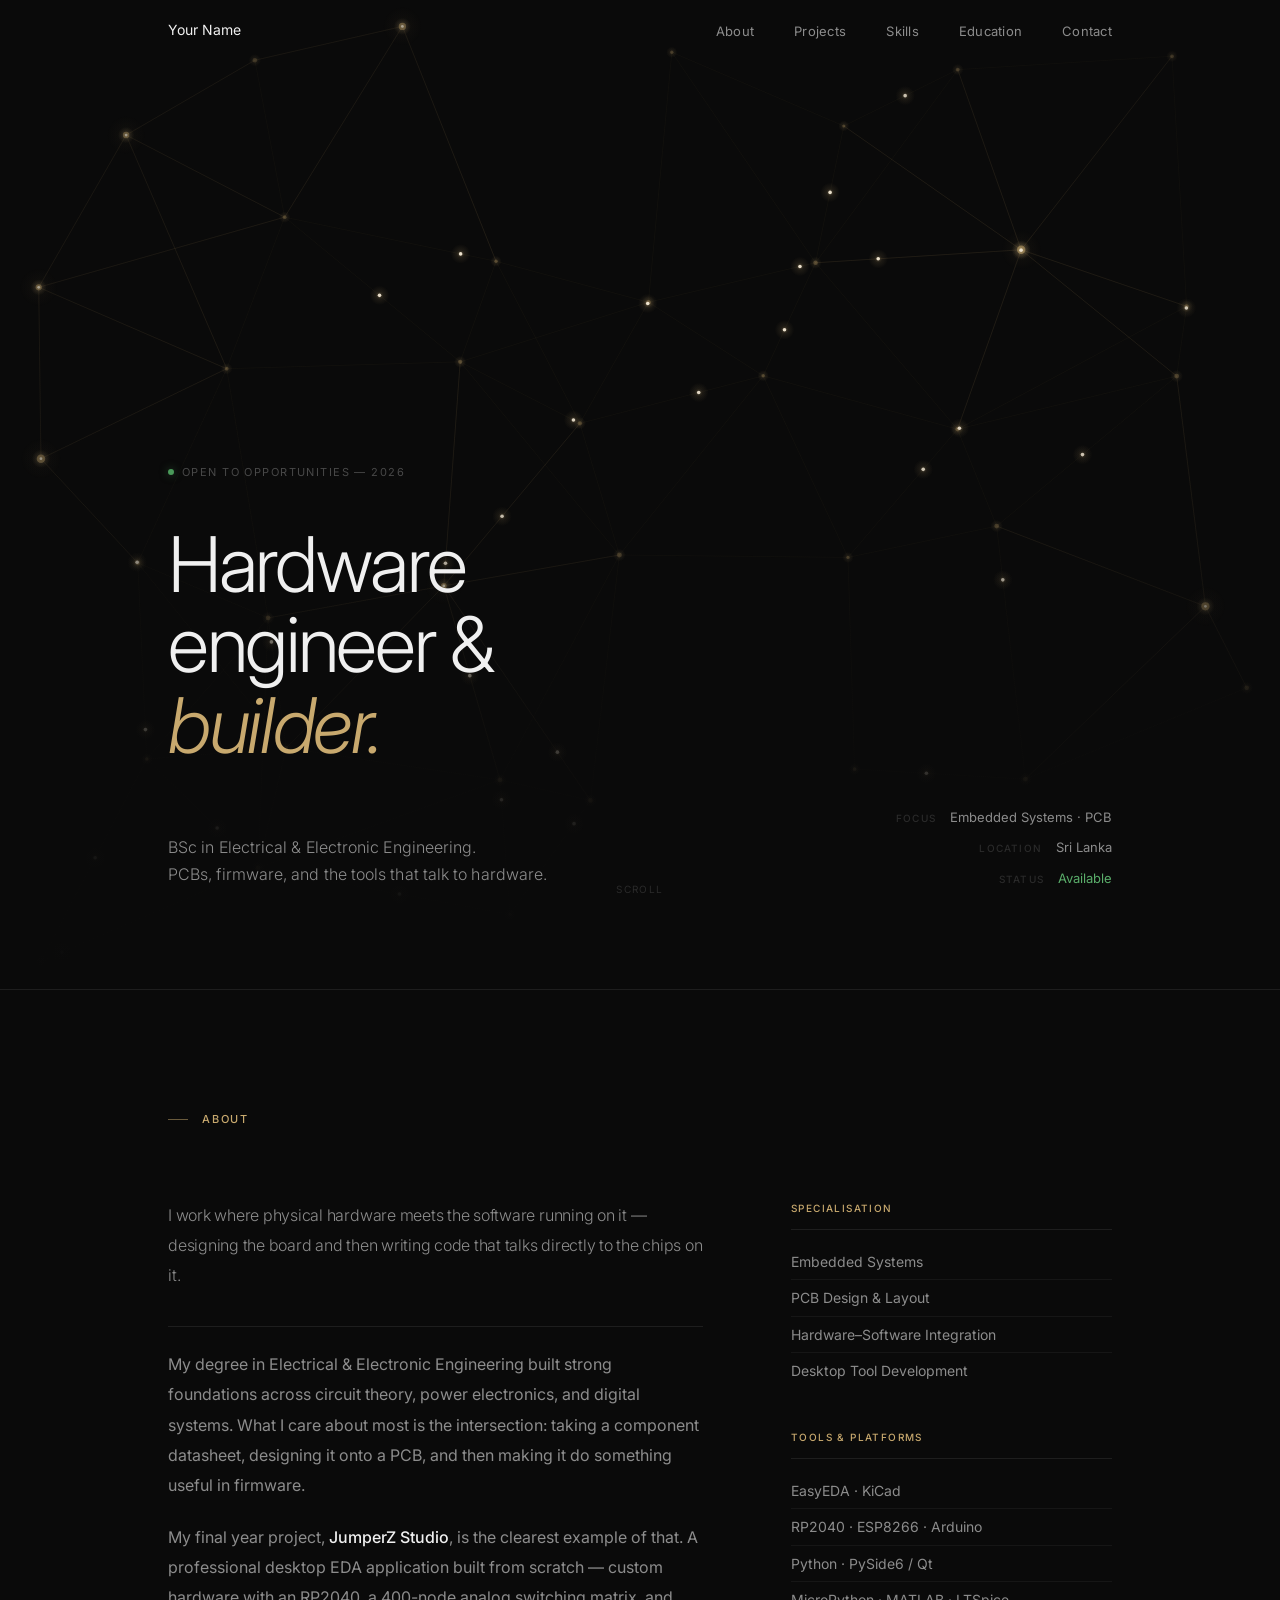
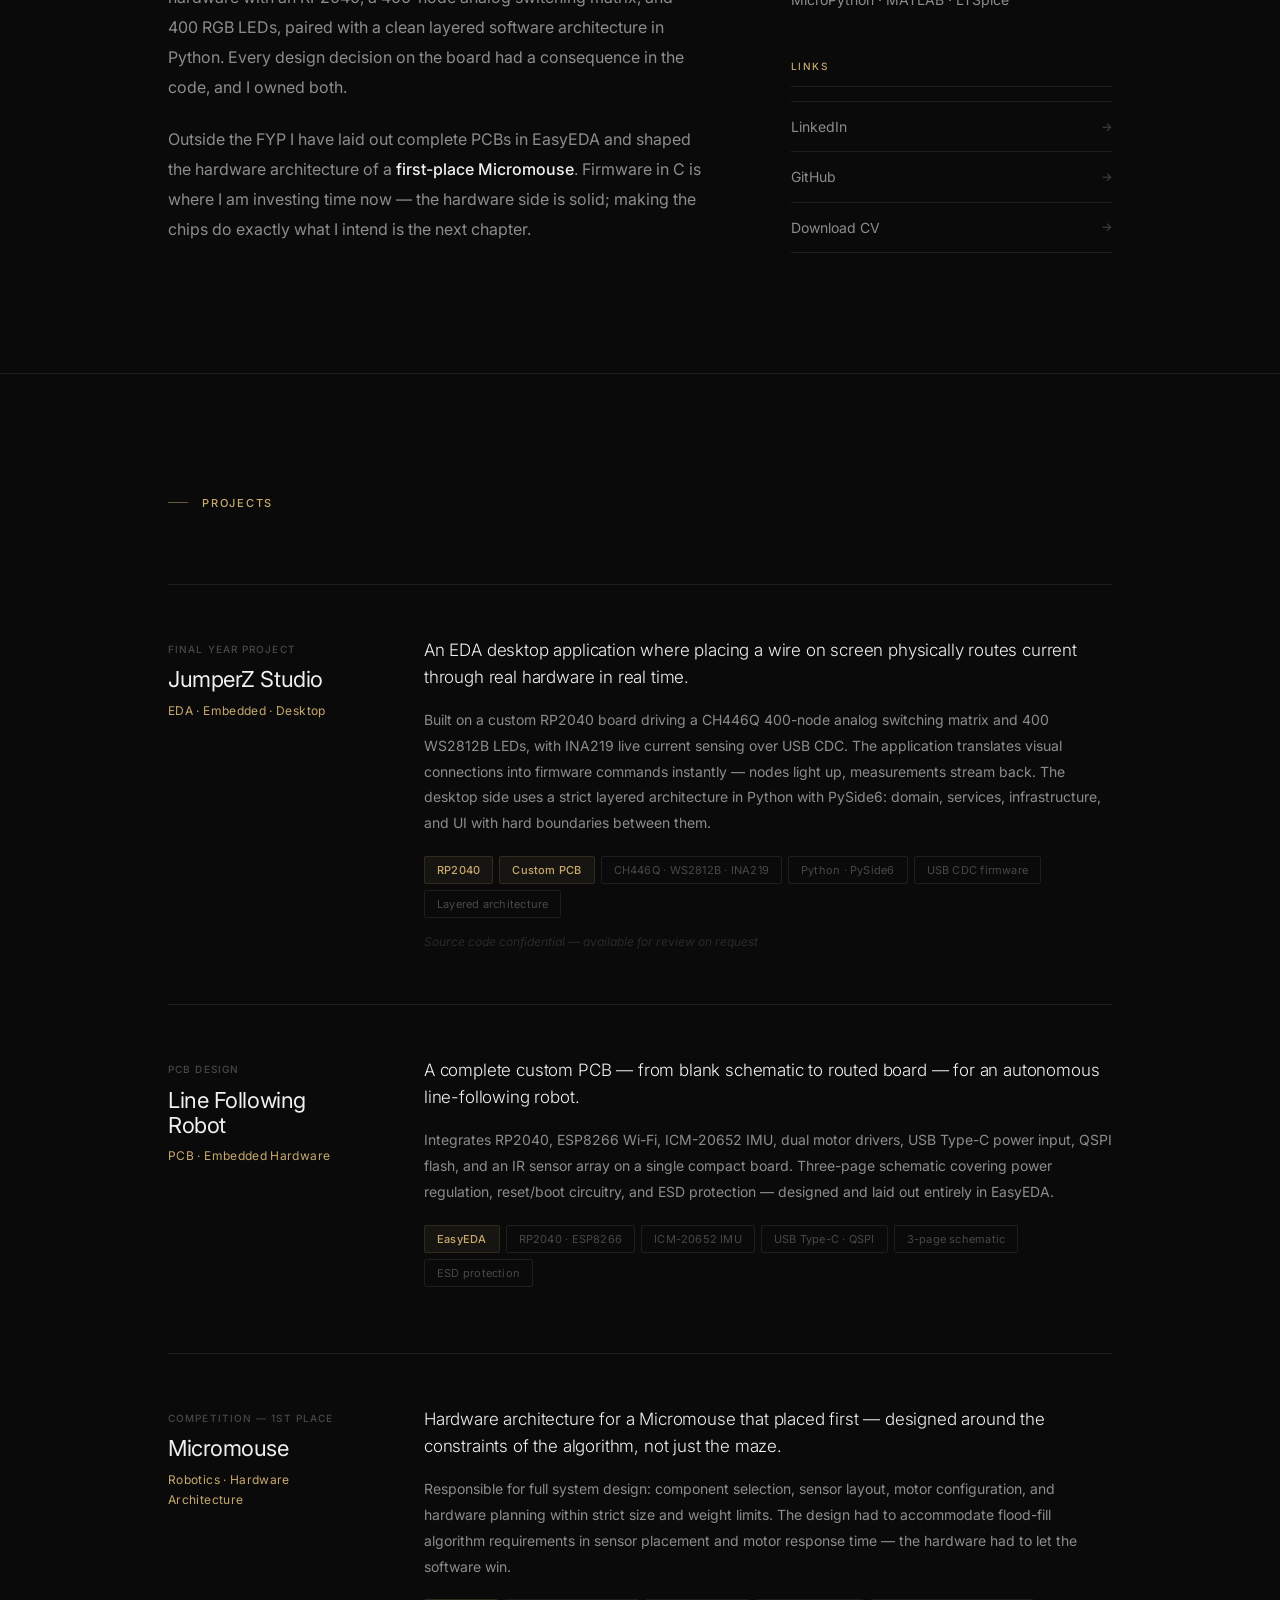
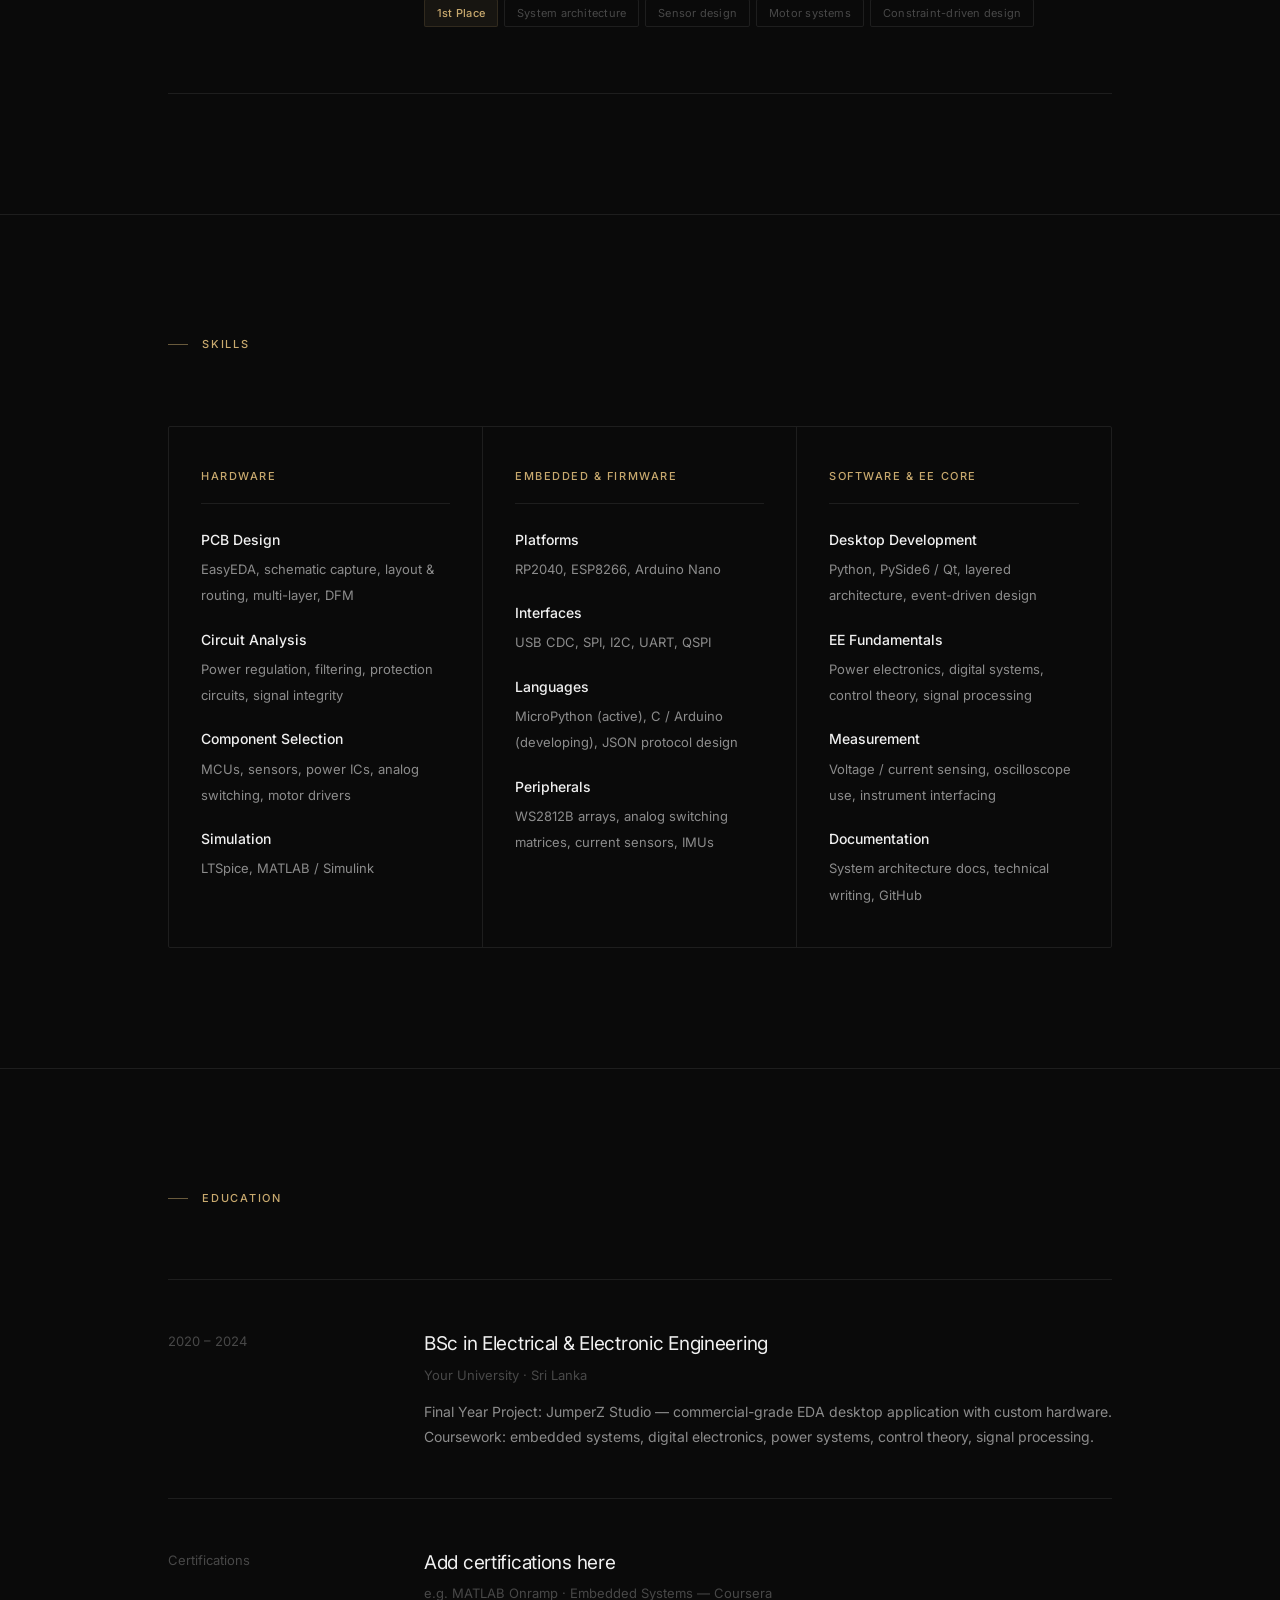
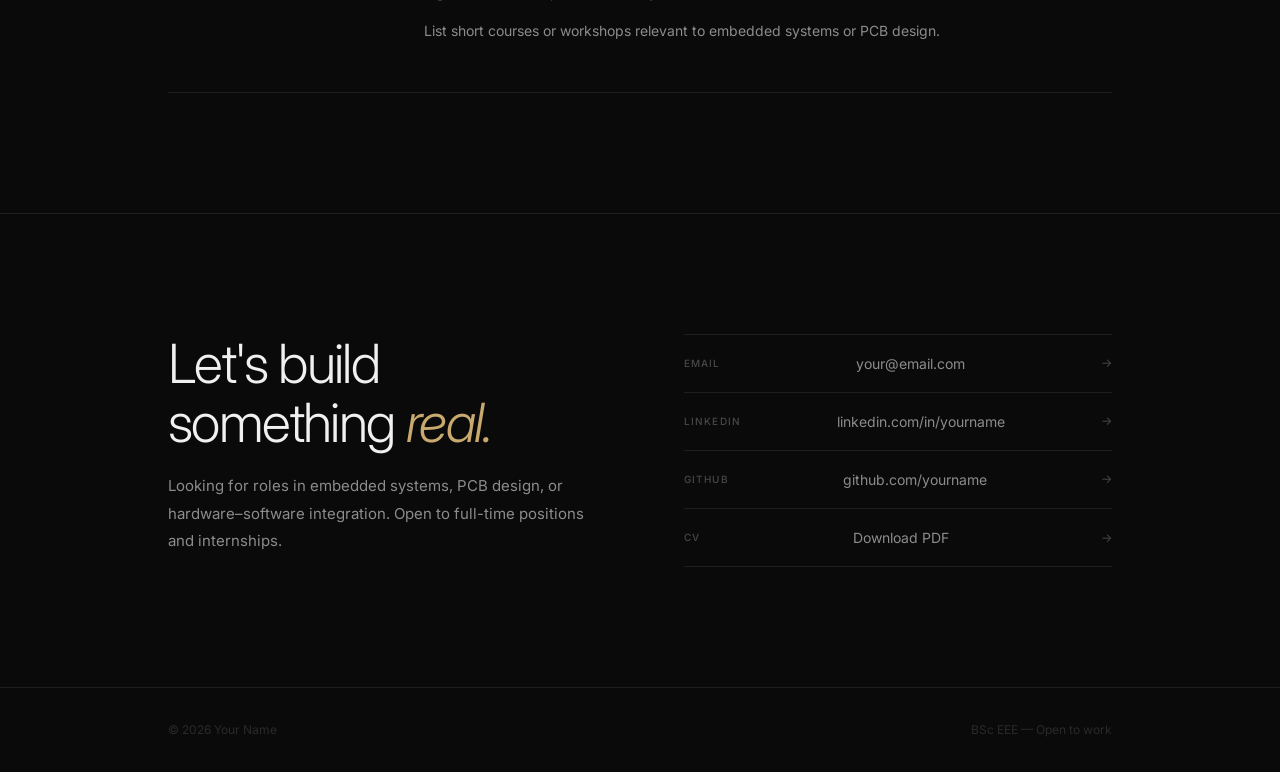
==== index.html @ 16ee4619 "Rename portfolio.html to index.html" ====
<!DOCTYPE html>
<html lang="en">
<head>
<meta charset="UTF-8">
<meta name="viewport" content="width=device-width, initial-scale=1.0">
<title>Your Name — Hardware Engineer</title>
<link rel="preconnect" href="https://fonts.googleapis.com">
<link href="https://fonts.googleapis.com/css2?family=Inter:ital,wght@0,300;0,400;0,500;1,300;1,400&display=swap" rel="stylesheet">
<style>

/* ─── RESET ──────────────────────────────────────────── */
*, *::before, *::after { box-sizing: border-box; margin: 0; padding: 0; }
html { scroll-behavior: smooth; }

/* ─── TOKENS ─────────────────────────────────────────── */
:root {
  --bg:        #0A0A0A;
  --bg-raised: #111111;
  --line:      #1E1E1E;
  --line-soft: #161616;
  --text:      #F0F0F0;
  --text-2:    #8C8C8C;
  --text-3:    #484848;
  --text-4:    #2A2A2A;
  --gold:      #C8A96E;
  --gold-soft: rgba(200,169,110,0.07);
  --gold-bd:   rgba(200,169,110,0.15);
  --f:         'Inter', system-ui, sans-serif;
  --out:       cubic-bezier(0.16, 1, 0.3, 1);
  --std:       cubic-bezier(0.4, 0, 0.2, 1);
}

/* ─── BASE ───────────────────────────────────────────── */
body {
  background: var(--bg);
  color: var(--text);
  font-family: var(--f);
  font-size: 16px;
  font-weight: 400;
  line-height: 1.65;
  -webkit-font-smoothing: antialiased;
  overflow-x: hidden;
}
a { color: inherit; text-decoration: none; }

/* ─── LAYOUT ─────────────────────────────────────────── */
.wrap { max-width: 1040px; margin: 0 auto; padding: 0 48px; }

/* ─── NAV ────────────────────────────────────────────── */
nav {
  position: fixed; top: 0; left: 0; right: 0; z-index: 100;
  border-bottom: 1px solid transparent;
  transition: background 0.5s var(--std), border-color 0.5s;
}
nav.scrolled {
  background: rgba(10,10,10,0.94);
  backdrop-filter: blur(24px);
  -webkit-backdrop-filter: blur(24px);
  border-color: var(--line);
}
.nav-inner {
  max-width: 1040px; margin: 0 auto; padding: 0 48px;
  height: 60px;
  display: flex; align-items: center; justify-content: space-between;
}
.nav-logo {
  font-size: 14px; font-weight: 400; color: var(--text);
  opacity: 0; transition: opacity 0.4s;
}
nav.scrolled .nav-logo { opacity: 1; }
.nav-links { display: flex; gap: 40px; list-style: none; }
.nav-links a {
  font-size: 13px; font-weight: 400; color: var(--text-2);
  letter-spacing: 0.02em; transition: color 0.2s;
  position: relative;
}
.nav-links a::after {
  content: ''; position: absolute;
  bottom: -3px; left: 0; right: 0; height: 1px;
  background: var(--gold);
  transform: scaleX(0); transform-origin: left;
  transition: transform 0.3s var(--out);
}
.nav-links a:hover { color: var(--text); }
.nav-links a:hover::after { transform: scaleX(1); }

/* ═══════════════════════════════════════════════════════
   HERO
   - min-height 110vh so animation has room below the fold
   - text sits at bottom third, not cramped at very bottom
═══════════════════════════════════════════════════════ */
#hero {
  position: relative;
  min-height: 110vh;
  display: flex; flex-direction: column; justify-content: flex-end;
  border-bottom: 1px solid var(--line);
  overflow: hidden;
}

#circuit-canvas {
  position: absolute; inset: 0;
  width: 100%; height: 100%;
  pointer-events: none;
}

/* Vignette: edges + bottom darken, animation visible in upper 60% */
.hero-vignette {
  position: absolute; inset: 0; pointer-events: none;
  background:
    radial-gradient(ellipse 90% 70% at 55% 40%, transparent 30%, rgba(10,10,10,0.65) 100%),
    linear-gradient(to top,
      rgba(10,10,10,1.00)  0%,
      rgba(10,10,10,0.85) 18%,
      rgba(10,10,10,0.20) 45%,
      transparent         65%
    );
}

.hero-body {
  position: relative; z-index: 2;
  padding: 0 48px 100px;
  max-width: 1040px; margin: 0 auto; width: 100%;
}

/* Availability tag */
.hero-tag {
  display: inline-flex; align-items: center; gap: 8px;
  margin-bottom: 44px;
  font-size: 11px; font-weight: 400;
  color: var(--text-3); letter-spacing: 0.13em; text-transform: uppercase;
  opacity: 0; animation: af 0.5s var(--out) 0.15s forwards;
}
.tag-dot {
  width: 6px; height: 6px; border-radius: 50%;
  background: #4a9a5a;
  box-shadow: 0 0 8px rgba(74,154,90,0.5);
}

/* ── HEADLINE ──
   font-weight: 300 throughout — size does the work, not weight
   No 200, no 600. Clean. */
.hero-hl { margin-bottom: 40px; }
.hl-mask {
  display: block; overflow: hidden;
  padding-bottom: 6px; margin-bottom: -6px;
}
.hl-text {
  display: block;
  font-size: clamp(48px, 6vw, 80px);
  font-weight: 300;
  line-height: 1.05;
  letter-spacing: -0.03em;
  color: var(--text);
  transform: translateY(110%); opacity: 0;
  animation: cu 0.95s var(--out) forwards;
}
.hl-text em {
  font-style: italic; font-weight: 300;
  color: var(--gold);
}
.hl-mask:nth-child(1) .hl-text { animation-delay: 0.28s; }
.hl-mask:nth-child(2) .hl-text { animation-delay: 0.43s; }
.hl-mask:nth-child(3) .hl-text { animation-delay: 0.58s; }

@keyframes cu { to { transform: translateY(0); opacity: 1; } }
@keyframes af { to { opacity: 1; } }
@keyframes au { from { opacity:0; transform:translateY(8px) } to { opacity:1; transform:none } }

/* Bottom row: sub text left, meta right */
.hero-lower {
  display: flex; align-items: flex-end;
  justify-content: space-between; gap: 48px;
  opacity: 0; animation: au 0.7s var(--out) 0.95s forwards;
}
.hero-sub {
  font-size: 16px; font-weight: 300;
  color: var(--text-2); line-height: 1.72;
  max-width: 400px; letter-spacing: 0.005em;
}
.hero-meta {
  display: flex; flex-direction: column;
  align-items: flex-end; gap: 9px; flex-shrink: 0;
}
.meta-row { display: flex; align-items: baseline; gap: 14px; }
.meta-key {
  font-size: 10px; font-weight: 500; color: var(--text-4);
  letter-spacing: 0.12em; text-transform: uppercase;
}
.meta-val { font-size: 13px; color: var(--text-2); }
.meta-val.open { color: #5aad6a; }

/* Scroll hint */
.scroll-hint {
  position: absolute; bottom: 48px; left: 50%;
  transform: translateX(-50%);
  display: flex; flex-direction: column; align-items: center; gap: 8px;
  font-size: 10px; color: var(--text-4);
  letter-spacing: 0.14em; text-transform: uppercase;
  opacity: 0; animation: af 0.6s var(--out) 1.7s forwards;
  pointer-events: none; z-index: 2;
}
.scroll-line {
  width: 1px; height: 36px;
  background: linear-gradient(to bottom, var(--text-3), transparent);
  animation: sdrop 2.2s var(--out) 2s infinite;
  transform-origin: top; transform: scaleY(0);
}
@keyframes sdrop {
  0%   { transform: scaleY(0); opacity: 0; }
  25%  { opacity: 1; }
  100% { transform: scaleY(1); opacity: 0; }
}

/* ═══════════════════════════════════════════════════════
   SECTIONS  — generous spacing, clear rhythm
═══════════════════════════════════════════════════════ */
.section { padding: 120px 0; border-bottom: 1px solid var(--line); }

.section-label {
  font-size: 11px; font-weight: 500;
  color: var(--gold); letter-spacing: 0.16em; text-transform: uppercase;
  display: flex; align-items: center; gap: 14px;
  margin-bottom: 72px;
}
.section-label::before {
  content: ''; width: 20px; height: 1px;
  background: var(--gold); opacity: 0.5;
}

/* ─── ABOUT ──────────────────────────────────────────── */
.about-grid {
  display: grid; grid-template-columns: 1.25fr 0.75fr;
  gap: 88px; align-items: start;
}

/* Big opening line — sets the tone before paragraphs */
.about-lede {
  font-size: 22px; font-weight: 300;
  color: var(--text); line-height: 1.5;
  letter-spacing: -0.015em;
  margin-bottom: 36px;
  padding-bottom: 36px;
  border-bottom: 1px solid var(--line);
}

.about-text p {
  font-size: 16px; color: var(--text-2);
  line-height: 1.88; margin-bottom: 22px;
}
.about-text p:last-child { margin-bottom: 0; }
.about-text strong { color: var(--text); font-weight: 500; }

/* Aside */
.aside-group { margin-bottom: 40px; }
.aside-group:last-child { margin-bottom: 0; }
.aside-group-label {
  font-size: 10px; font-weight: 500; color: var(--gold);
  letter-spacing: 0.14em; text-transform: uppercase;
  padding-bottom: 12px; border-bottom: 1px solid var(--line);
  margin-bottom: 14px;
}
.aside-list { list-style: none; }
.aside-list li {
  font-size: 14px; color: var(--text-2);
  padding: 8px 0; border-bottom: 1px solid var(--line-soft); line-height: 1.4;
}
.aside-list li:last-child { border-bottom: none; }
.aside-links { list-style: none; }
.aside-links li a {
  display: flex; align-items: center; justify-content: space-between;
  padding: 13px 0; border-bottom: 1px solid var(--line);
  font-size: 14px; color: var(--text-2); transition: color 0.2s;
}
.aside-links li:first-child a { border-top: 1px solid var(--line); }
.aside-links li a:hover { color: var(--text); }
.aside-links li a:hover .arr { color: var(--gold); transform: translateX(4px); }
.arr { font-size: 12px; color: var(--text-3); transition: color 0.2s, transform 0.2s; }

/* ─── PROJECTS ───────────────────────────────────────── */
.project-row {
  display: grid; grid-template-columns: 200px 1fr;
  gap: 56px; padding: 52px 0;
  border-top: 1px solid var(--line);
  transition: background 0.3s var(--std),
              margin     0.3s var(--std),
              padding    0.3s var(--std);
}
.project-row:last-child { border-bottom: 1px solid var(--line); }
.project-row:hover {
  background: var(--bg-raised);
  margin: 0 -20px; padding-left: 20px; padding-right: 20px;
}

.proj-context {
  font-size: 10px; font-weight: 500; color: var(--text-3);
  letter-spacing: 0.11em; text-transform: uppercase;
  margin-bottom: 10px; padding-top: 4px;
}
.proj-name {
  font-size: 22px; font-weight: 400;
  color: var(--text); letter-spacing: -0.02em;
  line-height: 1.15; margin-bottom: 8px;
}
.proj-type { font-size: 12px; color: var(--gold); letter-spacing: 0.03em; }

/* Inline summary — first sentence larger, rest normal */
.proj-summary {
  font-size: 17px; font-weight: 300;
  color: var(--text); line-height: 1.6;
  letter-spacing: -0.01em;
  margin-bottom: 16px;
}
.proj-body {
  font-size: 14px; color: var(--text-2);
  line-height: 1.84; margin-bottom: 20px;
}
.proj-tags { display: flex; flex-wrap: wrap; gap: 6px; margin-bottom: 14px; }
.proj-tag {
  font-size: 11px; color: var(--text-3);
  border: 1px solid var(--line); padding: 4px 12px;
  border-radius: 2px; letter-spacing: 0.02em;
}
.proj-tag.hl {
  color: var(--gold); border-color: var(--gold-bd);
  background: var(--gold-soft); font-weight: 500;
}
.proj-note { font-size: 12px; color: var(--text-4); font-style: italic; }

/* ─── SKILLS ─────────────────────────────────────────── */
.skills-grid {
  display: grid; grid-template-columns: repeat(3,1fr);
  border: 1px solid var(--line); border-radius: 2px; overflow: hidden;
}
.skill-col {
  padding: 40px 32px; border-right: 1px solid var(--line);
  transition: background 0.2s;
}
.skill-col:last-child { border-right: none; }
.skill-col:hover { background: var(--bg-raised); }
.skill-col-name {
  font-size: 11px; font-weight: 500; color: var(--gold);
  letter-spacing: 0.14em; text-transform: uppercase;
  padding-bottom: 18px; border-bottom: 1px solid var(--line);
  margin-bottom: 24px;
}
.skill-items { list-style: none; display: flex; flex-direction: column; gap: 20px; }
.skill-item strong {
  display: block; font-size: 14px; font-weight: 500;
  color: var(--text); margin-bottom: 4px;
}
.skill-item span { font-size: 13px; color: var(--text-2); line-height: 1.6; }

/* ─── EDUCATION ──────────────────────────────────────── */
.edu-row {
  display: grid; grid-template-columns: 200px 1fr;
  gap: 56px; padding: 48px 0; border-top: 1px solid var(--line);
}
.edu-row:last-child { border-bottom: 1px solid var(--line); }
.edu-period { font-size: 13px; color: var(--text-3); padding-top: 3px; }
.edu-degree {
  font-size: 19px; font-weight: 400; color: var(--text);
  letter-spacing: -0.015em; margin-bottom: 5px;
}
.edu-institution { font-size: 13px; color: var(--text-3); margin-bottom: 14px; }
.edu-detail { font-size: 14px; color: var(--text-2); line-height: 1.78; }

/* ─── CONTACT ────────────────────────────────────────── */
#contact { border-bottom: none; padding-bottom: 120px; }
.contact-grid {
  display: grid; grid-template-columns: 1fr 1fr;
  gap: 88px; align-items: start;
}
.contact-heading {
  font-size: clamp(36px, 4.5vw, 54px);
  font-weight: 300; letter-spacing: -0.03em;
  line-height: 1.1; margin-bottom: 20px;
}
.contact-heading em { font-style: italic; color: var(--gold); }
.contact-body { font-size: 15px; color: var(--text-2); line-height: 1.82; }
.contact-list { list-style: none; }
.contact-list li a {
  display: flex; align-items: center; justify-content: space-between;
  padding: 17px 0; border-bottom: 1px solid var(--line);
  transition: padding-left 0.25s var(--out);
}
.contact-list li:first-child a { border-top: 1px solid var(--line); }
.contact-list li a:hover { padding-left: 6px; }
.contact-list li a:hover .arr { color: var(--gold); transform: translateX(4px); }
.c-label {
  font-size: 10px; font-weight: 500; color: var(--text-3);
  letter-spacing: 0.11em; text-transform: uppercase;
}
.c-value { font-size: 14px; color: var(--text-2); }

/* ─── FOOTER ─────────────────────────────────────────── */
footer { padding: 32px 0; border-top: 1px solid var(--line); }
.footer-inner {
  max-width: 1040px; margin: 0 auto; padding: 0 48px;
  display: flex; justify-content: space-between; align-items: center;
}
.footer-text { font-size: 12px; color: var(--text-4); }

/* ─── SCROLL REVEAL ──────────────────────────────────── */
.sr {
  opacity: 0; transform: translateY(20px);
  transition: opacity 0.65s var(--out), transform 0.65s var(--out);
}
.sr.in { opacity: 1; transform: none; }

/* ─── RESPONSIVE ─────────────────────────────────────── */
@media (max-width: 860px) {
  .wrap { padding: 0 24px; }
  .nav-inner, .hero-body, .footer-inner { padding-left: 24px; padding-right: 24px; }
  .nav-links { display: none; }
  .hero-lower { flex-direction: column; align-items: flex-start; gap: 28px; }
  .hero-meta { align-items: flex-start; }
  .section { padding: 80px 0; }
  .about-grid, .contact-grid { grid-template-columns: 1fr; gap: 52px; }
  .project-row, .edu-row { grid-template-columns: 1fr; gap: 14px; }
  .project-row:hover { margin: 0; padding-left: 0; padding-right: 0; }
  .skills-grid { grid-template-columns: 1fr; }
  .skill-col { border-right: none; border-bottom: 1px solid var(--line); }
  .skill-col:last-child { border-bottom: none; }
  .footer-inner { flex-direction: column; gap: 6px; text-align: center; }
}
@media (prefers-reduced-motion: reduce) {
  .hl-text, .hero-tag, .hero-lower, .scroll-hint
  { animation: none !important; opacity: 1 !important; transform: none !important; }
  .sr { opacity: 1 !important; transform: none !important; }
  * { transition-duration: 0.01ms !important; }
}

</style>
</head>
<body>

<!-- ─── NAV ─── -->
<nav id="nav">
  <div class="nav-inner">
    <span class="nav-logo">Your Name</span>
    <ul class="nav-links">
      <li><a href="#about">About</a></li>
      <li><a href="#projects">Projects</a></li>
      <li><a href="#skills">Skills</a></li>
      <li><a href="#education">Education</a></li>
      <li><a href="#contact">Contact</a></li>
    </ul>
  </div>
</nav>

<!-- ─── HERO ─── -->
<section id="hero">
  <canvas id="circuit-canvas"></canvas>
  <div class="hero-vignette"></div>

  <div class="hero-body">
    <div class="hero-tag">
      <div class="tag-dot"></div>
      Open to opportunities — 2026
    </div>

    <div class="hero-hl">
      <span class="hl-mask"><span class="hl-text">Hardware</span></span>
      <span class="hl-mask"><span class="hl-text">engineer &amp;</span></span>
      <span class="hl-mask"><span class="hl-text"><em>builder.</em></span></span>
    </div>

    <div class="hero-lower">
      <p class="hero-sub">
        BSc in Electrical &amp; Electronic Engineering.<br>
        PCBs, firmware, and the tools that talk to hardware.
      </p>
      <div class="hero-meta">
        <div class="meta-row">
          <span class="meta-key">Focus</span>
          <span class="meta-val">Embedded Systems · PCB</span>
        </div>
        <div class="meta-row">
          <span class="meta-key">Location</span>
          <span class="meta-val">Sri Lanka</span>
        </div>
        <div class="meta-row">
          <span class="meta-key">Status</span>
          <span class="meta-val open">Available</span>
        </div>
      </div>
    </div>
  </div>

  <div class="scroll-hint">
    <span>Scroll</span>
    <div class="scroll-line"></div>
  </div>
</section>

<!-- ─── ABOUT ─── -->
<section id="about" class="section">
  <div class="wrap">
    <div class="section-label">About</div>
    <div class="about-grid">
      <div class="about-text sr">
        <p class="about-lede">
          I work where physical hardware meets the software running on it —
          designing the board and then writing code that talks directly to the chips on it.
        </p>
        <p>
          My degree in Electrical &amp; Electronic Engineering built strong foundations
          across circuit theory, power electronics, and digital systems. What I care
          about most is the intersection: taking a component datasheet, designing it
          onto a PCB, and then making it do something useful in firmware.
        </p>
        <p>
          My final year project, <strong>JumperZ Studio</strong>, is the clearest
          example of that. A professional desktop EDA application built from scratch —
          custom hardware with an RP2040, a 400-node analog switching matrix, and
          400 RGB LEDs, paired with a clean layered software architecture in Python.
          Every design decision on the board had a consequence in the code, and I owned both.
        </p>
        <p>
          Outside the FYP I have laid out complete PCBs in EasyEDA and shaped
          the hardware architecture of a <strong>first-place Micromouse</strong>.
          Firmware in C is where I am investing time now — the hardware side is
          solid; making the chips do exactly what I intend is the next chapter.
        </p>
      </div>
      <div class="about-aside sr">
        <div class="aside-group">
          <div class="aside-group-label">Specialisation</div>
          <ul class="aside-list">
            <li>Embedded Systems</li>
            <li>PCB Design &amp; Layout</li>
            <li>Hardware–Software Integration</li>
            <li>Desktop Tool Development</li>
          </ul>
        </div>
        <div class="aside-group">
          <div class="aside-group-label">Tools &amp; Platforms</div>
          <ul class="aside-list">
            <li>EasyEDA · KiCad</li>
            <li>RP2040 · ESP8266 · Arduino</li>
            <li>Python · PySide6 / Qt</li>
            <li>MicroPython · MATLAB · LTSpice</li>
          </ul>
        </div>
        <div class="aside-group">
          <div class="aside-group-label">Links</div>
          <ul class="aside-links">
            <li><a href="#">LinkedIn <span class="arr">→</span></a></li>
            <li><a href="#">GitHub <span class="arr">→</span></a></li>
            <li><a href="#">Download CV <span class="arr">→</span></a></li>
          </ul>
        </div>
      </div>
    </div>
  </div>
</section>

<!-- ─── PROJECTS ─── -->
<section id="projects" class="section">
  <div class="wrap">
    <div class="section-label">Projects</div>

    <div class="project-row sr">
      <div>
        <div class="proj-context">Final Year Project</div>
        <div class="proj-name">JumperZ Studio</div>
        <div class="proj-type">EDA · Embedded · Desktop</div>
      </div>
      <div>
        <p class="proj-summary">
          An EDA desktop application where placing a wire on screen
          physically routes current through real hardware in real time.
        </p>
        <p class="proj-body">
          Built on a custom RP2040 board driving a CH446Q 400-node analog switching
          matrix and 400 WS2812B LEDs, with INA219 live current sensing over USB CDC.
          The application translates visual connections into firmware commands
          instantly — nodes light up, measurements stream back. The desktop side
          uses a strict layered architecture in Python with PySide6: domain,
          services, infrastructure, and UI with hard boundaries between them.
        </p>
        <div class="proj-tags">
          <span class="proj-tag hl">RP2040</span>
          <span class="proj-tag hl">Custom PCB</span>
          <span class="proj-tag">CH446Q · WS2812B · INA219</span>
          <span class="proj-tag">Python · PySide6</span>
          <span class="proj-tag">USB CDC firmware</span>
          <span class="proj-tag">Layered architecture</span>
        </div>
        <p class="proj-note">Source code confidential — available for review on request</p>
      </div>
    </div>

    <div class="project-row sr">
      <div>
        <div class="proj-context">PCB Design</div>
        <div class="proj-name">Line Following Robot</div>
        <div class="proj-type">PCB · Embedded Hardware</div>
      </div>
      <div>
        <p class="proj-summary">
          A complete custom PCB — from blank schematic to routed board —
          for an autonomous line-following robot.
        </p>
        <p class="proj-body">
          Integrates RP2040, ESP8266 Wi-Fi, ICM-20652 IMU, dual motor drivers,
          USB Type-C power input, QSPI flash, and an IR sensor array on a single
          compact board. Three-page schematic covering power regulation,
          reset/boot circuitry, and ESD protection — designed and laid out
          entirely in EasyEDA.
        </p>
        <div class="proj-tags">
          <span class="proj-tag hl">EasyEDA</span>
          <span class="proj-tag">RP2040 · ESP8266</span>
          <span class="proj-tag">ICM-20652 IMU</span>
          <span class="proj-tag">USB Type-C · QSPI</span>
          <span class="proj-tag">3-page schematic</span>
          <span class="proj-tag">ESD protection</span>
        </div>
      </div>
    </div>

    <div class="project-row sr">
      <div>
        <div class="proj-context">Competition — 1st Place</div>
        <div class="proj-name">Micromouse</div>
        <div class="proj-type">Robotics · Hardware Architecture</div>
      </div>
      <div>
        <p class="proj-summary">
          Hardware architecture for a Micromouse that placed first —
          designed around the constraints of the algorithm, not just the maze.
        </p>
        <p class="proj-body">
          Responsible for full system design: component selection, sensor layout,
          motor configuration, and hardware planning within strict size and weight
          limits. The design had to accommodate flood-fill algorithm requirements
          in sensor placement and motor response time — the hardware had to let
          the software win.
        </p>
        <div class="proj-tags">
          <span class="proj-tag hl">1st Place</span>
          <span class="proj-tag">System architecture</span>
          <span class="proj-tag">Sensor design</span>
          <span class="proj-tag">Motor systems</span>
          <span class="proj-tag">Constraint-driven design</span>
        </div>
      </div>
    </div>
  </div>
</section>

<!-- ─── SKILLS ─── -->
<section id="skills" class="section">
  <div class="wrap">
    <div class="section-label">Skills</div>
    <div class="skills-grid sr">
      <div class="skill-col">
        <div class="skill-col-name">Hardware</div>
        <ul class="skill-items">
          <li class="skill-item">
            <strong>PCB Design</strong>
            <span>EasyEDA, schematic capture, layout &amp; routing, multi-layer, DFM</span>
          </li>
          <li class="skill-item">
            <strong>Circuit Analysis</strong>
            <span>Power regulation, filtering, protection circuits, signal integrity</span>
          </li>
          <li class="skill-item">
            <strong>Component Selection</strong>
            <span>MCUs, sensors, power ICs, analog switching, motor drivers</span>
          </li>
          <li class="skill-item">
            <strong>Simulation</strong>
            <span>LTSpice, MATLAB / Simulink</span>
          </li>
        </ul>
      </div>
      <div class="skill-col">
        <div class="skill-col-name">Embedded &amp; Firmware</div>
        <ul class="skill-items">
          <li class="skill-item">
            <strong>Platforms</strong>
            <span>RP2040, ESP8266, Arduino Nano</span>
          </li>
          <li class="skill-item">
            <strong>Interfaces</strong>
            <span>USB CDC, SPI, I2C, UART, QSPI</span>
          </li>
          <li class="skill-item">
            <strong>Languages</strong>
            <span>MicroPython (active), C / Arduino (developing), JSON protocol design</span>
          </li>
          <li class="skill-item">
            <strong>Peripherals</strong>
            <span>WS2812B arrays, analog switching matrices, current sensors, IMUs</span>
          </li>
        </ul>
      </div>
      <div class="skill-col">
        <div class="skill-col-name">Software &amp; EE Core</div>
        <ul class="skill-items">
          <li class="skill-item">
            <strong>Desktop Development</strong>
            <span>Python, PySide6 / Qt, layered architecture, event-driven design</span>
          </li>
          <li class="skill-item">
            <strong>EE Fundamentals</strong>
            <span>Power electronics, digital systems, control theory, signal processing</span>
          </li>
          <li class="skill-item">
            <strong>Measurement</strong>
            <span>Voltage / current sensing, oscilloscope use, instrument interfacing</span>
          </li>
          <li class="skill-item">
            <strong>Documentation</strong>
            <span>System architecture docs, technical writing, GitHub</span>
          </li>
        </ul>
      </div>
    </div>
  </div>
</section>

<!-- ─── EDUCATION ─── -->
<section id="education" class="section">
  <div class="wrap">
    <div class="section-label">Education</div>
    <div class="sr">
      <div class="edu-row">
        <div class="edu-period">2020 – 2024</div>
        <div>
          <div class="edu-degree">BSc in Electrical &amp; Electronic Engineering</div>
          <div class="edu-institution">Your University · Sri Lanka</div>
          <div class="edu-detail">
            Final Year Project: JumperZ Studio — commercial-grade EDA desktop application
            with custom hardware. Coursework: embedded systems, digital electronics,
            power systems, control theory, signal processing.
          </div>
        </div>
      </div>
      <div class="edu-row">
        <div class="edu-period">Certifications</div>
        <div>
          <div class="edu-degree">Add certifications here</div>
          <div class="edu-institution">e.g. MATLAB Onramp · Embedded Systems — Coursera</div>
          <div class="edu-detail">
            List short courses or workshops relevant to embedded systems or PCB design.
          </div>
        </div>
      </div>
    </div>
  </div>
</section>

<!-- ─── CONTACT ─── -->
<section id="contact" class="section">
  <div class="wrap">
    <div class="contact-grid">
      <div class="sr">
        <h2 class="contact-heading">Let's build<br>something <em>real.</em></h2>
        <p class="contact-body">
          Looking for roles in embedded systems, PCB design, or
          hardware–software integration. Open to full-time positions
          and internships.
        </p>
      </div>
      <ul class="contact-list sr">
        <li><a href="mailto:your@email.com">
          <span class="c-label">Email</span>
          <span class="c-value">your@email.com</span>
          <span class="arr">→</span>
        </a></li>
        <li><a href="#">
          <span class="c-label">LinkedIn</span>
          <span class="c-value">linkedin.com/in/yourname</span>
          <span class="arr">→</span>
        </a></li>
        <li><a href="#">
          <span class="c-label">GitHub</span>
          <span class="c-value">github.com/yourname</span>
          <span class="arr">→</span>
        </a></li>
        <li><a href="#">
          <span class="c-label">CV</span>
          <span class="c-value">Download PDF</span>
          <span class="arr">→</span>
        </a></li>
      </ul>
    </div>
  </div>
</section>

<!-- ─── FOOTER ─── -->
<footer>
  <div class="footer-inner">
    <span class="footer-text">© 2026 Your Name</span>
    <span class="footer-text">BSc EEE — Open to work</span>
  </div>
</footer>

<script>
// ── NAV ──
const nav = document.getElementById('nav');
window.addEventListener('scroll', () => {
  nav.classList.toggle('scrolled', window.scrollY > 60);
}, { passive: true });



// ── CIRCUIT ANIMATION ──────────────────────────────────
(function () {
  const canvas = document.getElementById('circuit-canvas');
  const ctx    = canvas.getContext('2d');
  let W, H, nodes, edges, packets, raf, frame = 0;

  // Colours — single gold palette, three stops
  const DIM    = [180, 148,  90];
  const MID    = [200, 169, 110];
  const BRIGHT = [228, 200, 148];
  const WHITE  = [245, 235, 215];
  const c = ([r,g,b], a) => `rgba(${r},${g},${b},${+a.toFixed(3)})`;

  // ── Build ──────────────────────────────────────────────
  function build() {
    nodes = []; edges = []; packets = [];

    // Fixed node count regardless of canvas size — keeps it readable at any zoom.
    // Nodes placed in a loose organic grid with human jitter.
    const COUNT = 38;
    const cols  = 7;
    const rows  = Math.ceil(COUNT / cols);

    for (let i = 0; i < COUNT; i++) {
      const col = i % cols;
      const row = Math.floor(i / cols);
      // Normalised position with tasteful jitter
      const nx = (col + 0.5) / cols + (Math.random() - 0.5) * 0.10;
      const ny = (row + 0.5) / rows + (Math.random() - 0.5) * 0.12;
      // ~15% are junction nodes (larger, more connections)
      const major = Math.random() < 0.15;
      nodes.push({
        nx, ny,                          // normalised 0-1
        major,
        r:    major ? 3.5 : 2.0,        // base radius px
        ph:   Math.random() * Math.PI * 2,
        phS:  major ? 0.013 : 0.008,
        bT:   0,                         // burst timer
        eIdx: [],
      });
    }

    // Connect nearby nodes — sparse, max 3 per node
    const used = new Set();
    nodes.forEach((n, i) => {
      const max = n.major ? 4 : 3;
      let cnt   = 0;
      // Sort all others by distance, pick closest
      [...nodes]
        .map((m, j) => ({
          j,
          d: Math.hypot((m.nx - n.nx) * W, (m.ny - n.ny) * H),
        }))
        .filter(({ j, d }) => j !== i && d > 30 && d < 260)
        .sort((a, b) => a.d - b.d)
        .forEach(({ j }) => {
          if (cnt >= max) return;
          const k = i < j ? `${i}-${j}` : `${j}-${i}`;
          if (!used.has(k)) {
            used.add(k);
            const ei = edges.length;
            edges.push({ a: i, b: j, lit: 0 });
            nodes[i].eIdx.push(ei);
            nodes[j].eIdx.push(ei);
            cnt++;
          }
        });
    });

    // Seed packets on ~30% of edges
    edges.forEach((e, i) => {
      if (Math.random() < 0.3) spawn(i, Math.random());
    });
  }

  // px coords from normalised
  const px = n => ({ x: n.nx * W, y: n.ny * H });

  // ── Spawn packet on edge ei at position t0, direction dir (1 or -1)
  function spawn(ei, t0 = 0, dir = 1) {
    packets.push({
      ei, t: t0, dir,
      spd:   0.0007 + Math.random() * 0.0008,
      trail: [],
      alive: true,
    });
  }

  // ── Burst: major node fires packets on all its edges
  function burst(ni) {
    const n = nodes[ni];
    if (n.bT > 0) return;
    n.bT = 1.0;
    n.eIdx.forEach(ei => {
      edges[ei].lit = 1.0;
      // Direction away from this node
      const dir = edges[ei].a === ni ? 1 : -1;
      spawn(ei, dir === 1 ? 0 : 1, dir);
    });
  }

  // ── Render ──────────────────────────────────────────────
  function loop() {
    raf = requestAnimationFrame(loop);
    frame++;
    ctx.clearRect(0, 0, W, H);

    // ── Edges
    edges.forEach(e => {
      if (e.lit > 0) e.lit = Math.max(0, e.lit - 0.016);
      const na = nodes[e.a], nb = nodes[e.b];
      const pa = px(na), pb = px(nb);
      const baseA = (na.major || nb.major) ? 0.13 : 0.07;
      const alpha = baseA + e.lit * 0.22;
      const lw    = (na.major || nb.major) ? 0.9 : 0.6;
      ctx.strokeStyle = c(e.lit > 0.3 ? BRIGHT : MID, alpha);
      ctx.lineWidth   = lw;
      ctx.beginPath();
      ctx.moveTo(pa.x, pa.y);
      ctx.lineTo(pb.x, pb.y);
      ctx.stroke();
    });

    // ── Nodes
    nodes.forEach((n, ni) => {
      n.ph += n.phS;
      if (n.bT > 0) n.bT = Math.max(0, n.bT - 0.020);

      const p     = px(n);
      const pulse = 1 + Math.sin(n.ph) * 0.22;
      const extra = n.bT * 5;
      const r     = n.r * pulse + extra;

      if (n.major) {
        // Atmospheric bloom — soft, wide
        const bloomR = r + 16 + n.bT * 12;
        const bg = ctx.createRadialGradient(p.x, p.y, 0, p.x, p.y, bloomR);
        bg.addColorStop(0,   c(MID,  0.12 + n.bT * 0.18));
        bg.addColorStop(0.4, c(DIM,  0.04));
        bg.addColorStop(1,   c(DIM,  0));
        ctx.beginPath(); ctx.arc(p.x, p.y, bloomR, 0, Math.PI * 2);
        ctx.fillStyle = bg; ctx.fill();

        // Tight inner glow ring
        const ig = ctx.createRadialGradient(p.x, p.y, r * 0.6, p.x, p.y, r + 5);
        ig.addColorStop(0, c(BRIGHT, 0.20 + n.bT * 0.25));
        ig.addColorStop(1, c(MID,    0));
        ctx.beginPath(); ctx.arc(p.x, p.y, r + 5, 0, Math.PI * 2);
        ctx.fillStyle = ig; ctx.fill();

        // Core
        ctx.beginPath(); ctx.arc(p.x, p.y, r, 0, Math.PI * 2);
        ctx.fillStyle = c(n.bT > 0.1 ? BRIGHT : MID, 0.55 + n.bT * 0.30);
        ctx.fill();

        // White pinpoint
        ctx.beginPath(); ctx.arc(p.x, p.y, 1.4, 0, Math.PI * 2);
        ctx.fillStyle = c(WHITE, 0.85 + n.bT * 0.15);
        ctx.fill();

      } else {
        // Small node — just a dot with subtle halo
        const sg = ctx.createRadialGradient(p.x, p.y, 0, p.x, p.y, r + 4);
        sg.addColorStop(0, c(MID, 0.18 + n.bT * 0.20));
        sg.addColorStop(1, c(MID, 0));
        ctx.beginPath(); ctx.arc(p.x, p.y, r + 4, 0, Math.PI * 2);
        ctx.fillStyle = sg; ctx.fill();

        ctx.beginPath(); ctx.arc(p.x, p.y, r, 0, Math.PI * 2);
        ctx.fillStyle = c(MID, 0.28 + n.bT * 0.30);
        ctx.fill();
      }
    });

    // ── Packets
    packets = packets.filter(p => p.alive);

    packets.forEach(p => {
      p.t += p.spd * p.dir;

      // Clean despawn — no bounce
      if (p.t >= 1 || p.t <= 0) {
        p.alive = false;
        const e    = edges[p.ei];
        const dest = nodes[p.t >= 1 ? e.b : e.a];
        dest.bT    = Math.max(dest.bT, 0.28);
        e.lit      = Math.max(e.lit, 0.50);
        return;
      }

      const e  = edges[p.ei];
      const na = nodes[e.a], nb = nodes[e.b];
      const pa = px(na), pb = px(nb);
      const x  = pa.x + (pb.x - pa.x) * p.t;
      const y  = pa.y + (pb.y - pa.y) * p.t;

      // Trail
      p.trail.push({ x, y });
      if (p.trail.length > 16) p.trail.shift();

      if (p.trail.length > 2) {
        for (let i = 1; i < p.trail.length; i++) {
          const age = i / p.trail.length;
          ctx.strokeStyle = c(age > 0.6 ? BRIGHT : MID, age * age * 0.40);
          ctx.lineWidth   = age * 2.0;
          ctx.lineCap     = 'round';
          ctx.beginPath();
          ctx.moveTo(p.trail[i-1].x, p.trail[i-1].y);
          ctx.lineTo(p.trail[i].x,   p.trail[i].y);
          ctx.stroke();
        }
      }

      // Halo
      const hg = ctx.createRadialGradient(x, y, 0, x, y, 10);
      hg.addColorStop(0,   c(BRIGHT, 0.32));
      hg.addColorStop(0.4, c(MID,    0.10));
      hg.addColorStop(1,   c(MID,    0));
      ctx.beginPath(); ctx.arc(x, y, 10, 0, Math.PI * 2);
      ctx.fillStyle = hg; ctx.fill();

      // Core
      ctx.beginPath(); ctx.arc(x, y, 1.8, 0, Math.PI * 2);
      ctx.fillStyle = c(WHITE, 0.95);
      ctx.fill();

      e.lit = Math.max(e.lit, 0.06);
    });

    // ── Spawn new packets steadily
    if (frame % 65 === 0 && packets.length < 22) {
      const ei = Math.floor(Math.random() * edges.length);
      spawn(ei, 0, 1);
    }

    // ── Periodic burst on a random major node
    if (frame % 280 === 0) {
      const majors = nodes.map((n, i) => n.major ? i : -1).filter(i => i >= 0);
      if (majors.length) burst(majors[Math.floor(Math.random() * majors.length)]);
    }
  }

  function resize() {
    W = canvas.width  = canvas.offsetWidth;
    H = canvas.height = canvas.offsetHeight;
    cancelAnimationFrame(raf);
    build();
    raf = requestAnimationFrame(loop);
  }

  window.addEventListener('resize', resize, { passive: true });
  resize();
})();

// ── SCROLL REVEAL ──
const io = new IntersectionObserver(entries => {
  entries.forEach((e, i) => {
    if (e.isIntersecting) {
      setTimeout(() => e.target.classList.add('in'), i * 80);
      io.unobserve(e.target);
    }
  });
}, { threshold: 0.07 });
document.querySelectorAll('.sr').forEach(el => io.observe(el));
</script>

</body>
</html>
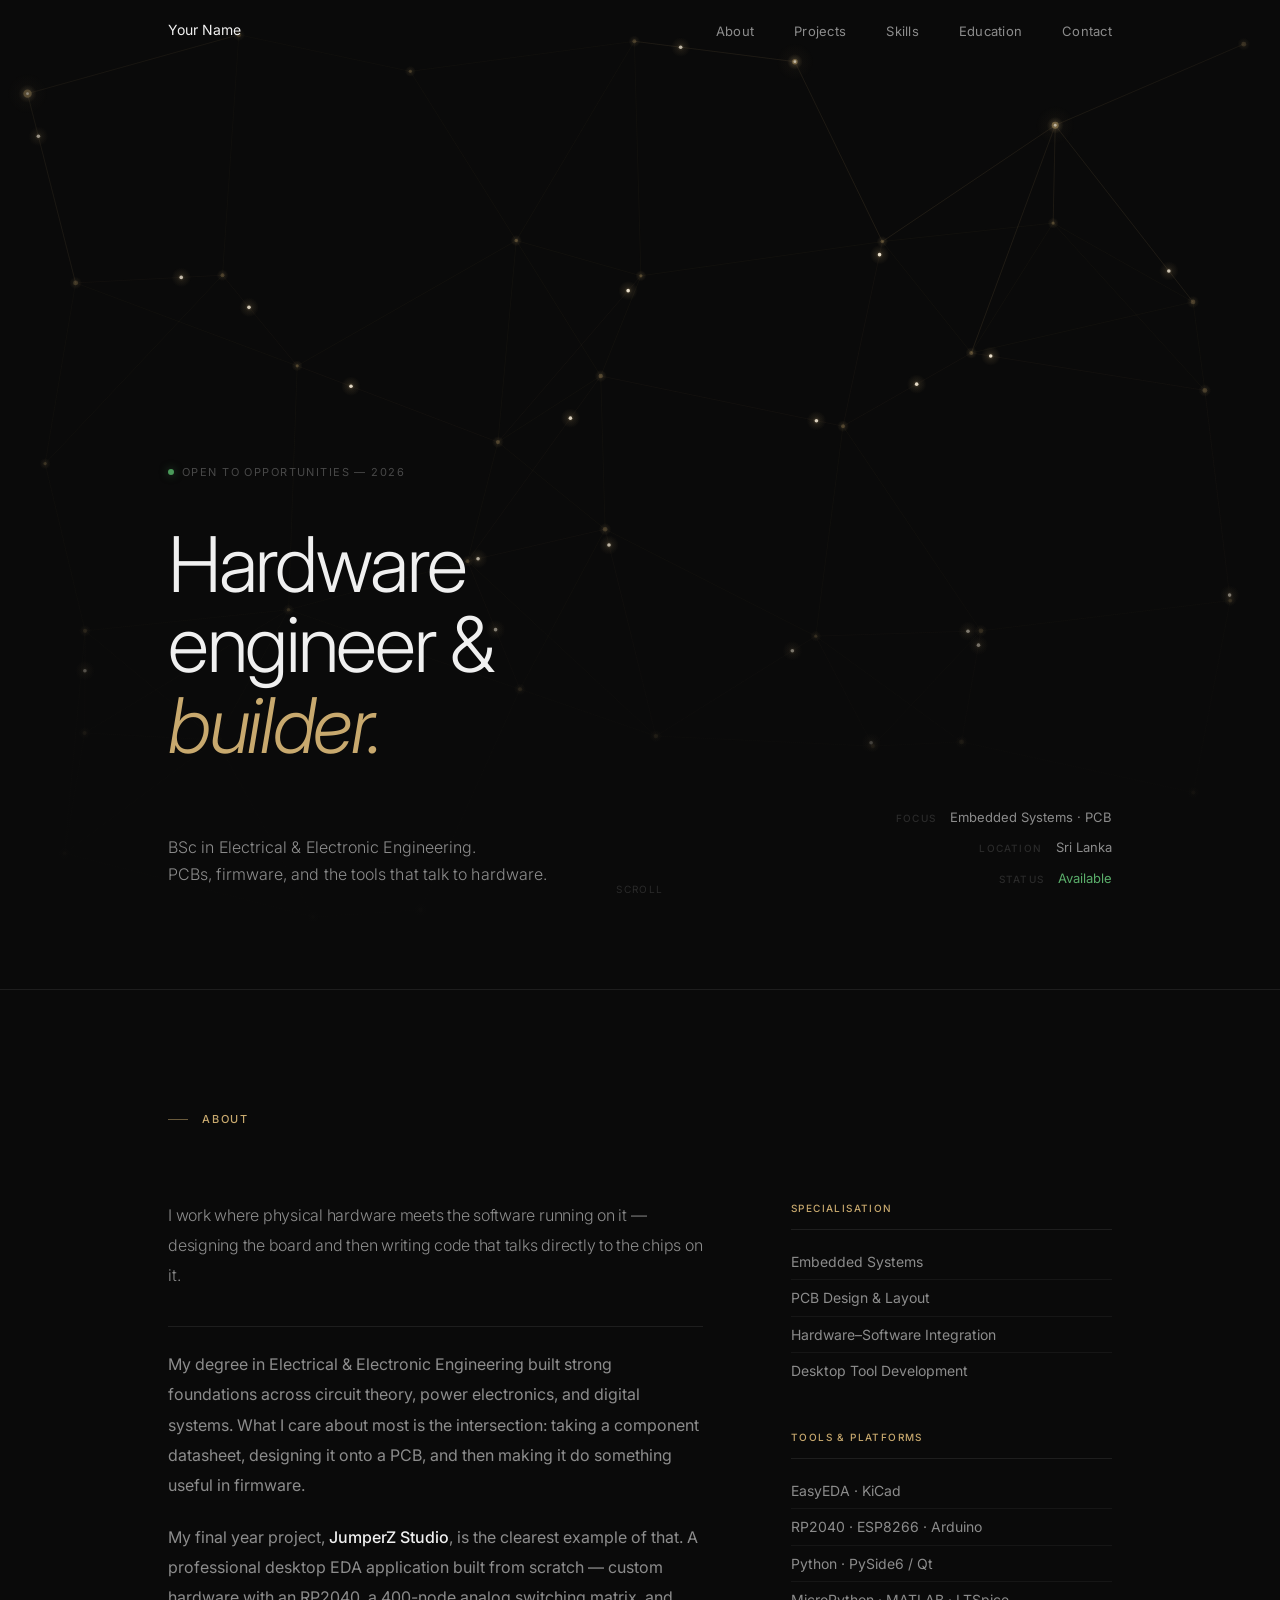
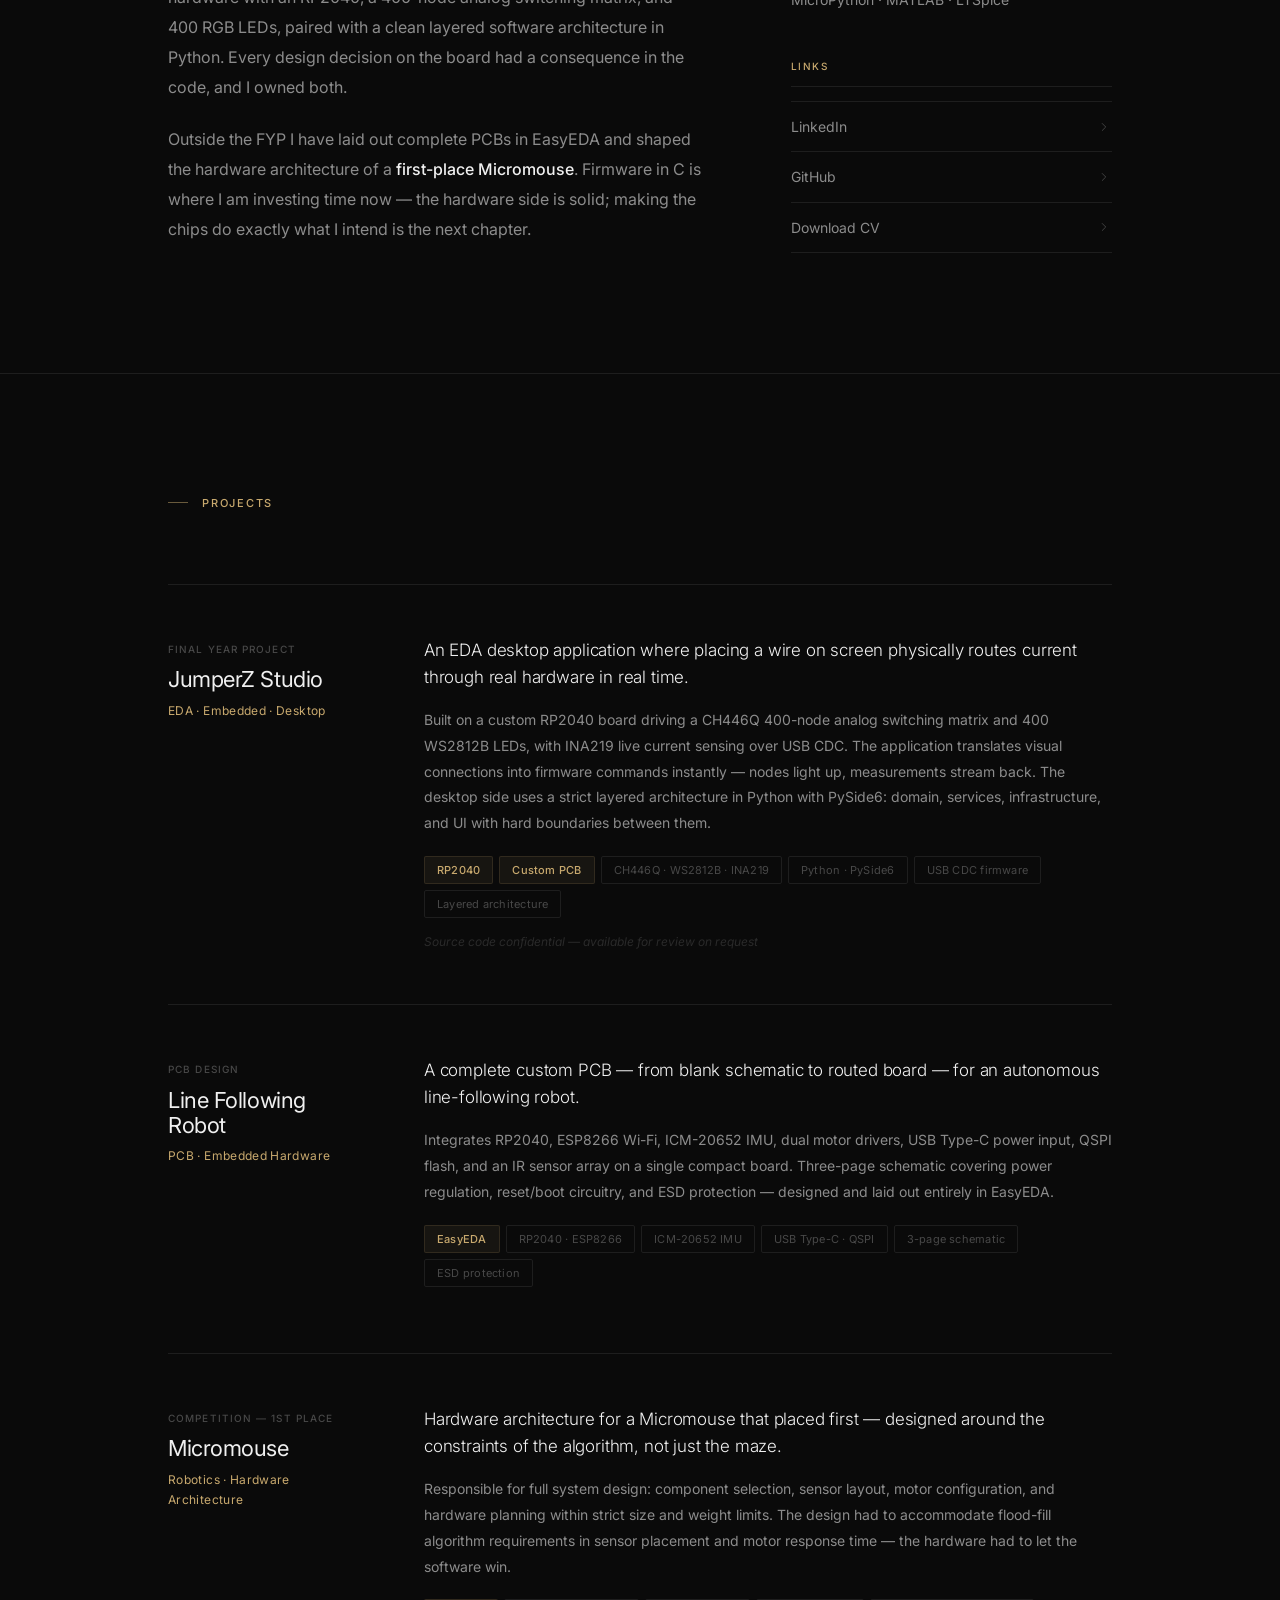
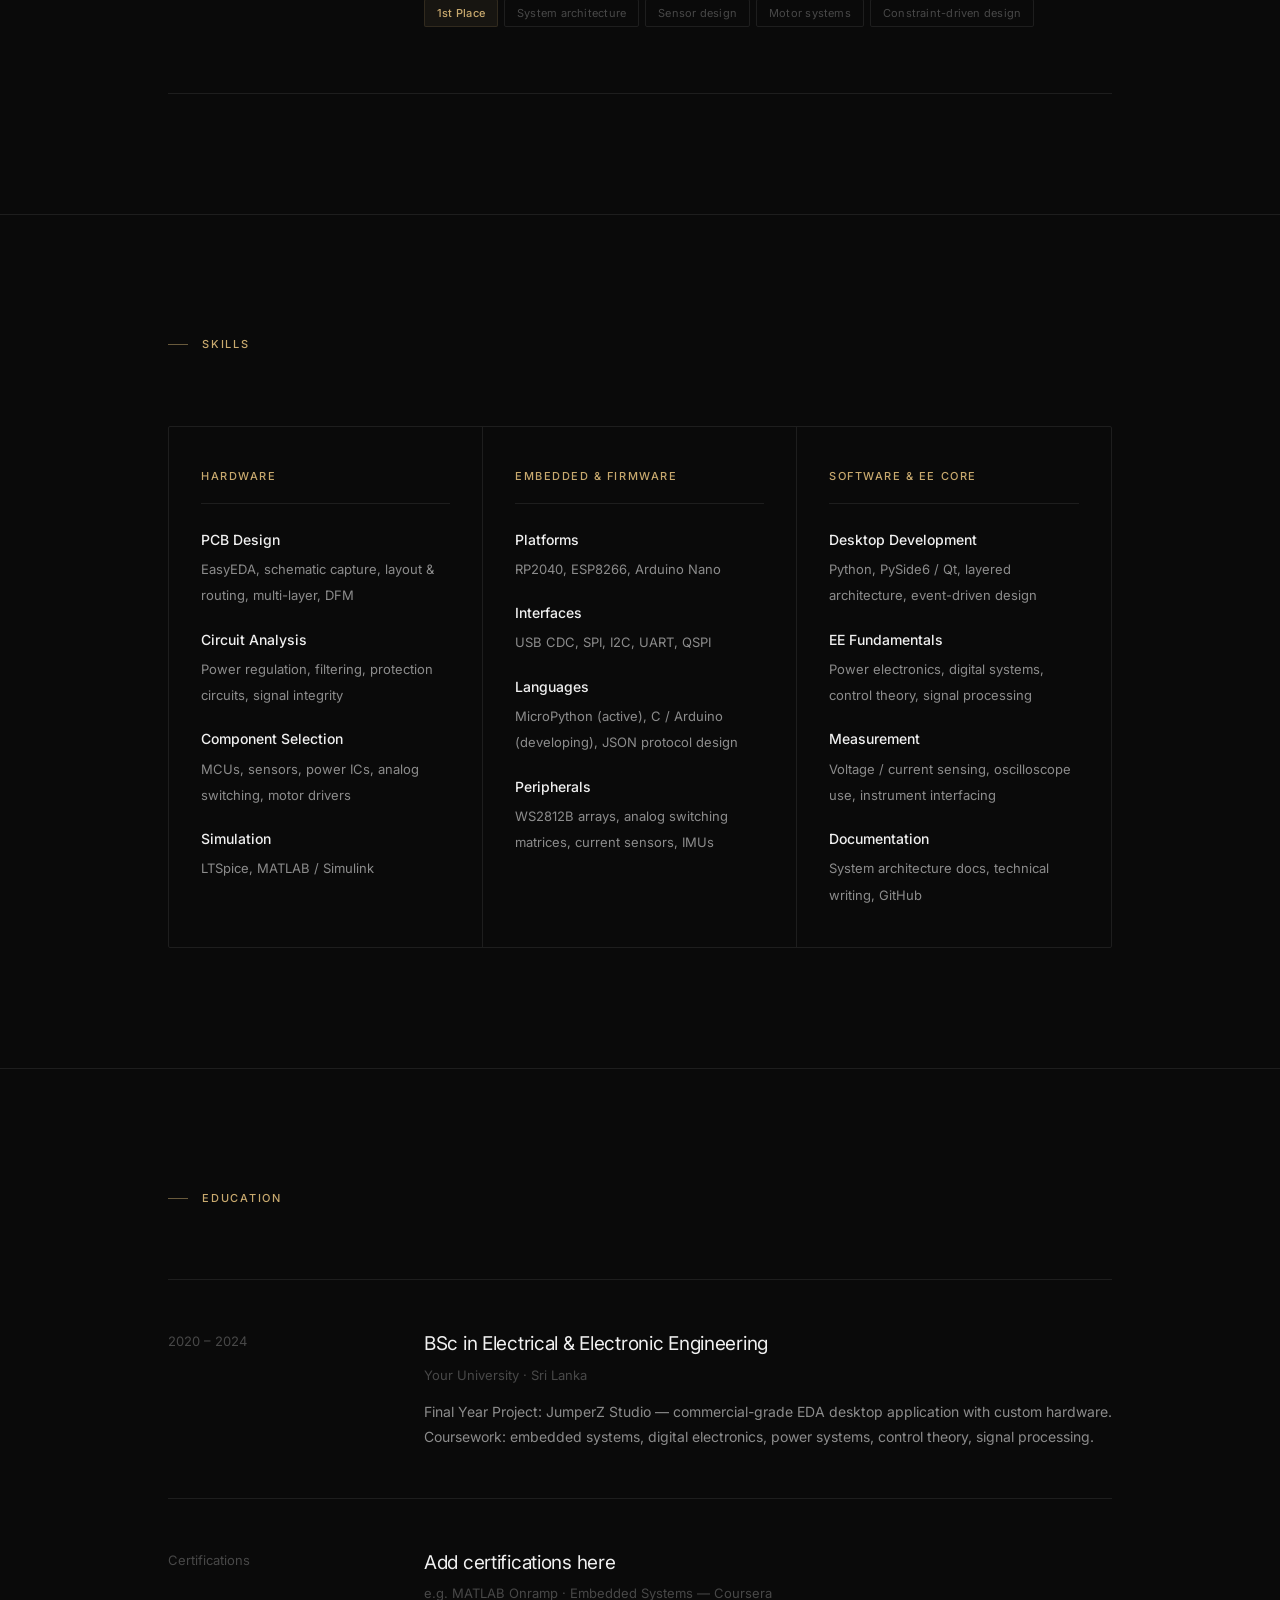
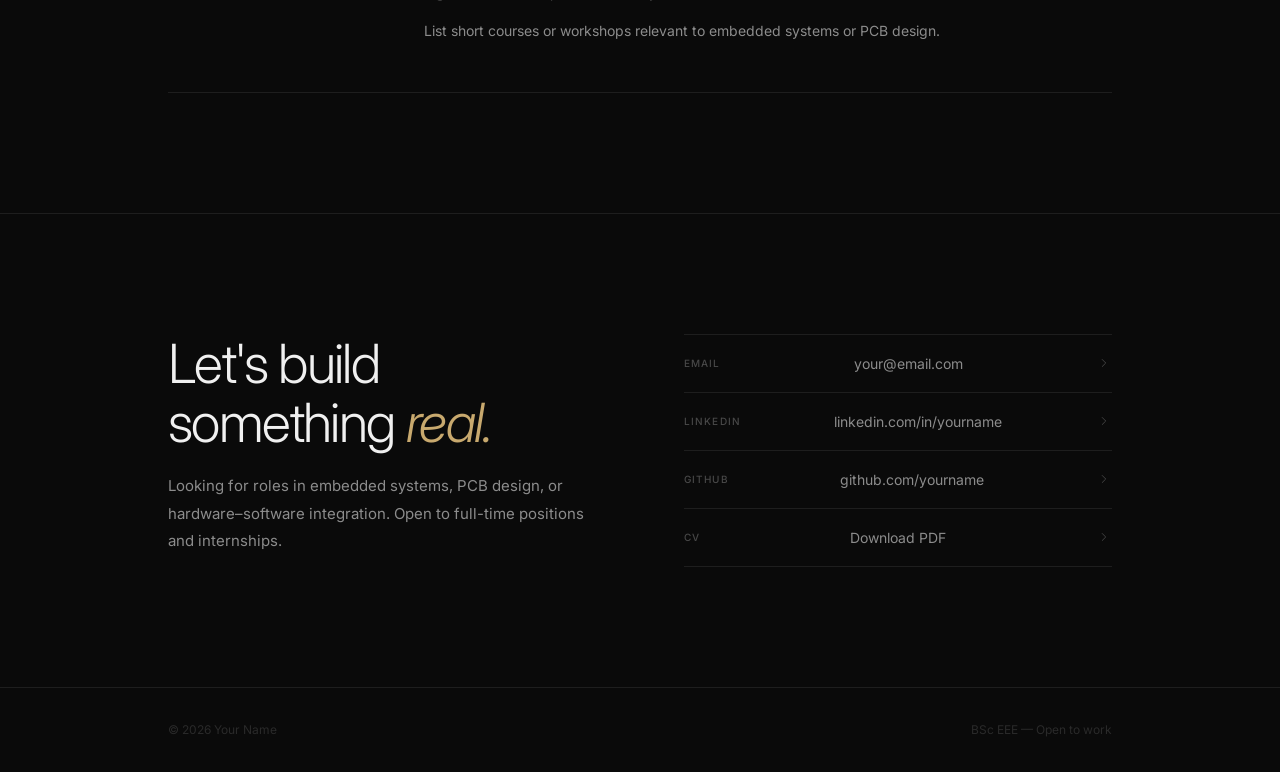
==== commit d42eb9f8: "Update link icons in index.html" ====
--- a/index.html
+++ b/index.html
@@ -4,6 +4,15 @@
 <meta charset="UTF-8">
 <meta name="viewport" content="width=device-width, initial-scale=1.0">
 <title>Your Name — Hardware Engineer</title>
+<meta name="description" content="Hardware engineer focused on embedded systems and PCB design. BSc EEE graduate, Sri Lanka.">
+<meta property="og:title" content="Your Name — Hardware Engineer">
+<meta property="og:description" content="Embedded systems, PCB design, and hardware-software integration.">
+<meta property="og:type" content="website">
+<meta property="og:url" content="https://gamunuagalawatte.github.io/portfolio/">
+<meta name="twitter:card" content="summary">
+<meta name="twitter:title" content="Your Name — Hardware Engineer">
+<meta name="twitter:description" content="Embedded systems, PCB design, and hardware-software integration.">
+<link rel="icon" type="image/svg+xml" href="data:image/svg+xml,<svg xmlns=%27http://www.w3.org/2000/svg%27 viewBox=%270 0 32 32%27><rect width=%2732%27 height=%2732%27 rx=%274%27 fill=%27%230A0A0A%27/><circle cx=%2716%27 cy=%2716%27 r=%275%27 fill=%27none%27 stroke=%27%23C8A96E%27 stroke-width=%272%27/><line x1=%2716%27 y1=%274%27 x2=%2716%27 y2=%2711%27 stroke=%27%23C8A96E%27 stroke-width=%271.5%27/><line x1=%2716%27 y1=%2721%27 x2=%2716%27 y2=%2728%27 stroke=%27%23C8A96E%27 stroke-width=%271.5%27/><line x1=%274%27 y1=%2716%27 x2=%2711%27 y2=%2716%27 stroke=%27%23C8A96E%27 stroke-width=%271.5%27/><line x1=%2721%27 y1=%2716%27 x2=%2728%27 y2=%2716%27 stroke=%27%23C8A96E%27 stroke-width=%271.5%27/></svg>">
 <link rel="preconnect" href="https://fonts.googleapis.com">
 <link href="https://fonts.googleapis.com/css2?family=Inter:ital,wght@0,300;0,400;0,500;1,300;1,400&display=swap" rel="stylesheet">
 <style>
@@ -274,7 +283,17 @@
 .aside-links li:first-child a { border-top: 1px solid var(--line); }
 .aside-links li a:hover { color: var(--text); }
 .aside-links li a:hover .arr { color: var(--gold); transform: translateX(4px); }
-.arr { font-size: 12px; color: var(--text-3); transition: color 0.2s, transform 0.2s; }
+.arr {
+  display: inline-flex; align-items: center; justify-content: center;
+  width: 16px; height: 16px; flex-shrink: 0;
+  color: var(--text-3);
+  transition: color 0.2s, transform 0.25s;
+}
+.arr svg {
+  width: 14px; height: 14px;
+  stroke: currentColor; fill: none;
+  stroke-width: 1.5; stroke-linecap: round; stroke-linejoin: round;
+}
 
 /* ─── PROJECTS ───────────────────────────────────────── */
 .project-row {
@@ -545,9 +564,9 @@
         <div class="aside-group">
           <div class="aside-group-label">Links</div>
           <ul class="aside-links">
-            <li><a href="#">LinkedIn <span class="arr">→</span></a></li>
-            <li><a href="#">GitHub <span class="arr">→</span></a></li>
-            <li><a href="#">Download CV <span class="arr">→</span></a></li>
+            <li><a href="#">LinkedIn <span class="arr"><svg viewBox="0 0 24 24" xmlns="http://www.w3.org/2000/svg"><polyline points="9 18 15 12 9 6"></polyline></svg></span></a></li>
+            <li><a href="#">GitHub <span class="arr"><svg viewBox="0 0 24 24" xmlns="http://www.w3.org/2000/svg"><polyline points="9 18 15 12 9 6"></polyline></svg></span></a></li>
+            <li><a href="#">Download CV <span class="arr"><svg viewBox="0 0 24 24" xmlns="http://www.w3.org/2000/svg"><polyline points="9 18 15 12 9 6"></polyline></svg></span></a></li>
           </ul>
         </div>
       </div>
@@ -769,22 +788,22 @@
         <li><a href="mailto:your@email.com">
           <span class="c-label">Email</span>
           <span class="c-value">your@email.com</span>
-          <span class="arr">→</span>
+          <span class="arr"><svg viewBox="0 0 24 24" xmlns="http://www.w3.org/2000/svg"><polyline points="9 18 15 12 9 6"></polyline></svg></span>
         </a></li>
         <li><a href="#">
           <span class="c-label">LinkedIn</span>
           <span class="c-value">linkedin.com/in/yourname</span>
-          <span class="arr">→</span>
+          <span class="arr"><svg viewBox="0 0 24 24" xmlns="http://www.w3.org/2000/svg"><polyline points="9 18 15 12 9 6"></polyline></svg></span>
         </a></li>
         <li><a href="#">
           <span class="c-label">GitHub</span>
           <span class="c-value">github.com/yourname</span>
-          <span class="arr">→</span>
+          <span class="arr"><svg viewBox="0 0 24 24" xmlns="http://www.w3.org/2000/svg"><polyline points="9 18 15 12 9 6"></polyline></svg></span>
         </a></li>
         <li><a href="#">
           <span class="c-label">CV</span>
           <span class="c-value">Download PDF</span>
-          <span class="arr">→</span>
+          <span class="arr"><svg viewBox="0 0 24 24" xmlns="http://www.w3.org/2000/svg"><polyline points="9 18 15 12 9 6"></polyline></svg></span>
         </a></li>
       </ul>
     </div>
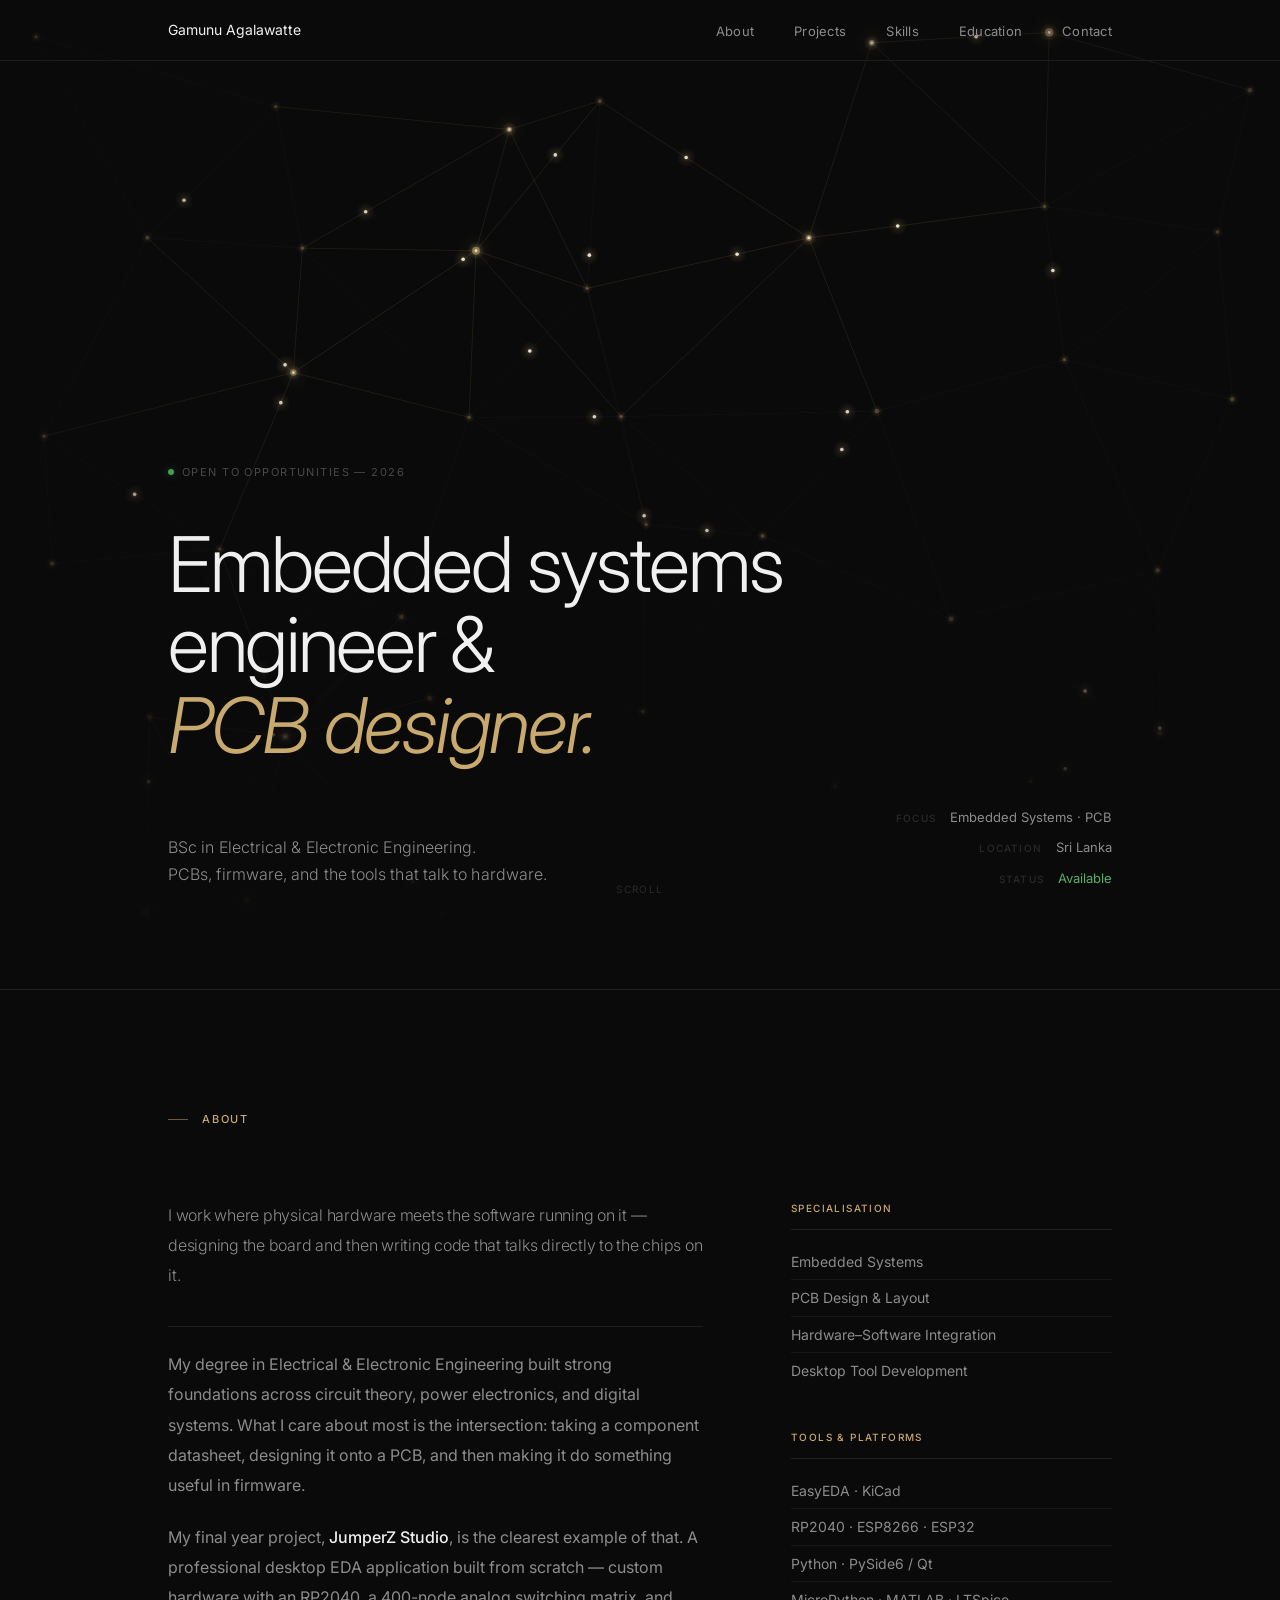
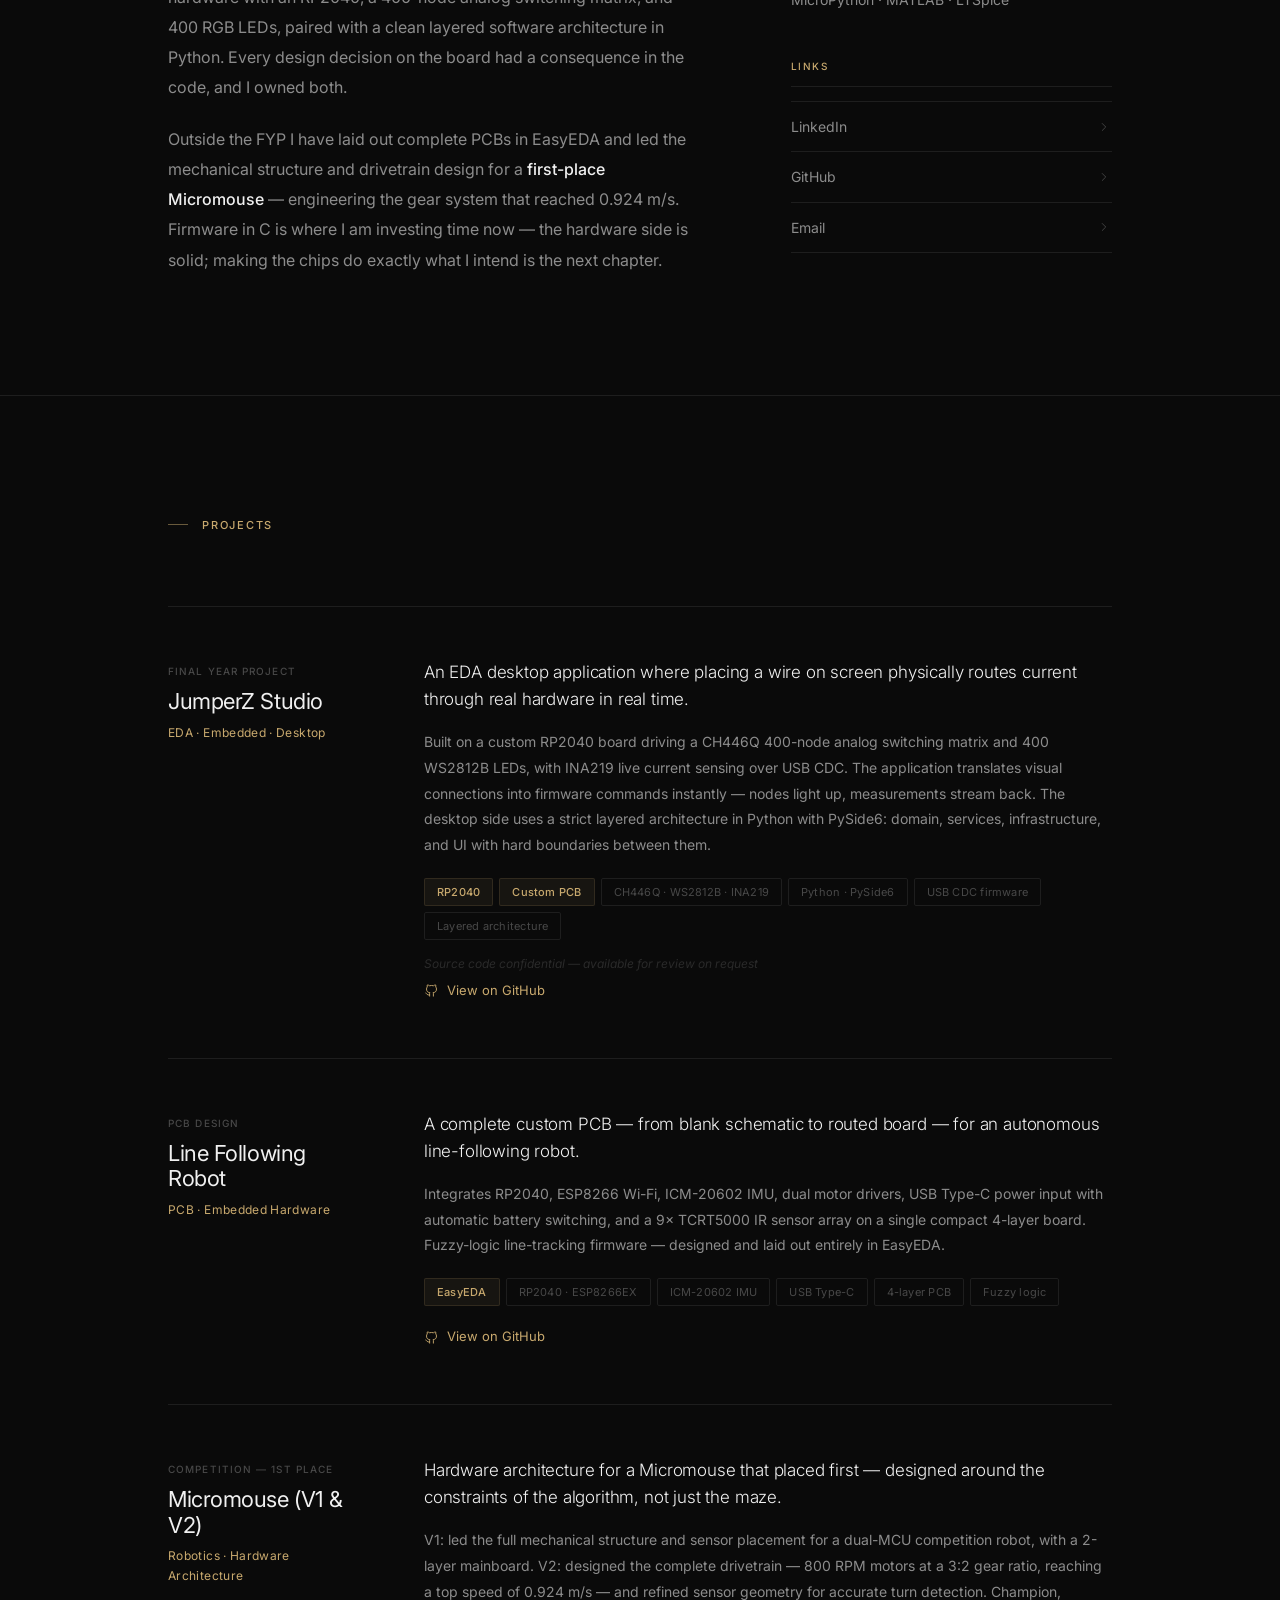
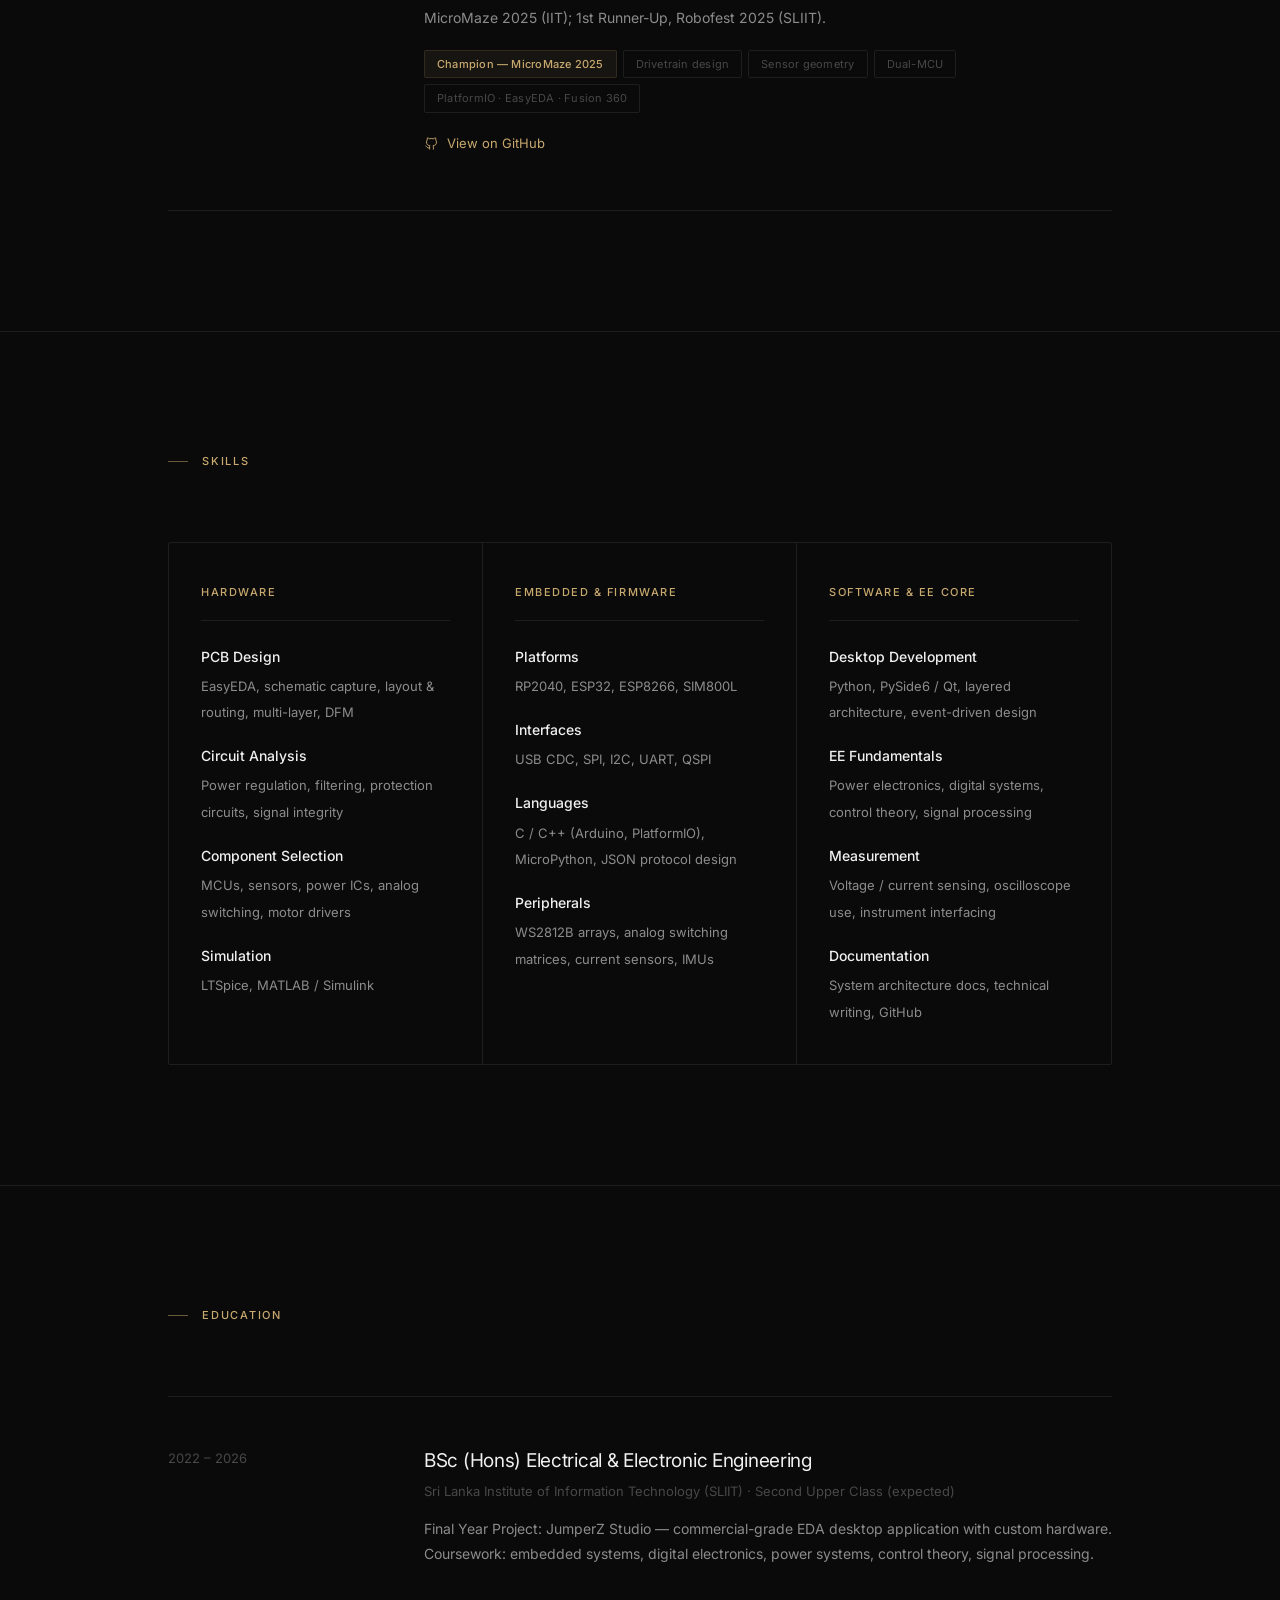
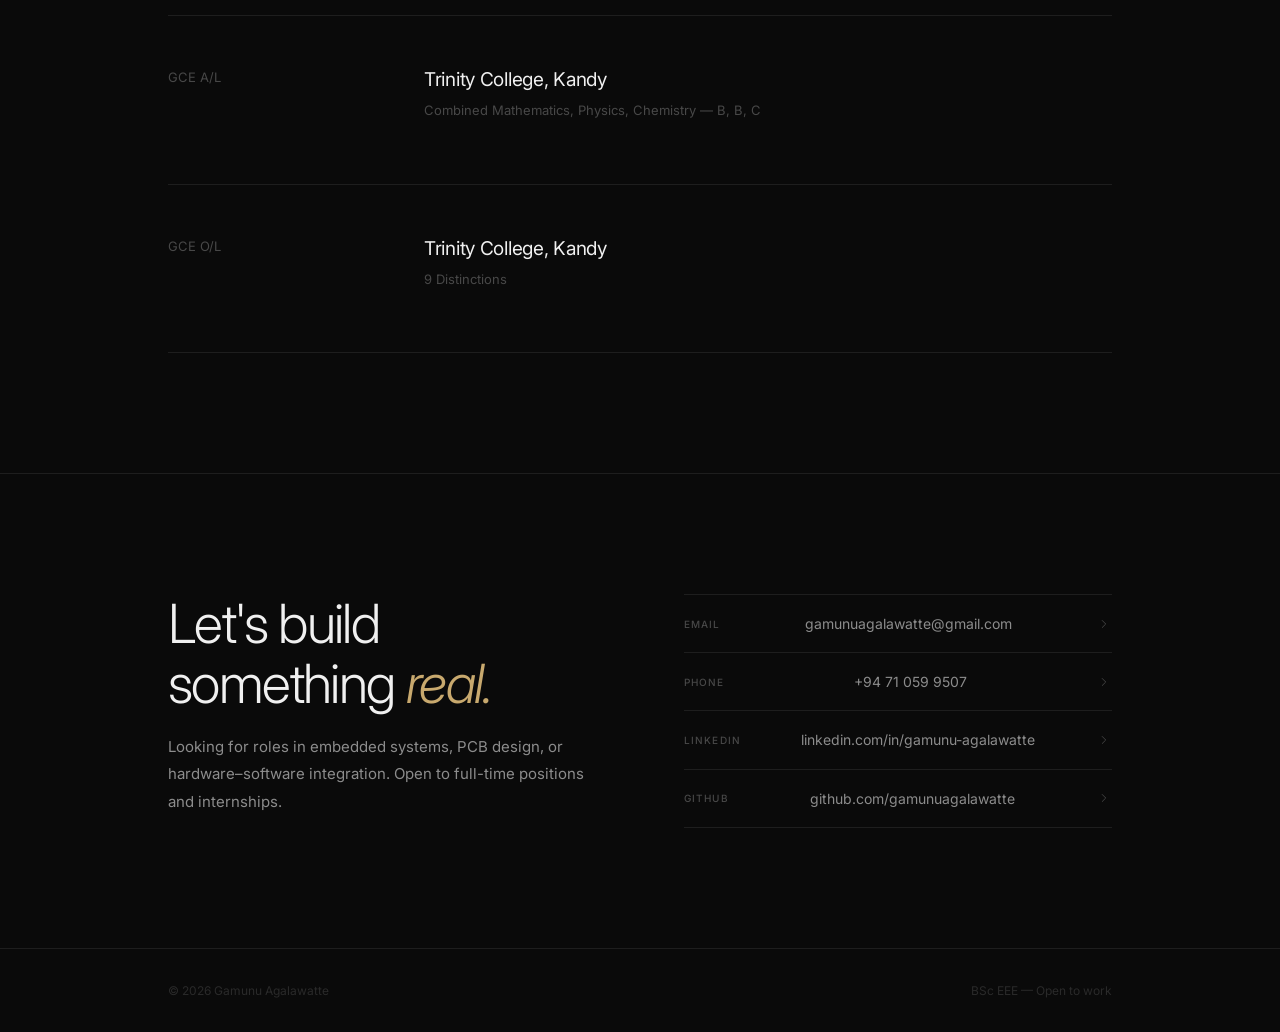
==== commit a8c81204: "updates on main content plus links" ====
--- a/index.html
+++ b/index.html
@@ -3,16 +3,14 @@
 <head>
 <meta charset="UTF-8">
 <meta name="viewport" content="width=device-width, initial-scale=1.0">
-<title>Your Name — Hardware Engineer</title>
+<title>Gamunu Agalawatte — Hardware Engineer</title>
 <meta name="description" content="Hardware engineer focused on embedded systems and PCB design. BSc EEE graduate, Sri Lanka.">
-<meta property="og:title" content="Your Name — Hardware Engineer">
+<meta property="og:title" content="Gamunu Agalawatte — Hardware Engineer">
 <meta property="og:description" content="Embedded systems, PCB design, and hardware-software integration.">
 <meta property="og:type" content="website">
 <meta property="og:url" content="https://gamunuagalawatte.github.io/portfolio/">
 <meta name="twitter:card" content="summary">
-<meta name="twitter:title" content="Your Name — Hardware Engineer">
-<meta name="twitter:description" content="Embedded systems, PCB design, and hardware-software integration.">
-<link rel="icon" type="image/svg+xml" href="data:image/svg+xml,<svg xmlns=%27http://www.w3.org/2000/svg%27 viewBox=%270 0 32 32%27><rect width=%2732%27 height=%2732%27 rx=%274%27 fill=%27%230A0A0A%27/><circle cx=%2716%27 cy=%2716%27 r=%275%27 fill=%27none%27 stroke=%27%23C8A96E%27 stroke-width=%272%27/><line x1=%2716%27 y1=%274%27 x2=%2716%27 y2=%2711%27 stroke=%27%23C8A96E%27 stroke-width=%271.5%27/><line x1=%2716%27 y1=%2721%27 x2=%2716%27 y2=%2728%27 stroke=%27%23C8A96E%27 stroke-width=%271.5%27/><line x1=%274%27 y1=%2716%27 x2=%2711%27 y2=%2716%27 stroke=%27%23C8A96E%27 stroke-width=%271.5%27/><line x1=%2721%27 y1=%2716%27 x2=%2728%27 y2=%2716%27 stroke=%27%23C8A96E%27 stroke-width=%271.5%27/></svg>">
+<link rel="icon" type="image/svg+xml" href="data:image/svg+xml,<svg xmlns='http://www.w3.org/2000/svg' viewBox='0 0 32 32'><rect width='32' height='32' rx='4' fill='%230A0A0A'/><circle cx='16' cy='16' r='5' fill='none' stroke='%23C8A96E' stroke-width='2'/><line x1='16' y1='4' x2='16' y2='11' stroke='%23C8A96E' stroke-width='1.5'/><line x1='16' y1='21' x2='16' y2='28' stroke='%23C8A96E' stroke-width='1.5'/><line x1='4' y1='16' x2='11' y2='16' stroke='%23C8A96E' stroke-width='1.5'/><line x1='21' y1='16' x2='28' y2='16' stroke='%23C8A96E' stroke-width='1.5'/></svg>">
 <link rel="preconnect" href="https://fonts.googleapis.com">
 <link href="https://fonts.googleapis.com/css2?family=Inter:ital,wght@0,300;0,400;0,500;1,300;1,400&display=swap" rel="stylesheet">
 <style>
@@ -77,6 +75,8 @@
   opacity: 0; transition: opacity 0.4s;
 }
 nav.scrolled .nav-logo { opacity: 1; }
+
+/* Desktop links */
 .nav-links { display: flex; gap: 40px; list-style: none; }
 .nav-links a {
   font-size: 13px; font-weight: 400; color: var(--text-2);
@@ -93,10 +93,48 @@
 .nav-links a:hover { color: var(--text); }
 .nav-links a:hover::after { transform: scaleX(1); }
 
+/* Hamburger — mobile only */
+.nav-burger {
+  display: none;
+  flex-direction: column; justify-content: center;
+  gap: 5px; width: 28px; height: 28px;
+  cursor: pointer; background: none; border: none; padding: 0;
+}
+.nav-burger span {
+  display: block; width: 22px; height: 1.5px;
+  background: var(--text-2);
+  transition: transform 0.3s var(--out), opacity 0.2s, background 0.2s;
+  transform-origin: center;
+}
+.nav-burger:hover span { background: var(--text); }
+.nav-burger.open span:nth-child(1) { transform: translateY(6.5px) rotate(45deg); }
+.nav-burger.open span:nth-child(2) { opacity: 0; transform: scaleX(0); }
+.nav-burger.open span:nth-child(3) { transform: translateY(-6.5px) rotate(-45deg); }
+
+.nav-drawer {
+  position: fixed; top: 60px; left: 0; right: 0; z-index: 99;
+  background: rgba(10,10,10,0.97);
+  backdrop-filter: blur(24px);
+  border-bottom: 1px solid var(--line);
+  padding: 0 48px;
+  max-height: 0; overflow: hidden;
+  transition: max-height 0.4s var(--out), padding 0.3s;
+}
+.nav-drawer.open {
+  max-height: 400px;
+  padding: 24px 48px 32px;
+}
+.nav-drawer ul { list-style: none; display: flex; flex-direction: column; gap: 4px; }
+.nav-drawer a {
+  display: block; padding: 12px 0;
+  font-size: 18px; font-weight: 300; color: var(--text-2);
+  border-bottom: 1px solid var(--line);
+  transition: color 0.2s, padding-left 0.2s;
+}
+.nav-drawer a:hover { color: var(--text); padding-left: 6px; }
+
 /* ═══════════════════════════════════════════════════════
    HERO
-   - min-height 110vh so animation has room below the fold
-   - text sits at bottom third, not cramped at very bottom
 ═══════════════════════════════════════════════════════ */
 #hero {
   position: relative;
@@ -112,7 +150,6 @@
   pointer-events: none;
 }
 
-/* Vignette: edges + bottom darken, animation visible in upper 60% */
 .hero-vignette {
   position: absolute; inset: 0; pointer-events: none;
   background:
@@ -131,7 +168,6 @@
   max-width: 1040px; margin: 0 auto; width: 100%;
 }
 
-/* Availability tag */
 .hero-tag {
   display: inline-flex; align-items: center; gap: 8px;
   margin-bottom: 44px;
@@ -145,9 +181,6 @@
   box-shadow: 0 0 8px rgba(74,154,90,0.5);
 }
 
-/* ── HEADLINE ──
-   font-weight: 300 throughout — size does the work, not weight
-   No 200, no 600. Clean. */
 .hero-hl { margin-bottom: 40px; }
 .hl-mask {
   display: block; overflow: hidden;
@@ -175,7 +208,6 @@
 @keyframes af { to { opacity: 1; } }
 @keyframes au { from { opacity:0; transform:translateY(8px) } to { opacity:1; transform:none } }
 
-/* Bottom row: sub text left, meta right */
 .hero-lower {
   display: flex; align-items: flex-end;
   justify-content: space-between; gap: 48px;
@@ -198,7 +230,6 @@
 .meta-val { font-size: 13px; color: var(--text-2); }
 .meta-val.open { color: #5aad6a; }
 
-/* Scroll hint */
 .scroll-hint {
   position: absolute; bottom: 48px; left: 50%;
   transform: translateX(-50%);
@@ -221,7 +252,7 @@
 }
 
 /* ═══════════════════════════════════════════════════════
-   SECTIONS  — generous spacing, clear rhythm
+   SECTIONS
 ═══════════════════════════════════════════════════════ */
 .section { padding: 120px 0; border-bottom: 1px solid var(--line); }
 
@@ -242,7 +273,6 @@
   gap: 88px; align-items: start;
 }
 
-/* Big opening line — sets the tone before paragraphs */
 .about-lede {
   font-size: 22px; font-weight: 300;
   color: var(--text); line-height: 1.5;
@@ -259,7 +289,6 @@
 .about-text p:last-child { margin-bottom: 0; }
 .about-text strong { color: var(--text); font-weight: 500; }
 
-/* Aside */
 .aside-group { margin-bottom: 40px; }
 .aside-group:last-child { margin-bottom: 0; }
 .aside-group-label {
@@ -278,10 +307,10 @@
 .aside-links li a {
   display: flex; align-items: center; justify-content: space-between;
   padding: 13px 0; border-bottom: 1px solid var(--line);
-  font-size: 14px; color: var(--text-2); transition: color 0.2s;
+  font-size: 14px; color: var(--text-2); transition: color 0.2s, padding-left 0.2s;
 }
 .aside-links li:first-child a { border-top: 1px solid var(--line); }
-.aside-links li a:hover { color: var(--text); }
+.aside-links li a:hover { color: var(--text); padding-left: 4px; }
 .aside-links li a:hover .arr { color: var(--gold); transform: translateX(4px); }
 .arr {
   display: inline-flex; align-items: center; justify-content: center;
@@ -322,7 +351,6 @@
 }
 .proj-type { font-size: 12px; color: var(--gold); letter-spacing: 0.03em; }
 
-/* Inline summary — first sentence larger, rest normal */
 .proj-summary {
   font-size: 17px; font-weight: 300;
   color: var(--text); line-height: 1.6;
@@ -344,6 +372,19 @@
   background: var(--gold-soft); font-weight: 500;
 }
 .proj-note { font-size: 12px; color: var(--text-4); font-style: italic; }
+
+.proj-github {
+  display: inline-flex; align-items: center; gap: 8px;
+  font-size: 13px; color: var(--gold);
+  margin-top: 6px;
+  transition: gap 0.2s;
+}
+.proj-github:hover { gap: 12px; }
+.proj-github svg {
+  width: 15px; height: 15px;
+  stroke: currentColor; fill: none;
+  stroke-width: 1.5; stroke-linecap: round; stroke-linejoin: round;
+}
 
 /* ─── SKILLS ─────────────────────────────────────────── */
 .skills-grid {
@@ -429,18 +470,23 @@
 /* ─── RESPONSIVE ─────────────────────────────────────── */
 @media (max-width: 860px) {
   .wrap { padding: 0 24px; }
-  .nav-inner, .hero-body, .footer-inner { padding-left: 24px; padding-right: 24px; }
+  .nav-inner { padding: 0 24px; }
   .nav-links { display: none; }
-  .hero-lower { flex-direction: column; align-items: flex-start; gap: 28px; }
+  .nav-burger { display: flex; }
+  .nav-drawer { padding-left: 24px; padding-right: 24px; }
+  .nav-drawer.open { padding: 20px 24px 28px; }
+  .hero-body { padding: 0 24px 72px; }
+  .hero-lower { flex-direction: column; align-items: flex-start; gap: 24px; }
   .hero-meta { align-items: flex-start; }
   .section { padding: 80px 0; }
-  .about-grid, .contact-grid { grid-template-columns: 1fr; gap: 52px; }
+  .about-grid { grid-template-columns: 1fr; gap: 52px; }
   .project-row, .edu-row { grid-template-columns: 1fr; gap: 14px; }
   .project-row:hover { margin: 0; padding-left: 0; padding-right: 0; }
   .skills-grid { grid-template-columns: 1fr; }
   .skill-col { border-right: none; border-bottom: 1px solid var(--line); }
   .skill-col:last-child { border-bottom: none; }
-  .footer-inner { flex-direction: column; gap: 6px; text-align: center; }
+  .contact-grid { grid-template-columns: 1fr; gap: 52px; }
+  .footer-inner { flex-direction: column; gap: 6px; text-align: center; padding: 0 24px; }
 }
 @media (prefers-reduced-motion: reduce) {
   .hl-text, .hero-tag, .hero-lower, .scroll-hint
@@ -456,7 +502,7 @@
 <!-- ─── NAV ─── -->
 <nav id="nav">
   <div class="nav-inner">
-    <span class="nav-logo">Your Name</span>
+    <span class="nav-logo">Gamunu Agalawatte</span>
     <ul class="nav-links">
       <li><a href="#about">About</a></li>
       <li><a href="#projects">Projects</a></li>
@@ -464,8 +510,21 @@
       <li><a href="#education">Education</a></li>
       <li><a href="#contact">Contact</a></li>
     </ul>
+    <button class="nav-burger" id="burger" aria-label="Toggle menu">
+      <span></span><span></span><span></span>
+    </button>
   </div>
 </nav>
+
+<div class="nav-drawer" id="drawer">
+  <ul>
+    <li><a href="#about"     class="drawer-link">About</a></li>
+    <li><a href="#projects"  class="drawer-link">Projects</a></li>
+    <li><a href="#skills"    class="drawer-link">Skills</a></li>
+    <li><a href="#education" class="drawer-link">Education</a></li>
+    <li><a href="#contact"   class="drawer-link">Contact</a></li>
+  </ul>
+</div>
 
 <!-- ─── HERO ─── -->
 <section id="hero">
@@ -479,9 +538,9 @@
     </div>
 
     <div class="hero-hl">
-      <span class="hl-mask"><span class="hl-text">Hardware</span></span>
+      <span class="hl-mask"><span class="hl-text">Embedded systems</span></span>
       <span class="hl-mask"><span class="hl-text">engineer &amp;</span></span>
-      <span class="hl-mask"><span class="hl-text"><em>builder.</em></span></span>
+      <span class="hl-mask"><span class="hl-text"><em>PCB designer.</em></span></span>
     </div>
 
     <div class="hero-lower">
@@ -536,10 +595,11 @@
           Every design decision on the board had a consequence in the code, and I owned both.
         </p>
         <p>
-          Outside the FYP I have laid out complete PCBs in EasyEDA and shaped
-          the hardware architecture of a <strong>first-place Micromouse</strong>.
-          Firmware in C is where I am investing time now — the hardware side is
-          solid; making the chips do exactly what I intend is the next chapter.
+          Outside the FYP I have laid out complete PCBs in EasyEDA and led the mechanical
+          structure and drivetrain design for a <strong>first-place Micromouse</strong> —
+          engineering the gear system that reached 0.924 m/s. Firmware in C is where I am
+          investing time now — the hardware side is solid; making the chips do exactly
+          what I intend is the next chapter.
         </p>
       </div>
       <div class="about-aside sr">
@@ -556,7 +616,7 @@
           <div class="aside-group-label">Tools &amp; Platforms</div>
           <ul class="aside-list">
             <li>EasyEDA · KiCad</li>
-            <li>RP2040 · ESP8266 · Arduino</li>
+            <li>RP2040 · ESP8266 · ESP32</li>
             <li>Python · PySide6 / Qt</li>
             <li>MicroPython · MATLAB · LTSpice</li>
           </ul>
@@ -564,9 +624,9 @@
         <div class="aside-group">
           <div class="aside-group-label">Links</div>
           <ul class="aside-links">
-            <li><a href="#">LinkedIn <span class="arr"><svg viewBox="0 0 24 24" xmlns="http://www.w3.org/2000/svg"><polyline points="9 18 15 12 9 6"></polyline></svg></span></a></li>
-            <li><a href="#">GitHub <span class="arr"><svg viewBox="0 0 24 24" xmlns="http://www.w3.org/2000/svg"><polyline points="9 18 15 12 9 6"></polyline></svg></span></a></li>
-            <li><a href="#">Download CV <span class="arr"><svg viewBox="0 0 24 24" xmlns="http://www.w3.org/2000/svg"><polyline points="9 18 15 12 9 6"></polyline></svg></span></a></li>
+            <li><a href="https://www.linkedin.com/in/gamunu-agalawatte" target="_blank" rel="noopener">LinkedIn <span class="arr"><svg viewBox="0 0 24 24" xmlns="http://www.w3.org/2000/svg"><polyline points="9 18 15 12 9 6"></polyline></svg></span></a></li>
+            <li><a href="https://github.com/gamunuagalawatte" target="_blank" rel="noopener">GitHub <span class="arr"><svg viewBox="0 0 24 24" xmlns="http://www.w3.org/2000/svg"><polyline points="9 18 15 12 9 6"></polyline></svg></span></a></li>
+            <li><a href="mailto:gamunuagalawatte@gmail.com">Email <span class="arr"><svg viewBox="0 0 24 24" xmlns="http://www.w3.org/2000/svg"><polyline points="9 18 15 12 9 6"></polyline></svg></span></a></li>
           </ul>
         </div>
       </div>
@@ -607,6 +667,10 @@
           <span class="proj-tag">Layered architecture</span>
         </div>
         <p class="proj-note">Source code confidential — available for review on request</p>
+        <a class="proj-github" href="https://github.com/gamunuagalawatte/jumperz-studio" target="_blank" rel="noopener">
+          <svg viewBox="0 0 24 24"><path d="M9 19c-4.3 1.4-4.3-2.5-6-3m12 5v-3.5c0-1 .1-1.4-.5-2 2.8-.3 5.5-1.4 5.5-6a4.6 4.6 0 0 0-1.3-3.2 4.2 4.2 0 0 0-.1-3.2s-1.1-.3-3.5 1.3a12.3 12.3 0 0 0-6.2 0C6.5 2.8 5.4 3.1 5.4 3.1a4.2 4.2 0 0 0-.1 3.2A4.6 4.6 0 0 0 4 9.5c0 4.6 2.7 5.7 5.5 6-.6.6-.6 1.2-.5 2V21"/></svg>
+          View on GitHub
+        </a>
       </div>
     </div>
 
@@ -622,27 +686,30 @@
           for an autonomous line-following robot.
         </p>
         <p class="proj-body">
-          Integrates RP2040, ESP8266 Wi-Fi, ICM-20652 IMU, dual motor drivers,
-          USB Type-C power input, QSPI flash, and an IR sensor array on a single
-          compact board. Three-page schematic covering power regulation,
-          reset/boot circuitry, and ESD protection — designed and laid out
-          entirely in EasyEDA.
+          Integrates RP2040, ESP8266 Wi-Fi, ICM-20602 IMU, dual motor drivers,
+          USB Type-C power input with automatic battery switching, and a 9× TCRT5000
+          IR sensor array on a single compact 4-layer board. Fuzzy-logic line-tracking
+          firmware — designed and laid out entirely in EasyEDA.
         </p>
         <div class="proj-tags">
           <span class="proj-tag hl">EasyEDA</span>
-          <span class="proj-tag">RP2040 · ESP8266</span>
-          <span class="proj-tag">ICM-20652 IMU</span>
-          <span class="proj-tag">USB Type-C · QSPI</span>
-          <span class="proj-tag">3-page schematic</span>
-          <span class="proj-tag">ESD protection</span>
+          <span class="proj-tag">RP2040 · ESP8266EX</span>
+          <span class="proj-tag">ICM-20602 IMU</span>
+          <span class="proj-tag">USB Type-C</span>
+          <span class="proj-tag">4-layer PCB</span>
+          <span class="proj-tag">Fuzzy logic</span>
         </div>
+        <a class="proj-github" href="https://github.com/gamunuagalawatte/RP2040-line-following-robot" target="_blank" rel="noopener">
+          <svg viewBox="0 0 24 24"><path d="M9 19c-4.3 1.4-4.3-2.5-6-3m12 5v-3.5c0-1 .1-1.4-.5-2 2.8-.3 5.5-1.4 5.5-6a4.6 4.6 0 0 0-1.3-3.2 4.2 4.2 0 0 0-.1-3.2s-1.1-.3-3.5 1.3a12.3 12.3 0 0 0-6.2 0C6.5 2.8 5.4 3.1 5.4 3.1a4.2 4.2 0 0 0-.1 3.2A4.6 4.6 0 0 0 4 9.5c0 4.6 2.7 5.7 5.5 6-.6.6-.6 1.2-.5 2V21"/></svg>
+          View on GitHub
+        </a>
       </div>
     </div>
 
     <div class="project-row sr">
       <div>
         <div class="proj-context">Competition — 1st Place</div>
-        <div class="proj-name">Micromouse</div>
+        <div class="proj-name">Micromouse (V1 &amp; V2)</div>
         <div class="proj-type">Robotics · Hardware Architecture</div>
       </div>
       <div>
@@ -651,19 +718,23 @@
           designed around the constraints of the algorithm, not just the maze.
         </p>
         <p class="proj-body">
-          Responsible for full system design: component selection, sensor layout,
-          motor configuration, and hardware planning within strict size and weight
-          limits. The design had to accommodate flood-fill algorithm requirements
-          in sensor placement and motor response time — the hardware had to let
-          the software win.
+          V1: led the full mechanical structure and sensor placement for a dual-MCU
+          competition robot, with a 2-layer mainboard. V2: designed the complete
+          drivetrain — 800 RPM motors at a 3:2 gear ratio, reaching a top speed of
+          0.924 m/s — and refined sensor geometry for accurate turn detection.
+          Champion, MicroMaze 2025 (IIT); 1st Runner-Up, Robofest 2025 (SLIIT).
         </p>
         <div class="proj-tags">
-          <span class="proj-tag hl">1st Place</span>
-          <span class="proj-tag">System architecture</span>
-          <span class="proj-tag">Sensor design</span>
-          <span class="proj-tag">Motor systems</span>
-          <span class="proj-tag">Constraint-driven design</span>
+          <span class="proj-tag hl">Champion — MicroMaze 2025</span>
+          <span class="proj-tag">Drivetrain design</span>
+          <span class="proj-tag">Sensor geometry</span>
+          <span class="proj-tag">Dual-MCU</span>
+          <span class="proj-tag">PlatformIO · EasyEDA · Fusion 360</span>
         </div>
+        <a class="proj-github" href="https://github.com/gamunuagalawatte/Micromouse" target="_blank" rel="noopener">
+          <svg viewBox="0 0 24 24"><path d="M9 19c-4.3 1.4-4.3-2.5-6-3m12 5v-3.5c0-1 .1-1.4-.5-2 2.8-.3 5.5-1.4 5.5-6a4.6 4.6 0 0 0-1.3-3.2 4.2 4.2 0 0 0-.1-3.2s-1.1-.3-3.5 1.3a12.3 12.3 0 0 0-6.2 0C6.5 2.8 5.4 3.1 5.4 3.1a4.2 4.2 0 0 0-.1 3.2A4.6 4.6 0 0 0 4 9.5c0 4.6 2.7 5.7 5.5 6-.6.6-.6 1.2-.5 2V21"/></svg>
+          View on GitHub
+        </a>
       </div>
     </div>
   </div>
@@ -700,7 +771,7 @@
         <ul class="skill-items">
           <li class="skill-item">
             <strong>Platforms</strong>
-            <span>RP2040, ESP8266, Arduino Nano</span>
+            <span>RP2040, ESP32, ESP8266, SIM800L</span>
           </li>
           <li class="skill-item">
             <strong>Interfaces</strong>
@@ -708,7 +779,7 @@
           </li>
           <li class="skill-item">
             <strong>Languages</strong>
-            <span>MicroPython (active), C / Arduino (developing), JSON protocol design</span>
+            <span>C / C++ (Arduino, PlatformIO), MicroPython, JSON protocol design</span>
           </li>
           <li class="skill-item">
             <strong>Peripherals</strong>
@@ -747,10 +818,10 @@
     <div class="section-label">Education</div>
     <div class="sr">
       <div class="edu-row">
-        <div class="edu-period">2020 – 2024</div>
+        <div class="edu-period">2022 – 2026</div>
         <div>
-          <div class="edu-degree">BSc in Electrical &amp; Electronic Engineering</div>
-          <div class="edu-institution">Your University · Sri Lanka</div>
+          <div class="edu-degree">BSc (Hons) Electrical &amp; Electronic Engineering</div>
+          <div class="edu-institution">Sri Lanka Institute of Information Technology (SLIIT) · Second Upper Class (expected)</div>
           <div class="edu-detail">
             Final Year Project: JumperZ Studio — commercial-grade EDA desktop application
             with custom hardware. Coursework: embedded systems, digital electronics,
@@ -759,13 +830,17 @@
         </div>
       </div>
       <div class="edu-row">
-        <div class="edu-period">Certifications</div>
+        <div class="edu-period">GCE A/L</div>
         <div>
-          <div class="edu-degree">Add certifications here</div>
-          <div class="edu-institution">e.g. MATLAB Onramp · Embedded Systems — Coursera</div>
-          <div class="edu-detail">
-            List short courses or workshops relevant to embedded systems or PCB design.
-          </div>
+          <div class="edu-degree">Trinity College, Kandy</div>
+          <div class="edu-institution">Combined Mathematics, Physics, Chemistry — B, B, C</div>
+        </div>
+      </div>
+      <div class="edu-row">
+        <div class="edu-period">GCE O/L</div>
+        <div>
+          <div class="edu-degree">Trinity College, Kandy</div>
+          <div class="edu-institution">9 Distinctions</div>
         </div>
       </div>
     </div>
@@ -785,24 +860,24 @@
         </p>
       </div>
       <ul class="contact-list sr">
-        <li><a href="mailto:your@email.com">
+        <li><a href="mailto:gamunuagalawatte@gmail.com">
           <span class="c-label">Email</span>
-          <span class="c-value">your@email.com</span>
+          <span class="c-value">gamunuagalawatte@gmail.com</span>
           <span class="arr"><svg viewBox="0 0 24 24" xmlns="http://www.w3.org/2000/svg"><polyline points="9 18 15 12 9 6"></polyline></svg></span>
         </a></li>
-        <li><a href="#">
-          <span class="c-label">LinkedIn</span>
-          <span class="c-value">linkedin.com/in/yourname</span>
+        <li><a href="tel:+94710599507">
+          <span class="c-label">Phone</span>
+          <span class="c-value">+94 71 059 9507</span>
           <span class="arr"><svg viewBox="0 0 24 24" xmlns="http://www.w3.org/2000/svg"><polyline points="9 18 15 12 9 6"></polyline></svg></span>
         </a></li>
-        <li><a href="#">
-          <span class="c-label">GitHub</span>
-          <span class="c-value">github.com/yourname</span>
+        <li><a href="https://www.linkedin.com/in/gamunu-agalawatte" target="_blank" rel="noopener">
+          <span class="c-label">LinkedIn</span>
+          <span class="c-value">linkedin.com/in/gamunu-agalawatte</span>
           <span class="arr"><svg viewBox="0 0 24 24" xmlns="http://www.w3.org/2000/svg"><polyline points="9 18 15 12 9 6"></polyline></svg></span>
         </a></li>
-        <li><a href="#">
-          <span class="c-label">CV</span>
-          <span class="c-value">Download PDF</span>
+        <li><a href="https://github.com/gamunuagalawatte" target="_blank" rel="noopener">
+          <span class="c-label">GitHub</span>
+          <span class="c-value">github.com/gamunuagalawatte</span>
           <span class="arr"><svg viewBox="0 0 24 24" xmlns="http://www.w3.org/2000/svg"><polyline points="9 18 15 12 9 6"></polyline></svg></span>
         </a></li>
       </ul>
@@ -813,19 +888,40 @@
 <!-- ─── FOOTER ─── -->
 <footer>
   <div class="footer-inner">
-    <span class="footer-text">© 2026 Your Name</span>
+    <span class="footer-text">© 2026 Gamunu Agalawatte</span>
     <span class="footer-text">BSc EEE — Open to work</span>
   </div>
 </footer>
 
 <script>
 // ── NAV ──
-const nav = document.getElementById('nav');
+const nav    = document.getElementById('nav');
+const burger = document.getElementById('burger');
+const drawer = document.getElementById('drawer');
+
 window.addEventListener('scroll', () => {
   nav.classList.toggle('scrolled', window.scrollY > 60);
 }, { passive: true });
 
-
+burger.addEventListener('click', () => {
+  const open = drawer.classList.toggle('open');
+  burger.classList.toggle('open', open);
+  burger.setAttribute('aria-expanded', open);
+});
+
+document.querySelectorAll('.drawer-link').forEach(a => {
+  a.addEventListener('click', () => {
+    drawer.classList.remove('open');
+    burger.classList.remove('open');
+  });
+});
+
+document.addEventListener('click', e => {
+  if (!nav.contains(e.target) && !drawer.contains(e.target)) {
+    drawer.classList.remove('open');
+    burger.classList.remove('open');
+  }
+});
 
 // ── CIRCUIT ANIMATION ──────────────────────────────────
 (function () {
@@ -833,19 +929,15 @@
   const ctx    = canvas.getContext('2d');
   let W, H, nodes, edges, packets, raf, frame = 0;
 
-  // Colours — single gold palette, three stops
   const DIM    = [180, 148,  90];
   const MID    = [200, 169, 110];
   const BRIGHT = [228, 200, 148];
   const WHITE  = [245, 235, 215];
   const c = ([r,g,b], a) => `rgba(${r},${g},${b},${+a.toFixed(3)})`;
 
-  // ── Build ──────────────────────────────────────────────
   function build() {
     nodes = []; edges = []; packets = [];
 
-    // Fixed node count regardless of canvas size — keeps it readable at any zoom.
-    // Nodes placed in a loose organic grid with human jitter.
     const COUNT = 38;
     const cols  = 7;
     const rows  = Math.ceil(COUNT / cols);
@@ -853,28 +945,23 @@
     for (let i = 0; i < COUNT; i++) {
       const col = i % cols;
       const row = Math.floor(i / cols);
-      // Normalised position with tasteful jitter
       const nx = (col + 0.5) / cols + (Math.random() - 0.5) * 0.10;
       const ny = (row + 0.5) / rows + (Math.random() - 0.5) * 0.12;
-      // ~15% are junction nodes (larger, more connections)
       const major = Math.random() < 0.15;
       nodes.push({
-        nx, ny,                          // normalised 0-1
-        major,
-        r:    major ? 3.5 : 2.0,        // base radius px
+        nx, ny, major,
+        r:    major ? 3.5 : 2.0,
         ph:   Math.random() * Math.PI * 2,
         phS:  major ? 0.013 : 0.008,
-        bT:   0,                         // burst timer
+        bT:   0,
         eIdx: [],
       });
     }
 
-    // Connect nearby nodes — sparse, max 3 per node
     const used = new Set();
     nodes.forEach((n, i) => {
       const max = n.major ? 4 : 3;
       let cnt   = 0;
-      // Sort all others by distance, pick closest
       [...nodes]
         .map((m, j) => ({
           j,
@@ -896,16 +983,13 @@
         });
     });
 
-    // Seed packets on ~30% of edges
     edges.forEach((e, i) => {
       if (Math.random() < 0.3) spawn(i, Math.random());
     });
   }
 
-  // px coords from normalised
   const px = n => ({ x: n.nx * W, y: n.ny * H });
 
-  // ── Spawn packet on edge ei at position t0, direction dir (1 or -1)
   function spawn(ei, t0 = 0, dir = 1) {
     packets.push({
       ei, t: t0, dir,
@@ -915,26 +999,22 @@
     });
   }
 
-  // ── Burst: major node fires packets on all its edges
   function burst(ni) {
     const n = nodes[ni];
     if (n.bT > 0) return;
     n.bT = 1.0;
     n.eIdx.forEach(ei => {
       edges[ei].lit = 1.0;
-      // Direction away from this node
       const dir = edges[ei].a === ni ? 1 : -1;
       spawn(ei, dir === 1 ? 0 : 1, dir);
     });
   }
 
-  // ── Render ──────────────────────────────────────────────
   function loop() {
     raf = requestAnimationFrame(loop);
     frame++;
     ctx.clearRect(0, 0, W, H);
 
-    // ── Edges
     edges.forEach(e => {
       if (e.lit > 0) e.lit = Math.max(0, e.lit - 0.016);
       const na = nodes[e.a], nb = nodes[e.b];
@@ -950,7 +1030,6 @@
       ctx.stroke();
     });
 
-    // ── Nodes
     nodes.forEach((n, ni) => {
       n.ph += n.phS;
       if (n.bT > 0) n.bT = Math.max(0, n.bT - 0.020);
@@ -961,7 +1040,6 @@
       const r     = n.r * pulse + extra;
 
       if (n.major) {
-        // Atmospheric bloom — soft, wide
         const bloomR = r + 16 + n.bT * 12;
         const bg = ctx.createRadialGradient(p.x, p.y, 0, p.x, p.y, bloomR);
         bg.addColorStop(0,   c(MID,  0.12 + n.bT * 0.18));
@@ -970,25 +1048,21 @@
         ctx.beginPath(); ctx.arc(p.x, p.y, bloomR, 0, Math.PI * 2);
         ctx.fillStyle = bg; ctx.fill();
 
-        // Tight inner glow ring
         const ig = ctx.createRadialGradient(p.x, p.y, r * 0.6, p.x, p.y, r + 5);
         ig.addColorStop(0, c(BRIGHT, 0.20 + n.bT * 0.25));
         ig.addColorStop(1, c(MID,    0));
         ctx.beginPath(); ctx.arc(p.x, p.y, r + 5, 0, Math.PI * 2);
         ctx.fillStyle = ig; ctx.fill();
 
-        // Core
         ctx.beginPath(); ctx.arc(p.x, p.y, r, 0, Math.PI * 2);
         ctx.fillStyle = c(n.bT > 0.1 ? BRIGHT : MID, 0.55 + n.bT * 0.30);
         ctx.fill();
 
-        // White pinpoint
         ctx.beginPath(); ctx.arc(p.x, p.y, 1.4, 0, Math.PI * 2);
         ctx.fillStyle = c(WHITE, 0.85 + n.bT * 0.15);
         ctx.fill();
 
       } else {
-        // Small node — just a dot with subtle halo
         const sg = ctx.createRadialGradient(p.x, p.y, 0, p.x, p.y, r + 4);
         sg.addColorStop(0, c(MID, 0.18 + n.bT * 0.20));
         sg.addColorStop(1, c(MID, 0));
@@ -1001,13 +1075,11 @@
       }
     });
 
-    // ── Packets
     packets = packets.filter(p => p.alive);
 
     packets.forEach(p => {
       p.t += p.spd * p.dir;
 
-      // Clean despawn — no bounce
       if (p.t >= 1 || p.t <= 0) {
         p.alive = false;
         const e    = edges[p.ei];
@@ -1023,7 +1095,6 @@
       const x  = pa.x + (pb.x - pa.x) * p.t;
       const y  = pa.y + (pb.y - pa.y) * p.t;
 
-      // Trail
       p.trail.push({ x, y });
       if (p.trail.length > 16) p.trail.shift();
 
@@ -1040,7 +1111,6 @@
         }
       }
 
-      // Halo
       const hg = ctx.createRadialGradient(x, y, 0, x, y, 10);
       hg.addColorStop(0,   c(BRIGHT, 0.32));
       hg.addColorStop(0.4, c(MID,    0.10));
@@ -1048,7 +1118,6 @@
       ctx.beginPath(); ctx.arc(x, y, 10, 0, Math.PI * 2);
       ctx.fillStyle = hg; ctx.fill();
 
-      // Core
       ctx.beginPath(); ctx.arc(x, y, 1.8, 0, Math.PI * 2);
       ctx.fillStyle = c(WHITE, 0.95);
       ctx.fill();
@@ -1056,13 +1125,11 @@
       e.lit = Math.max(e.lit, 0.06);
     });
 
-    // ── Spawn new packets steadily
     if (frame % 65 === 0 && packets.length < 22) {
       const ei = Math.floor(Math.random() * edges.length);
       spawn(ei, 0, 1);
     }
 
-    // ── Periodic burst on a random major node
     if (frame % 280 === 0) {
       const majors = nodes.map((n, i) => n.major ? i : -1).filter(i => i >= 0);
       if (majors.length) burst(majors[Math.floor(Math.random() * majors.length)]);
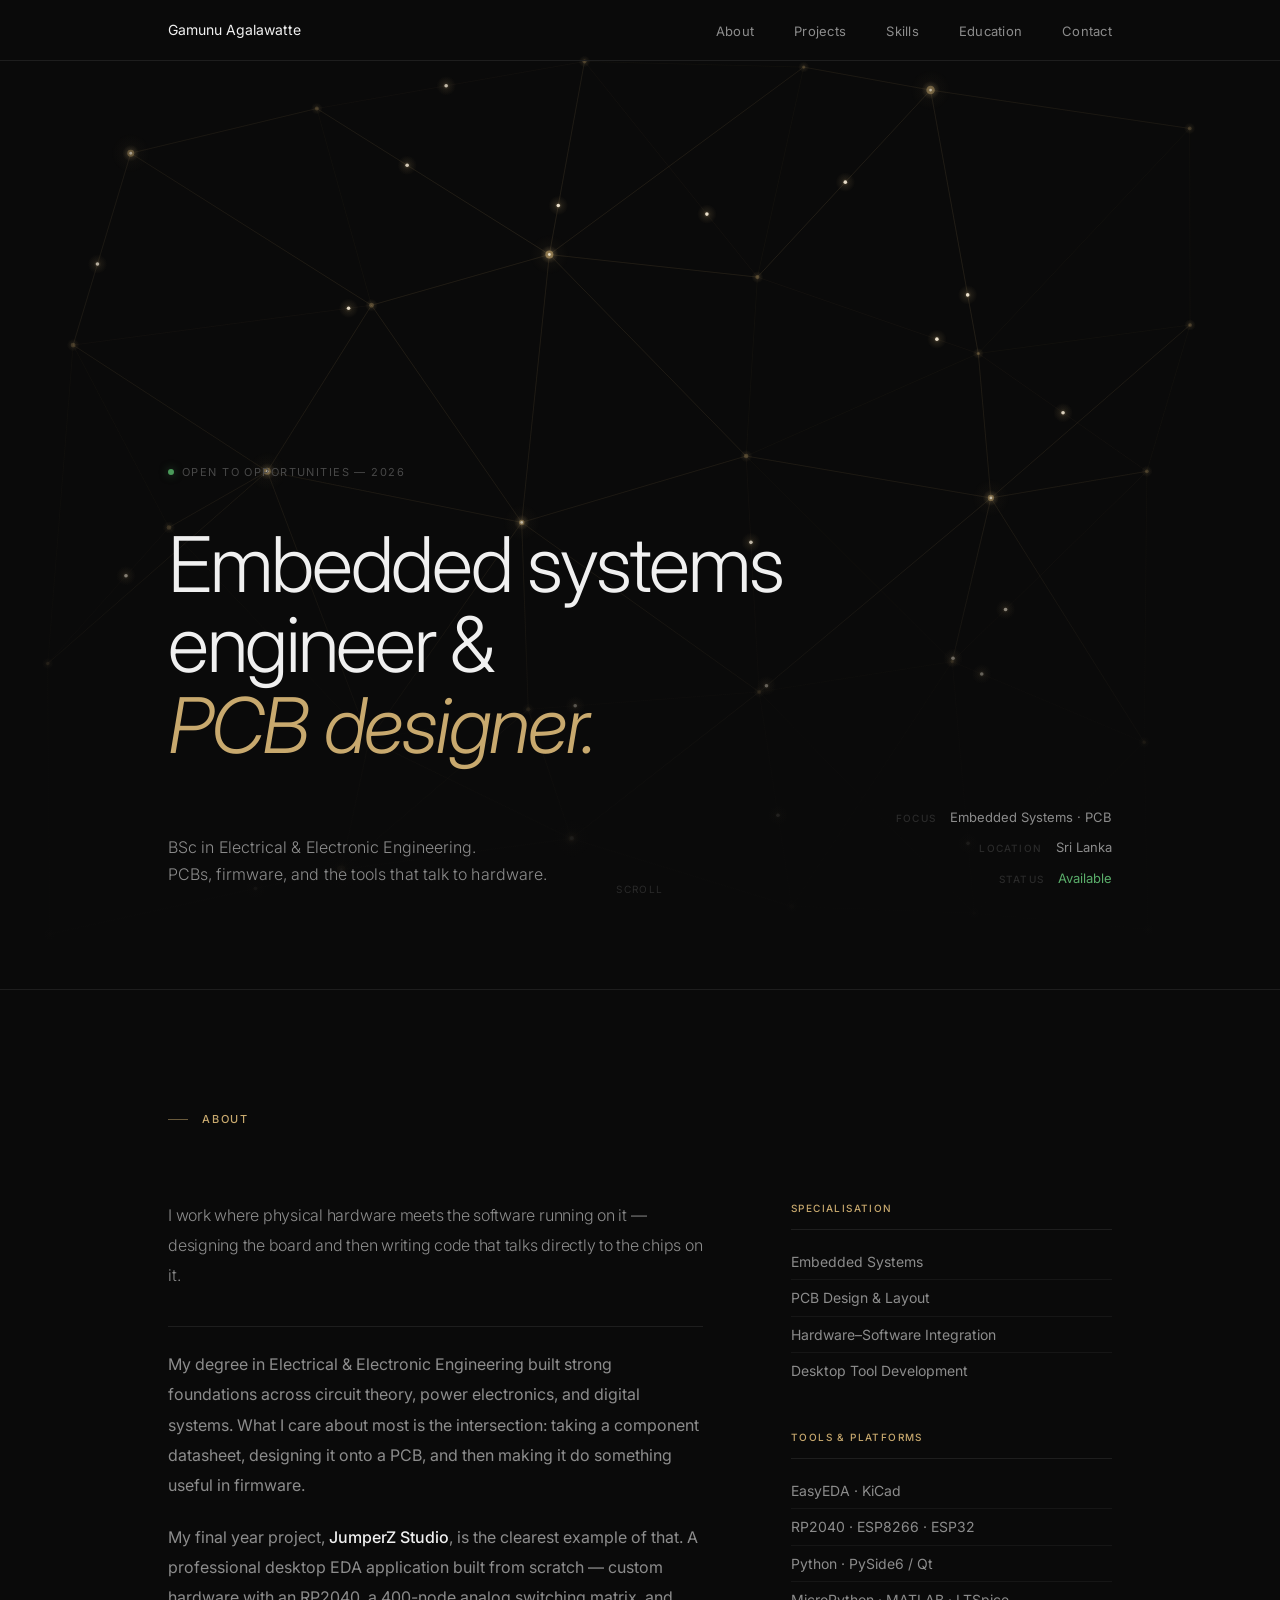
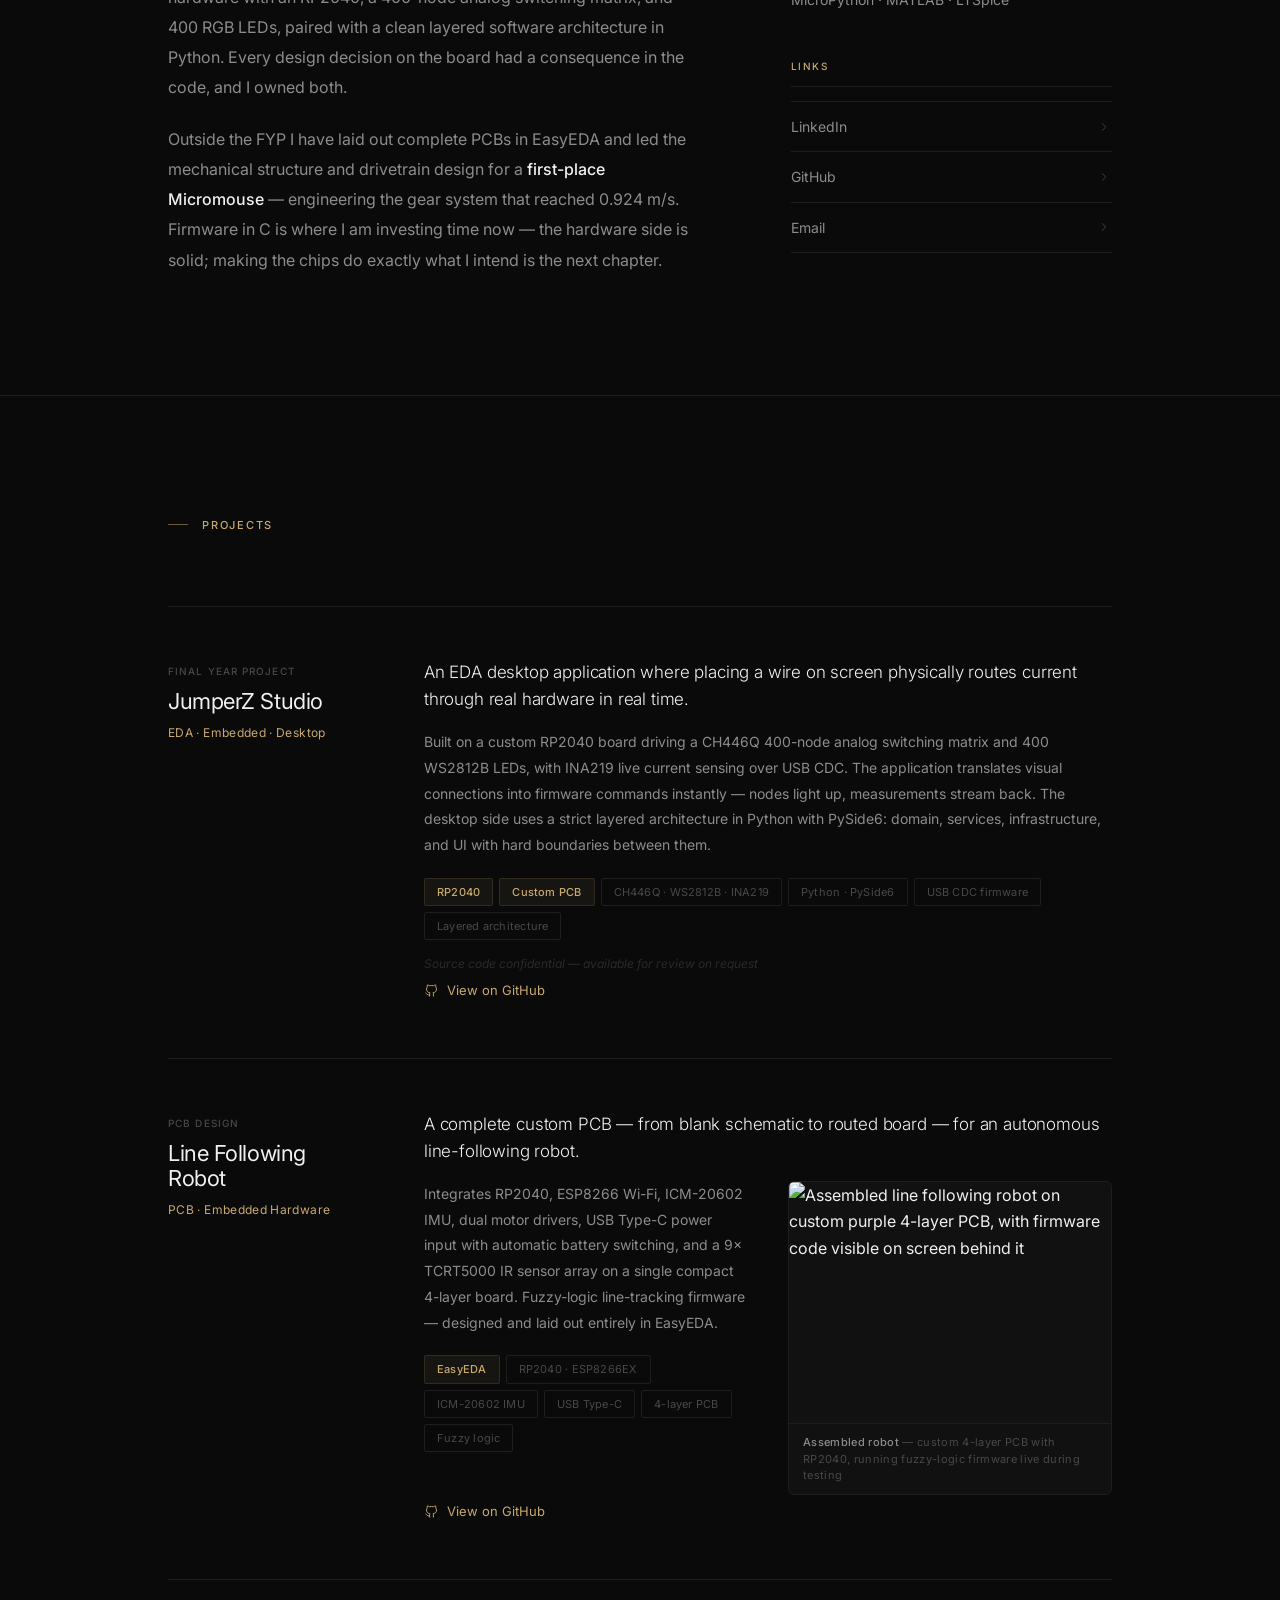
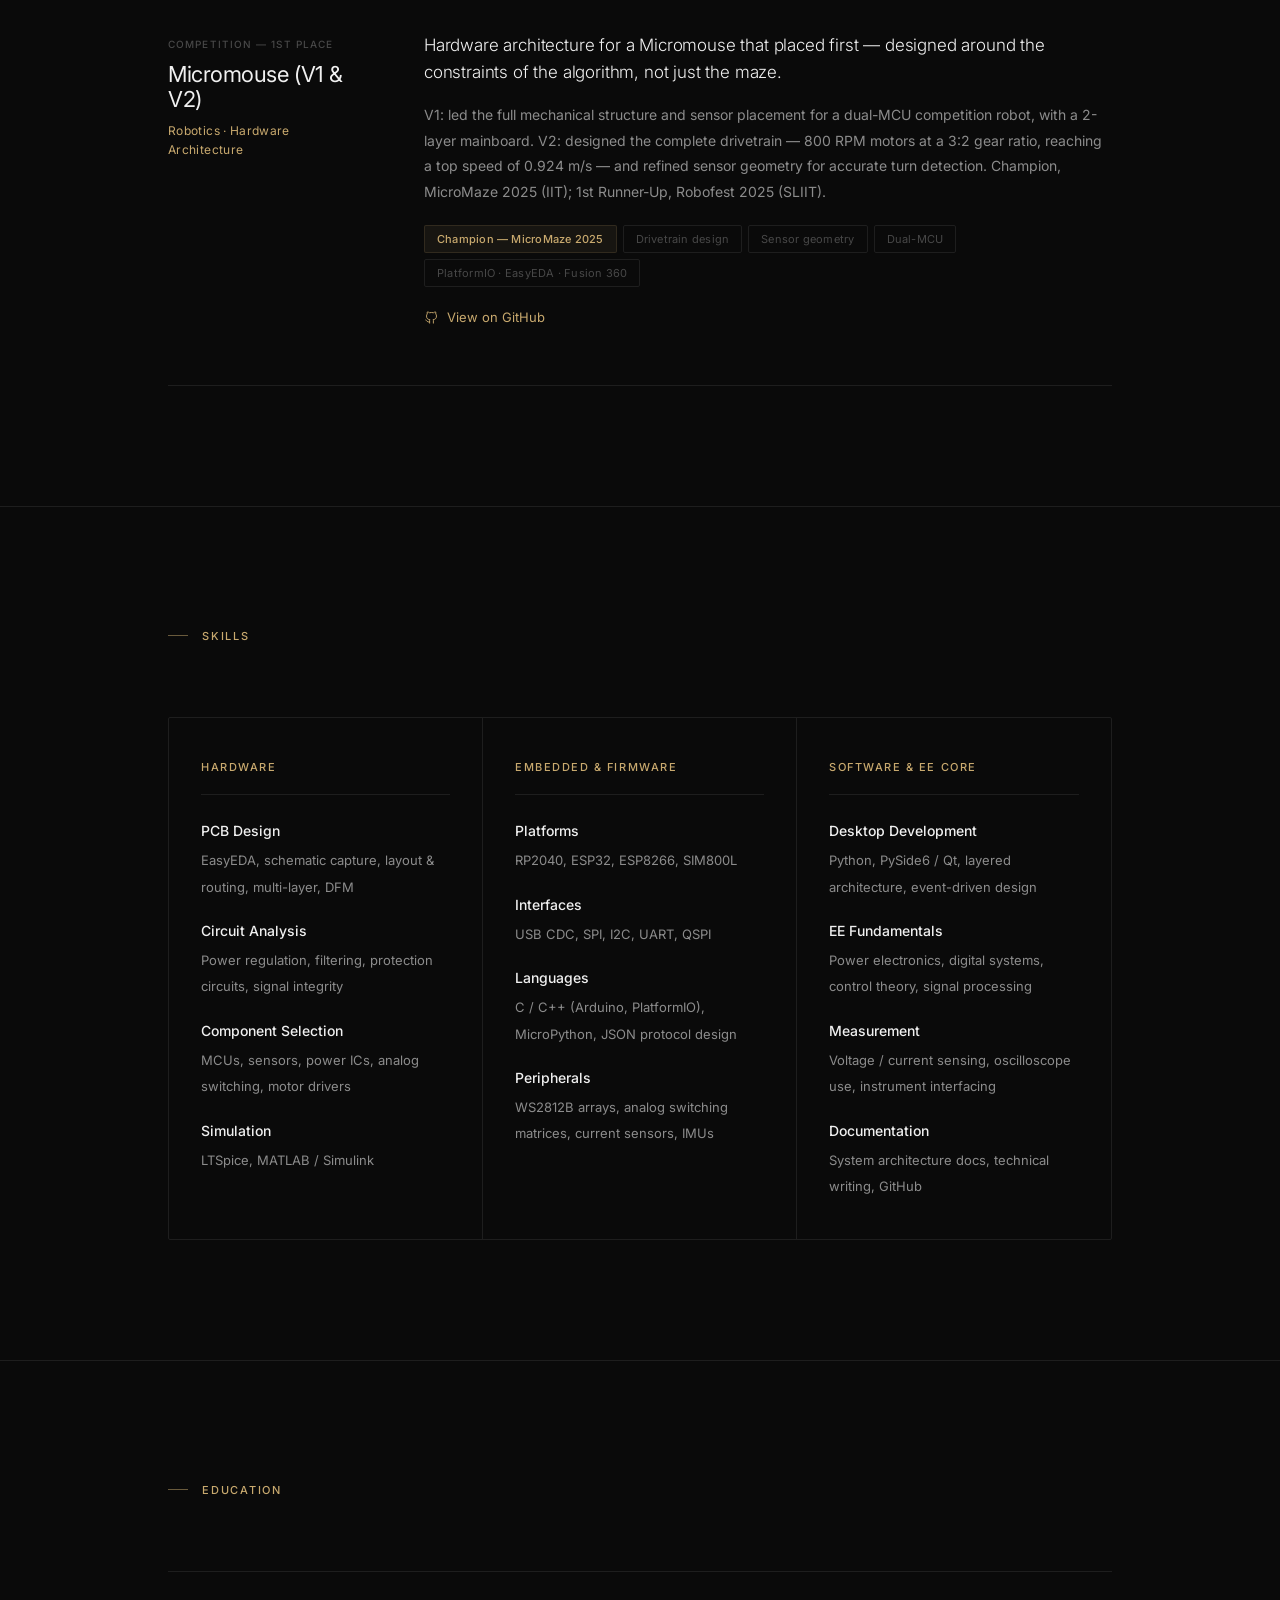
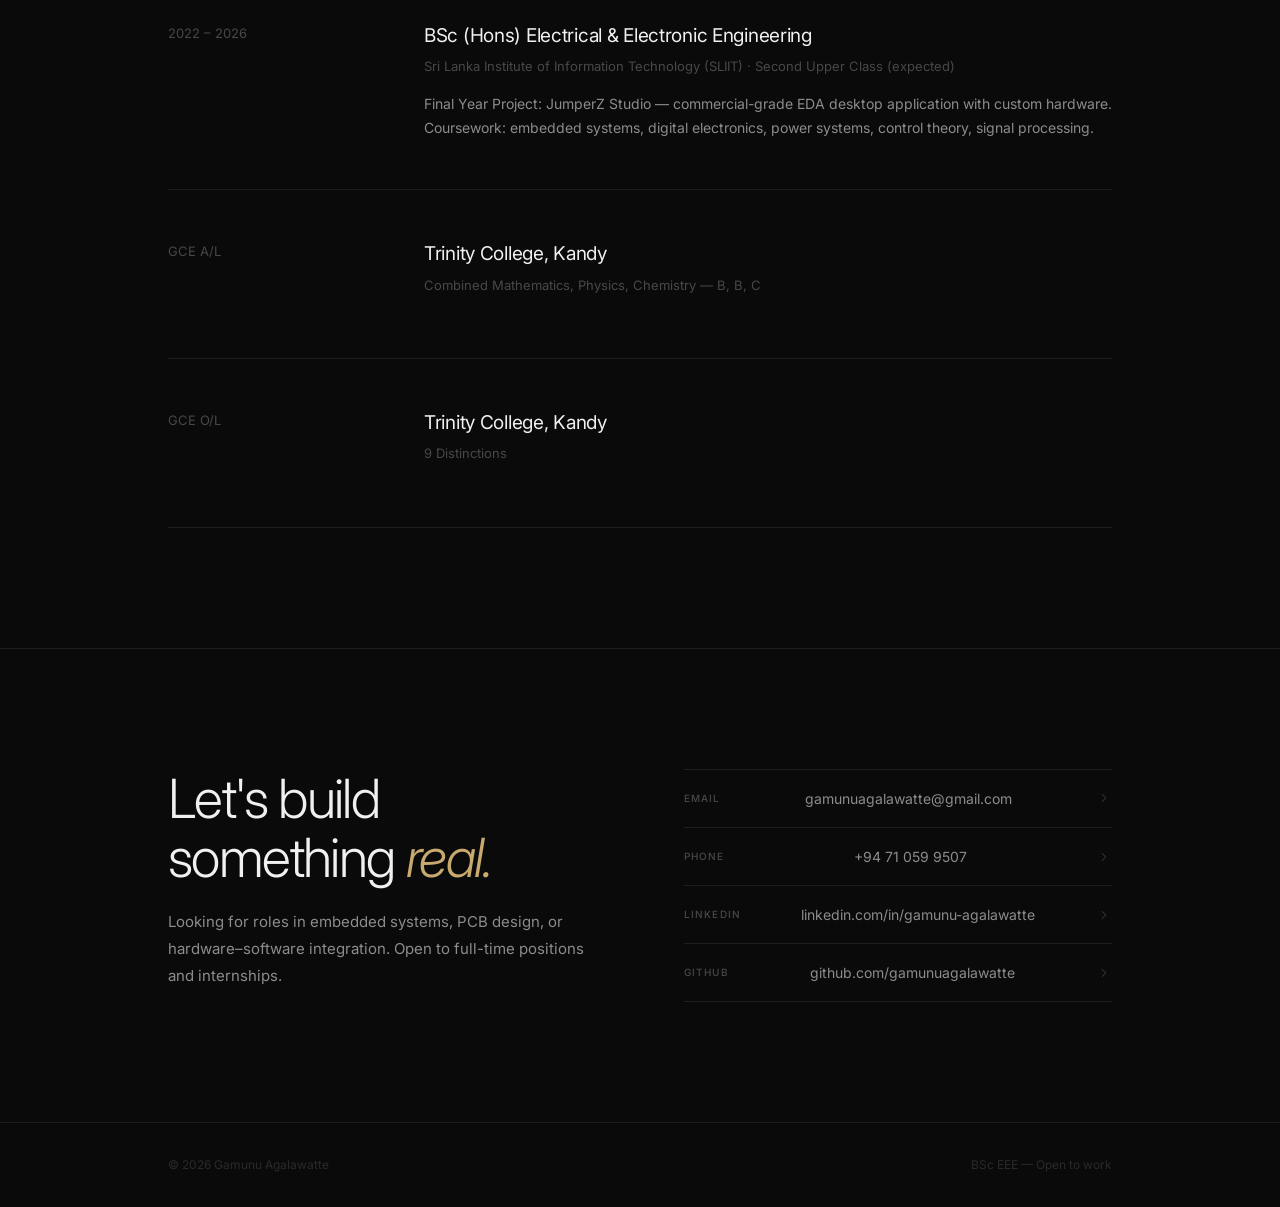
==== commit ab4659db: "Add project image grid layout and update project details" ====
--- a/index.html
+++ b/index.html
@@ -373,6 +373,32 @@
 }
 .proj-note { font-size: 12px; color: var(--text-4); font-style: italic; }
 
+/* Project image (photo/screenshot alongside a project) */
+.proj-content-grid {
+  display: grid; grid-template-columns: 1fr 1fr;
+  gap: 40px; align-items: start;
+}
+.proj-image-wrap {
+  position: relative;
+  border: 1px solid var(--line);
+  border-radius: 6px;
+  overflow: hidden;
+  background: var(--bg-raised);
+}
+.proj-img {
+  width: 100%; height: 100%;
+  object-fit: cover; display: block;
+  aspect-ratio: 4/3;
+}
+.proj-caption {
+  padding: 10px 14px;
+  border-top: 1px solid var(--line);
+  font-size: 11px; color: var(--text-3);
+  letter-spacing: 0.03em; line-height: 1.5;
+  background: var(--bg-raised);
+}
+.proj-caption strong { color: var(--text-2); font-weight: 500; }
+
 .proj-github {
   display: inline-flex; align-items: center; gap: 8px;
   font-size: 13px; color: var(--gold);
@@ -481,6 +507,7 @@
   .section { padding: 80px 0; }
   .about-grid { grid-template-columns: 1fr; gap: 52px; }
   .project-row, .edu-row { grid-template-columns: 1fr; gap: 14px; }
+  .proj-content-grid { grid-template-columns: 1fr; gap: 20px; }
   .project-row:hover { margin: 0; padding-left: 0; padding-right: 0; }
   .skills-grid { grid-template-columns: 1fr; }
   .skill-col { border-right: none; border-bottom: 1px solid var(--line); }
@@ -685,19 +712,31 @@
           A complete custom PCB — from blank schematic to routed board —
           for an autonomous line-following robot.
         </p>
-        <p class="proj-body">
-          Integrates RP2040, ESP8266 Wi-Fi, ICM-20602 IMU, dual motor drivers,
-          USB Type-C power input with automatic battery switching, and a 9× TCRT5000
-          IR sensor array on a single compact 4-layer board. Fuzzy-logic line-tracking
-          firmware — designed and laid out entirely in EasyEDA.
-        </p>
-        <div class="proj-tags">
-          <span class="proj-tag hl">EasyEDA</span>
-          <span class="proj-tag">RP2040 · ESP8266EX</span>
-          <span class="proj-tag">ICM-20602 IMU</span>
-          <span class="proj-tag">USB Type-C</span>
-          <span class="proj-tag">4-layer PCB</span>
-          <span class="proj-tag">Fuzzy logic</span>
+        <div class="proj-content-grid">
+          <div>
+            <p class="proj-body">
+              Integrates RP2040, ESP8266 Wi-Fi, ICM-20602 IMU, dual motor drivers,
+              USB Type-C power input with automatic battery switching, and a 9× TCRT5000
+              IR sensor array on a single compact 4-layer board. Fuzzy-logic line-tracking
+              firmware — designed and laid out entirely in EasyEDA.
+            </p>
+            <div class="proj-tags">
+              <span class="proj-tag hl">EasyEDA</span>
+              <span class="proj-tag">RP2040 · ESP8266EX</span>
+              <span class="proj-tag">ICM-20602 IMU</span>
+              <span class="proj-tag">USB Type-C</span>
+              <span class="proj-tag">4-layer PCB</span>
+              <span class="proj-tag">Fuzzy logic</span>
+            </div>
+          </div>
+          <div class="proj-image-wrap">
+            <img class="proj-img" src="images/line-follower-robot.jpg"
+                 alt="Assembled line following robot on custom purple 4-layer PCB, with firmware code visible on screen behind it">
+            <div class="proj-caption">
+              <strong>Assembled robot</strong> — custom 4-layer PCB with RP2040,
+              running fuzzy-logic firmware live during testing
+            </div>
+          </div>
         </div>
         <a class="proj-github" href="https://github.com/gamunuagalawatte/RP2040-line-following-robot" target="_blank" rel="noopener">
           <svg viewBox="0 0 24 24"><path d="M9 19c-4.3 1.4-4.3-2.5-6-3m12 5v-3.5c0-1 .1-1.4-.5-2 2.8-.3 5.5-1.4 5.5-6a4.6 4.6 0 0 0-1.3-3.2 4.2 4.2 0 0 0-.1-3.2s-1.1-.3-3.5 1.3a12.3 12.3 0 0 0-6.2 0C6.5 2.8 5.4 3.1 5.4 3.1a4.2 4.2 0 0 0-.1 3.2A4.6 4.6 0 0 0 4 9.5c0 4.6 2.7 5.7 5.5 6-.6.6-.6 1.2-.5 2V21"/></svg>
@@ -938,24 +977,28 @@
   function build() {
     nodes = []; edges = []; packets = [];
 
-    const COUNT = 38;
-    const cols  = 7;
-    const rows  = Math.ceil(COUNT / cols);
-
-    for (let i = 0; i < COUNT; i++) {
-      const col = i % cols;
-      const row = Math.floor(i / cols);
-      const nx = (col + 0.5) / cols + (Math.random() - 0.5) * 0.10;
-      const ny = (row + 0.5) / rows + (Math.random() - 0.5) * 0.12;
-      const major = Math.random() < 0.15;
-      nodes.push({
-        nx, ny, major,
-        r:    major ? 3.5 : 2.0,
-        ph:   Math.random() * Math.PI * 2,
-        phS:  major ? 0.013 : 0.008,
-        bT:   0,
-        eIdx: [],
-      });
+    // Density-based grid: target ~260px spacing between nodes.
+    // This keeps visual density constant regardless of canvas size —
+    // at low browser zoom, CSS pixel dimensions grow, so node count
+    // grows proportionally instead of the same nodes stretching thin.
+    const TARGET_SPACING = 260;
+    const cols = Math.max(4, Math.round(W / TARGET_SPACING));
+    const rows = Math.max(3, Math.round(H / TARGET_SPACING));
+
+    for (let row = 0; row <= rows; row++) {
+      for (let col = 0; col <= cols; col++) {
+        const nx = (col + 0.5) / (cols + 1) + (Math.random() - 0.5) * 0.10;
+        const ny = (row + 0.5) / (rows + 1) + (Math.random() - 0.5) * 0.12;
+        const major = Math.random() < 0.15;
+        nodes.push({
+          nx, ny, major,
+          r:    major ? 3.5 : 2.0,
+          ph:   Math.random() * Math.PI * 2,
+          phS:  major ? 0.013 : 0.008,
+          bT:   0,
+          eIdx: [],
+        });
+      }
     }
 
     const used = new Set();
@@ -967,7 +1010,7 @@
           j,
           d: Math.hypot((m.nx - n.nx) * W, (m.ny - n.ny) * H),
         }))
-        .filter(({ j, d }) => j !== i && d > 30 && d < 260)
+        .filter(({ j, d }) => j !== i && d > 30 && d < 320)
         .sort((a, b) => a.d - b.d)
         .forEach(({ j }) => {
           if (cnt >= max) return;
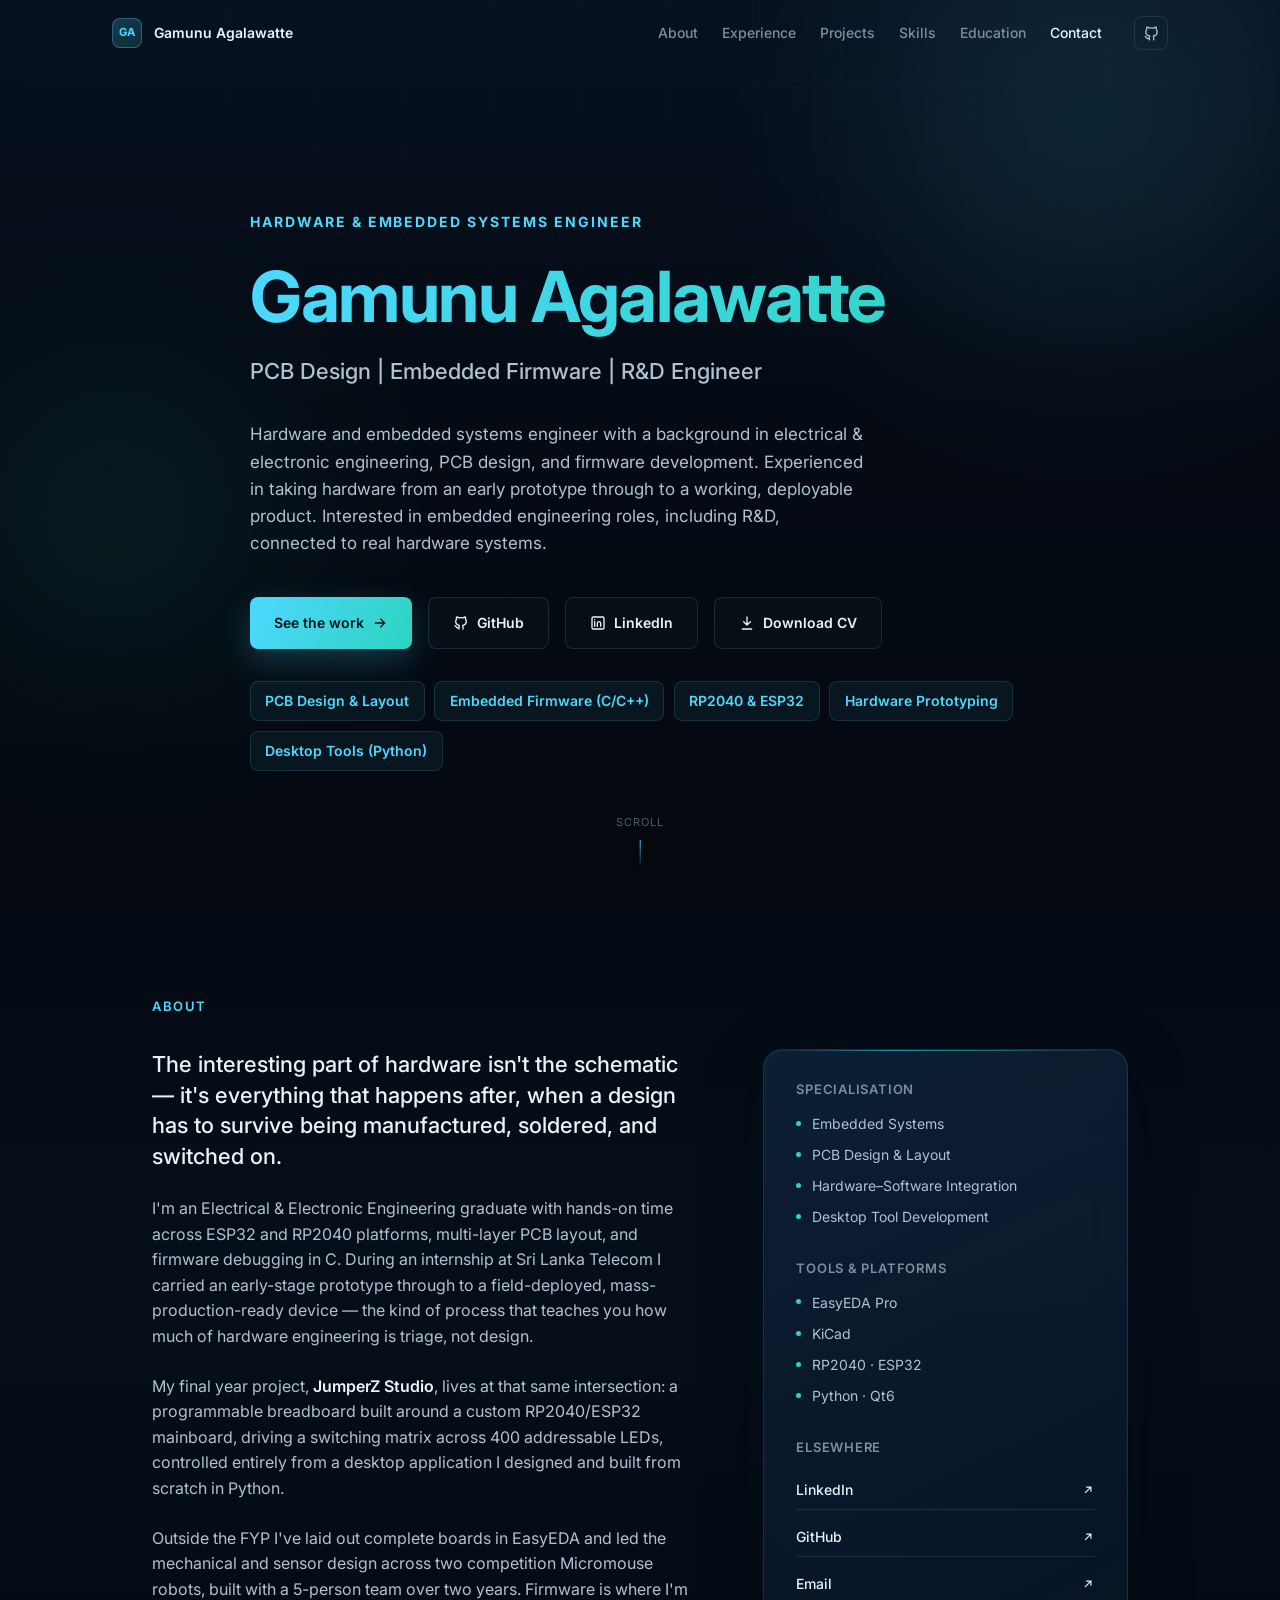
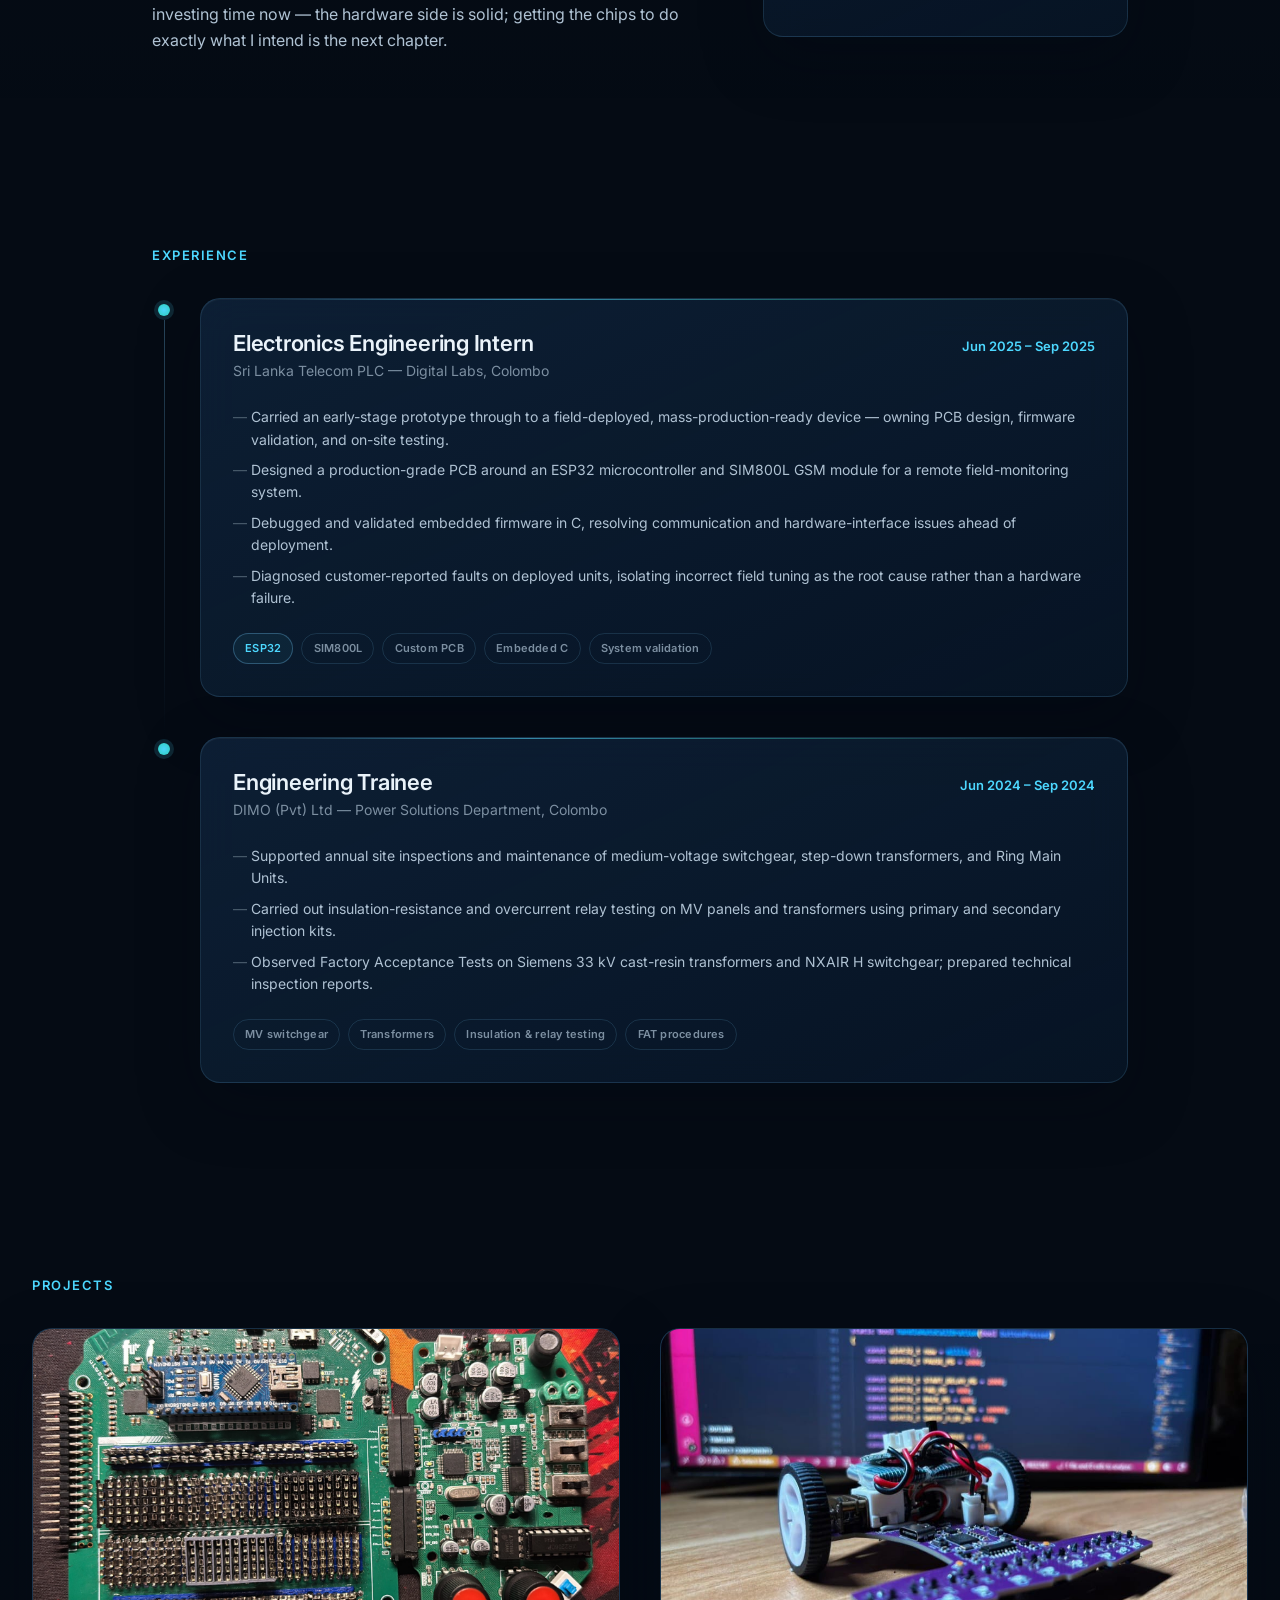
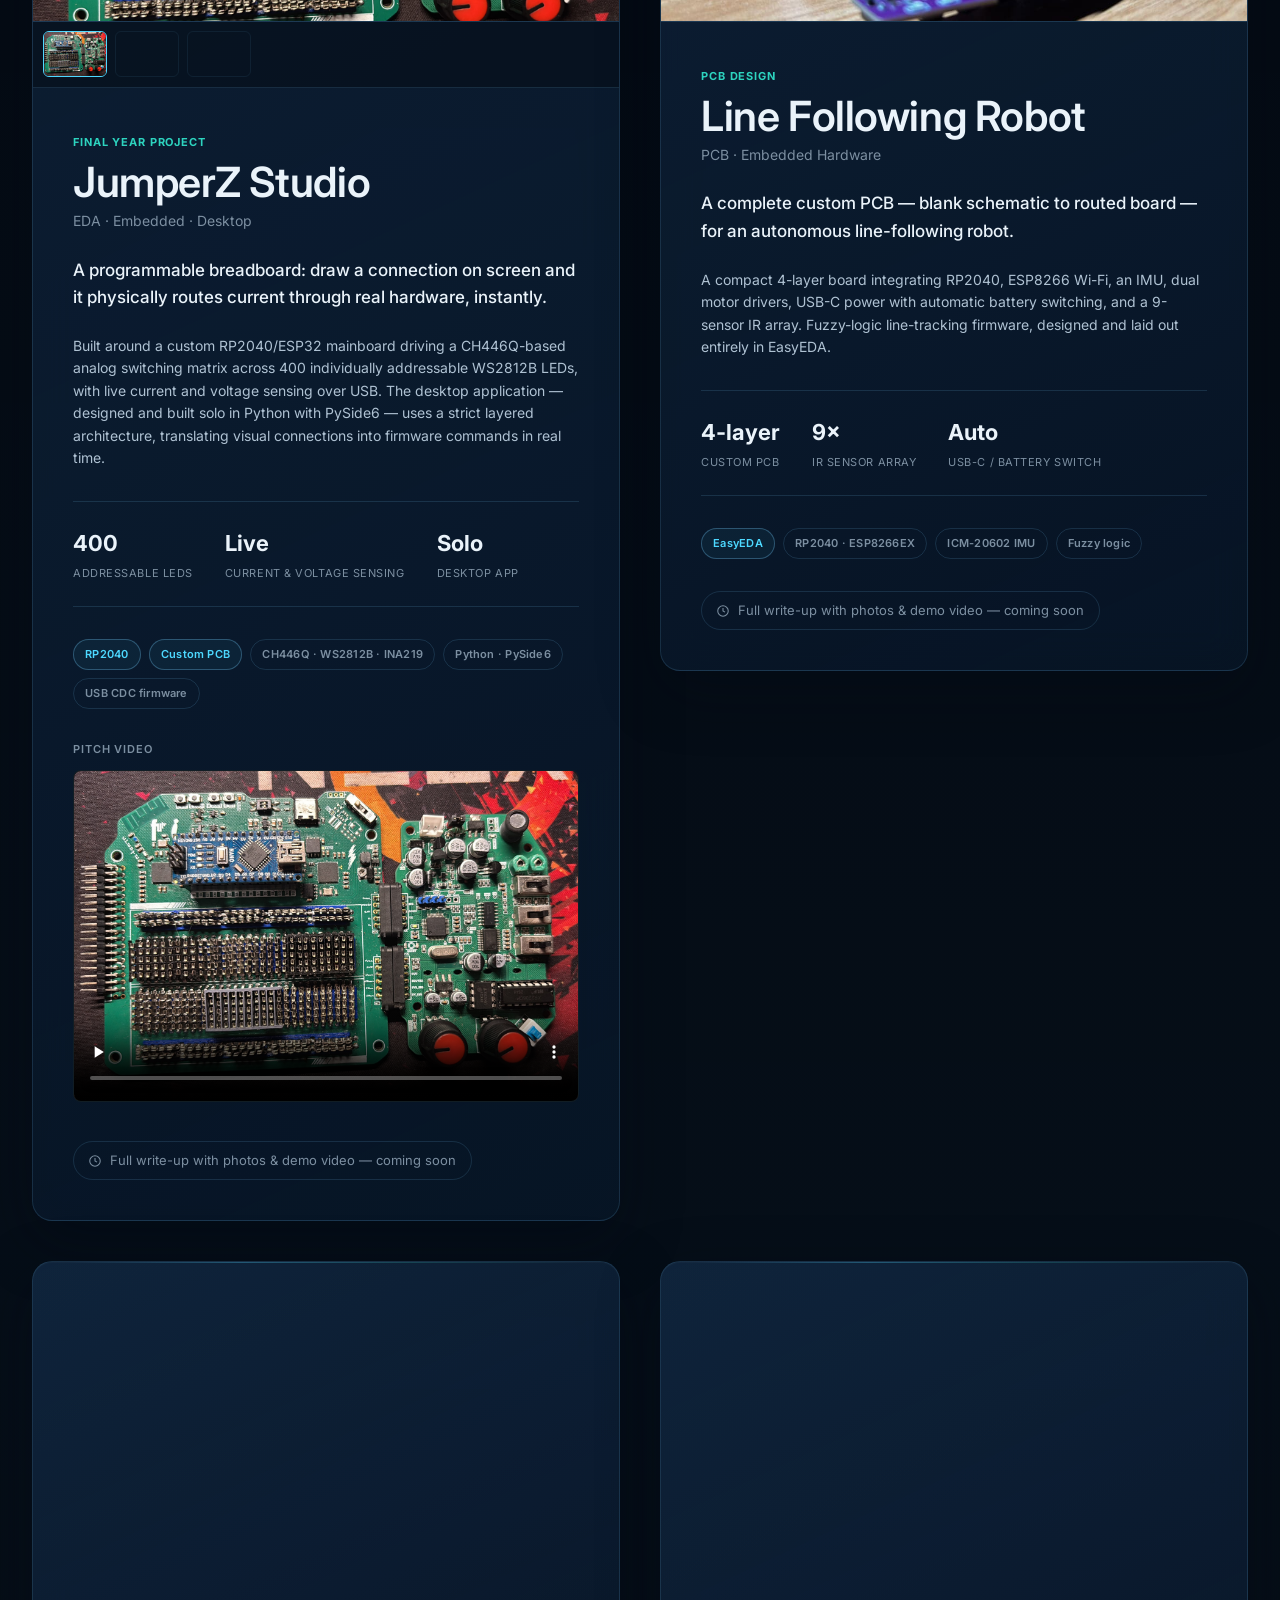
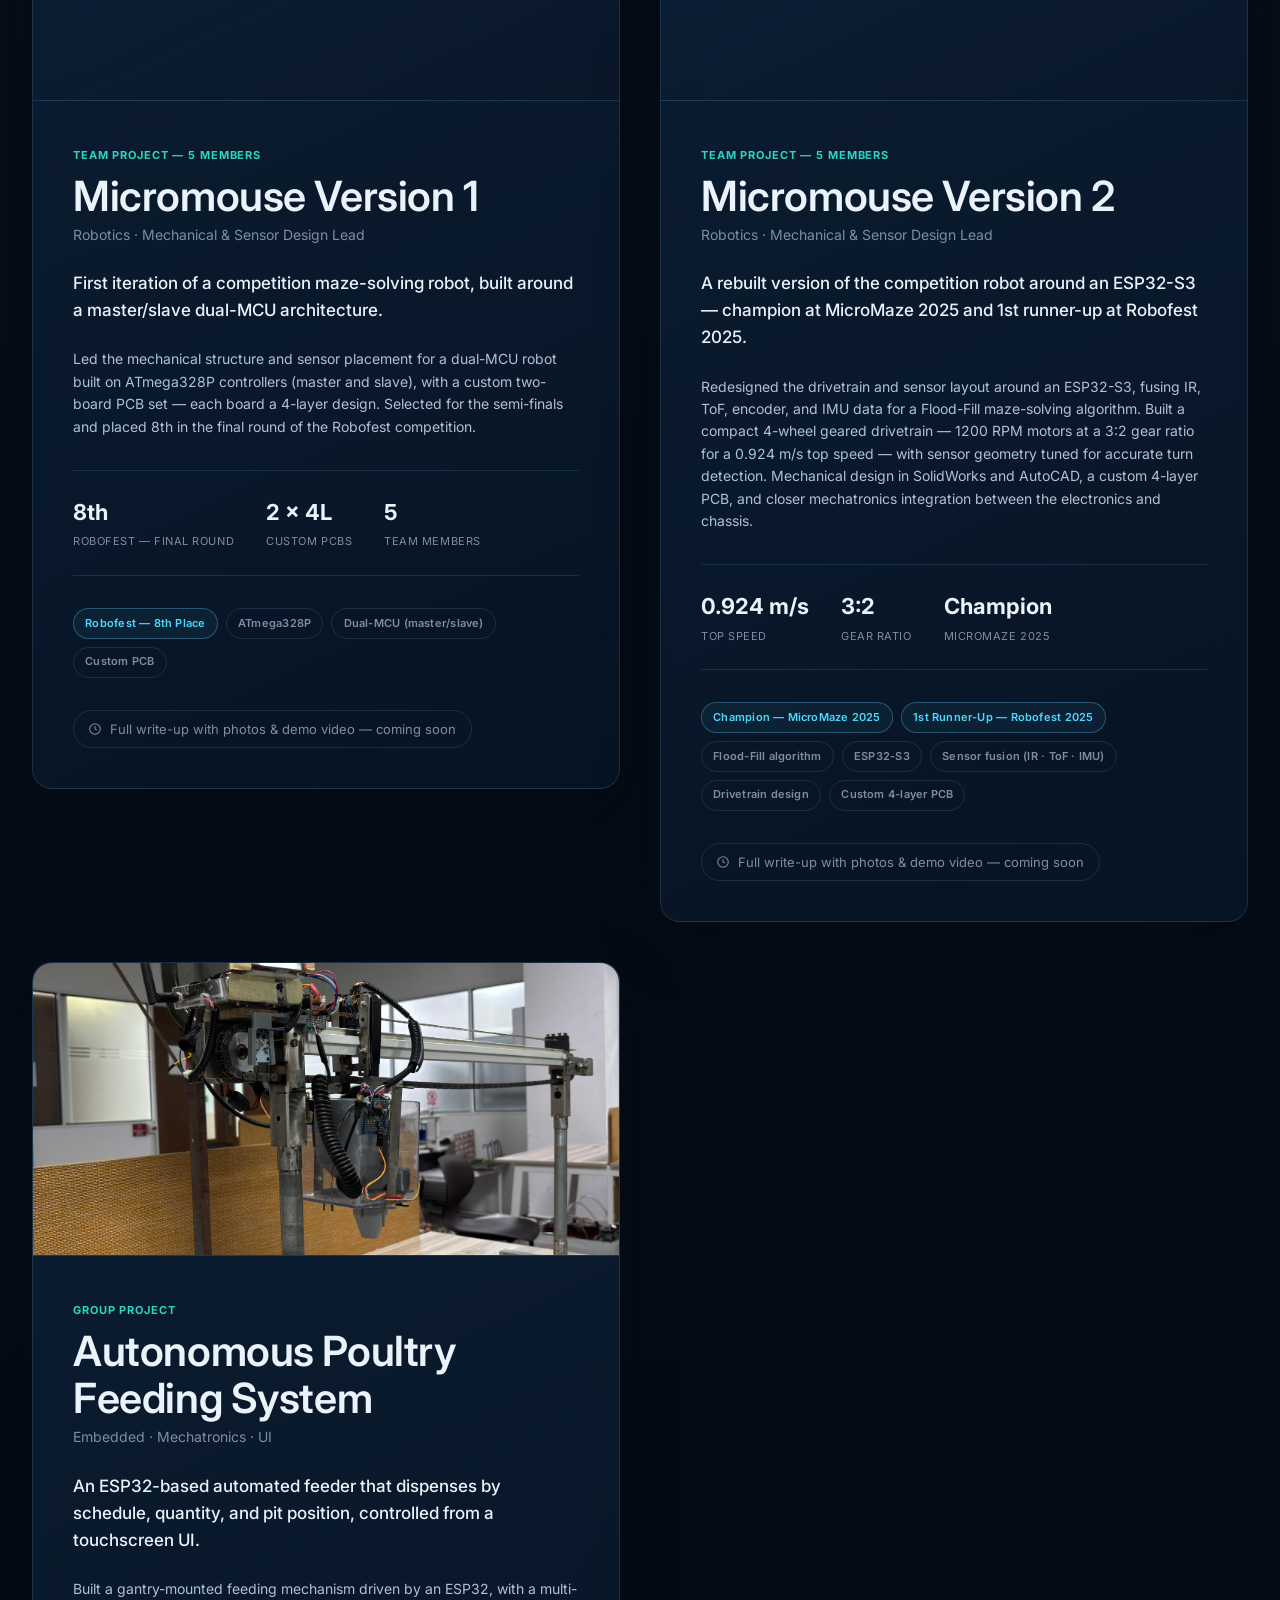
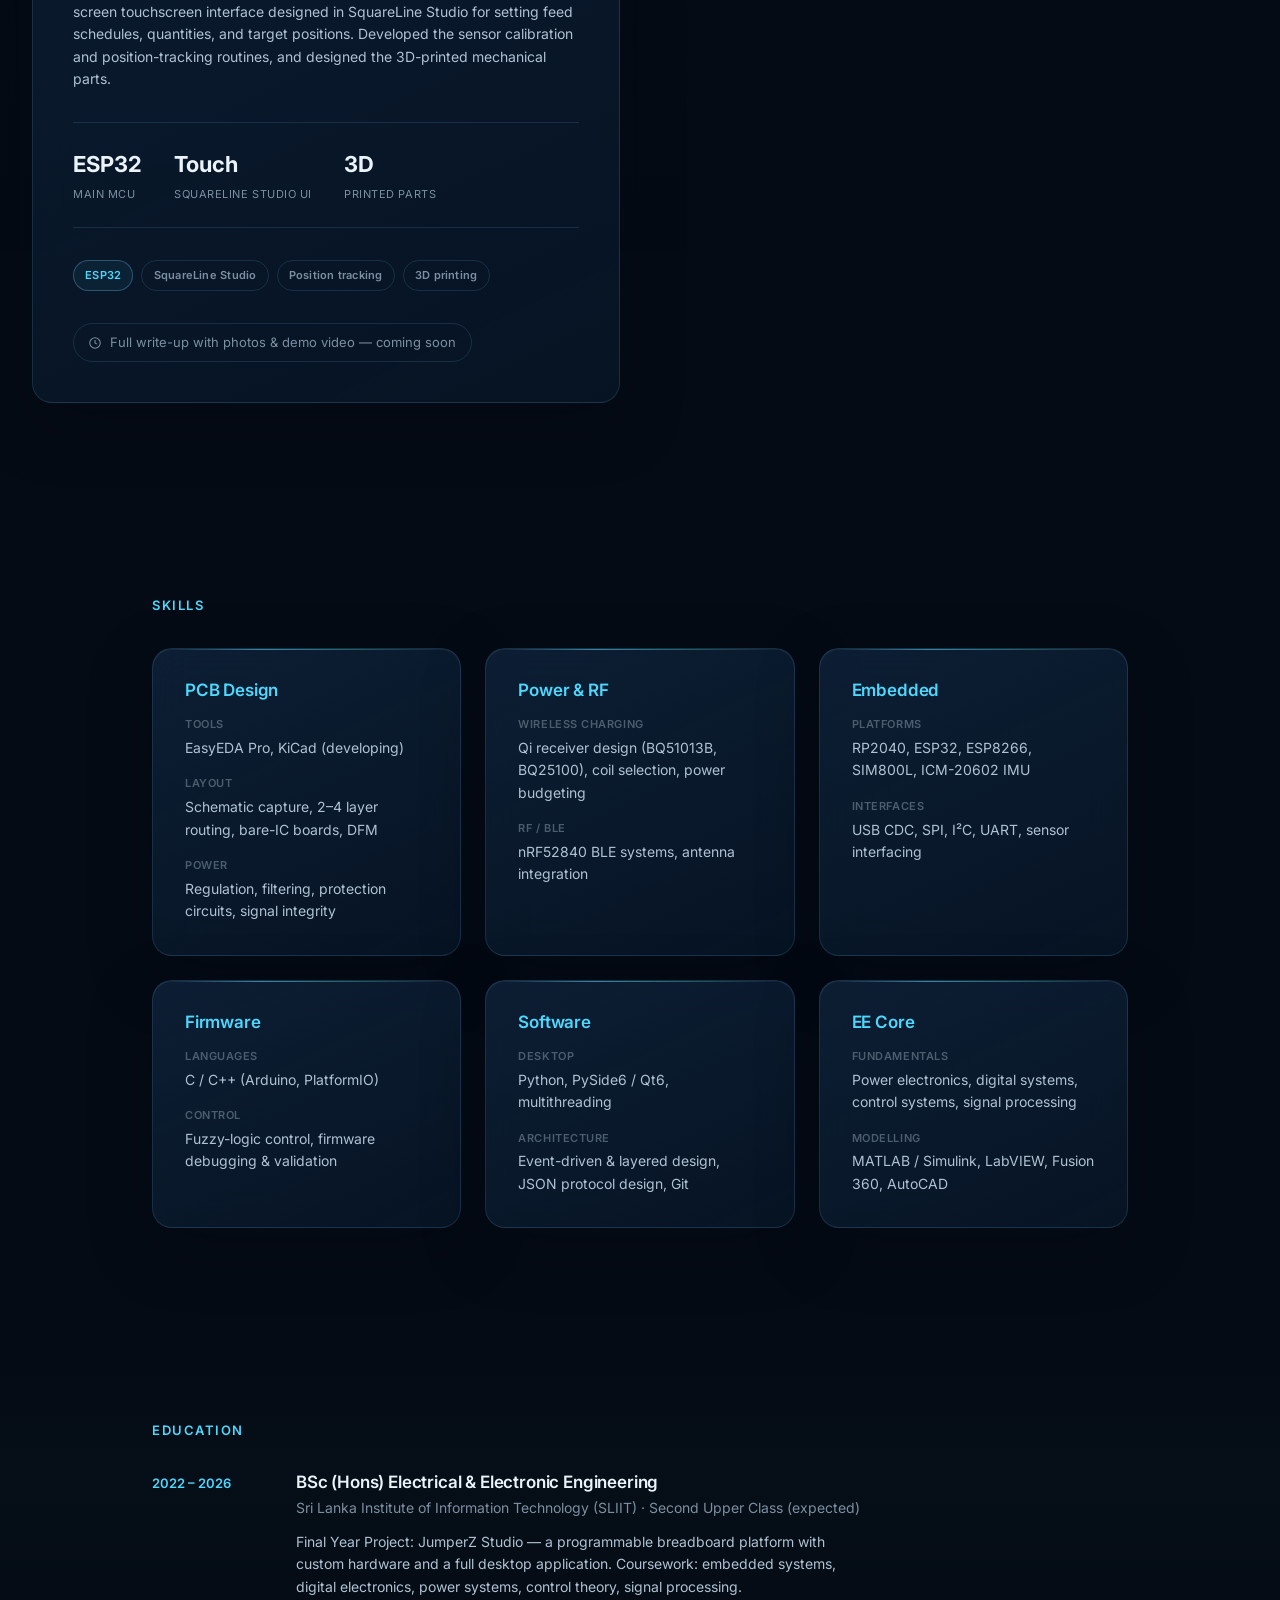
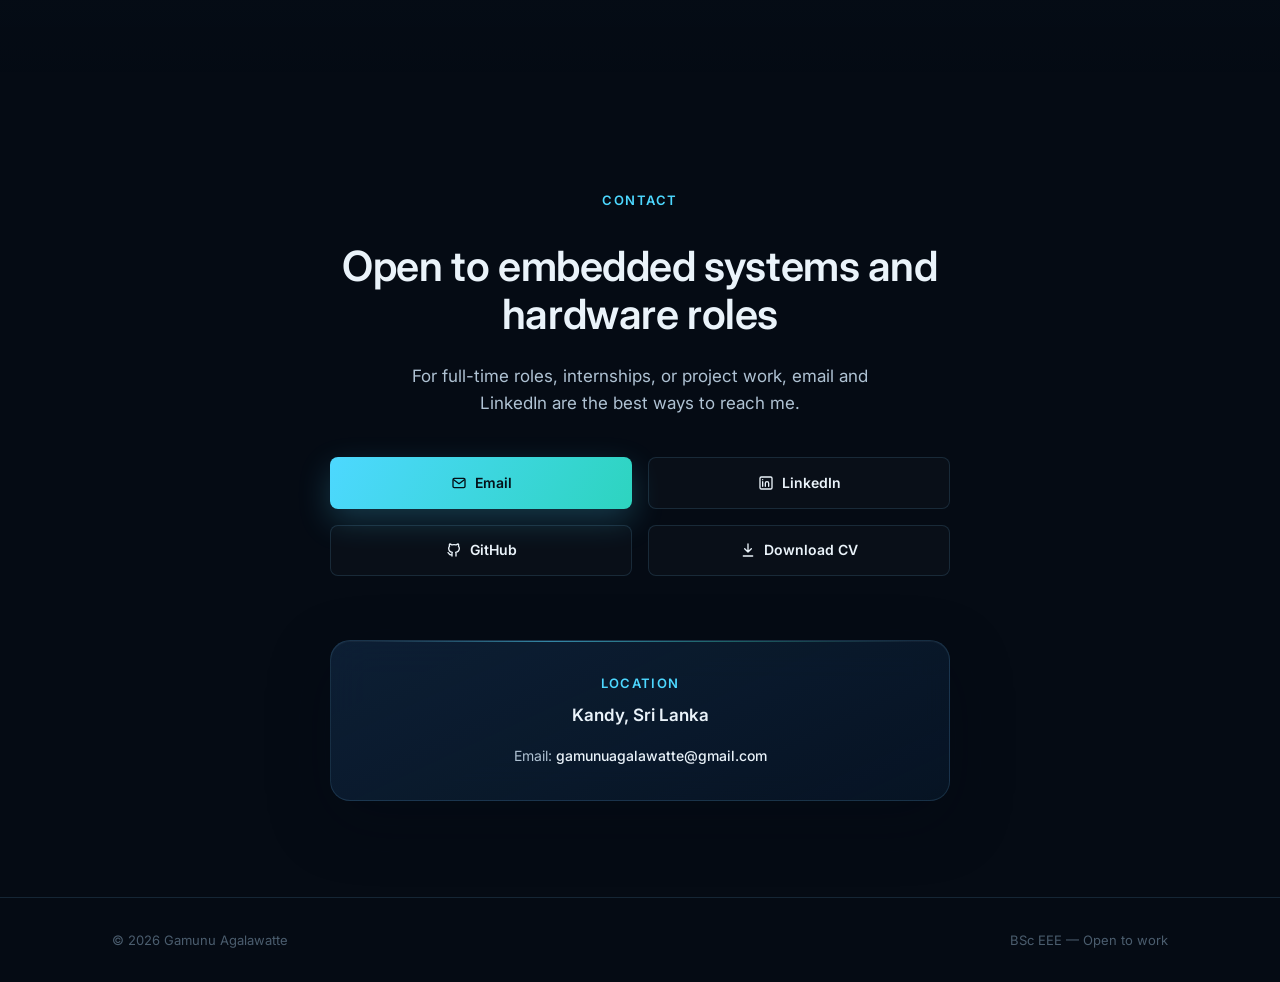
==== commit b775c1fb: "Rebuild portfolio: new design, projects, and content" ====
--- a/index.html
+++ b/index.html
@@ -3,1205 +3,660 @@
 <head>
 <meta charset="UTF-8">
 <meta name="viewport" content="width=device-width, initial-scale=1.0">
-<title>Gamunu Agalawatte — Hardware Engineer</title>
-<meta name="description" content="Hardware engineer focused on embedded systems and PCB design. BSc EEE graduate, Sri Lanka.">
-<meta property="og:title" content="Gamunu Agalawatte — Hardware Engineer">
-<meta property="og:description" content="Embedded systems, PCB design, and hardware-software integration.">
+<meta name="theme-color" content="#050B14">
+<title>Gamunu Agalawatte — Hardware &amp; Embedded Systems Engineer</title>
+<meta name="description" content="Hardware &amp; embedded systems engineer specializing in PCB design and firmware. BSc (Hons) EEE, Sri Lanka.">
+<meta name="robots" content="index, follow">
+<link rel="canonical" href="https://gamunuagalawatte.github.io/portfolio/">
+<meta property="og:title" content="Gamunu Agalawatte — Hardware &amp; Embedded Systems Engineer">
+<meta property="og:description" content="PCB design, embedded firmware, and hardware-software integration.">
 <meta property="og:type" content="website">
 <meta property="og:url" content="https://gamunuagalawatte.github.io/portfolio/">
 <meta name="twitter:card" content="summary">
-<link rel="icon" type="image/svg+xml" href="data:image/svg+xml,<svg xmlns='http://www.w3.org/2000/svg' viewBox='0 0 32 32'><rect width='32' height='32' rx='4' fill='%230A0A0A'/><circle cx='16' cy='16' r='5' fill='none' stroke='%23C8A96E' stroke-width='2'/><line x1='16' y1='4' x2='16' y2='11' stroke='%23C8A96E' stroke-width='1.5'/><line x1='16' y1='21' x2='16' y2='28' stroke='%23C8A96E' stroke-width='1.5'/><line x1='4' y1='16' x2='11' y2='16' stroke='%23C8A96E' stroke-width='1.5'/><line x1='21' y1='16' x2='28' y2='16' stroke='%23C8A96E' stroke-width='1.5'/></svg>">
+<link rel="icon" type="image/svg+xml" href="data:image/svg+xml,<svg xmlns='http://www.w3.org/2000/svg' viewBox='0 0 32 32'><defs><linearGradient id='g' x1='0' y1='0' x2='1' y2='1'><stop offset='0' stop-color='%234DD8FF'/><stop offset='1' stop-color='%232DD4BF'/></linearGradient></defs><rect width='32' height='32' rx='8' fill='%23050B14'/><path d='M9 21 L16 8 L23 21' fill='none' stroke='url(%23g)' stroke-width='2.2' stroke-linejoin='round' stroke-linecap='round'/><circle cx='16' cy='21' r='2' fill='url(%23g)'/></svg>">
 <link rel="preconnect" href="https://fonts.googleapis.com">
-<link href="https://fonts.googleapis.com/css2?family=Inter:ital,wght@0,300;0,400;0,500;1,300;1,400&display=swap" rel="stylesheet">
-<style>
-
-/* ─── RESET ──────────────────────────────────────────── */
-*, *::before, *::after { box-sizing: border-box; margin: 0; padding: 0; }
-html { scroll-behavior: smooth; }
-
-/* ─── TOKENS ─────────────────────────────────────────── */
-:root {
-  --bg:        #0A0A0A;
-  --bg-raised: #111111;
-  --line:      #1E1E1E;
-  --line-soft: #161616;
-  --text:      #F0F0F0;
-  --text-2:    #8C8C8C;
-  --text-3:    #484848;
-  --text-4:    #2A2A2A;
-  --gold:      #C8A96E;
-  --gold-soft: rgba(200,169,110,0.07);
-  --gold-bd:   rgba(200,169,110,0.15);
-  --f:         'Inter', system-ui, sans-serif;
-  --out:       cubic-bezier(0.16, 1, 0.3, 1);
-  --std:       cubic-bezier(0.4, 0, 0.2, 1);
-}
-
-/* ─── BASE ───────────────────────────────────────────── */
-body {
-  background: var(--bg);
-  color: var(--text);
-  font-family: var(--f);
-  font-size: 16px;
-  font-weight: 400;
-  line-height: 1.65;
-  -webkit-font-smoothing: antialiased;
-  overflow-x: hidden;
-}
-a { color: inherit; text-decoration: none; }
-
-/* ─── LAYOUT ─────────────────────────────────────────── */
-.wrap { max-width: 1040px; margin: 0 auto; padding: 0 48px; }
-
-/* ─── NAV ────────────────────────────────────────────── */
-nav {
-  position: fixed; top: 0; left: 0; right: 0; z-index: 100;
-  border-bottom: 1px solid transparent;
-  transition: background 0.5s var(--std), border-color 0.5s;
-}
-nav.scrolled {
-  background: rgba(10,10,10,0.94);
-  backdrop-filter: blur(24px);
-  -webkit-backdrop-filter: blur(24px);
-  border-color: var(--line);
-}
-.nav-inner {
-  max-width: 1040px; margin: 0 auto; padding: 0 48px;
-  height: 60px;
-  display: flex; align-items: center; justify-content: space-between;
-}
-.nav-logo {
-  font-size: 14px; font-weight: 400; color: var(--text);
-  opacity: 0; transition: opacity 0.4s;
-}
-nav.scrolled .nav-logo { opacity: 1; }
-
-/* Desktop links */
-.nav-links { display: flex; gap: 40px; list-style: none; }
-.nav-links a {
-  font-size: 13px; font-weight: 400; color: var(--text-2);
-  letter-spacing: 0.02em; transition: color 0.2s;
-  position: relative;
-}
-.nav-links a::after {
-  content: ''; position: absolute;
-  bottom: -3px; left: 0; right: 0; height: 1px;
-  background: var(--gold);
-  transform: scaleX(0); transform-origin: left;
-  transition: transform 0.3s var(--out);
-}
-.nav-links a:hover { color: var(--text); }
-.nav-links a:hover::after { transform: scaleX(1); }
-
-/* Hamburger — mobile only */
-.nav-burger {
-  display: none;
-  flex-direction: column; justify-content: center;
-  gap: 5px; width: 28px; height: 28px;
-  cursor: pointer; background: none; border: none; padding: 0;
-}
-.nav-burger span {
-  display: block; width: 22px; height: 1.5px;
-  background: var(--text-2);
-  transition: transform 0.3s var(--out), opacity 0.2s, background 0.2s;
-  transform-origin: center;
-}
-.nav-burger:hover span { background: var(--text); }
-.nav-burger.open span:nth-child(1) { transform: translateY(6.5px) rotate(45deg); }
-.nav-burger.open span:nth-child(2) { opacity: 0; transform: scaleX(0); }
-.nav-burger.open span:nth-child(3) { transform: translateY(-6.5px) rotate(-45deg); }
-
-.nav-drawer {
-  position: fixed; top: 60px; left: 0; right: 0; z-index: 99;
-  background: rgba(10,10,10,0.97);
-  backdrop-filter: blur(24px);
-  border-bottom: 1px solid var(--line);
-  padding: 0 48px;
-  max-height: 0; overflow: hidden;
-  transition: max-height 0.4s var(--out), padding 0.3s;
-}
-.nav-drawer.open {
-  max-height: 400px;
-  padding: 24px 48px 32px;
-}
-.nav-drawer ul { list-style: none; display: flex; flex-direction: column; gap: 4px; }
-.nav-drawer a {
-  display: block; padding: 12px 0;
-  font-size: 18px; font-weight: 300; color: var(--text-2);
-  border-bottom: 1px solid var(--line);
-  transition: color 0.2s, padding-left 0.2s;
-}
-.nav-drawer a:hover { color: var(--text); padding-left: 6px; }
-
-/* ═══════════════════════════════════════════════════════
-   HERO
-═══════════════════════════════════════════════════════ */
-#hero {
-  position: relative;
-  min-height: 110vh;
-  display: flex; flex-direction: column; justify-content: flex-end;
-  border-bottom: 1px solid var(--line);
-  overflow: hidden;
-}
-
-#circuit-canvas {
-  position: absolute; inset: 0;
-  width: 100%; height: 100%;
-  pointer-events: none;
-}
-
-.hero-vignette {
-  position: absolute; inset: 0; pointer-events: none;
-  background:
-    radial-gradient(ellipse 90% 70% at 55% 40%, transparent 30%, rgba(10,10,10,0.65) 100%),
-    linear-gradient(to top,
-      rgba(10,10,10,1.00)  0%,
-      rgba(10,10,10,0.85) 18%,
-      rgba(10,10,10,0.20) 45%,
-      transparent         65%
-    );
-}
-
-.hero-body {
-  position: relative; z-index: 2;
-  padding: 0 48px 100px;
-  max-width: 1040px; margin: 0 auto; width: 100%;
-}
-
-.hero-tag {
-  display: inline-flex; align-items: center; gap: 8px;
-  margin-bottom: 44px;
-  font-size: 11px; font-weight: 400;
-  color: var(--text-3); letter-spacing: 0.13em; text-transform: uppercase;
-  opacity: 0; animation: af 0.5s var(--out) 0.15s forwards;
-}
-.tag-dot {
-  width: 6px; height: 6px; border-radius: 50%;
-  background: #4a9a5a;
-  box-shadow: 0 0 8px rgba(74,154,90,0.5);
-}
-
-.hero-hl { margin-bottom: 40px; }
-.hl-mask {
-  display: block; overflow: hidden;
-  padding-bottom: 6px; margin-bottom: -6px;
-}
-.hl-text {
-  display: block;
-  font-size: clamp(48px, 6vw, 80px);
-  font-weight: 300;
-  line-height: 1.05;
-  letter-spacing: -0.03em;
-  color: var(--text);
-  transform: translateY(110%); opacity: 0;
-  animation: cu 0.95s var(--out) forwards;
-}
-.hl-text em {
-  font-style: italic; font-weight: 300;
-  color: var(--gold);
-}
-.hl-mask:nth-child(1) .hl-text { animation-delay: 0.28s; }
-.hl-mask:nth-child(2) .hl-text { animation-delay: 0.43s; }
-.hl-mask:nth-child(3) .hl-text { animation-delay: 0.58s; }
-
-@keyframes cu { to { transform: translateY(0); opacity: 1; } }
-@keyframes af { to { opacity: 1; } }
-@keyframes au { from { opacity:0; transform:translateY(8px) } to { opacity:1; transform:none } }
-
-.hero-lower {
-  display: flex; align-items: flex-end;
-  justify-content: space-between; gap: 48px;
-  opacity: 0; animation: au 0.7s var(--out) 0.95s forwards;
-}
-.hero-sub {
-  font-size: 16px; font-weight: 300;
-  color: var(--text-2); line-height: 1.72;
-  max-width: 400px; letter-spacing: 0.005em;
-}
-.hero-meta {
-  display: flex; flex-direction: column;
-  align-items: flex-end; gap: 9px; flex-shrink: 0;
-}
-.meta-row { display: flex; align-items: baseline; gap: 14px; }
-.meta-key {
-  font-size: 10px; font-weight: 500; color: var(--text-4);
-  letter-spacing: 0.12em; text-transform: uppercase;
-}
-.meta-val { font-size: 13px; color: var(--text-2); }
-.meta-val.open { color: #5aad6a; }
-
-.scroll-hint {
-  position: absolute; bottom: 48px; left: 50%;
-  transform: translateX(-50%);
-  display: flex; flex-direction: column; align-items: center; gap: 8px;
-  font-size: 10px; color: var(--text-4);
-  letter-spacing: 0.14em; text-transform: uppercase;
-  opacity: 0; animation: af 0.6s var(--out) 1.7s forwards;
-  pointer-events: none; z-index: 2;
-}
-.scroll-line {
-  width: 1px; height: 36px;
-  background: linear-gradient(to bottom, var(--text-3), transparent);
-  animation: sdrop 2.2s var(--out) 2s infinite;
-  transform-origin: top; transform: scaleY(0);
-}
-@keyframes sdrop {
-  0%   { transform: scaleY(0); opacity: 0; }
-  25%  { opacity: 1; }
-  100% { transform: scaleY(1); opacity: 0; }
-}
-
-/* ═══════════════════════════════════════════════════════
-   SECTIONS
-═══════════════════════════════════════════════════════ */
-.section { padding: 120px 0; border-bottom: 1px solid var(--line); }
-
-.section-label {
-  font-size: 11px; font-weight: 500;
-  color: var(--gold); letter-spacing: 0.16em; text-transform: uppercase;
-  display: flex; align-items: center; gap: 14px;
-  margin-bottom: 72px;
-}
-.section-label::before {
-  content: ''; width: 20px; height: 1px;
-  background: var(--gold); opacity: 0.5;
-}
-
-/* ─── ABOUT ──────────────────────────────────────────── */
-.about-grid {
-  display: grid; grid-template-columns: 1.25fr 0.75fr;
-  gap: 88px; align-items: start;
-}
-
-.about-lede {
-  font-size: 22px; font-weight: 300;
-  color: var(--text); line-height: 1.5;
-  letter-spacing: -0.015em;
-  margin-bottom: 36px;
-  padding-bottom: 36px;
-  border-bottom: 1px solid var(--line);
-}
-
-.about-text p {
-  font-size: 16px; color: var(--text-2);
-  line-height: 1.88; margin-bottom: 22px;
-}
-.about-text p:last-child { margin-bottom: 0; }
-.about-text strong { color: var(--text); font-weight: 500; }
-
-.aside-group { margin-bottom: 40px; }
-.aside-group:last-child { margin-bottom: 0; }
-.aside-group-label {
-  font-size: 10px; font-weight: 500; color: var(--gold);
-  letter-spacing: 0.14em; text-transform: uppercase;
-  padding-bottom: 12px; border-bottom: 1px solid var(--line);
-  margin-bottom: 14px;
-}
-.aside-list { list-style: none; }
-.aside-list li {
-  font-size: 14px; color: var(--text-2);
-  padding: 8px 0; border-bottom: 1px solid var(--line-soft); line-height: 1.4;
-}
-.aside-list li:last-child { border-bottom: none; }
-.aside-links { list-style: none; }
-.aside-links li a {
-  display: flex; align-items: center; justify-content: space-between;
-  padding: 13px 0; border-bottom: 1px solid var(--line);
-  font-size: 14px; color: var(--text-2); transition: color 0.2s, padding-left 0.2s;
-}
-.aside-links li:first-child a { border-top: 1px solid var(--line); }
-.aside-links li a:hover { color: var(--text); padding-left: 4px; }
-.aside-links li a:hover .arr { color: var(--gold); transform: translateX(4px); }
-.arr {
-  display: inline-flex; align-items: center; justify-content: center;
-  width: 16px; height: 16px; flex-shrink: 0;
-  color: var(--text-3);
-  transition: color 0.2s, transform 0.25s;
-}
-.arr svg {
-  width: 14px; height: 14px;
-  stroke: currentColor; fill: none;
-  stroke-width: 1.5; stroke-linecap: round; stroke-linejoin: round;
-}
-
-/* ─── PROJECTS ───────────────────────────────────────── */
-.project-row {
-  display: grid; grid-template-columns: 200px 1fr;
-  gap: 56px; padding: 52px 0;
-  border-top: 1px solid var(--line);
-  transition: background 0.3s var(--std),
-              margin     0.3s var(--std),
-              padding    0.3s var(--std);
-}
-.project-row:last-child { border-bottom: 1px solid var(--line); }
-.project-row:hover {
-  background: var(--bg-raised);
-  margin: 0 -20px; padding-left: 20px; padding-right: 20px;
-}
-
-.proj-context {
-  font-size: 10px; font-weight: 500; color: var(--text-3);
-  letter-spacing: 0.11em; text-transform: uppercase;
-  margin-bottom: 10px; padding-top: 4px;
-}
-.proj-name {
-  font-size: 22px; font-weight: 400;
-  color: var(--text); letter-spacing: -0.02em;
-  line-height: 1.15; margin-bottom: 8px;
-}
-.proj-type { font-size: 12px; color: var(--gold); letter-spacing: 0.03em; }
-
-.proj-summary {
-  font-size: 17px; font-weight: 300;
-  color: var(--text); line-height: 1.6;
-  letter-spacing: -0.01em;
-  margin-bottom: 16px;
-}
-.proj-body {
-  font-size: 14px; color: var(--text-2);
-  line-height: 1.84; margin-bottom: 20px;
-}
-.proj-tags { display: flex; flex-wrap: wrap; gap: 6px; margin-bottom: 14px; }
-.proj-tag {
-  font-size: 11px; color: var(--text-3);
-  border: 1px solid var(--line); padding: 4px 12px;
-  border-radius: 2px; letter-spacing: 0.02em;
-}
-.proj-tag.hl {
-  color: var(--gold); border-color: var(--gold-bd);
-  background: var(--gold-soft); font-weight: 500;
-}
-.proj-note { font-size: 12px; color: var(--text-4); font-style: italic; }
-
-/* Project image (photo/screenshot alongside a project) */
-.proj-content-grid {
-  display: grid; grid-template-columns: 1fr 1fr;
-  gap: 40px; align-items: start;
-}
-.proj-image-wrap {
-  position: relative;
-  border: 1px solid var(--line);
-  border-radius: 6px;
-  overflow: hidden;
-  background: var(--bg-raised);
-}
-.proj-img {
-  width: 100%; height: 100%;
-  object-fit: cover; display: block;
-  aspect-ratio: 4/3;
-}
-.proj-caption {
-  padding: 10px 14px;
-  border-top: 1px solid var(--line);
-  font-size: 11px; color: var(--text-3);
-  letter-spacing: 0.03em; line-height: 1.5;
-  background: var(--bg-raised);
-}
-.proj-caption strong { color: var(--text-2); font-weight: 500; }
-
-.proj-github {
-  display: inline-flex; align-items: center; gap: 8px;
-  font-size: 13px; color: var(--gold);
-  margin-top: 6px;
-  transition: gap 0.2s;
-}
-.proj-github:hover { gap: 12px; }
-.proj-github svg {
-  width: 15px; height: 15px;
-  stroke: currentColor; fill: none;
-  stroke-width: 1.5; stroke-linecap: round; stroke-linejoin: round;
-}
-
-/* ─── SKILLS ─────────────────────────────────────────── */
-.skills-grid {
-  display: grid; grid-template-columns: repeat(3,1fr);
-  border: 1px solid var(--line); border-radius: 2px; overflow: hidden;
-}
-.skill-col {
-  padding: 40px 32px; border-right: 1px solid var(--line);
-  transition: background 0.2s;
-}
-.skill-col:last-child { border-right: none; }
-.skill-col:hover { background: var(--bg-raised); }
-.skill-col-name {
-  font-size: 11px; font-weight: 500; color: var(--gold);
-  letter-spacing: 0.14em; text-transform: uppercase;
-  padding-bottom: 18px; border-bottom: 1px solid var(--line);
-  margin-bottom: 24px;
-}
-.skill-items { list-style: none; display: flex; flex-direction: column; gap: 20px; }
-.skill-item strong {
-  display: block; font-size: 14px; font-weight: 500;
-  color: var(--text); margin-bottom: 4px;
-}
-.skill-item span { font-size: 13px; color: var(--text-2); line-height: 1.6; }
-
-/* ─── EDUCATION ──────────────────────────────────────── */
-.edu-row {
-  display: grid; grid-template-columns: 200px 1fr;
-  gap: 56px; padding: 48px 0; border-top: 1px solid var(--line);
-}
-.edu-row:last-child { border-bottom: 1px solid var(--line); }
-.edu-period { font-size: 13px; color: var(--text-3); padding-top: 3px; }
-.edu-degree {
-  font-size: 19px; font-weight: 400; color: var(--text);
-  letter-spacing: -0.015em; margin-bottom: 5px;
-}
-.edu-institution { font-size: 13px; color: var(--text-3); margin-bottom: 14px; }
-.edu-detail { font-size: 14px; color: var(--text-2); line-height: 1.78; }
-
-/* ─── CONTACT ────────────────────────────────────────── */
-#contact { border-bottom: none; padding-bottom: 120px; }
-.contact-grid {
-  display: grid; grid-template-columns: 1fr 1fr;
-  gap: 88px; align-items: start;
-}
-.contact-heading {
-  font-size: clamp(36px, 4.5vw, 54px);
-  font-weight: 300; letter-spacing: -0.03em;
-  line-height: 1.1; margin-bottom: 20px;
-}
-.contact-heading em { font-style: italic; color: var(--gold); }
-.contact-body { font-size: 15px; color: var(--text-2); line-height: 1.82; }
-.contact-list { list-style: none; }
-.contact-list li a {
-  display: flex; align-items: center; justify-content: space-between;
-  padding: 17px 0; border-bottom: 1px solid var(--line);
-  transition: padding-left 0.25s var(--out);
-}
-.contact-list li:first-child a { border-top: 1px solid var(--line); }
-.contact-list li a:hover { padding-left: 6px; }
-.contact-list li a:hover .arr { color: var(--gold); transform: translateX(4px); }
-.c-label {
-  font-size: 10px; font-weight: 500; color: var(--text-3);
-  letter-spacing: 0.11em; text-transform: uppercase;
-}
-.c-value { font-size: 14px; color: var(--text-2); }
-
-/* ─── FOOTER ─────────────────────────────────────────── */
-footer { padding: 32px 0; border-top: 1px solid var(--line); }
-.footer-inner {
-  max-width: 1040px; margin: 0 auto; padding: 0 48px;
-  display: flex; justify-content: space-between; align-items: center;
-}
-.footer-text { font-size: 12px; color: var(--text-4); }
-
-/* ─── SCROLL REVEAL ──────────────────────────────────── */
-.sr {
-  opacity: 0; transform: translateY(20px);
-  transition: opacity 0.65s var(--out), transform 0.65s var(--out);
-}
-.sr.in { opacity: 1; transform: none; }
-
-/* ─── RESPONSIVE ─────────────────────────────────────── */
-@media (max-width: 860px) {
-  .wrap { padding: 0 24px; }
-  .nav-inner { padding: 0 24px; }
-  .nav-links { display: none; }
-  .nav-burger { display: flex; }
-  .nav-drawer { padding-left: 24px; padding-right: 24px; }
-  .nav-drawer.open { padding: 20px 24px 28px; }
-  .hero-body { padding: 0 24px 72px; }
-  .hero-lower { flex-direction: column; align-items: flex-start; gap: 24px; }
-  .hero-meta { align-items: flex-start; }
-  .section { padding: 80px 0; }
-  .about-grid { grid-template-columns: 1fr; gap: 52px; }
-  .project-row, .edu-row { grid-template-columns: 1fr; gap: 14px; }
-  .proj-content-grid { grid-template-columns: 1fr; gap: 20px; }
-  .project-row:hover { margin: 0; padding-left: 0; padding-right: 0; }
-  .skills-grid { grid-template-columns: 1fr; }
-  .skill-col { border-right: none; border-bottom: 1px solid var(--line); }
-  .skill-col:last-child { border-bottom: none; }
-  .contact-grid { grid-template-columns: 1fr; gap: 52px; }
-  .footer-inner { flex-direction: column; gap: 6px; text-align: center; padding: 0 24px; }
-}
-@media (prefers-reduced-motion: reduce) {
-  .hl-text, .hero-tag, .hero-lower, .scroll-hint
-  { animation: none !important; opacity: 1 !important; transform: none !important; }
-  .sr { opacity: 1 !important; transform: none !important; }
-  * { transition-duration: 0.01ms !important; }
-}
-
-</style>
+<link rel="preconnect" href="https://fonts.gstatic.com" crossorigin>
+<link href="https://fonts.googleapis.com/css2?family=Inter:ital,wght@0,300;0,400;0,500;0,600;0,700;1,400&display=swap" rel="stylesheet">
+<link rel="stylesheet" href="assets/css/style.css">
 </head>
 <body>
 
+<a class="skip-link" href="#main-content">Skip to content</a>
+
+<div class="ambient" aria-hidden="true">
+  <div class="ambient-grid"></div>
+  <div class="ambient-glow ambient-glow--a"></div>
+  <div class="ambient-glow ambient-glow--b"></div>
+</div>
+
 <!-- ─── NAV ─── -->
-<nav id="nav">
+<header class="site-header" id="site-header">
   <div class="nav-inner">
-    <span class="nav-logo">Gamunu Agalawatte</span>
-    <ul class="nav-links">
-      <li><a href="#about">About</a></li>
-      <li><a href="#projects">Projects</a></li>
-      <li><a href="#skills">Skills</a></li>
-      <li><a href="#education">Education</a></li>
-      <li><a href="#contact">Contact</a></li>
-    </ul>
-    <button class="nav-burger" id="burger" aria-label="Toggle menu">
+    <a href="#hero" class="nav-mark" aria-label="Back to top">
+      <span class="nav-mark-glyph">GA</span>
+      <span class="nav-mark-name">Gamunu Agalawatte</span>
+    </a>
+    <div class="nav-right">
+      <nav class="nav-links" aria-label="Primary">
+        <a href="#about" class="nav-link" data-nav>About</a>
+        <a href="#experience" class="nav-link" data-nav>Experience</a>
+        <a href="#projects" class="nav-link" data-nav>Projects</a>
+        <a href="#skills" class="nav-link" data-nav>Skills</a>
+        <a href="#education" class="nav-link" data-nav>Education</a>
+        <a href="#contact" class="nav-link" data-nav>Contact</a>
+      </nav>
+      <a class="nav-gh" href="https://github.com/gamunuagalawatte" target="_blank" rel="noopener">
+        <svg viewBox="0 0 24 24" aria-hidden="true"><path d="M9 19c-4.3 1.4-4.3-2.5-6-3m12 5v-3.5c0-1 .1-1.4-.5-2 2.8-.3 5.5-1.4 5.5-6a4.6 4.6 0 0 0-1.3-3.2 4.2 4.2 0 0 0-.1-3.2s-1.1-.3-3.5 1.3a12.3 12.3 0 0 0-6.2 0C6.5 2.8 5.4 3.1 5.4 3.1a4.2 4.2 0 0 0-.1 3.2A4.6 4.6 0 0 0 4 9.5c0 4.6 2.7 5.7 5.5 6-.6.6-.6 1.2-.5 2V21"/></svg>
+      </a>
+    </div>
+    <button class="nav-burger" id="nav-toggle" aria-label="Toggle navigation menu" aria-expanded="false" aria-controls="nav-drawer">
       <span></span><span></span><span></span>
     </button>
   </div>
-</nav>
-
-<div class="nav-drawer" id="drawer">
+</header>
+
+<div class="nav-drawer" id="nav-drawer">
   <ul>
-    <li><a href="#about"     class="drawer-link">About</a></li>
-    <li><a href="#projects"  class="drawer-link">Projects</a></li>
-    <li><a href="#skills"    class="drawer-link">Skills</a></li>
+    <li><a href="#about" class="drawer-link">About</a></li>
+    <li><a href="#experience" class="drawer-link">Experience</a></li>
+    <li><a href="#projects" class="drawer-link">Projects</a></li>
+    <li><a href="#skills" class="drawer-link">Skills</a></li>
     <li><a href="#education" class="drawer-link">Education</a></li>
-    <li><a href="#contact"   class="drawer-link">Contact</a></li>
+    <li><a href="#contact" class="drawer-link">Contact</a></li>
+    <li>
+      <a href="https://github.com/gamunuagalawatte" target="_blank" rel="noopener" class="drawer-gh">
+        <svg viewBox="0 0 24 24" aria-hidden="true"><path d="M9 19c-4.3 1.4-4.3-2.5-6-3m12 5v-3.5c0-1 .1-1.4-.5-2 2.8-.3 5.5-1.4 5.5-6a4.6 4.6 0 0 0-1.3-3.2 4.2 4.2 0 0 0-.1-3.2s-1.1-.3-3.5 1.3a12.3 12.3 0 0 0-6.2 0C6.5 2.8 5.4 3.1 5.4 3.1a4.2 4.2 0 0 0-.1 3.2A4.6 4.6 0 0 0 4 9.5c0 4.6 2.7 5.7 5.5 6-.6.6-.6 1.2-.5 2V21"/></svg>
+        GitHub
+      </a>
+    </li>
   </ul>
 </div>
 
-<!-- ─── HERO ─── -->
-<section id="hero">
-  <canvas id="circuit-canvas"></canvas>
-  <div class="hero-vignette"></div>
-
-  <div class="hero-body">
-    <div class="hero-tag">
-      <div class="tag-dot"></div>
-      Open to opportunities — 2026
-    </div>
-
-    <div class="hero-hl">
-      <span class="hl-mask"><span class="hl-text">Embedded systems</span></span>
-      <span class="hl-mask"><span class="hl-text">engineer &amp;</span></span>
-      <span class="hl-mask"><span class="hl-text"><em>PCB designer.</em></span></span>
-    </div>
-
-    <div class="hero-lower">
-      <p class="hero-sub">
-        BSc in Electrical &amp; Electronic Engineering.<br>
-        PCBs, firmware, and the tools that talk to hardware.
+<main id="main-content">
+
+  <!-- ─── HERO ─── -->
+  <section id="hero" class="hero" aria-label="Introduction">
+    <div class="hero-inner">
+      <p class="eyebrow hero-fade">
+        Hardware &amp; Embedded Systems Engineer
       </p>
-      <div class="hero-meta">
-        <div class="meta-row">
-          <span class="meta-key">Focus</span>
-          <span class="meta-val">Embedded Systems · PCB</span>
-        </div>
-        <div class="meta-row">
-          <span class="meta-key">Location</span>
-          <span class="meta-val">Sri Lanka</span>
-        </div>
-        <div class="meta-row">
-          <span class="meta-key">Status</span>
-          <span class="meta-val open">Available</span>
-        </div>
-      </div>
-    </div>
-  </div>
-
-  <div class="scroll-hint">
-    <span>Scroll</span>
-    <div class="scroll-line"></div>
-  </div>
-</section>
-
-<!-- ─── ABOUT ─── -->
-<section id="about" class="section">
-  <div class="wrap">
-    <div class="section-label">About</div>
-    <div class="about-grid">
-      <div class="about-text sr">
-        <p class="about-lede">
-          I work where physical hardware meets the software running on it —
-          designing the board and then writing code that talks directly to the chips on it.
+
+      <h1 class="hero-headline hero-fade hero-fade-d1 text-gradient">
+        Gamunu Agalawatte
+      </h1>
+
+      <p class="hero-role hero-fade hero-fade-d1">
+        PCB Design | Embedded Firmware | R&amp;D Engineer
+      </p>
+
+      <p class="hero-sub hero-fade hero-fade-d2">
+        Hardware and embedded systems engineer with a background in
+        electrical &amp; electronic engineering, PCB design, and firmware
+        development. Experienced in taking hardware from an early prototype
+        through to a working, deployable product. Interested in embedded
+        engineering roles, including R&amp;D, connected to real hardware systems.
+      </p>
+
+      <div class="hero-actions hero-fade hero-fade-d2">
+        <a class="btn btn--primary" href="#projects">
+          See the work
+          <svg viewBox="0 0 24 24" aria-hidden="true"><path d="M5 12h14M13 6l6 6-6 6"/></svg>
+        </a>
+        <a class="btn btn--ghost" href="https://github.com/gamunuagalawatte" target="_blank" rel="noopener">
+          <svg viewBox="0 0 24 24" aria-hidden="true"><path d="M9 19c-4.3 1.4-4.3-2.5-6-3m12 5v-3.5c0-1 .1-1.4-.5-2 2.8-.3 5.5-1.4 5.5-6a4.6 4.6 0 0 0-1.3-3.2 4.2 4.2 0 0 0-.1-3.2s-1.1-.3-3.5 1.3a12.3 12.3 0 0 0-6.2 0C6.5 2.8 5.4 3.1 5.4 3.1a4.2 4.2 0 0 0-.1 3.2A4.6 4.6 0 0 0 4 9.5c0 4.6 2.7 5.7 5.5 6-.6.6-.6 1.2-.5 2V21"/></svg>
+          GitHub
+        </a>
+        <a class="btn btn--ghost" href="https://www.linkedin.com/in/gamunu-agalawatte" target="_blank" rel="noopener">
+          <svg viewBox="0 0 24 24" aria-hidden="true"><rect x="3" y="3" width="18" height="18" rx="2"/><path d="M7 10v7M7 7v.01M11 17v-4.5a2.5 2.5 0 0 1 5 0V17M11 12.5V17"/></svg>
+          LinkedIn
+        </a>
+        <a class="btn btn--ghost" href="assets/docs/Gamunu-Agalawatte-CV.pdf" target="_blank" rel="noopener">
+          <svg viewBox="0 0 24 24" aria-hidden="true"><path d="M12 3v12M7 10l5 5 5-5M5 21h14"/></svg>
+          Download CV
+        </a>
+      </div>
+
+      <div class="hero-chips hero-fade hero-fade-d3">
+        <span class="hero-chip">PCB Design &amp; Layout</span>
+        <span class="hero-chip">Embedded Firmware (C/C++)</span>
+        <span class="hero-chip">RP2040 &amp; ESP32</span>
+        <span class="hero-chip">Hardware Prototyping</span>
+        <span class="hero-chip">Desktop Tools (Python)</span>
+      </div>
+    </div>
+
+    <div class="scroll-hint" aria-hidden="true">
+      <span>Scroll</span>
+      <div class="scroll-hint-line"></div>
+    </div>
+  </section>
+
+  <!-- ─── ABOUT ─── -->
+  <section id="about" class="section" aria-label="About">
+    <div class="wrap">
+      <p class="kicker sr">About</p>
+      <div class="about-grid">
+        <div class="about-copy sr">
+          <p class="about-lede">
+            The interesting part of hardware isn't the schematic —
+            it's everything that happens after, when a design has to survive
+            being manufactured, soldered, and switched on.
+          </p>
+          <p>
+            I'm an Electrical &amp; Electronic Engineering graduate with hands-on
+            time across ESP32 and RP2040 platforms, multi-layer PCB layout, and
+            firmware debugging in C. During an internship at Sri Lanka Telecom
+            I carried an early-stage prototype through to a field-deployed,
+            mass-production-ready device — the kind of process that teaches you
+            how much of hardware engineering is triage, not design.
+          </p>
+          <p>
+            My final year project, <strong>JumperZ Studio</strong>, lives at that
+            same intersection: a programmable breadboard built around a custom
+            RP2040/ESP32 mainboard, driving a switching matrix across 400
+            addressable LEDs, controlled entirely from a desktop application I
+            designed and built from scratch in Python.
+          </p>
+          <p>
+            Outside the FYP I've laid out complete boards in EasyEDA and led
+            the mechanical and sensor design across two competition
+            Micromouse robots, built with a 5-person team over two years.
+            Firmware is where I'm investing time now — the hardware side is
+            solid; getting the chips to do exactly what I intend is the next
+            chapter.
+          </p>
+        </div>
+
+        <aside class="about-panel glass sr">
+          <div class="panel-block">
+            <h3 class="panel-block-label">Specialisation</h3>
+            <ul class="chip-list">
+              <li>Embedded Systems</li>
+              <li>PCB Design &amp; Layout</li>
+              <li>Hardware–Software Integration</li>
+              <li>Desktop Tool Development</li>
+            </ul>
+          </div>
+          <div class="panel-block">
+            <h3 class="panel-block-label">Tools &amp; Platforms</h3>
+            <ul class="chip-list">
+              <li>EasyEDA Pro</li>
+              <li>KiCad</li>
+              <li>RP2040 · ESP32</li>
+              <li>Python · Qt6</li>
+            </ul>
+          </div>
+          <div class="panel-block">
+            <h3 class="panel-block-label">Elsewhere</h3>
+            <ul class="link-list">
+              <li><a href="https://www.linkedin.com/in/gamunu-agalawatte" target="_blank" rel="noopener">LinkedIn<svg viewBox="0 0 24 24" aria-hidden="true"><path d="M7 17 17 7M9 7h8v8"/></svg></a></li>
+              <li><a href="https://github.com/gamunuagalawatte" target="_blank" rel="noopener">GitHub<svg viewBox="0 0 24 24" aria-hidden="true"><path d="M7 17 17 7M9 7h8v8"/></svg></a></li>
+              <li><a href="mailto:gamunuagalawatte@gmail.com">Email<svg viewBox="0 0 24 24" aria-hidden="true"><path d="M7 17 17 7M9 7h8v8"/></svg></a></li>
+            </ul>
+          </div>
+        </aside>
+      </div>
+    </div>
+  </section>
+
+  <!-- ─── EXPERIENCE ─── -->
+  <section id="experience" class="section" aria-label="Work experience">
+    <div class="wrap">
+      <p class="kicker sr">Experience</p>
+
+      <div class="timeline">
+        <article class="timeline-item sr">
+          <div class="timeline-rail" aria-hidden="true"><span class="timeline-dot"></span></div>
+          <div class="timeline-card glass">
+            <div class="timeline-card-head">
+              <div>
+                <h3 class="timeline-role">Electronics Engineering Intern</h3>
+                <p class="timeline-org">Sri Lanka Telecom PLC — Digital Labs, Colombo</p>
+              </div>
+              <span class="timeline-period">Jun 2025 – Sep 2025</span>
+            </div>
+            <ul class="timeline-points">
+              <li>Carried an early-stage prototype through to a field-deployed, mass-production-ready device — owning PCB design, firmware validation, and on-site testing.</li>
+              <li>Designed a production-grade PCB around an ESP32 microcontroller and SIM800L GSM module for a remote field-monitoring system.</li>
+              <li>Debugged and validated embedded firmware in C, resolving communication and hardware-interface issues ahead of deployment.</li>
+              <li>Diagnosed customer-reported faults on deployed units, isolating incorrect field tuning as the root cause rather than a hardware failure.</li>
+            </ul>
+            <div class="chip-row">
+              <span class="chip chip--accent">ESP32</span>
+              <span class="chip">SIM800L</span>
+              <span class="chip">Custom PCB</span>
+              <span class="chip">Embedded C</span>
+              <span class="chip">System validation</span>
+            </div>
+          </div>
+        </article>
+
+        <article class="timeline-item sr">
+          <div class="timeline-rail" aria-hidden="true"><span class="timeline-dot"></span></div>
+          <div class="timeline-card glass">
+            <div class="timeline-card-head">
+              <div>
+                <h3 class="timeline-role">Engineering Trainee</h3>
+                <p class="timeline-org">DIMO (Pvt) Ltd — Power Solutions Department, Colombo</p>
+              </div>
+              <span class="timeline-period">Jun 2024 – Sep 2024</span>
+            </div>
+            <ul class="timeline-points">
+              <li>Supported annual site inspections and maintenance of medium-voltage switchgear, step-down transformers, and Ring Main Units.</li>
+              <li>Carried out insulation-resistance and overcurrent relay testing on MV panels and transformers using primary and secondary injection kits.</li>
+              <li>Observed Factory Acceptance Tests on Siemens 33 kV cast-resin transformers and NXAIR H switchgear; prepared technical inspection reports.</li>
+            </ul>
+            <div class="chip-row">
+              <span class="chip">MV switchgear</span>
+              <span class="chip">Transformers</span>
+              <span class="chip">Insulation &amp; relay testing</span>
+              <span class="chip">FAT procedures</span>
+            </div>
+          </div>
+        </article>
+      </div>
+    </div>
+  </section>
+
+  <!-- ─── PROJECTS ─── -->
+  <section id="projects" class="section" aria-label="Projects">
+    <div class="wrap wrap--wide">
+      <p class="kicker sr">Projects</p>
+
+      <div class="project-grid">
+      <article class="project glass sr">
+        <div class="project-media">
+          <img class="project-media__img" id="jumperz-media-img"
+               src="assets/images/projects/jumperz-studio/overview.jpg"
+               alt="JumperZ Studio custom mainboard, assembled boards side by side"
+               loading="lazy" decoding="async"
+               onerror="this.style.display='none'; this.nextElementSibling.style.display='flex'; this.parentElement.classList.add('is-empty');">
+          <div class="project-media__empty" style="display:none">
+            <svg viewBox="0 0 24 24" aria-hidden="true"><rect x="3" y="3" width="18" height="18" rx="2"/><circle cx="8.5" cy="8.5" r="1.5"/><path d="M21 15l-5-5L5 21"/></svg>
+            Overview photo or video coming soon
+          </div>
+        </div>
+        <div class="project-gallery">
+          <button type="button" class="gallery-thumb is-active" data-target="jumperz-media-img" data-src="assets/images/projects/jumperz-studio/overview.jpg" data-fit="cover" aria-label="Show assembled boards photo">
+            <img src="assets/images/projects/jumperz-studio/overview.jpg" alt="" loading="lazy" decoding="async">
+          </button>
+          <button type="button" class="gallery-thumb" data-target="jumperz-media-img" data-src="assets/images/projects/jumperz-studio/pcb-top.jpg" data-fit="contain" aria-label="Show PCB top view">
+            <img src="assets/images/projects/jumperz-studio/pcb-top.jpg" alt="" loading="lazy" decoding="async">
+          </button>
+          <button type="button" class="gallery-thumb" data-target="jumperz-media-img" data-src="assets/images/projects/jumperz-studio/pcb-bottom.jpg" data-fit="contain" aria-label="Show PCB bottom view">
+            <img src="assets/images/projects/jumperz-studio/pcb-bottom.jpg" alt="" loading="lazy" decoding="async">
+          </button>
+        </div>
+        <div class="project-body">
+          <div class="project-head">
+            <span class="eyebrow-tag">Final Year Project</span>
+            <h3 class="project-name">JumperZ Studio</h3>
+            <p class="project-type">EDA · Embedded · Desktop</p>
+          </div>
+          <p class="project-summary">
+            A programmable breadboard: draw a connection on screen and it
+            physically routes current through real hardware, instantly.
+          </p>
+          <p class="project-desc">
+            Built around a custom RP2040/ESP32 mainboard driving a
+            CH446Q-based analog switching matrix across 400 individually
+            addressable WS2812B LEDs, with live current and voltage sensing
+            over USB. The desktop application — designed and built solo in
+            Python with PySide6 — uses a strict layered architecture,
+            translating visual connections into firmware commands in
+            real time.
+          </p>
+          <div class="metric-row">
+            <div class="metric"><span class="metric-num">400</span><span class="metric-label">Addressable LEDs</span></div>
+            <div class="metric"><span class="metric-num">Live</span><span class="metric-label">Current &amp; Voltage Sensing</span></div>
+            <div class="metric"><span class="metric-num">Solo</span><span class="metric-label">Desktop App</span></div>
+          </div>
+          <div class="chip-row">
+            <span class="chip chip--accent">RP2040</span>
+            <span class="chip chip--accent">Custom PCB</span>
+            <span class="chip">CH446Q · WS2812B · INA219</span>
+            <span class="chip">Python · PySide6</span>
+            <span class="chip">USB CDC firmware</span>
+          </div>
+          <div class="project-pitch">
+            <p class="project-pitch-label">Pitch video</p>
+            <video class="project-pitch-video" controls preload="none"
+                   poster="assets/images/projects/jumperz-studio/overview.jpg"
+                   src="assets/images/projects/jumperz-studio/pitch.mp4">
+            </video>
+          </div>
+          <div class="proj-status-pill">
+            <svg viewBox="0 0 24 24" aria-hidden="true"><circle cx="12" cy="12" r="9"/><path d="M12 7v5l3.5 2"/></svg>
+            Full write-up with photos &amp; demo video — coming soon
+          </div>
+        </div>
+      </article>
+
+      <article class="project glass sr">
+        <div class="project-media">
+          <!-- Drop "overview.jpg" into assets/images/projects/line-follower-robot/ -->
+          <img class="project-media__img"
+               src="assets/images/projects/line-follower-robot/overview.jpg"
+               alt="Assembled line following robot on a custom 4-layer PCB"
+               loading="lazy" decoding="async"
+               onerror="this.style.display='none'; this.nextElementSibling.style.display='flex'; this.parentElement.classList.add('is-empty');">
+          <div class="project-media__empty" style="display:none">
+            <svg viewBox="0 0 24 24" aria-hidden="true"><rect x="3" y="3" width="18" height="18" rx="2"/><circle cx="8.5" cy="8.5" r="1.5"/><path d="M21 15l-5-5L5 21"/></svg>
+            Overview photo or video coming soon
+          </div>
+        </div>
+        <div class="project-body">
+          <div class="project-head">
+            <span class="eyebrow-tag">PCB Design</span>
+            <h3 class="project-name">Line Following Robot</h3>
+            <p class="project-type">PCB · Embedded Hardware</p>
+          </div>
+          <p class="project-summary">
+            A complete custom PCB — blank schematic to routed board — for an
+            autonomous line-following robot.
+          </p>
+          <p class="project-desc">
+            A compact 4-layer board integrating RP2040, ESP8266 Wi-Fi, an
+            IMU, dual motor drivers, USB-C power with automatic battery
+            switching, and a 9-sensor IR array. Fuzzy-logic line-tracking
+            firmware, designed and laid out entirely in EasyEDA.
+          </p>
+          <div class="metric-row">
+            <div class="metric"><span class="metric-num">4-layer</span><span class="metric-label">Custom PCB</span></div>
+            <div class="metric"><span class="metric-num">9×</span><span class="metric-label">IR Sensor Array</span></div>
+            <div class="metric"><span class="metric-num">Auto</span><span class="metric-label">USB-C / Battery Switch</span></div>
+          </div>
+          <div class="chip-row">
+            <span class="chip chip--accent">EasyEDA</span>
+            <span class="chip">RP2040 · ESP8266EX</span>
+            <span class="chip">ICM-20602 IMU</span>
+            <span class="chip">Fuzzy logic</span>
+          </div>
+          <div class="proj-status-pill">
+            <svg viewBox="0 0 24 24" aria-hidden="true"><circle cx="12" cy="12" r="9"/><path d="M12 7v5l3.5 2"/></svg>
+            Full write-up with photos &amp; demo video — coming soon
+          </div>
+        </div>
+      </article>
+
+      <article class="project glass sr">
+        <div class="project-media project-media--tall">
+          <!-- Drop "overview.jpg" (or video, see JumperZ example above) into assets/images/projects/micromouse-v1/ -->
+          <img class="project-media__img project-media__img--contain"
+               src="assets/images/projects/micromouse-v1/overview.jpg"
+               alt="Micromouse V1 — dual-MCU competition robot"
+               loading="lazy" decoding="async"
+               onerror="this.style.display='none'; this.nextElementSibling.style.display='flex'; this.parentElement.classList.add('is-empty');">
+          <div class="project-media__empty" style="display:none">
+            <svg viewBox="0 0 24 24" aria-hidden="true"><rect x="3" y="3" width="18" height="18" rx="2"/><circle cx="8.5" cy="8.5" r="1.5"/><path d="M21 15l-5-5L5 21"/></svg>
+            Overview photo or video coming soon
+          </div>
+        </div>
+        <div class="project-body">
+          <div class="project-head">
+            <span class="eyebrow-tag">Team Project — 5 Members</span>
+            <h3 class="project-name">Micromouse Version 1</h3>
+            <p class="project-type">Robotics · Mechanical &amp; Sensor Design Lead</p>
+          </div>
+          <p class="project-summary">
+            First iteration of a competition maze-solving robot, built
+            around a master/slave dual-MCU architecture.
+          </p>
+          <p class="project-desc">
+            Led the mechanical structure and sensor placement for a
+            dual-MCU robot built on ATmega328P controllers (master and
+            slave), with a custom two-board PCB set — each board a 4-layer
+            design. Selected for the semi-finals and placed 8th in the
+            final round of the Robofest competition.
+          </p>
+          <div class="metric-row">
+            <div class="metric"><span class="metric-num">8th</span><span class="metric-label">Robofest — Final Round</span></div>
+            <div class="metric"><span class="metric-num">2 × 4L</span><span class="metric-label">Custom PCBs</span></div>
+            <div class="metric"><span class="metric-num">5</span><span class="metric-label">Team Members</span></div>
+          </div>
+          <div class="chip-row">
+            <span class="chip chip--accent">Robofest — 8th Place</span>
+            <span class="chip">ATmega328P</span>
+            <span class="chip">Dual-MCU (master/slave)</span>
+            <span class="chip">Custom PCB</span>
+          </div>
+          <div class="proj-status-pill">
+            <svg viewBox="0 0 24 24" aria-hidden="true"><circle cx="12" cy="12" r="9"/><path d="M12 7v5l3.5 2"/></svg>
+            Full write-up with photos &amp; demo video — coming soon
+          </div>
+        </div>
+      </article>
+
+      <article class="project glass sr">
+        <div class="project-media project-media--tall">
+          <!-- Drop "overview.jpg" (or video, see JumperZ example above) into assets/images/projects/micromouse-v2/ -->
+          <img class="project-media__img project-media__img--contain"
+               src="assets/images/projects/micromouse-v2/overview.jpg"
+               alt="Micromouse V2 — ESP32-S3 competition robot with sensor fusion"
+               loading="lazy" decoding="async"
+               onerror="this.style.display='none'; this.nextElementSibling.style.display='flex'; this.parentElement.classList.add('is-empty');">
+          <div class="project-media__empty" style="display:none">
+            <svg viewBox="0 0 24 24" aria-hidden="true"><rect x="3" y="3" width="18" height="18" rx="2"/><circle cx="8.5" cy="8.5" r="1.5"/><path d="M21 15l-5-5L5 21"/></svg>
+            Overview photo or video coming soon
+          </div>
+        </div>
+        <div class="project-body">
+          <div class="project-head">
+            <span class="eyebrow-tag">Team Project — 5 Members</span>
+            <h3 class="project-name">Micromouse Version 2</h3>
+            <p class="project-type">Robotics · Mechanical &amp; Sensor Design Lead</p>
+          </div>
+          <p class="project-summary">
+            A rebuilt version of the competition robot around an ESP32-S3 —
+            champion at MicroMaze 2025 and 1st runner-up at Robofest 2025.
+          </p>
+          <p class="project-desc">
+            Redesigned the drivetrain and sensor layout around an ESP32-S3,
+            fusing IR, ToF, encoder, and IMU data for a Flood-Fill
+            maze-solving algorithm. Built a compact 4-wheel geared
+            drivetrain — 1200 RPM motors at a 3:2 gear ratio for a
+            0.924 m/s top speed — with sensor geometry tuned for accurate
+            turn detection. Mechanical design in SolidWorks and AutoCAD,
+            a custom 4-layer PCB, and closer mechatronics integration
+            between the electronics and chassis.
+          </p>
+          <div class="metric-row">
+            <div class="metric"><span class="metric-num">0.924 m/s</span><span class="metric-label">Top Speed</span></div>
+            <div class="metric"><span class="metric-num">3:2</span><span class="metric-label">Gear Ratio</span></div>
+            <div class="metric"><span class="metric-num">Champion</span><span class="metric-label">MicroMaze 2025</span></div>
+          </div>
+          <div class="chip-row">
+            <span class="chip chip--accent">Champion — MicroMaze 2025</span>
+            <span class="chip chip--accent">1st Runner-Up — Robofest 2025</span>
+            <span class="chip">Flood-Fill algorithm</span>
+            <span class="chip">ESP32-S3</span>
+            <span class="chip">Sensor fusion (IR · ToF · IMU)</span>
+            <span class="chip">Drivetrain design</span>
+            <span class="chip">Custom 4-layer PCB</span>
+          </div>
+          <div class="proj-status-pill">
+            <svg viewBox="0 0 24 24" aria-hidden="true"><circle cx="12" cy="12" r="9"/><path d="M12 7v5l3.5 2"/></svg>
+            Full write-up with photos &amp; demo video — coming soon
+          </div>
+        </div>
+      </article>
+
+      <article class="project glass sr">
+        <div class="project-media">
+          <!-- Drop "overview.jpg" (or video, see JumperZ example above) into assets/images/projects/poultry-feeding-system/ -->
+          <img class="project-media__img"
+               src="assets/images/projects/poultry-feeding-system/overview.jpg"
+               alt="Autonomous poultry feeding system prototype on a gantry rail"
+               loading="lazy" decoding="async"
+               onerror="this.style.display='none'; this.nextElementSibling.style.display='flex'; this.parentElement.classList.add('is-empty');">
+          <div class="project-media__empty" style="display:none">
+            <svg viewBox="0 0 24 24" aria-hidden="true"><rect x="3" y="3" width="18" height="18" rx="2"/><circle cx="8.5" cy="8.5" r="1.5"/><path d="M21 15l-5-5L5 21"/></svg>
+            Overview photo or video coming soon
+          </div>
+        </div>
+        <div class="project-body">
+          <div class="project-head">
+            <span class="eyebrow-tag">Group Project</span>
+            <h3 class="project-name">Autonomous Poultry Feeding System</h3>
+            <p class="project-type">Embedded · Mechatronics · UI</p>
+          </div>
+          <p class="project-summary">
+            An ESP32-based automated feeder that dispenses by schedule,
+            quantity, and pit position, controlled from a touchscreen UI.
+          </p>
+          <p class="project-desc">
+            Built a gantry-mounted feeding mechanism driven by an ESP32,
+            with a multi-screen touchscreen interface designed in
+            SquareLine Studio for setting feed schedules, quantities, and
+            target positions. Developed the sensor calibration and
+            position-tracking routines, and designed the 3D-printed
+            mechanical parts.
+          </p>
+          <div class="metric-row">
+            <div class="metric"><span class="metric-num">ESP32</span><span class="metric-label">Main MCU</span></div>
+            <div class="metric"><span class="metric-num">Touch</span><span class="metric-label">SquareLine Studio UI</span></div>
+            <div class="metric"><span class="metric-num">3D</span><span class="metric-label">Printed Parts</span></div>
+          </div>
+          <div class="chip-row">
+            <span class="chip chip--accent">ESP32</span>
+            <span class="chip">SquareLine Studio</span>
+            <span class="chip">Position tracking</span>
+            <span class="chip">3D printing</span>
+          </div>
+          <div class="proj-status-pill">
+            <svg viewBox="0 0 24 24" aria-hidden="true"><circle cx="12" cy="12" r="9"/><path d="M12 7v5l3.5 2"/></svg>
+            Full write-up with photos &amp; demo video — coming soon
+          </div>
+        </div>
+      </article>
+      </div>
+    </div>
+  </section>
+
+  <!-- ─── SKILLS ─── -->
+  <section id="skills" class="section" aria-label="Technical skills">
+    <div class="wrap">
+      <p class="kicker sr">Skills</p>
+      <div class="skills-grid">
+        <div class="skill-tile glass sr">
+          <h3 class="skill-tile-name">PCB Design</h3>
+          <dl class="skill-facts">
+            <div><dt>Tools</dt><dd>EasyEDA Pro, KiCad (developing)</dd></div>
+            <div><dt>Layout</dt><dd>Schematic capture, 2–4 layer routing, bare-IC boards, DFM</dd></div>
+            <div><dt>Power</dt><dd>Regulation, filtering, protection circuits, signal integrity</dd></div>
+          </dl>
+        </div>
+        <div class="skill-tile glass sr">
+          <h3 class="skill-tile-name">Power &amp; RF</h3>
+          <dl class="skill-facts">
+            <div><dt>Wireless charging</dt><dd>Qi receiver design (BQ51013B, BQ25100), coil selection, power budgeting</dd></div>
+            <div><dt>RF / BLE</dt><dd>nRF52840 BLE systems, antenna integration</dd></div>
+          </dl>
+        </div>
+        <div class="skill-tile glass sr">
+          <h3 class="skill-tile-name">Embedded</h3>
+          <dl class="skill-facts">
+            <div><dt>Platforms</dt><dd>RP2040, ESP32, ESP8266, SIM800L, ICM-20602 IMU</dd></div>
+            <div><dt>Interfaces</dt><dd>USB CDC, SPI, I²C, UART, sensor interfacing</dd></div>
+          </dl>
+        </div>
+        <div class="skill-tile glass sr">
+          <h3 class="skill-tile-name">Firmware</h3>
+          <dl class="skill-facts">
+            <div><dt>Languages</dt><dd>C / C++ (Arduino, PlatformIO)</dd></div>
+            <div><dt>Control</dt><dd>Fuzzy-logic control, firmware debugging &amp; validation</dd></div>
+          </dl>
+        </div>
+        <div class="skill-tile glass sr">
+          <h3 class="skill-tile-name">Software</h3>
+          <dl class="skill-facts">
+            <div><dt>Desktop</dt><dd>Python, PySide6 / Qt6, multithreading</dd></div>
+            <div><dt>Architecture</dt><dd>Event-driven &amp; layered design, JSON protocol design, Git</dd></div>
+          </dl>
+        </div>
+        <div class="skill-tile glass sr">
+          <h3 class="skill-tile-name">EE Core</h3>
+          <dl class="skill-facts">
+            <div><dt>Fundamentals</dt><dd>Power electronics, digital systems, control systems, signal processing</dd></div>
+            <div><dt>Modelling</dt><dd>MATLAB / Simulink, LabVIEW, Fusion 360, AutoCAD</dd></div>
+          </dl>
+        </div>
+      </div>
+    </div>
+  </section>
+
+  <!-- ─── EDUCATION ─── -->
+  <section id="education" class="section" aria-label="Education">
+    <div class="wrap">
+      <p class="kicker sr">Education</p>
+      <div class="edu-list">
+        <div class="edu-row sr">
+          <span class="edu-period">2022 – 2026</span>
+          <div>
+            <h3 class="edu-degree">BSc (Hons) Electrical &amp; Electronic Engineering</h3>
+            <p class="edu-org">Sri Lanka Institute of Information Technology (SLIIT) · Second Upper Class (expected)</p>
+            <p class="edu-detail">
+              Final Year Project: JumperZ Studio — a programmable breadboard
+              platform with custom hardware and a full desktop application.
+              Coursework: embedded systems, digital electronics, power
+              systems, control theory, signal processing.
+            </p>
+          </div>
+        </div>
+      </div>
+    </div>
+  </section>
+
+  <!-- ─── CONTACT ─── -->
+  <section id="contact" class="section" aria-label="Contact">
+    <div class="wrap">
+      <div class="contact-center sr">
+        <p class="kicker kicker--center">Contact</p>
+        <h2 class="contact-heading">Open to embedded systems and hardware roles</h2>
+        <p class="contact-body">
+          For full-time roles, internships, or project work, email and
+          LinkedIn are the best ways to reach me.
         </p>
-        <p>
-          My degree in Electrical &amp; Electronic Engineering built strong foundations
-          across circuit theory, power electronics, and digital systems. What I care
-          about most is the intersection: taking a component datasheet, designing it
-          onto a PCB, and then making it do something useful in firmware.
-        </p>
-        <p>
-          My final year project, <strong>JumperZ Studio</strong>, is the clearest
-          example of that. A professional desktop EDA application built from scratch —
-          custom hardware with an RP2040, a 400-node analog switching matrix, and
-          400 RGB LEDs, paired with a clean layered software architecture in Python.
-          Every design decision on the board had a consequence in the code, and I owned both.
-        </p>
-        <p>
-          Outside the FYP I have laid out complete PCBs in EasyEDA and led the mechanical
-          structure and drivetrain design for a <strong>first-place Micromouse</strong> —
-          engineering the gear system that reached 0.924 m/s. Firmware in C is where I am
-          investing time now — the hardware side is solid; making the chips do exactly
-          what I intend is the next chapter.
-        </p>
-      </div>
-      <div class="about-aside sr">
-        <div class="aside-group">
-          <div class="aside-group-label">Specialisation</div>
-          <ul class="aside-list">
-            <li>Embedded Systems</li>
-            <li>PCB Design &amp; Layout</li>
-            <li>Hardware–Software Integration</li>
-            <li>Desktop Tool Development</li>
-          </ul>
-        </div>
-        <div class="aside-group">
-          <div class="aside-group-label">Tools &amp; Platforms</div>
-          <ul class="aside-list">
-            <li>EasyEDA · KiCad</li>
-            <li>RP2040 · ESP8266 · ESP32</li>
-            <li>Python · PySide6 / Qt</li>
-            <li>MicroPython · MATLAB · LTSpice</li>
-          </ul>
-        </div>
-        <div class="aside-group">
-          <div class="aside-group-label">Links</div>
-          <ul class="aside-links">
-            <li><a href="https://www.linkedin.com/in/gamunu-agalawatte" target="_blank" rel="noopener">LinkedIn <span class="arr"><svg viewBox="0 0 24 24" xmlns="http://www.w3.org/2000/svg"><polyline points="9 18 15 12 9 6"></polyline></svg></span></a></li>
-            <li><a href="https://github.com/gamunuagalawatte" target="_blank" rel="noopener">GitHub <span class="arr"><svg viewBox="0 0 24 24" xmlns="http://www.w3.org/2000/svg"><polyline points="9 18 15 12 9 6"></polyline></svg></span></a></li>
-            <li><a href="mailto:gamunuagalawatte@gmail.com">Email <span class="arr"><svg viewBox="0 0 24 24" xmlns="http://www.w3.org/2000/svg"><polyline points="9 18 15 12 9 6"></polyline></svg></span></a></li>
-          </ul>
-        </div>
-      </div>
-    </div>
-  </div>
-</section>
-
-<!-- ─── PROJECTS ─── -->
-<section id="projects" class="section">
-  <div class="wrap">
-    <div class="section-label">Projects</div>
-
-    <div class="project-row sr">
-      <div>
-        <div class="proj-context">Final Year Project</div>
-        <div class="proj-name">JumperZ Studio</div>
-        <div class="proj-type">EDA · Embedded · Desktop</div>
-      </div>
-      <div>
-        <p class="proj-summary">
-          An EDA desktop application where placing a wire on screen
-          physically routes current through real hardware in real time.
-        </p>
-        <p class="proj-body">
-          Built on a custom RP2040 board driving a CH446Q 400-node analog switching
-          matrix and 400 WS2812B LEDs, with INA219 live current sensing over USB CDC.
-          The application translates visual connections into firmware commands
-          instantly — nodes light up, measurements stream back. The desktop side
-          uses a strict layered architecture in Python with PySide6: domain,
-          services, infrastructure, and UI with hard boundaries between them.
-        </p>
-        <div class="proj-tags">
-          <span class="proj-tag hl">RP2040</span>
-          <span class="proj-tag hl">Custom PCB</span>
-          <span class="proj-tag">CH446Q · WS2812B · INA219</span>
-          <span class="proj-tag">Python · PySide6</span>
-          <span class="proj-tag">USB CDC firmware</span>
-          <span class="proj-tag">Layered architecture</span>
-        </div>
-        <p class="proj-note">Source code confidential — available for review on request</p>
-        <a class="proj-github" href="https://github.com/gamunuagalawatte/jumperz-studio" target="_blank" rel="noopener">
-          <svg viewBox="0 0 24 24"><path d="M9 19c-4.3 1.4-4.3-2.5-6-3m12 5v-3.5c0-1 .1-1.4-.5-2 2.8-.3 5.5-1.4 5.5-6a4.6 4.6 0 0 0-1.3-3.2 4.2 4.2 0 0 0-.1-3.2s-1.1-.3-3.5 1.3a12.3 12.3 0 0 0-6.2 0C6.5 2.8 5.4 3.1 5.4 3.1a4.2 4.2 0 0 0-.1 3.2A4.6 4.6 0 0 0 4 9.5c0 4.6 2.7 5.7 5.5 6-.6.6-.6 1.2-.5 2V21"/></svg>
-          View on GitHub
-        </a>
-      </div>
-    </div>
-
-    <div class="project-row sr">
-      <div>
-        <div class="proj-context">PCB Design</div>
-        <div class="proj-name">Line Following Robot</div>
-        <div class="proj-type">PCB · Embedded Hardware</div>
-      </div>
-      <div>
-        <p class="proj-summary">
-          A complete custom PCB — from blank schematic to routed board —
-          for an autonomous line-following robot.
-        </p>
-        <div class="proj-content-grid">
-          <div>
-            <p class="proj-body">
-              Integrates RP2040, ESP8266 Wi-Fi, ICM-20602 IMU, dual motor drivers,
-              USB Type-C power input with automatic battery switching, and a 9× TCRT5000
-              IR sensor array on a single compact 4-layer board. Fuzzy-logic line-tracking
-              firmware — designed and laid out entirely in EasyEDA.
-            </p>
-            <div class="proj-tags">
-              <span class="proj-tag hl">EasyEDA</span>
-              <span class="proj-tag">RP2040 · ESP8266EX</span>
-              <span class="proj-tag">ICM-20602 IMU</span>
-              <span class="proj-tag">USB Type-C</span>
-              <span class="proj-tag">4-layer PCB</span>
-              <span class="proj-tag">Fuzzy logic</span>
-            </div>
-          </div>
-          <div class="proj-image-wrap">
-            <img class="proj-img" src="images/line-follower-robot.jpg"
-                 alt="Assembled line following robot on custom purple 4-layer PCB, with firmware code visible on screen behind it">
-            <div class="proj-caption">
-              <strong>Assembled robot</strong> — custom 4-layer PCB with RP2040,
-              running fuzzy-logic firmware live during testing
-            </div>
-          </div>
-        </div>
-        <a class="proj-github" href="https://github.com/gamunuagalawatte/RP2040-line-following-robot" target="_blank" rel="noopener">
-          <svg viewBox="0 0 24 24"><path d="M9 19c-4.3 1.4-4.3-2.5-6-3m12 5v-3.5c0-1 .1-1.4-.5-2 2.8-.3 5.5-1.4 5.5-6a4.6 4.6 0 0 0-1.3-3.2 4.2 4.2 0 0 0-.1-3.2s-1.1-.3-3.5 1.3a12.3 12.3 0 0 0-6.2 0C6.5 2.8 5.4 3.1 5.4 3.1a4.2 4.2 0 0 0-.1 3.2A4.6 4.6 0 0 0 4 9.5c0 4.6 2.7 5.7 5.5 6-.6.6-.6 1.2-.5 2V21"/></svg>
-          View on GitHub
-        </a>
-      </div>
-    </div>
-
-    <div class="project-row sr">
-      <div>
-        <div class="proj-context">Competition — 1st Place</div>
-        <div class="proj-name">Micromouse (V1 &amp; V2)</div>
-        <div class="proj-type">Robotics · Hardware Architecture</div>
-      </div>
-      <div>
-        <p class="proj-summary">
-          Hardware architecture for a Micromouse that placed first —
-          designed around the constraints of the algorithm, not just the maze.
-        </p>
-        <p class="proj-body">
-          V1: led the full mechanical structure and sensor placement for a dual-MCU
-          competition robot, with a 2-layer mainboard. V2: designed the complete
-          drivetrain — 800 RPM motors at a 3:2 gear ratio, reaching a top speed of
-          0.924 m/s — and refined sensor geometry for accurate turn detection.
-          Champion, MicroMaze 2025 (IIT); 1st Runner-Up, Robofest 2025 (SLIIT).
-        </p>
-        <div class="proj-tags">
-          <span class="proj-tag hl">Champion — MicroMaze 2025</span>
-          <span class="proj-tag">Drivetrain design</span>
-          <span class="proj-tag">Sensor geometry</span>
-          <span class="proj-tag">Dual-MCU</span>
-          <span class="proj-tag">PlatformIO · EasyEDA · Fusion 360</span>
-        </div>
-        <a class="proj-github" href="https://github.com/gamunuagalawatte/Micromouse" target="_blank" rel="noopener">
-          <svg viewBox="0 0 24 24"><path d="M9 19c-4.3 1.4-4.3-2.5-6-3m12 5v-3.5c0-1 .1-1.4-.5-2 2.8-.3 5.5-1.4 5.5-6a4.6 4.6 0 0 0-1.3-3.2 4.2 4.2 0 0 0-.1-3.2s-1.1-.3-3.5 1.3a12.3 12.3 0 0 0-6.2 0C6.5 2.8 5.4 3.1 5.4 3.1a4.2 4.2 0 0 0-.1 3.2A4.6 4.6 0 0 0 4 9.5c0 4.6 2.7 5.7 5.5 6-.6.6-.6 1.2-.5 2V21"/></svg>
-          View on GitHub
-        </a>
-      </div>
-    </div>
-  </div>
-</section>
-
-<!-- ─── SKILLS ─── -->
-<section id="skills" class="section">
-  <div class="wrap">
-    <div class="section-label">Skills</div>
-    <div class="skills-grid sr">
-      <div class="skill-col">
-        <div class="skill-col-name">Hardware</div>
-        <ul class="skill-items">
-          <li class="skill-item">
-            <strong>PCB Design</strong>
-            <span>EasyEDA, schematic capture, layout &amp; routing, multi-layer, DFM</span>
-          </li>
-          <li class="skill-item">
-            <strong>Circuit Analysis</strong>
-            <span>Power regulation, filtering, protection circuits, signal integrity</span>
-          </li>
-          <li class="skill-item">
-            <strong>Component Selection</strong>
-            <span>MCUs, sensors, power ICs, analog switching, motor drivers</span>
-          </li>
-          <li class="skill-item">
-            <strong>Simulation</strong>
-            <span>LTSpice, MATLAB / Simulink</span>
-          </li>
-        </ul>
-      </div>
-      <div class="skill-col">
-        <div class="skill-col-name">Embedded &amp; Firmware</div>
-        <ul class="skill-items">
-          <li class="skill-item">
-            <strong>Platforms</strong>
-            <span>RP2040, ESP32, ESP8266, SIM800L</span>
-          </li>
-          <li class="skill-item">
-            <strong>Interfaces</strong>
-            <span>USB CDC, SPI, I2C, UART, QSPI</span>
-          </li>
-          <li class="skill-item">
-            <strong>Languages</strong>
-            <span>C / C++ (Arduino, PlatformIO), MicroPython, JSON protocol design</span>
-          </li>
-          <li class="skill-item">
-            <strong>Peripherals</strong>
-            <span>WS2812B arrays, analog switching matrices, current sensors, IMUs</span>
-          </li>
-        </ul>
-      </div>
-      <div class="skill-col">
-        <div class="skill-col-name">Software &amp; EE Core</div>
-        <ul class="skill-items">
-          <li class="skill-item">
-            <strong>Desktop Development</strong>
-            <span>Python, PySide6 / Qt, layered architecture, event-driven design</span>
-          </li>
-          <li class="skill-item">
-            <strong>EE Fundamentals</strong>
-            <span>Power electronics, digital systems, control theory, signal processing</span>
-          </li>
-          <li class="skill-item">
-            <strong>Measurement</strong>
-            <span>Voltage / current sensing, oscilloscope use, instrument interfacing</span>
-          </li>
-          <li class="skill-item">
-            <strong>Documentation</strong>
-            <span>System architecture docs, technical writing, GitHub</span>
-          </li>
-        </ul>
-      </div>
-    </div>
-  </div>
-</section>
-
-<!-- ─── EDUCATION ─── -->
-<section id="education" class="section">
-  <div class="wrap">
-    <div class="section-label">Education</div>
-    <div class="sr">
-      <div class="edu-row">
-        <div class="edu-period">2022 – 2026</div>
-        <div>
-          <div class="edu-degree">BSc (Hons) Electrical &amp; Electronic Engineering</div>
-          <div class="edu-institution">Sri Lanka Institute of Information Technology (SLIIT) · Second Upper Class (expected)</div>
-          <div class="edu-detail">
-            Final Year Project: JumperZ Studio — commercial-grade EDA desktop application
-            with custom hardware. Coursework: embedded systems, digital electronics,
-            power systems, control theory, signal processing.
-          </div>
-        </div>
-      </div>
-      <div class="edu-row">
-        <div class="edu-period">GCE A/L</div>
-        <div>
-          <div class="edu-degree">Trinity College, Kandy</div>
-          <div class="edu-institution">Combined Mathematics, Physics, Chemistry — B, B, C</div>
-        </div>
-      </div>
-      <div class="edu-row">
-        <div class="edu-period">GCE O/L</div>
-        <div>
-          <div class="edu-degree">Trinity College, Kandy</div>
-          <div class="edu-institution">9 Distinctions</div>
-        </div>
-      </div>
-    </div>
-  </div>
-</section>
-
-<!-- ─── CONTACT ─── -->
-<section id="contact" class="section">
-  <div class="wrap">
-    <div class="contact-grid">
-      <div class="sr">
-        <h2 class="contact-heading">Let's build<br>something <em>real.</em></h2>
-        <p class="contact-body">
-          Looking for roles in embedded systems, PCB design, or
-          hardware–software integration. Open to full-time positions
-          and internships.
-        </p>
-      </div>
-      <ul class="contact-list sr">
-        <li><a href="mailto:gamunuagalawatte@gmail.com">
-          <span class="c-label">Email</span>
-          <span class="c-value">gamunuagalawatte@gmail.com</span>
-          <span class="arr"><svg viewBox="0 0 24 24" xmlns="http://www.w3.org/2000/svg"><polyline points="9 18 15 12 9 6"></polyline></svg></span>
-        </a></li>
-        <li><a href="tel:+94710599507">
-          <span class="c-label">Phone</span>
-          <span class="c-value">+94 71 059 9507</span>
-          <span class="arr"><svg viewBox="0 0 24 24" xmlns="http://www.w3.org/2000/svg"><polyline points="9 18 15 12 9 6"></polyline></svg></span>
-        </a></li>
-        <li><a href="https://www.linkedin.com/in/gamunu-agalawatte" target="_blank" rel="noopener">
-          <span class="c-label">LinkedIn</span>
-          <span class="c-value">linkedin.com/in/gamunu-agalawatte</span>
-          <span class="arr"><svg viewBox="0 0 24 24" xmlns="http://www.w3.org/2000/svg"><polyline points="9 18 15 12 9 6"></polyline></svg></span>
-        </a></li>
-        <li><a href="https://github.com/gamunuagalawatte" target="_blank" rel="noopener">
-          <span class="c-label">GitHub</span>
-          <span class="c-value">github.com/gamunuagalawatte</span>
-          <span class="arr"><svg viewBox="0 0 24 24" xmlns="http://www.w3.org/2000/svg"><polyline points="9 18 15 12 9 6"></polyline></svg></span>
-        </a></li>
-      </ul>
-    </div>
-  </div>
-</section>
+
+        <div class="contact-buttons">
+          <a class="btn btn--primary btn--wide" href="mailto:gamunuagalawatte@gmail.com">
+            <svg viewBox="0 0 24 24" aria-hidden="true"><rect x="3" y="5" width="18" height="14" rx="2"/><path d="m4 7 8 6 8-6"/></svg>
+            Email
+          </a>
+          <a class="btn btn--ghost btn--wide" href="https://www.linkedin.com/in/gamunu-agalawatte" target="_blank" rel="noopener">
+            <svg viewBox="0 0 24 24" aria-hidden="true"><rect x="3" y="3" width="18" height="18" rx="2"/><path d="M7 10v7M7 7v.01M11 17v-4.5a2.5 2.5 0 0 1 5 0V17M11 12.5V17"/></svg>
+            LinkedIn
+          </a>
+          <a class="btn btn--ghost btn--wide" href="https://github.com/gamunuagalawatte" target="_blank" rel="noopener">
+            <svg viewBox="0 0 24 24" aria-hidden="true"><path d="M9 19c-4.3 1.4-4.3-2.5-6-3m12 5v-3.5c0-1 .1-1.4-.5-2 2.8-.3 5.5-1.4 5.5-6a4.6 4.6 0 0 0-1.3-3.2 4.2 4.2 0 0 0-.1-3.2s-1.1-.3-3.5 1.3a12.3 12.3 0 0 0-6.2 0C6.5 2.8 5.4 3.1 5.4 3.1a4.2 4.2 0 0 0-.1 3.2A4.6 4.6 0 0 0 4 9.5c0 4.6 2.7 5.7 5.5 6-.6.6-.6 1.2-.5 2V21"/></svg>
+            GitHub
+          </a>
+          <a class="btn btn--ghost btn--wide" href="assets/docs/Gamunu-Agalawatte-CV.pdf" target="_blank" rel="noopener">
+            <svg viewBox="0 0 24 24" aria-hidden="true"><path d="M12 3v12M7 10l5 5 5-5M5 21h14"/></svg>
+            Download CV
+          </a>
+        </div>
+
+        <div class="contact-detail glass">
+          <p class="contact-detail-label">Location</p>
+          <p class="contact-detail-value">Kandy, Sri Lanka</p>
+          <p class="contact-detail-email">Email: <a href="mailto:gamunuagalawatte@gmail.com">gamunuagalawatte@gmail.com</a></p>
+        </div>
+      </div>
+    </div>
+  </section>
+
+</main>
 
 <!-- ─── FOOTER ─── -->
-<footer>
+<footer class="site-footer">
   <div class="footer-inner">
-    <span class="footer-text">© 2026 Gamunu Agalawatte</span>
-    <span class="footer-text">BSc EEE — Open to work</span>
+    <span>© 2026 Gamunu Agalawatte</span>
+    <span>BSc EEE — Open to work</span>
   </div>
 </footer>
 
-<script>
-// ── NAV ──
-const nav    = document.getElementById('nav');
-const burger = document.getElementById('burger');
-const drawer = document.getElementById('drawer');
-
-window.addEventListener('scroll', () => {
-  nav.classList.toggle('scrolled', window.scrollY > 60);
-}, { passive: true });
-
-burger.addEventListener('click', () => {
-  const open = drawer.classList.toggle('open');
-  burger.classList.toggle('open', open);
-  burger.setAttribute('aria-expanded', open);
-});
-
-document.querySelectorAll('.drawer-link').forEach(a => {
-  a.addEventListener('click', () => {
-    drawer.classList.remove('open');
-    burger.classList.remove('open');
-  });
-});
-
-document.addEventListener('click', e => {
-  if (!nav.contains(e.target) && !drawer.contains(e.target)) {
-    drawer.classList.remove('open');
-    burger.classList.remove('open');
-  }
-});
-
-// ── CIRCUIT ANIMATION ──────────────────────────────────
-(function () {
-  const canvas = document.getElementById('circuit-canvas');
-  const ctx    = canvas.getContext('2d');
-  let W, H, nodes, edges, packets, raf, frame = 0;
-
-  const DIM    = [180, 148,  90];
-  const MID    = [200, 169, 110];
-  const BRIGHT = [228, 200, 148];
-  const WHITE  = [245, 235, 215];
-  const c = ([r,g,b], a) => `rgba(${r},${g},${b},${+a.toFixed(3)})`;
-
-  function build() {
-    nodes = []; edges = []; packets = [];
-
-    // Density-based grid: target ~260px spacing between nodes.
-    // This keeps visual density constant regardless of canvas size —
-    // at low browser zoom, CSS pixel dimensions grow, so node count
-    // grows proportionally instead of the same nodes stretching thin.
-    const TARGET_SPACING = 260;
-    const cols = Math.max(4, Math.round(W / TARGET_SPACING));
-    const rows = Math.max(3, Math.round(H / TARGET_SPACING));
-
-    for (let row = 0; row <= rows; row++) {
-      for (let col = 0; col <= cols; col++) {
-        const nx = (col + 0.5) / (cols + 1) + (Math.random() - 0.5) * 0.10;
-        const ny = (row + 0.5) / (rows + 1) + (Math.random() - 0.5) * 0.12;
-        const major = Math.random() < 0.15;
-        nodes.push({
-          nx, ny, major,
-          r:    major ? 3.5 : 2.0,
-          ph:   Math.random() * Math.PI * 2,
-          phS:  major ? 0.013 : 0.008,
-          bT:   0,
-          eIdx: [],
-        });
-      }
-    }
-
-    const used = new Set();
-    nodes.forEach((n, i) => {
-      const max = n.major ? 4 : 3;
-      let cnt   = 0;
-      [...nodes]
-        .map((m, j) => ({
-          j,
-          d: Math.hypot((m.nx - n.nx) * W, (m.ny - n.ny) * H),
-        }))
-        .filter(({ j, d }) => j !== i && d > 30 && d < 320)
-        .sort((a, b) => a.d - b.d)
-        .forEach(({ j }) => {
-          if (cnt >= max) return;
-          const k = i < j ? `${i}-${j}` : `${j}-${i}`;
-          if (!used.has(k)) {
-            used.add(k);
-            const ei = edges.length;
-            edges.push({ a: i, b: j, lit: 0 });
-            nodes[i].eIdx.push(ei);
-            nodes[j].eIdx.push(ei);
-            cnt++;
-          }
-        });
-    });
-
-    edges.forEach((e, i) => {
-      if (Math.random() < 0.3) spawn(i, Math.random());
-    });
-  }
-
-  const px = n => ({ x: n.nx * W, y: n.ny * H });
-
-  function spawn(ei, t0 = 0, dir = 1) {
-    packets.push({
-      ei, t: t0, dir,
-      spd:   0.0007 + Math.random() * 0.0008,
-      trail: [],
-      alive: true,
-    });
-  }
-
-  function burst(ni) {
-    const n = nodes[ni];
-    if (n.bT > 0) return;
-    n.bT = 1.0;
-    n.eIdx.forEach(ei => {
-      edges[ei].lit = 1.0;
-      const dir = edges[ei].a === ni ? 1 : -1;
-      spawn(ei, dir === 1 ? 0 : 1, dir);
-    });
-  }
-
-  function loop() {
-    raf = requestAnimationFrame(loop);
-    frame++;
-    ctx.clearRect(0, 0, W, H);
-
-    edges.forEach(e => {
-      if (e.lit > 0) e.lit = Math.max(0, e.lit - 0.016);
-      const na = nodes[e.a], nb = nodes[e.b];
-      const pa = px(na), pb = px(nb);
-      const baseA = (na.major || nb.major) ? 0.13 : 0.07;
-      const alpha = baseA + e.lit * 0.22;
-      const lw    = (na.major || nb.major) ? 0.9 : 0.6;
-      ctx.strokeStyle = c(e.lit > 0.3 ? BRIGHT : MID, alpha);
-      ctx.lineWidth   = lw;
-      ctx.beginPath();
-      ctx.moveTo(pa.x, pa.y);
-      ctx.lineTo(pb.x, pb.y);
-      ctx.stroke();
-    });
-
-    nodes.forEach((n, ni) => {
-      n.ph += n.phS;
-      if (n.bT > 0) n.bT = Math.max(0, n.bT - 0.020);
-
-      const p     = px(n);
-      const pulse = 1 + Math.sin(n.ph) * 0.22;
-      const extra = n.bT * 5;
-      const r     = n.r * pulse + extra;
-
-      if (n.major) {
-        const bloomR = r + 16 + n.bT * 12;
-        const bg = ctx.createRadialGradient(p.x, p.y, 0, p.x, p.y, bloomR);
-        bg.addColorStop(0,   c(MID,  0.12 + n.bT * 0.18));
-        bg.addColorStop(0.4, c(DIM,  0.04));
-        bg.addColorStop(1,   c(DIM,  0));
-        ctx.beginPath(); ctx.arc(p.x, p.y, bloomR, 0, Math.PI * 2);
-        ctx.fillStyle = bg; ctx.fill();
-
-        const ig = ctx.createRadialGradient(p.x, p.y, r * 0.6, p.x, p.y, r + 5);
-        ig.addColorStop(0, c(BRIGHT, 0.20 + n.bT * 0.25));
-        ig.addColorStop(1, c(MID,    0));
-        ctx.beginPath(); ctx.arc(p.x, p.y, r + 5, 0, Math.PI * 2);
-        ctx.fillStyle = ig; ctx.fill();
-
-        ctx.beginPath(); ctx.arc(p.x, p.y, r, 0, Math.PI * 2);
-        ctx.fillStyle = c(n.bT > 0.1 ? BRIGHT : MID, 0.55 + n.bT * 0.30);
-        ctx.fill();
-
-        ctx.beginPath(); ctx.arc(p.x, p.y, 1.4, 0, Math.PI * 2);
-        ctx.fillStyle = c(WHITE, 0.85 + n.bT * 0.15);
-        ctx.fill();
-
-      } else {
-        const sg = ctx.createRadialGradient(p.x, p.y, 0, p.x, p.y, r + 4);
-        sg.addColorStop(0, c(MID, 0.18 + n.bT * 0.20));
-        sg.addColorStop(1, c(MID, 0));
-        ctx.beginPath(); ctx.arc(p.x, p.y, r + 4, 0, Math.PI * 2);
-        ctx.fillStyle = sg; ctx.fill();
-
-        ctx.beginPath(); ctx.arc(p.x, p.y, r, 0, Math.PI * 2);
-        ctx.fillStyle = c(MID, 0.28 + n.bT * 0.30);
-        ctx.fill();
-      }
-    });
-
-    packets = packets.filter(p => p.alive);
-
-    packets.forEach(p => {
-      p.t += p.spd * p.dir;
-
-      if (p.t >= 1 || p.t <= 0) {
-        p.alive = false;
-        const e    = edges[p.ei];
-        const dest = nodes[p.t >= 1 ? e.b : e.a];
-        dest.bT    = Math.max(dest.bT, 0.28);
-        e.lit      = Math.max(e.lit, 0.50);
-        return;
-      }
-
-      const e  = edges[p.ei];
-      const na = nodes[e.a], nb = nodes[e.b];
-      const pa = px(na), pb = px(nb);
-      const x  = pa.x + (pb.x - pa.x) * p.t;
-      const y  = pa.y + (pb.y - pa.y) * p.t;
-
-      p.trail.push({ x, y });
-      if (p.trail.length > 16) p.trail.shift();
-
-      if (p.trail.length > 2) {
-        for (let i = 1; i < p.trail.length; i++) {
-          const age = i / p.trail.length;
-          ctx.strokeStyle = c(age > 0.6 ? BRIGHT : MID, age * age * 0.40);
-          ctx.lineWidth   = age * 2.0;
-          ctx.lineCap     = 'round';
-          ctx.beginPath();
-          ctx.moveTo(p.trail[i-1].x, p.trail[i-1].y);
-          ctx.lineTo(p.trail[i].x,   p.trail[i].y);
-          ctx.stroke();
-        }
-      }
-
-      const hg = ctx.createRadialGradient(x, y, 0, x, y, 10);
-      hg.addColorStop(0,   c(BRIGHT, 0.32));
-      hg.addColorStop(0.4, c(MID,    0.10));
-      hg.addColorStop(1,   c(MID,    0));
-      ctx.beginPath(); ctx.arc(x, y, 10, 0, Math.PI * 2);
-      ctx.fillStyle = hg; ctx.fill();
-
-      ctx.beginPath(); ctx.arc(x, y, 1.8, 0, Math.PI * 2);
-      ctx.fillStyle = c(WHITE, 0.95);
-      ctx.fill();
-
-      e.lit = Math.max(e.lit, 0.06);
-    });
-
-    if (frame % 65 === 0 && packets.length < 22) {
-      const ei = Math.floor(Math.random() * edges.length);
-      spawn(ei, 0, 1);
-    }
-
-    if (frame % 280 === 0) {
-      const majors = nodes.map((n, i) => n.major ? i : -1).filter(i => i >= 0);
-      if (majors.length) burst(majors[Math.floor(Math.random() * majors.length)]);
-    }
-  }
-
-  function resize() {
-    W = canvas.width  = canvas.offsetWidth;
-    H = canvas.height = canvas.offsetHeight;
-    cancelAnimationFrame(raf);
-    build();
-    raf = requestAnimationFrame(loop);
-  }
-
-  window.addEventListener('resize', resize, { passive: true });
-  resize();
-})();
-
-// ── SCROLL REVEAL ──
-const io = new IntersectionObserver(entries => {
-  entries.forEach((e, i) => {
-    if (e.isIntersecting) {
-      setTimeout(() => e.target.classList.add('in'), i * 80);
-      io.unobserve(e.target);
-    }
-  });
-}, { threshold: 0.07 });
-document.querySelectorAll('.sr').forEach(el => io.observe(el));
-</script>
+<script src="assets/js/main.js"></script>
 
 </body>
 </html>
--- a/assets/css/style.css
+++ b/assets/css/style.css
@@ -0,0 +1,499 @@
+/* ═══════════════════════════════════════════════════════════════
+   GAMUNU AGALAWATTE — PORTFOLIO
+   Design system: deep-navy ground, cyan → teal glass accents.
+   tokens → reset → base → ambient → nav → hero → components →
+   sections → responsive → motion
+═══════════════════════════════════════════════════════════════ */
+
+/* ─── TOKENS ─────────────────────────────────────────── */
+:root {
+  --bg:            #050B14;
+  --bg-1:          #081527;
+  --panel:         rgba(12, 27, 46, 0.58);
+  --panel-strong:  rgba(8, 19, 34, 0.82);
+  --line:          rgba(120, 205, 255, 0.14);
+  --line-strong:   rgba(120, 205, 255, 0.30);
+
+  --text:          #EAF3FA;
+  --text-2:        #AFC2D3;
+  --text-3:        #7C8FA1;
+  --text-4:        #4B5D6E;
+
+  --cyan:          #4DD8FF;
+  --teal:          #2DD4BF;
+  --ok:            #4ec98c;
+
+  --font: 'Inter', system-ui, -apple-system, 'Segoe UI', sans-serif;
+  --text-2xs:  0.6875rem;
+  --text-xs:   0.8125rem;
+  --text-sm:   0.875rem;
+  --text-base: 1rem;
+  --text-md:   1.0625rem;
+  --text-lg:   1.375rem;
+  --text-xl:   clamp(1.375rem, 1.2rem + 0.8vw, 1.75rem);
+  --text-2xl:  clamp(1.9rem, 1.4rem + 2vw, 2.6rem);
+  --text-display: clamp(2.5rem, 1.4rem + 4.6vw, 4.4rem);
+
+  --space-3xs: 0.25rem;
+  --space-2xs: 0.5rem;
+  --space-xs:  0.75rem;
+  --space-sm:  1rem;
+  --space-md:  1.5rem;
+  --space-lg:  2rem;
+  --space-xl:  2.5rem;
+  --space-2xl: 4rem;
+  --space-3xl: 6rem;
+
+  --radius-sm: 0.5rem;
+  --radius-md: 0.875rem;
+  --radius-lg: 1.25rem;
+
+  --ease: cubic-bezier(.22,.61,.36,1);
+}
+
+/* ─── RESET ─────────────────────────────────────────── */
+* { box-sizing: border-box; margin: 0; padding: 0; }
+html { scroll-behavior: smooth; }
+body {
+  background: var(--bg);
+  color: var(--text);
+  font-family: var(--font);
+  font-size: var(--text-base);
+  line-height: 1.6;
+  -webkit-font-smoothing: antialiased;
+  overflow-x: hidden;
+  position: relative;
+}
+img, svg { display: block; max-width: 100%; }
+a { color: inherit; text-decoration: none; }
+ul { list-style: none; }
+h1, h2, h3 { font-weight: 600; line-height: 1.15; letter-spacing: -0.01em; }
+::selection { background: rgba(77, 216, 255, 0.32); color: #fff; }
+
+/* ─── AMBIENT BACKGROUND ─────────────────────────────── */
+.ambient {
+  position: fixed;
+  inset: 0;
+  z-index: 0;
+  pointer-events: none;
+  overflow: hidden;
+  background:
+    linear-gradient(180deg, #071120 0%, #050B14 45%, #040910 100%);
+}
+.ambient-grid {
+  position: absolute;
+  inset: -10% -10%;
+  background-image:
+    linear-gradient(rgba(120, 205, 255, 0.05) 1px, transparent 1px),
+    linear-gradient(90deg, rgba(120, 205, 255, 0.04) 1px, transparent 1px);
+  background-size: 88px 88px;
+  mask-image: radial-gradient(ellipse 70% 60% at 50% 0%, black, transparent 75%);
+}
+.ambient-glow {
+  position: absolute;
+  border-radius: 50%;
+  filter: blur(90px);
+  opacity: 0.55;
+}
+.ambient-glow--a {
+  width: 46vw; height: 46vw;
+  top: -14vw; right: -8vw;
+  background: radial-gradient(circle, rgba(77, 216, 255, 0.30), transparent 70%);
+  animation: driftA 24s var(--ease) infinite alternate;
+}
+.ambient-glow--b {
+  width: 38vw; height: 38vw;
+  top: 30vh; left: -10vw;
+  background: radial-gradient(circle, rgba(45, 212, 191, 0.22), transparent 70%);
+  animation: driftB 20s var(--ease) infinite alternate;
+}
+@keyframes driftA { from { transform: translate3d(0,0,0) scale(1); } to { transform: translate3d(-3%, 4%, 0) scale(1.08); } }
+@keyframes driftB { from { transform: translate3d(0,0,0) scale(1); } to { transform: translate3d(4%, -3%, 0) scale(1.05); } }
+
+.skip-link {
+  position: absolute; top: -100%; left: var(--space-md);
+  background: var(--cyan); color: #041018; z-index: 999;
+  padding: var(--space-2xs) var(--space-sm); border-radius: var(--radius-sm);
+  font-weight: 600; font-size: var(--text-sm);
+  transition: top .2s var(--ease);
+}
+.skip-link:focus { top: var(--space-md); }
+
+/* ─── SHARED SURFACES ─────────────────────────────────── */
+.glass {
+  background:
+    linear-gradient(155deg, rgba(17, 40, 66, 0.55), rgba(8, 20, 36, 0.42)),
+    var(--panel);
+  backdrop-filter: blur(20px) saturate(130%);
+  -webkit-backdrop-filter: blur(20px) saturate(130%);
+  border: 1px solid var(--line);
+  border-radius: var(--radius-lg);
+  box-shadow: 0 20px 60px rgba(2, 8, 20, 0.35), inset 0 1px 0 rgba(255,255,255,0.04);
+  position: relative;
+}
+.glass::before {
+  content: "";
+  position: absolute; top: 0; left: 6%; right: 6%; height: 1px;
+  background: linear-gradient(90deg, transparent, rgba(77,216,255,0.55), rgba(45,212,191,0.35), transparent);
+  border-radius: 1px;
+}
+
+.text-gradient {
+  background: linear-gradient(120deg, var(--cyan) 0%, var(--teal) 100%);
+  -webkit-background-clip: text; background-clip: text;
+  -webkit-text-fill-color: transparent;
+}
+
+.wrap { max-width: 1040px; margin-inline: auto; padding-inline: var(--space-lg); }
+.wrap--wide { max-width: 1280px; }
+
+.kicker {
+  font-size: var(--text-xs);
+  font-weight: 600;
+  letter-spacing: 0.12em;
+  text-transform: uppercase;
+  color: var(--cyan);
+  margin-bottom: var(--space-lg);
+}
+
+.section { position: relative; z-index: 1; padding-block: var(--space-3xl); }
+.section:nth-of-type(even) { background: linear-gradient(180deg, transparent, rgba(77,216,255,0.02) 40%, transparent); }
+
+/* ─── NAV ─────────────────────────────────────────── */
+.site-header {
+  position: fixed; top: 0; left: 0; right: 0; z-index: 50;
+  padding: var(--space-sm) 0;
+  transition: background .3s var(--ease), border-color .3s var(--ease), backdrop-filter .3s var(--ease);
+  border-bottom: 1px solid transparent;
+}
+.site-header.is-scrolled {
+  background: rgba(5, 11, 20, 0.72);
+  backdrop-filter: blur(16px) saturate(130%);
+  -webkit-backdrop-filter: blur(16px) saturate(130%);
+  border-bottom-color: var(--line);
+}
+.nav-inner {
+  max-width: 1120px; margin-inline: auto; padding-inline: var(--space-lg);
+  display: flex; align-items: center; justify-content: space-between; gap: var(--space-md);
+}
+.nav-mark { display: flex; align-items: center; gap: var(--space-xs); }
+.nav-mark-glyph {
+  display: grid; place-items: center;
+  width: 30px; height: 30px; border-radius: 8px;
+  font-size: 0.7rem; font-weight: 700; letter-spacing: 0.02em;
+  background: linear-gradient(135deg, rgba(77,216,255,0.22), rgba(45,212,191,0.14));
+  border: 1px solid var(--line-strong); color: var(--cyan);
+}
+.nav-mark-name { font-size: var(--text-sm); font-weight: 600; color: var(--text); }
+.nav-right { display: flex; align-items: center; gap: var(--space-lg); }
+.nav-links { display: flex; gap: var(--space-md); }
+.nav-link {
+  font-size: var(--text-sm); color: var(--text-3); font-weight: 500;
+  transition: color .2s var(--ease);
+}
+.nav-link:hover, .nav-link.is-active { color: var(--text); }
+.nav-gh {
+  display: grid; place-items: center; width: 34px; height: 34px;
+  border: 1px solid var(--line); border-radius: var(--radius-sm);
+  color: var(--text-2); transition: border-color .2s var(--ease), color .2s var(--ease), background .2s var(--ease);
+}
+.nav-gh:hover { color: var(--cyan); border-color: var(--line-strong); background: rgba(77,216,255,0.06); }
+.nav-gh svg { width: 17px; height: 17px; fill: none; stroke: currentColor; stroke-width: 1.8; stroke-linecap: round; stroke-linejoin: round; }
+
+.nav-burger {
+  display: none; flex-direction: column; justify-content: center; gap: 5px;
+  width: 38px; height: 38px; background: none; border: none; cursor: pointer;
+}
+.nav-burger span { display: block; width: 20px; height: 2px; background: var(--text); transition: transform .25s var(--ease), opacity .25s var(--ease); margin-inline: auto; }
+.nav-burger[aria-expanded="true"] span:nth-child(1) { transform: translateY(7px) rotate(45deg); }
+.nav-burger[aria-expanded="true"] span:nth-child(2) { opacity: 0; }
+.nav-burger[aria-expanded="true"] span:nth-child(3) { transform: translateY(-7px) rotate(-45deg); }
+
+.nav-drawer {
+  position: fixed; inset: 0 0 auto auto; top: 0; z-index: 60;
+  width: min(78vw, 320px); height: 100vh;
+  background: rgba(6, 14, 26, 0.96); backdrop-filter: blur(20px);
+  border-left: 1px solid var(--line);
+  transform: translateX(100%); transition: transform .35s var(--ease);
+  padding: calc(var(--space-2xl) + 12px) var(--space-lg) var(--space-lg);
+}
+.nav-drawer.is-open { transform: translateX(0); }
+.nav-drawer ul { display: flex; flex-direction: column; gap: var(--space-lg); }
+.drawer-link { font-size: var(--text-lg); font-weight: 500; color: var(--text-2); }
+.drawer-gh { display: inline-flex; align-items: center; gap: var(--space-2xs); color: var(--cyan); font-size: var(--text-sm); }
+.drawer-gh svg { width: 18px; height: 18px; fill: none; stroke: currentColor; stroke-width: 1.8; }
+
+/* ─── HERO ─────────────────────────────────────────── */
+.hero {
+  position: relative; z-index: 1;
+  min-height: 100svh;
+  display: flex; align-items: center;
+  padding: calc(var(--space-3xl) + 3rem) var(--space-lg) var(--space-2xl);
+}
+.hero-inner { max-width: 780px; margin-inline: auto; width: 100%; }
+
+.eyebrow {
+  display: inline-block;
+  font-size: var(--text-sm); font-weight: 700; letter-spacing: 0.14em;
+  text-transform: uppercase;
+  color: var(--cyan);
+  margin-bottom: var(--space-md);
+}
+
+.hero-headline {
+  font-size: var(--text-display);
+  font-weight: 700;
+  letter-spacing: -0.02em;
+  margin-bottom: var(--space-sm);
+}
+
+.hero-role {
+  font-size: var(--text-lg);
+  font-weight: 500;
+  color: var(--text-2);
+  margin-bottom: var(--space-lg);
+}
+
+.hero-sub {
+  font-size: var(--text-md);
+  color: var(--text-2);
+  max-width: 56ch;
+  margin-bottom: var(--space-xl);
+}
+
+.hero-actions { display: flex; flex-wrap: wrap; gap: var(--space-sm); margin-bottom: var(--space-lg); }
+
+.hero-chips { display: flex; flex-wrap: wrap; gap: 0.6rem; }
+.hero-chip {
+  font-size: var(--text-sm); font-weight: 600;
+  padding: 0.5rem 0.9rem; border-radius: var(--radius-sm);
+  border: 1px solid var(--line); color: var(--cyan);
+  background: rgba(77,216,255,0.06);
+}
+.btn {
+  display: inline-flex; align-items: center; gap: var(--space-2xs);
+  padding: 0.85rem 1.5rem; border-radius: var(--radius-sm);
+  font-size: var(--text-sm); font-weight: 600;
+  transition: transform .25s var(--ease), box-shadow .25s var(--ease), border-color .25s var(--ease), background .25s var(--ease);
+}
+.btn svg { width: 16px; height: 16px; fill: none; stroke: currentColor; stroke-width: 2; stroke-linecap: round; stroke-linejoin: round; }
+.btn--primary {
+  background: linear-gradient(120deg, var(--cyan), var(--teal));
+  color: #041018;
+  box-shadow: 0 12px 32px rgba(77,216,255,0.22);
+}
+.btn--primary:hover { transform: translateY(-2px); box-shadow: 0 18px 42px rgba(77,216,255,0.32); }
+.btn--ghost {
+  border: 1px solid var(--line); color: var(--text);
+  background: rgba(255,255,255,0.02);
+}
+.btn--ghost:hover { border-color: var(--line-strong); background: rgba(77,216,255,0.06); transform: translateY(-2px); }
+
+
+.scroll-hint {
+  position: absolute; bottom: var(--space-lg); left: 50%; transform: translateX(-50%);
+  display: flex; flex-direction: column; align-items: center; gap: var(--space-2xs);
+  color: var(--text-4); font-size: var(--text-2xs); letter-spacing: 0.1em; text-transform: uppercase;
+}
+.scroll-hint-line { width: 1px; height: 28px; background: linear-gradient(var(--cyan), transparent); animation: scrollLine 1.8s var(--ease) infinite; }
+@keyframes scrollLine { 0% { opacity: 0; transform: scaleY(0.3); transform-origin: top; } 50% { opacity: 1; } 100% { opacity: 0; transform: scaleY(1); transform-origin: top; } }
+
+/* hero entrance */
+.hero-fade { animation: heroIn .8s var(--ease) both; }
+.hero-fade-d1 { animation-delay: .1s; }
+.hero-fade-d2 { animation-delay: .2s; }
+.hero-fade-d3 { animation-delay: .3s; }
+@keyframes heroIn { from { opacity: 0; transform: translateY(18px); } to { opacity: 1; transform: translateY(0); } }
+
+/* ─── ABOUT ─────────────────────────────────────────── */
+.about-grid { display: grid; grid-template-columns: 1.5fr 1fr; gap: var(--space-2xl); align-items: start; }
+.about-copy { font-size: var(--text-base); color: var(--text-2); display: flex; flex-direction: column; gap: var(--space-md); }
+.about-lede { font-size: var(--text-lg); color: var(--text); font-weight: 500; line-height: 1.4; }
+.about-copy strong { color: var(--text); font-weight: 600; }
+
+.about-panel { padding: var(--space-lg); display: flex; flex-direction: column; gap: var(--space-lg); }
+.panel-block-label { font-size: var(--text-xs); font-weight: 600; letter-spacing: 0.06em; text-transform: uppercase; color: var(--text-3); margin-bottom: var(--space-sm); }
+.chip-list { display: flex; flex-direction: column; gap: 0.55rem; }
+.chip-list li { font-size: var(--text-sm); color: var(--text-2); position: relative; padding-left: 1rem; }
+.chip-list li::before { content: ""; position: absolute; left: 0; top: 0.55em; width: 5px; height: 5px; border-radius: 50%; background: var(--teal); }
+.link-list { display: flex; flex-direction: column; gap: 0.5rem; }
+.link-list a { display: flex; align-items: center; justify-content: space-between; font-size: var(--text-sm); font-weight: 500; color: var(--text); padding: 0.5rem 0; border-bottom: 1px solid var(--line); transition: color .2s var(--ease); }
+.link-list li:last-child a { border-bottom: none; }
+.link-list a:hover { color: var(--cyan); }
+.link-list a svg { width: 14px; height: 14px; fill: none; stroke: currentColor; stroke-width: 2; }
+
+/* ─── TIMELINE (experience) ─────────────────────────── */
+.timeline { display: flex; flex-direction: column; gap: var(--space-xl); position: relative; }
+.timeline-item { display: grid; grid-template-columns: 24px 1fr; gap: var(--space-md); }
+.timeline-rail { position: relative; display: flex; justify-content: center; }
+.timeline-rail::before {
+  content: ""; position: absolute; top: 22px; bottom: -44px; width: 1px;
+  background: linear-gradient(var(--line-strong), transparent);
+}
+.timeline-item:last-child .timeline-rail::before { display: none; }
+.timeline-dot {
+  width: 12px; height: 12px; border-radius: 50%; margin-top: 6px;
+  background: radial-gradient(circle, var(--cyan), var(--teal));
+  box-shadow: 0 0 0 4px rgba(77,216,255,0.14);
+}
+.timeline-card { padding: var(--space-lg); }
+.timeline-card-head { display: flex; flex-wrap: wrap; justify-content: space-between; align-items: baseline; gap: var(--space-sm); margin-bottom: var(--space-md); }
+.timeline-role { font-size: var(--text-lg); }
+.timeline-org { font-size: var(--text-sm); color: var(--text-3); margin-top: 0.2rem; }
+.timeline-period { font-size: var(--text-xs); font-weight: 600; color: var(--cyan); white-space: nowrap; }
+.timeline-points { display: flex; flex-direction: column; gap: 0.5rem; margin-bottom: var(--space-md); }
+.timeline-points li { font-size: var(--text-sm); color: var(--text-2); padding-left: 1.1rem; position: relative; }
+.timeline-points li::before { content: "—"; position: absolute; left: 0; color: var(--text-4); }
+
+.chip-row { display: flex; flex-wrap: wrap; gap: 0.5rem; }
+.chip {
+  font-size: var(--text-2xs); font-weight: 600; letter-spacing: 0.02em;
+  padding: 0.35rem 0.7rem; border-radius: 999px;
+  border: 1px solid var(--line); color: var(--text-3);
+}
+.chip--accent { color: var(--cyan); border-color: var(--line-strong); background: rgba(77,216,255,0.06); }
+
+/* ─── PROJECTS ─────────────────────────────────────── */
+.project-grid {
+  display: grid; grid-template-columns: repeat(2, 1fr); gap: var(--space-xl);
+  align-items: start;
+}
+.project {
+  display: grid; grid-template-columns: 1fr; overflow: hidden;
+  transition: transform .4s var(--ease), border-color .4s var(--ease), box-shadow .4s var(--ease);
+}
+.project:hover { transform: translateY(-4px); border-color: var(--line-strong); box-shadow: 0 28px 70px rgba(3,14,30,0.4); }
+
+.project-media {
+  position: relative; aspect-ratio: 16 / 8; overflow: hidden;
+  background: linear-gradient(155deg, rgba(17,40,66,0.5), rgba(8,20,36,0.4));
+  border-bottom: 1px solid var(--line);
+}
+.project-media__img,
+.project-media__video { width: 100%; height: 100%; object-fit: cover; display: block; }
+.project-media__img--contain { object-fit: contain; padding: var(--space-2xs); }
+.project-media--tall { aspect-ratio: 4 / 3; }
+.project-media__empty {
+  display: none; flex-direction: column; align-items: center; justify-content: center; gap: var(--space-xs);
+  height: 100%; color: var(--text-4); font-size: var(--text-sm); text-align: center;
+}
+.project-media__empty svg { width: 30px; height: 30px; fill: none; stroke: currentColor; stroke-width: 1.4; }
+.project-media.is-empty { background: repeating-linear-gradient(135deg, rgba(120,205,255,0.03) 0 2px, transparent 2px 14px), linear-gradient(155deg, rgba(17,40,66,0.5), rgba(8,20,36,0.4)); }
+
+.project-gallery {
+  display: flex; gap: 0.5rem; padding: 0.6rem;
+  background: rgba(4,10,18,0.5); border-bottom: 1px solid var(--line);
+}
+.gallery-thumb {
+  flex: 0 0 auto; width: 64px; height: 46px; padding: 0; overflow: hidden;
+  border-radius: 6px; border: 1px solid var(--line); background: none; cursor: pointer;
+  opacity: 0.55; transition: opacity .2s var(--ease), border-color .2s var(--ease);
+}
+.gallery-thumb img { width: 100%; height: 100%; object-fit: cover; }
+.gallery-thumb:hover { opacity: 0.85; }
+.gallery-thumb.is-active { opacity: 1; border-color: var(--cyan); }
+
+.project-pitch { margin-top: var(--space-lg); }
+.project-pitch-label { font-size: var(--text-2xs); font-weight: 600; letter-spacing: 0.08em; text-transform: uppercase; color: var(--text-3); margin-bottom: var(--space-xs); }
+.project-pitch-video { width: 100%; border-radius: var(--radius-sm); border: 1px solid var(--line); background: #000; }
+
+.project-body { padding: var(--space-xl); }
+.project-head { margin-bottom: var(--space-md); }
+.eyebrow-tag { font-size: var(--text-2xs); font-weight: 700; letter-spacing: 0.08em; text-transform: uppercase; color: var(--teal); }
+.project-name { font-size: var(--text-2xl); margin-block: 0.35rem 0.2rem; }
+.project-type { font-size: var(--text-sm); color: var(--text-3); }
+.project-summary { font-size: var(--text-md); color: var(--text); font-weight: 500; margin-bottom: var(--space-md); }
+.project-desc { font-size: var(--text-sm); color: var(--text-2); margin-bottom: var(--space-lg); max-width: 68ch; }
+
+.metric-row { display: flex; flex-wrap: wrap; gap: var(--space-lg); margin-bottom: var(--space-lg); padding: var(--space-md) 0; border-top: 1px solid var(--line); border-bottom: 1px solid var(--line); }
+.metric { display: flex; flex-direction: column; gap: 0.2rem; }
+.metric-num { font-size: var(--text-lg); font-weight: 700; color: var(--text); }
+.metric-label { font-size: var(--text-2xs); color: var(--text-3); text-transform: uppercase; letter-spacing: 0.05em; }
+
+.proj-status-pill {
+  display: inline-flex; align-items: center; gap: var(--space-2xs);
+  margin-top: var(--space-lg);
+  font-size: var(--text-xs); color: var(--text-3);
+  padding: 0.5rem 0.9rem; border-radius: 999px; border: 1px solid var(--line);
+}
+.proj-status-pill svg { width: 14px; height: 14px; fill: none; stroke: currentColor; stroke-width: 1.8; }
+
+/* ─── SKILLS ─────────────────────────────────────────── */
+.skills-grid { display: grid; grid-template-columns: repeat(3, 1fr); gap: var(--space-md); }
+.skill-tile { padding: var(--space-lg); transition: transform .3s var(--ease), border-color .3s var(--ease); }
+.skill-tile:hover { transform: translateY(-3px); border-color: var(--line-strong); }
+.skill-tile-name { font-size: var(--text-md); margin-bottom: var(--space-sm); color: var(--cyan); }
+.skill-facts { display: flex; flex-direction: column; gap: var(--space-sm); }
+.skill-facts dt { font-size: var(--text-2xs); font-weight: 600; letter-spacing: 0.05em; text-transform: uppercase; color: var(--text-4); margin-bottom: 0.2rem; }
+.skill-facts dd { font-size: var(--text-sm); color: var(--text-2); }
+
+/* ─── EDUCATION ─────────────────────────────────────── */
+.edu-list { display: flex; flex-direction: column; gap: var(--space-lg); }
+.edu-row { display: grid; grid-template-columns: 120px 1fr; gap: var(--space-md); padding-bottom: var(--space-lg); border-bottom: 1px solid var(--line); }
+.edu-list > *:last-child { border-bottom: none; padding-bottom: 0; }
+.edu-period { font-size: var(--text-xs); font-weight: 600; color: var(--cyan); white-space: nowrap; }
+.edu-degree { font-size: var(--text-md); margin-bottom: 0.25rem; }
+.edu-org { font-size: var(--text-sm); color: var(--text-3); }
+.edu-detail { font-size: var(--text-sm); color: var(--text-2); margin-top: var(--space-xs); max-width: 62ch; }
+.edu-row--compact .edu-degree { font-size: var(--text-base); }
+
+/* ─── CONTACT ─────────────────────────────────────────── */
+.contact-center { max-width: 620px; margin-inline: auto; text-align: center; }
+.kicker--center { text-align: center; }
+.contact-heading { font-size: var(--text-2xl); margin-bottom: var(--space-md); }
+.contact-body { font-size: var(--text-md); color: var(--text-2); max-width: 46ch; margin-inline: auto; margin-bottom: var(--space-xl); }
+
+.contact-buttons { display: grid; grid-template-columns: 1fr 1fr; gap: var(--space-sm); margin-bottom: var(--space-2xl); }
+.btn--wide { justify-content: center; width: 100%; }
+
+.contact-detail { padding: var(--space-lg) var(--space-xl); }
+.contact-detail-label { font-size: var(--text-xs); font-weight: 600; letter-spacing: 0.1em; text-transform: uppercase; color: var(--cyan); margin-bottom: var(--space-2xs); }
+.contact-detail-value { font-size: var(--text-md); font-weight: 600; margin-bottom: var(--space-sm); }
+.contact-detail-email { font-size: var(--text-sm); color: var(--text-2); }
+.contact-detail-email a { color: var(--text); font-weight: 500; transition: color .2s var(--ease); }
+.contact-detail-email a:hover { color: var(--cyan); }
+
+/* ─── FOOTER ─────────────────────────────────────────── */
+.site-footer { position: relative; z-index: 1; border-top: 1px solid var(--line); padding: var(--space-lg) 0; }
+.footer-inner {
+  max-width: 1120px; margin-inline: auto; padding-inline: var(--space-lg);
+  display: flex; justify-content: space-between; flex-wrap: wrap; gap: var(--space-sm);
+  font-size: var(--text-xs); color: var(--text-4);
+}
+
+/* ─── SCROLL REVEAL ─────────────────────────────────── */
+.sr {
+  opacity: 0; transform: translateY(24px);
+  transition: opacity .7s var(--ease), transform .7s var(--ease);
+}
+.sr.is-visible { opacity: 1; transform: translateY(0); }
+
+/* ─── RESPONSIVE ─────────────────────────────────────── */
+@media (max-width: 860px) {
+  .nav-links, .nav-gh { display: none; }
+  .nav-burger { display: flex; }
+  .about-grid { grid-template-columns: 1fr; }
+  .skills-grid { grid-template-columns: repeat(2, 1fr); }
+  .project-grid { grid-template-columns: 1fr; }
+}
+@media (max-width: 640px) {
+  .wrap { padding-inline: var(--space-md); }
+  .hero { padding-inline: var(--space-md); }
+  .skills-grid { grid-template-columns: 1fr; }
+  .timeline-item { grid-template-columns: 16px 1fr; }
+  .edu-row { grid-template-columns: 1fr; gap: var(--space-2xs); }
+  .project-body { padding: var(--space-lg); }
+  .contact-buttons { grid-template-columns: 1fr; }
+  .contact-detail { padding: var(--space-lg); }
+}
+
+/* ─── MOTION SAFETY ─────────────────────────────────── */
+@media (prefers-reduced-motion: reduce) {
+  html { scroll-behavior: auto; }
+  *, *::before, *::after {
+    animation-duration: 0.01ms !important;
+    animation-iteration-count: 1 !important;
+    transition-duration: 0.01ms !important;
+    scroll-behavior: auto !important;
+  }
+}
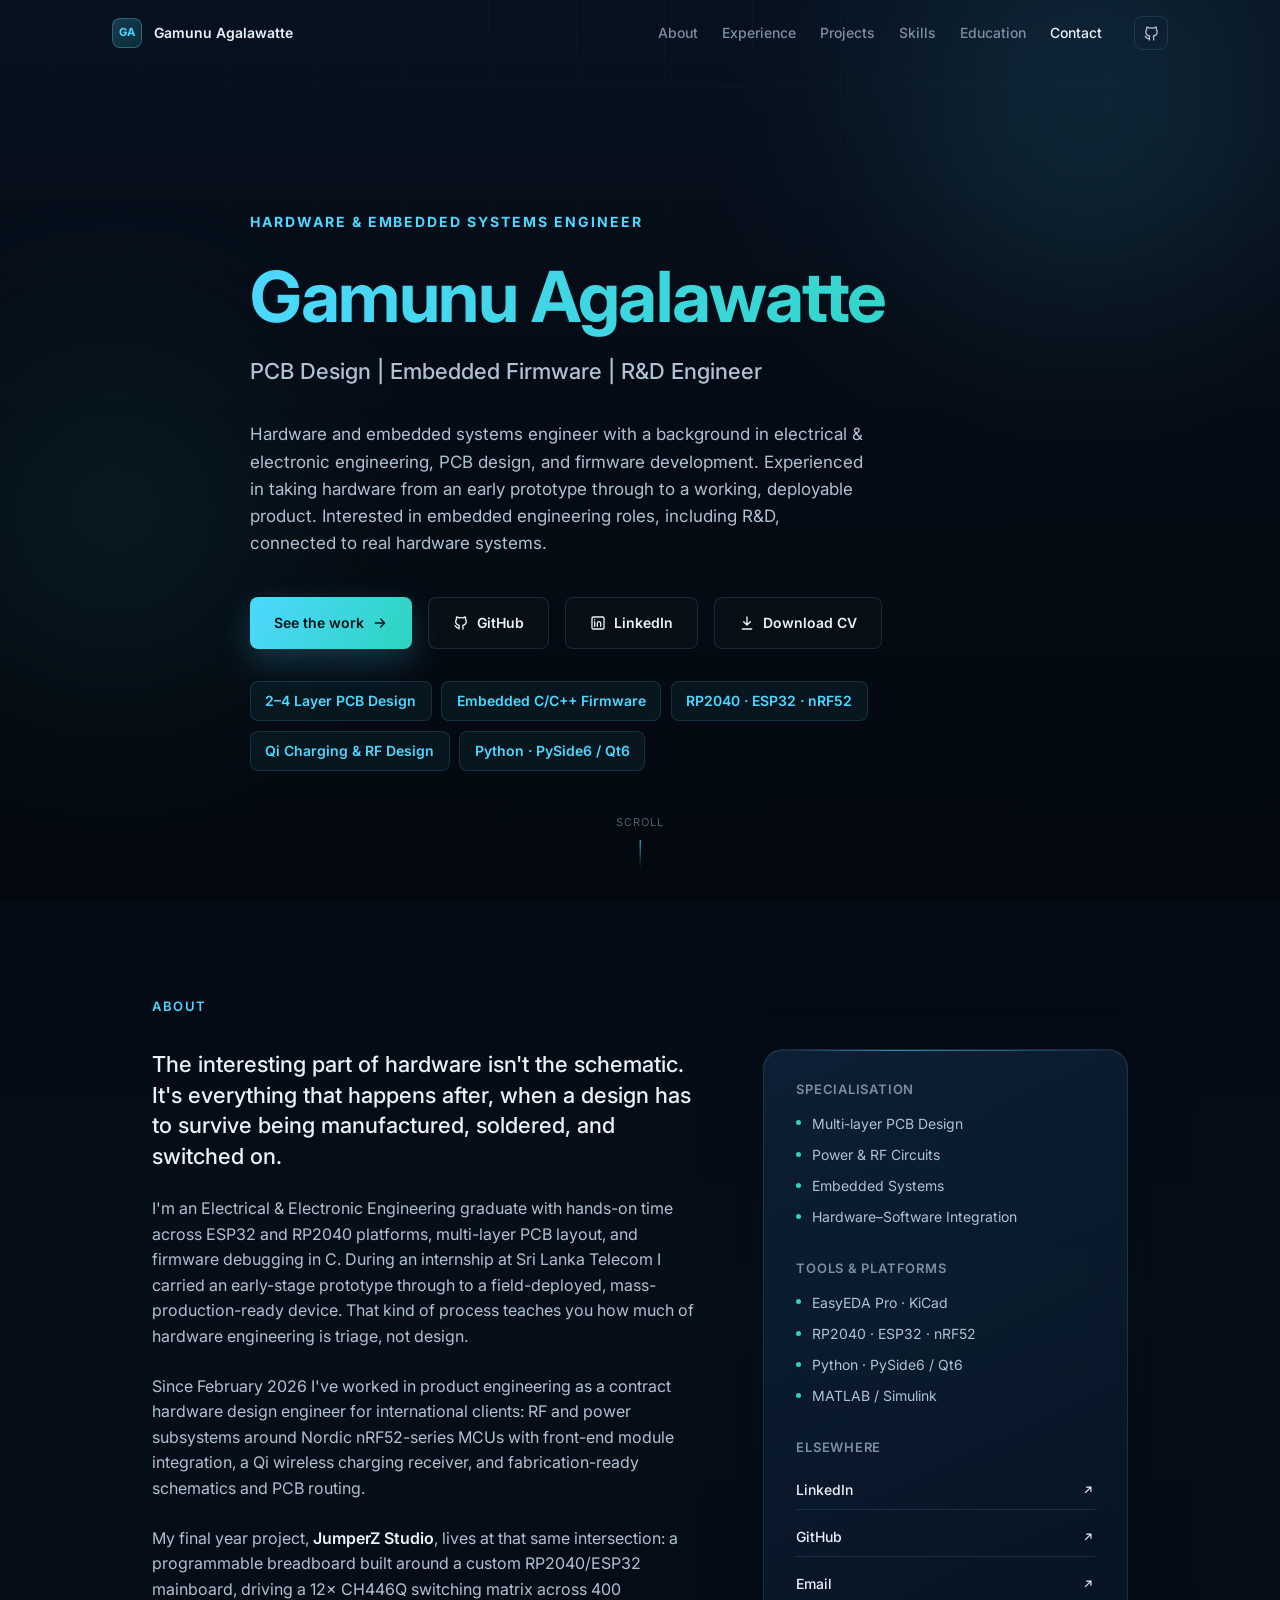
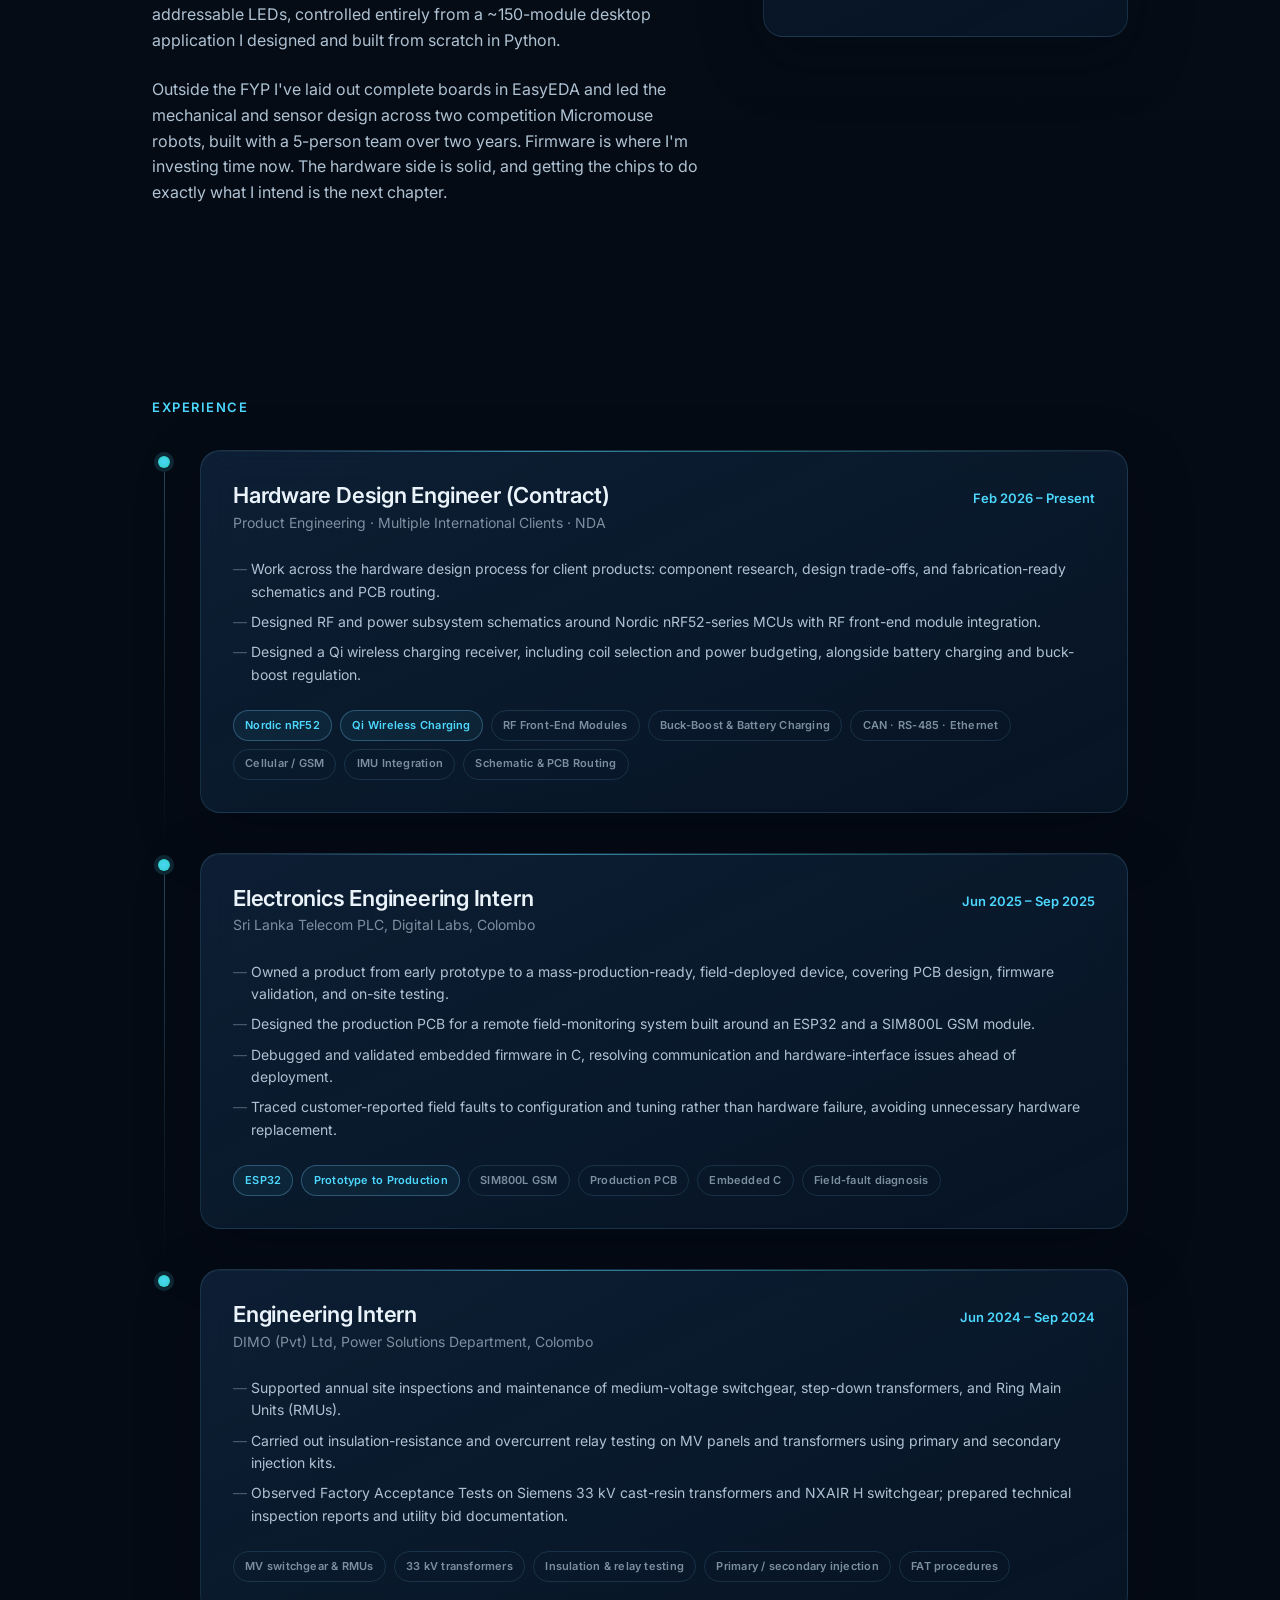
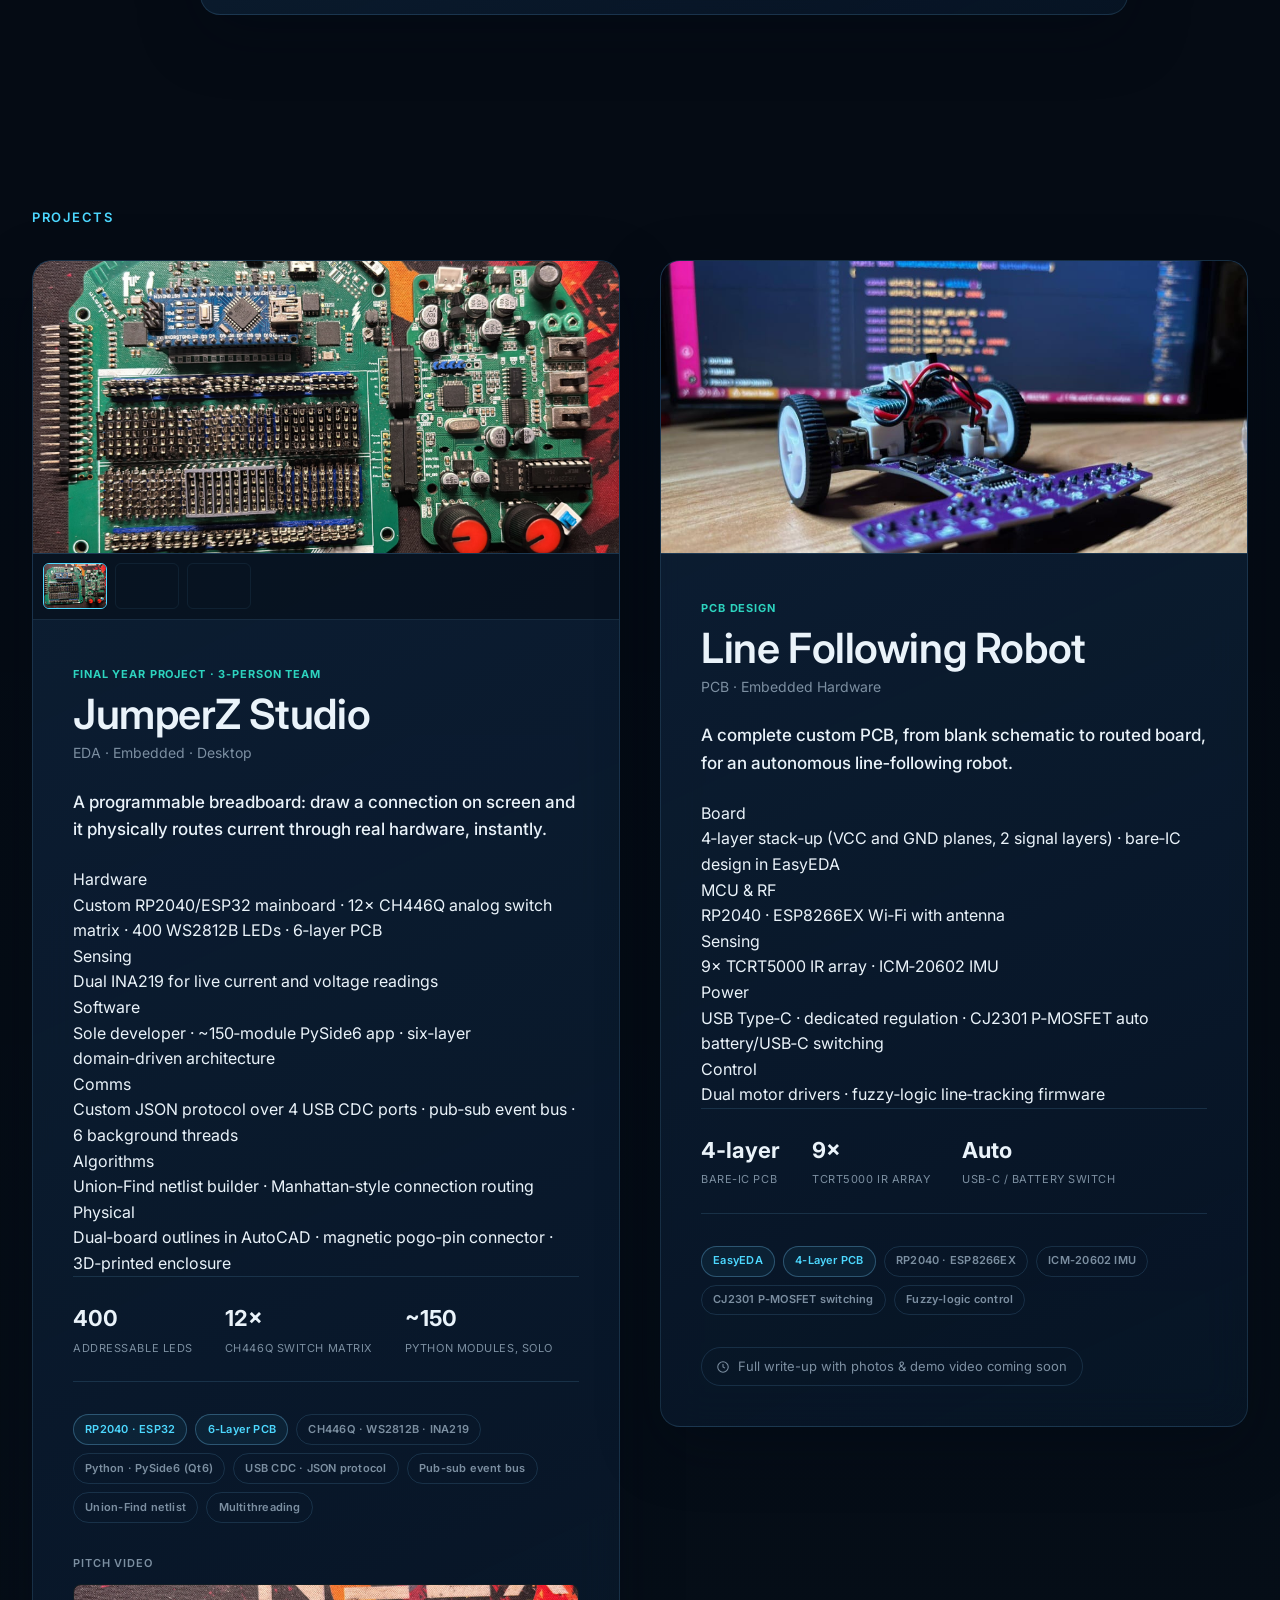
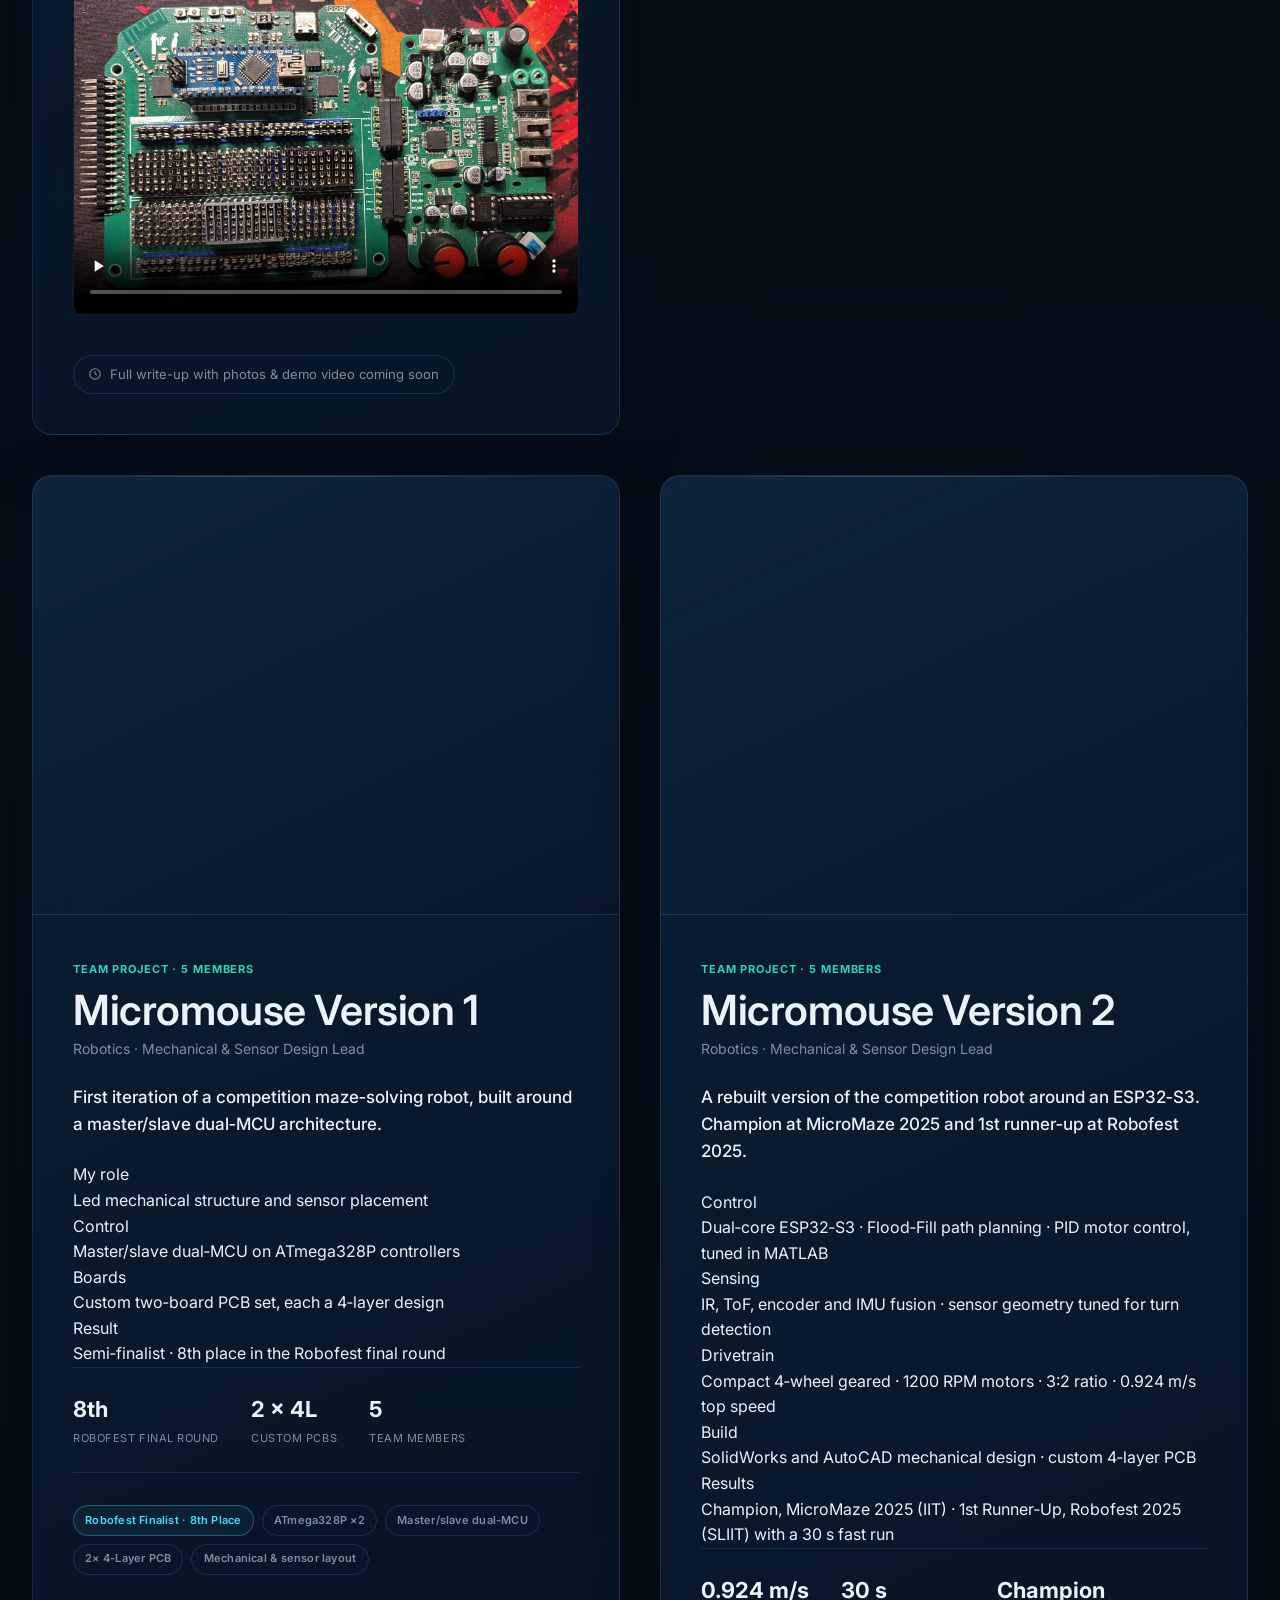
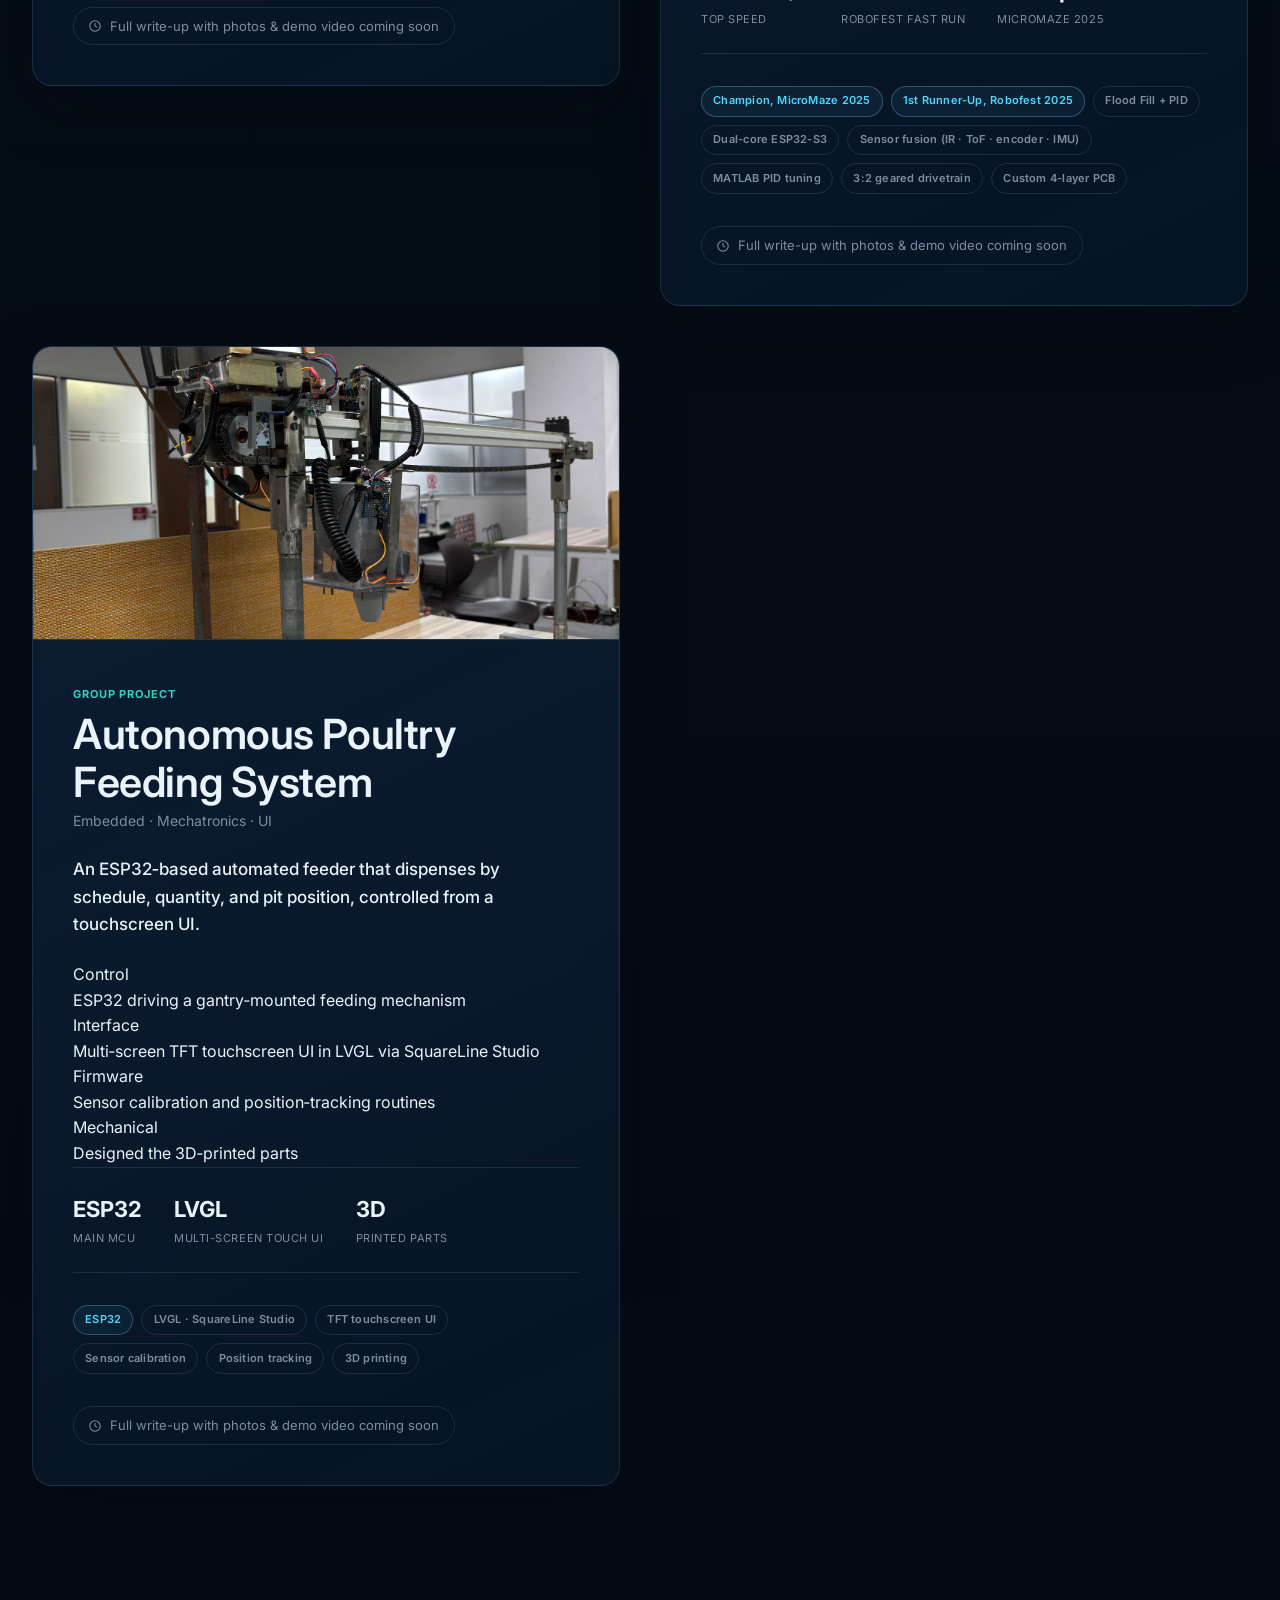
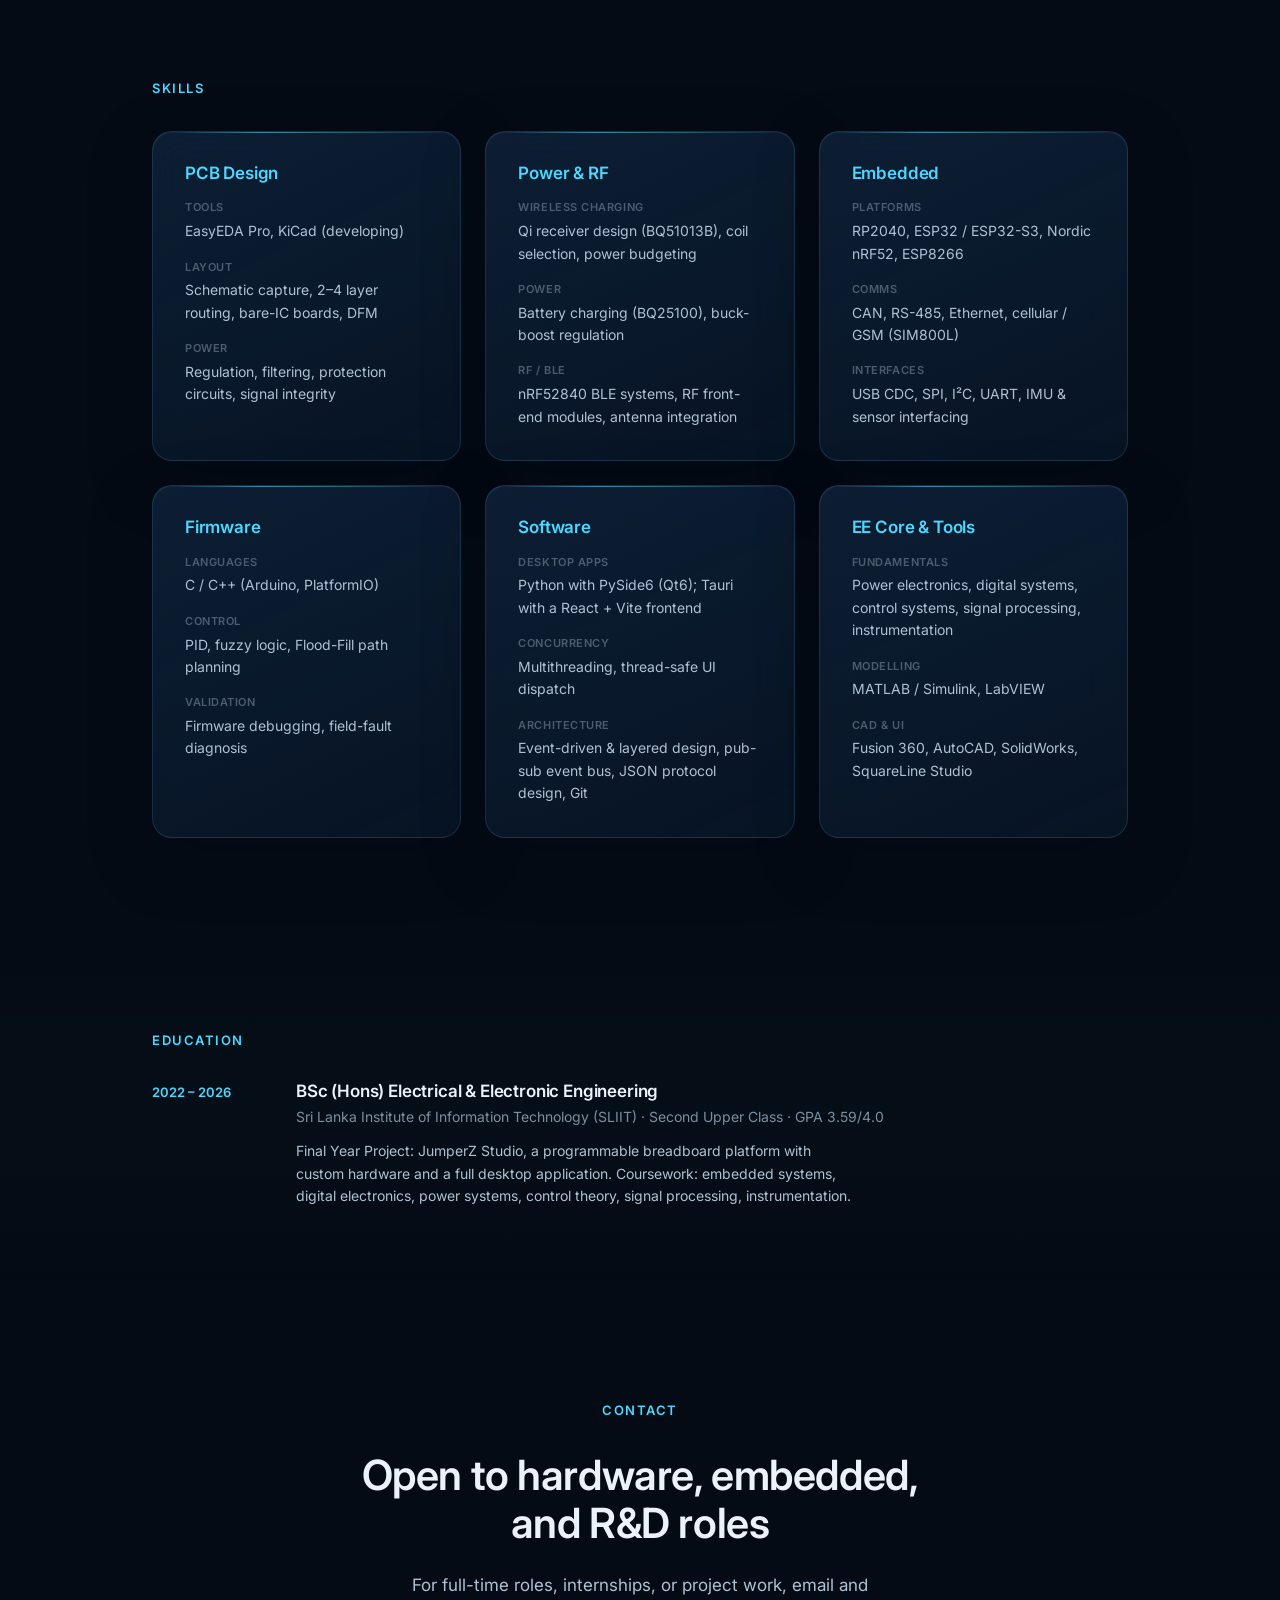
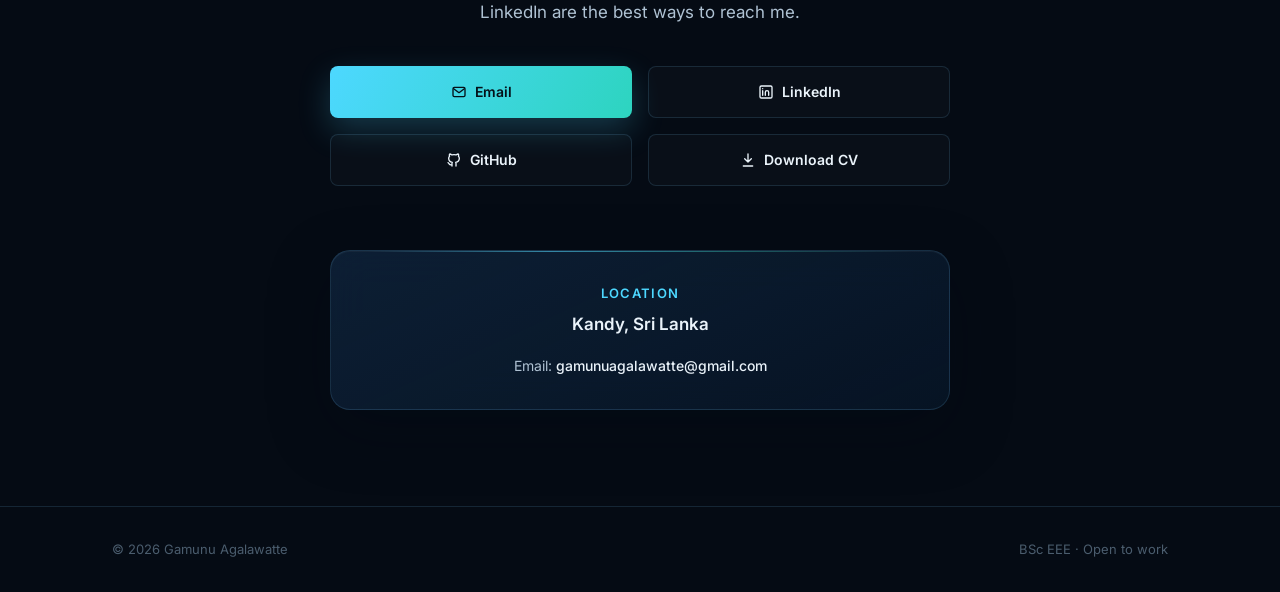
==== commit 0192ea0f: "Add Hardware (Contract) role, sharpen tech chips across experience and projects" ====
--- a/index.html
+++ b/index.html
@@ -4,11 +4,11 @@
 <meta charset="UTF-8">
 <meta name="viewport" content="width=device-width, initial-scale=1.0">
 <meta name="theme-color" content="#050B14">
-<title>Gamunu Agalawatte — Hardware &amp; Embedded Systems Engineer</title>
+<title>Gamunu Agalawatte | Hardware &amp; Embedded Systems Engineer</title>
 <meta name="description" content="Hardware &amp; embedded systems engineer specializing in PCB design and firmware. BSc (Hons) EEE, Sri Lanka.">
 <meta name="robots" content="index, follow">
 <link rel="canonical" href="https://gamunuagalawatte.github.io/portfolio/">
-<meta property="og:title" content="Gamunu Agalawatte — Hardware &amp; Embedded Systems Engineer">
+<meta property="og:title" content="Gamunu Agalawatte | Hardware &amp; Embedded Systems Engineer">
 <meta property="og:description" content="PCB design, embedded firmware, and hardware-software integration.">
 <meta property="og:type" content="website">
 <meta property="og:url" content="https://gamunuagalawatte.github.io/portfolio/">
@@ -117,11 +117,11 @@
       </div>
 
       <div class="hero-chips hero-fade hero-fade-d3">
-        <span class="hero-chip">PCB Design &amp; Layout</span>
-        <span class="hero-chip">Embedded Firmware (C/C++)</span>
-        <span class="hero-chip">RP2040 &amp; ESP32</span>
-        <span class="hero-chip">Hardware Prototyping</span>
-        <span class="hero-chip">Desktop Tools (Python)</span>
+        <span class="hero-chip">2–4 Layer PCB Design</span>
+        <span class="hero-chip">Embedded C/C++ Firmware</span>
+        <span class="hero-chip">RP2040 · ESP32 · nRF52</span>
+        <span class="hero-chip">Qi Charging &amp; RF Design</span>
+        <span class="hero-chip">Python · PySide6 / Qt6</span>
       </div>
     </div>
 
@@ -138,8 +138,8 @@
       <div class="about-grid">
         <div class="about-copy sr">
           <p class="about-lede">
-            The interesting part of hardware isn't the schematic —
-            it's everything that happens after, when a design has to survive
+            The interesting part of hardware isn't the schematic.
+            It's everything that happens after, when a design has to survive
             being manufactured, soldered, and switched on.
           </p>
           <p>
@@ -147,22 +147,29 @@
             time across ESP32 and RP2040 platforms, multi-layer PCB layout, and
             firmware debugging in C. During an internship at Sri Lanka Telecom
             I carried an early-stage prototype through to a field-deployed,
-            mass-production-ready device — the kind of process that teaches you
+            mass-production-ready device. That kind of process teaches you
             how much of hardware engineering is triage, not design.
+          </p>
+          <p>
+            Since February 2026 I've worked in product engineering as a contract
+            hardware design engineer for international clients: RF and power
+            subsystems around Nordic
+            nRF52-series MCUs with front-end module integration, a Qi wireless
+            charging receiver, and fabrication-ready schematics and PCB routing.
           </p>
           <p>
             My final year project, <strong>JumperZ Studio</strong>, lives at that
             same intersection: a programmable breadboard built around a custom
-            RP2040/ESP32 mainboard, driving a switching matrix across 400
-            addressable LEDs, controlled entirely from a desktop application I
-            designed and built from scratch in Python.
+            RP2040/ESP32 mainboard, driving a 12× CH446Q switching matrix across
+            400 addressable LEDs, controlled entirely from a ~150-module desktop
+            application I designed and built from scratch in Python.
           </p>
           <p>
             Outside the FYP I've laid out complete boards in EasyEDA and led
             the mechanical and sensor design across two competition
             Micromouse robots, built with a 5-person team over two years.
-            Firmware is where I'm investing time now — the hardware side is
-            solid; getting the chips to do exactly what I intend is the next
+            Firmware is where I'm investing time now. The hardware side is
+            solid, and getting the chips to do exactly what I intend is the next
             chapter.
           </p>
         </div>
@@ -171,19 +178,19 @@
           <div class="panel-block">
             <h3 class="panel-block-label">Specialisation</h3>
             <ul class="chip-list">
+              <li>Multi-layer PCB Design</li>
+              <li>Power &amp; RF Circuits</li>
               <li>Embedded Systems</li>
-              <li>PCB Design &amp; Layout</li>
               <li>Hardware–Software Integration</li>
-              <li>Desktop Tool Development</li>
             </ul>
           </div>
           <div class="panel-block">
             <h3 class="panel-block-label">Tools &amp; Platforms</h3>
             <ul class="chip-list">
-              <li>EasyEDA Pro</li>
-              <li>KiCad</li>
-              <li>RP2040 · ESP32</li>
-              <li>Python · Qt6</li>
+              <li>EasyEDA Pro · KiCad</li>
+              <li>RP2040 · ESP32 · nRF52</li>
+              <li>Python · PySide6 / Qt6</li>
+              <li>MATLAB / Simulink</li>
             </ul>
           </div>
           <div class="panel-block">
@@ -210,23 +217,25 @@
           <div class="timeline-card glass">
             <div class="timeline-card-head">
               <div>
-                <h3 class="timeline-role">Electronics Engineering Intern</h3>
-                <p class="timeline-org">Sri Lanka Telecom PLC — Digital Labs, Colombo</p>
+                <h3 class="timeline-role">Hardware Design Engineer (Contract)</h3>
+                <p class="timeline-org">Product Engineering · Multiple International Clients · NDA</p>
               </div>
-              <span class="timeline-period">Jun 2025 – Sep 2025</span>
+              <span class="timeline-period">Feb 2026 – Present</span>
             </div>
             <ul class="timeline-points">
-              <li>Carried an early-stage prototype through to a field-deployed, mass-production-ready device — owning PCB design, firmware validation, and on-site testing.</li>
-              <li>Designed a production-grade PCB around an ESP32 microcontroller and SIM800L GSM module for a remote field-monitoring system.</li>
-              <li>Debugged and validated embedded firmware in C, resolving communication and hardware-interface issues ahead of deployment.</li>
-              <li>Diagnosed customer-reported faults on deployed units, isolating incorrect field tuning as the root cause rather than a hardware failure.</li>
+              <li>Work across the hardware design process for client products: component research, design trade-offs, and fabrication-ready schematics and PCB routing.</li>
+              <li>Designed RF and power subsystem schematics around Nordic nRF52-series MCUs with RF front-end module integration.</li>
+              <li>Designed a Qi wireless charging receiver, including coil selection and power budgeting, alongside battery charging and buck-boost regulation.</li>
             </ul>
             <div class="chip-row">
-              <span class="chip chip--accent">ESP32</span>
-              <span class="chip">SIM800L</span>
-              <span class="chip">Custom PCB</span>
-              <span class="chip">Embedded C</span>
-              <span class="chip">System validation</span>
+              <span class="chip chip--accent">Nordic nRF52</span>
+              <span class="chip chip--accent">Qi Wireless Charging</span>
+              <span class="chip">RF Front-End Modules</span>
+              <span class="chip">Buck-Boost &amp; Battery Charging</span>
+              <span class="chip">CAN · RS-485 · Ethernet</span>
+              <span class="chip">Cellular / GSM</span>
+              <span class="chip">IMU Integration</span>
+              <span class="chip">Schematic &amp; PCB Routing</span>
             </div>
           </div>
         </article>
@@ -236,20 +245,48 @@
           <div class="timeline-card glass">
             <div class="timeline-card-head">
               <div>
-                <h3 class="timeline-role">Engineering Trainee</h3>
-                <p class="timeline-org">DIMO (Pvt) Ltd — Power Solutions Department, Colombo</p>
+                <h3 class="timeline-role">Electronics Engineering Intern</h3>
+                <p class="timeline-org">Sri Lanka Telecom PLC, Digital Labs, Colombo</p>
+              </div>
+              <span class="timeline-period">Jun 2025 – Sep 2025</span>
+            </div>
+            <ul class="timeline-points">
+              <li>Owned a product from early prototype to a mass-production-ready, field-deployed device, covering PCB design, firmware validation, and on-site testing.</li>
+              <li>Designed the production PCB for a remote field-monitoring system built around an ESP32 and a SIM800L GSM module.</li>
+              <li>Debugged and validated embedded firmware in C, resolving communication and hardware-interface issues ahead of deployment.</li>
+              <li>Traced customer-reported field faults to configuration and tuning rather than hardware failure, avoiding unnecessary hardware replacement.</li>
+            </ul>
+            <div class="chip-row">
+              <span class="chip chip--accent">ESP32</span>
+              <span class="chip chip--accent">Prototype to Production</span>
+              <span class="chip">SIM800L GSM</span>
+              <span class="chip">Production PCB</span>
+              <span class="chip">Embedded C</span>
+              <span class="chip">Field-fault diagnosis</span>
+            </div>
+          </div>
+        </article>
+
+        <article class="timeline-item sr">
+          <div class="timeline-rail" aria-hidden="true"><span class="timeline-dot"></span></div>
+          <div class="timeline-card glass">
+            <div class="timeline-card-head">
+              <div>
+                <h3 class="timeline-role">Engineering Intern</h3>
+                <p class="timeline-org">DIMO (Pvt) Ltd, Power Solutions Department, Colombo</p>
               </div>
               <span class="timeline-period">Jun 2024 – Sep 2024</span>
             </div>
             <ul class="timeline-points">
-              <li>Supported annual site inspections and maintenance of medium-voltage switchgear, step-down transformers, and Ring Main Units.</li>
+              <li>Supported annual site inspections and maintenance of medium-voltage switchgear, step-down transformers, and Ring Main Units (RMUs).</li>
               <li>Carried out insulation-resistance and overcurrent relay testing on MV panels and transformers using primary and secondary injection kits.</li>
-              <li>Observed Factory Acceptance Tests on Siemens 33 kV cast-resin transformers and NXAIR H switchgear; prepared technical inspection reports.</li>
+              <li>Observed Factory Acceptance Tests on Siemens 33 kV cast-resin transformers and NXAIR H switchgear; prepared technical inspection reports and utility bid documentation.</li>
             </ul>
             <div class="chip-row">
-              <span class="chip">MV switchgear</span>
-              <span class="chip">Transformers</span>
+              <span class="chip">MV switchgear &amp; RMUs</span>
+              <span class="chip">33 kV transformers</span>
               <span class="chip">Insulation &amp; relay testing</span>
+              <span class="chip">Primary / secondary injection</span>
               <span class="chip">FAT procedures</span>
             </div>
           </div>
@@ -289,7 +326,7 @@
         </div>
         <div class="project-body">
           <div class="project-head">
-            <span class="eyebrow-tag">Final Year Project</span>
+            <span class="eyebrow-tag">Final Year Project · 3-Person Team</span>
             <h3 class="project-name">JumperZ Studio</h3>
             <p class="project-type">EDA · Embedded · Desktop</p>
           </div>
@@ -297,26 +334,28 @@
             A programmable breadboard: draw a connection on screen and it
             physically routes current through real hardware, instantly.
           </p>
-          <p class="project-desc">
-            Built around a custom RP2040/ESP32 mainboard driving a
-            CH446Q-based analog switching matrix across 400 individually
-            addressable WS2812B LEDs, with live current and voltage sensing
-            over USB. The desktop application — designed and built solo in
-            Python with PySide6 — uses a strict layered architecture,
-            translating visual connections into firmware commands in
-            real time.
-          </p>
+          <dl class="spec-list">
+            <div><dt>Hardware</dt><dd>Custom RP2040/ESP32 mainboard · 12× CH446Q analog switch matrix · 400 WS2812B LEDs · 6&#8209;layer PCB</dd></div>
+            <div><dt>Sensing</dt><dd>Dual INA219 for live current and voltage readings</dd></div>
+            <div><dt>Software</dt><dd>Sole developer · ~150&#8209;module PySide6 app · six&#8209;layer domain&#8209;driven architecture</dd></div>
+            <div><dt>Comms</dt><dd>Custom JSON protocol over 4 USB CDC ports · pub&#8209;sub event bus · 6 background threads</dd></div>
+            <div><dt>Algorithms</dt><dd>Union&#8209;Find netlist builder · Manhattan&#8209;style connection routing</dd></div>
+            <div><dt>Physical</dt><dd>Dual&#8209;board outlines in AutoCAD · magnetic pogo&#8209;pin connector · 3D&#8209;printed enclosure</dd></div>
+          </dl>
           <div class="metric-row">
             <div class="metric"><span class="metric-num">400</span><span class="metric-label">Addressable LEDs</span></div>
-            <div class="metric"><span class="metric-num">Live</span><span class="metric-label">Current &amp; Voltage Sensing</span></div>
-            <div class="metric"><span class="metric-num">Solo</span><span class="metric-label">Desktop App</span></div>
+            <div class="metric"><span class="metric-num">12×</span><span class="metric-label">CH446Q Switch Matrix</span></div>
+            <div class="metric"><span class="metric-num">~150</span><span class="metric-label">Python Modules, Solo</span></div>
           </div>
           <div class="chip-row">
-            <span class="chip chip--accent">RP2040</span>
-            <span class="chip chip--accent">Custom PCB</span>
+            <span class="chip chip--accent">RP2040 · ESP32</span>
+            <span class="chip chip--accent">6-Layer PCB</span>
             <span class="chip">CH446Q · WS2812B · INA219</span>
-            <span class="chip">Python · PySide6</span>
-            <span class="chip">USB CDC firmware</span>
+            <span class="chip">Python · PySide6 (Qt6)</span>
+            <span class="chip">USB CDC · JSON protocol</span>
+            <span class="chip">Pub-sub event bus</span>
+            <span class="chip">Union-Find netlist</span>
+            <span class="chip">Multithreading</span>
           </div>
           <div class="project-pitch">
             <p class="project-pitch-label">Pitch video</p>
@@ -327,7 +366,7 @@
           </div>
           <div class="proj-status-pill">
             <svg viewBox="0 0 24 24" aria-hidden="true"><circle cx="12" cy="12" r="9"/><path d="M12 7v5l3.5 2"/></svg>
-            Full write-up with photos &amp; demo video — coming soon
+            Full write-up with photos &amp; demo video coming soon
           </div>
         </div>
       </article>
@@ -352,29 +391,32 @@
             <p class="project-type">PCB · Embedded Hardware</p>
           </div>
           <p class="project-summary">
-            A complete custom PCB — blank schematic to routed board — for an
-            autonomous line-following robot.
-          </p>
-          <p class="project-desc">
-            A compact 4-layer board integrating RP2040, ESP8266 Wi-Fi, an
-            IMU, dual motor drivers, USB-C power with automatic battery
-            switching, and a 9-sensor IR array. Fuzzy-logic line-tracking
-            firmware, designed and laid out entirely in EasyEDA.
-          </p>
+            A complete custom PCB, from blank schematic to routed board, for an
+            autonomous line&#8209;following robot.
+          </p>
+          <dl class="spec-list">
+            <div><dt>Board</dt><dd>4&#8209;layer stack&#8209;up (VCC and GND planes, 2 signal layers) · bare&#8209;IC design in EasyEDA</dd></div>
+            <div><dt>MCU &amp; RF</dt><dd>RP2040 · ESP8266EX Wi&#8209;Fi with antenna</dd></div>
+            <div><dt>Sensing</dt><dd>9× TCRT5000 IR array · ICM&#8209;20602 IMU</dd></div>
+            <div><dt>Power</dt><dd>USB Type&#8209;C · dedicated regulation · CJ2301 P&#8209;MOSFET auto battery/USB&#8209;C switching</dd></div>
+            <div><dt>Control</dt><dd>Dual motor drivers · fuzzy&#8209;logic line&#8209;tracking firmware</dd></div>
+          </dl>
           <div class="metric-row">
-            <div class="metric"><span class="metric-num">4-layer</span><span class="metric-label">Custom PCB</span></div>
-            <div class="metric"><span class="metric-num">9×</span><span class="metric-label">IR Sensor Array</span></div>
+            <div class="metric"><span class="metric-num">4-layer</span><span class="metric-label">Bare-IC PCB</span></div>
+            <div class="metric"><span class="metric-num">9×</span><span class="metric-label">TCRT5000 IR Array</span></div>
             <div class="metric"><span class="metric-num">Auto</span><span class="metric-label">USB-C / Battery Switch</span></div>
           </div>
           <div class="chip-row">
             <span class="chip chip--accent">EasyEDA</span>
+            <span class="chip chip--accent">4-Layer PCB</span>
             <span class="chip">RP2040 · ESP8266EX</span>
             <span class="chip">ICM-20602 IMU</span>
-            <span class="chip">Fuzzy logic</span>
+            <span class="chip">CJ2301 P-MOSFET switching</span>
+            <span class="chip">Fuzzy-logic control</span>
           </div>
           <div class="proj-status-pill">
             <svg viewBox="0 0 24 24" aria-hidden="true"><circle cx="12" cy="12" r="9"/><path d="M12 7v5l3.5 2"/></svg>
-            Full write-up with photos &amp; demo video — coming soon
+            Full write-up with photos &amp; demo video coming soon
           </div>
         </div>
       </article>
@@ -384,7 +426,7 @@
           <!-- Drop "overview.jpg" (or video, see JumperZ example above) into assets/images/projects/micromouse-v1/ -->
           <img class="project-media__img project-media__img--contain"
                src="assets/images/projects/micromouse-v1/overview.jpg"
-               alt="Micromouse V1 — dual-MCU competition robot"
+               alt="Micromouse V1: dual-MCU competition robot"
                loading="lazy" decoding="async"
                onerror="this.style.display='none'; this.nextElementSibling.style.display='flex'; this.parentElement.classList.add('is-empty');">
           <div class="project-media__empty" style="display:none">
@@ -394,35 +436,35 @@
         </div>
         <div class="project-body">
           <div class="project-head">
-            <span class="eyebrow-tag">Team Project — 5 Members</span>
+            <span class="eyebrow-tag">Team Project · 5 Members</span>
             <h3 class="project-name">Micromouse Version 1</h3>
             <p class="project-type">Robotics · Mechanical &amp; Sensor Design Lead</p>
           </div>
           <p class="project-summary">
-            First iteration of a competition maze-solving robot, built
-            around a master/slave dual-MCU architecture.
-          </p>
-          <p class="project-desc">
-            Led the mechanical structure and sensor placement for a
-            dual-MCU robot built on ATmega328P controllers (master and
-            slave), with a custom two-board PCB set — each board a 4-layer
-            design. Selected for the semi-finals and placed 8th in the
-            final round of the Robofest competition.
-          </p>
+            First iteration of a competition maze&#8209;solving robot, built
+            around a master/slave dual&#8209;MCU architecture.
+          </p>
+          <dl class="spec-list">
+            <div><dt>My role</dt><dd>Led mechanical structure and sensor placement</dd></div>
+            <div><dt>Control</dt><dd>Master/slave dual&#8209;MCU on ATmega328P controllers</dd></div>
+            <div><dt>Boards</dt><dd>Custom two&#8209;board PCB set, each a 4&#8209;layer design</dd></div>
+            <div><dt>Result</dt><dd>Semi&#8209;finalist · 8th place in the Robofest final round</dd></div>
+          </dl>
           <div class="metric-row">
-            <div class="metric"><span class="metric-num">8th</span><span class="metric-label">Robofest — Final Round</span></div>
+            <div class="metric"><span class="metric-num">8th</span><span class="metric-label">Robofest Final Round</span></div>
             <div class="metric"><span class="metric-num">2 × 4L</span><span class="metric-label">Custom PCBs</span></div>
             <div class="metric"><span class="metric-num">5</span><span class="metric-label">Team Members</span></div>
           </div>
           <div class="chip-row">
-            <span class="chip chip--accent">Robofest — 8th Place</span>
-            <span class="chip">ATmega328P</span>
-            <span class="chip">Dual-MCU (master/slave)</span>
-            <span class="chip">Custom PCB</span>
+            <span class="chip chip--accent">Robofest Finalist · 8th Place</span>
+            <span class="chip">ATmega328P ×2</span>
+            <span class="chip">Master/slave dual-MCU</span>
+            <span class="chip">2× 4-Layer PCB</span>
+            <span class="chip">Mechanical &amp; sensor layout</span>
           </div>
           <div class="proj-status-pill">
             <svg viewBox="0 0 24 24" aria-hidden="true"><circle cx="12" cy="12" r="9"/><path d="M12 7v5l3.5 2"/></svg>
-            Full write-up with photos &amp; demo video — coming soon
+            Full write-up with photos &amp; demo video coming soon
           </div>
         </div>
       </article>
@@ -432,7 +474,7 @@
           <!-- Drop "overview.jpg" (or video, see JumperZ example above) into assets/images/projects/micromouse-v2/ -->
           <img class="project-media__img project-media__img--contain"
                src="assets/images/projects/micromouse-v2/overview.jpg"
-               alt="Micromouse V2 — ESP32-S3 competition robot with sensor fusion"
+               alt="Micromouse V2: ESP32-S3 competition robot with sensor fusion"
                loading="lazy" decoding="async"
                onerror="this.style.display='none'; this.nextElementSibling.style.display='flex'; this.parentElement.classList.add('is-empty');">
           <div class="project-media__empty" style="display:none">
@@ -442,41 +484,39 @@
         </div>
         <div class="project-body">
           <div class="project-head">
-            <span class="eyebrow-tag">Team Project — 5 Members</span>
+            <span class="eyebrow-tag">Team Project · 5 Members</span>
             <h3 class="project-name">Micromouse Version 2</h3>
             <p class="project-type">Robotics · Mechanical &amp; Sensor Design Lead</p>
           </div>
           <p class="project-summary">
-            A rebuilt version of the competition robot around an ESP32-S3 —
-            champion at MicroMaze 2025 and 1st runner-up at Robofest 2025.
-          </p>
-          <p class="project-desc">
-            Redesigned the drivetrain and sensor layout around an ESP32-S3,
-            fusing IR, ToF, encoder, and IMU data for a Flood-Fill
-            maze-solving algorithm. Built a compact 4-wheel geared
-            drivetrain — 1200 RPM motors at a 3:2 gear ratio for a
-            0.924 m/s top speed — with sensor geometry tuned for accurate
-            turn detection. Mechanical design in SolidWorks and AutoCAD,
-            a custom 4-layer PCB, and closer mechatronics integration
-            between the electronics and chassis.
-          </p>
+            A rebuilt version of the competition robot around an ESP32&#8209;S3.
+            Champion at MicroMaze 2025 and 1st runner&#8209;up at Robofest 2025.
+          </p>
+          <dl class="spec-list">
+            <div><dt>Control</dt><dd>Dual&#8209;core ESP32&#8209;S3 · Flood&#8209;Fill path planning · PID motor control, tuned in MATLAB</dd></div>
+            <div><dt>Sensing</dt><dd>IR, ToF, encoder and IMU fusion · sensor geometry tuned for turn detection</dd></div>
+            <div><dt>Drivetrain</dt><dd>Compact 4&#8209;wheel geared · 1200 RPM motors · 3:2 ratio · 0.924 m/s top speed</dd></div>
+            <div><dt>Build</dt><dd>SolidWorks and AutoCAD mechanical design · custom 4&#8209;layer PCB</dd></div>
+            <div><dt>Results</dt><dd>Champion, MicroMaze 2025 (IIT) · 1st Runner&#8209;Up, Robofest 2025 (SLIIT) with a 30 s fast run</dd></div>
+          </dl>
           <div class="metric-row">
             <div class="metric"><span class="metric-num">0.924 m/s</span><span class="metric-label">Top Speed</span></div>
-            <div class="metric"><span class="metric-num">3:2</span><span class="metric-label">Gear Ratio</span></div>
+            <div class="metric"><span class="metric-num">30 s</span><span class="metric-label">Robofest Fast Run</span></div>
             <div class="metric"><span class="metric-num">Champion</span><span class="metric-label">MicroMaze 2025</span></div>
           </div>
           <div class="chip-row">
-            <span class="chip chip--accent">Champion — MicroMaze 2025</span>
-            <span class="chip chip--accent">1st Runner-Up — Robofest 2025</span>
-            <span class="chip">Flood-Fill algorithm</span>
-            <span class="chip">ESP32-S3</span>
-            <span class="chip">Sensor fusion (IR · ToF · IMU)</span>
-            <span class="chip">Drivetrain design</span>
+            <span class="chip chip--accent">Champion, MicroMaze 2025</span>
+            <span class="chip chip--accent">1st Runner-Up, Robofest 2025</span>
+            <span class="chip">Flood Fill + PID</span>
+            <span class="chip">Dual-core ESP32-S3</span>
+            <span class="chip">Sensor fusion (IR · ToF · encoder · IMU)</span>
+            <span class="chip">MATLAB PID tuning</span>
+            <span class="chip">3:2 geared drivetrain</span>
             <span class="chip">Custom 4-layer PCB</span>
           </div>
           <div class="proj-status-pill">
             <svg viewBox="0 0 24 24" aria-hidden="true"><circle cx="12" cy="12" r="9"/><path d="M12 7v5l3.5 2"/></svg>
-            Full write-up with photos &amp; demo video — coming soon
+            Full write-up with photos &amp; demo video coming soon
           </div>
         </div>
       </article>
@@ -501,31 +541,31 @@
             <p class="project-type">Embedded · Mechatronics · UI</p>
           </div>
           <p class="project-summary">
-            An ESP32-based automated feeder that dispenses by schedule,
+            An ESP32&#8209;based automated feeder that dispenses by schedule,
             quantity, and pit position, controlled from a touchscreen UI.
           </p>
-          <p class="project-desc">
-            Built a gantry-mounted feeding mechanism driven by an ESP32,
-            with a multi-screen touchscreen interface designed in
-            SquareLine Studio for setting feed schedules, quantities, and
-            target positions. Developed the sensor calibration and
-            position-tracking routines, and designed the 3D-printed
-            mechanical parts.
-          </p>
+          <dl class="spec-list">
+            <div><dt>Control</dt><dd>ESP32 driving a gantry&#8209;mounted feeding mechanism</dd></div>
+            <div><dt>Interface</dt><dd>Multi&#8209;screen TFT touchscreen UI in LVGL via SquareLine Studio</dd></div>
+            <div><dt>Firmware</dt><dd>Sensor calibration and position&#8209;tracking routines</dd></div>
+            <div><dt>Mechanical</dt><dd>Designed the 3D&#8209;printed parts</dd></div>
+          </dl>
           <div class="metric-row">
             <div class="metric"><span class="metric-num">ESP32</span><span class="metric-label">Main MCU</span></div>
-            <div class="metric"><span class="metric-num">Touch</span><span class="metric-label">SquareLine Studio UI</span></div>
+            <div class="metric"><span class="metric-num">LVGL</span><span class="metric-label">Multi-screen Touch UI</span></div>
             <div class="metric"><span class="metric-num">3D</span><span class="metric-label">Printed Parts</span></div>
           </div>
           <div class="chip-row">
             <span class="chip chip--accent">ESP32</span>
-            <span class="chip">SquareLine Studio</span>
+            <span class="chip">LVGL · SquareLine Studio</span>
+            <span class="chip">TFT touchscreen UI</span>
+            <span class="chip">Sensor calibration</span>
             <span class="chip">Position tracking</span>
             <span class="chip">3D printing</span>
           </div>
           <div class="proj-status-pill">
             <svg viewBox="0 0 24 24" aria-hidden="true"><circle cx="12" cy="12" r="9"/><path d="M12 7v5l3.5 2"/></svg>
-            Full write-up with photos &amp; demo video — coming soon
+            Full write-up with photos &amp; demo video coming soon
           </div>
         </div>
       </article>
@@ -549,36 +589,41 @@
         <div class="skill-tile glass sr">
           <h3 class="skill-tile-name">Power &amp; RF</h3>
           <dl class="skill-facts">
-            <div><dt>Wireless charging</dt><dd>Qi receiver design (BQ51013B, BQ25100), coil selection, power budgeting</dd></div>
-            <div><dt>RF / BLE</dt><dd>nRF52840 BLE systems, antenna integration</dd></div>
+            <div><dt>Wireless charging</dt><dd>Qi receiver design (BQ51013B), coil selection, power budgeting</dd></div>
+            <div><dt>Power</dt><dd>Battery charging (BQ25100), buck-boost regulation</dd></div>
+            <div><dt>RF / BLE</dt><dd>nRF52840 BLE systems, RF front-end modules, antenna integration</dd></div>
           </dl>
         </div>
         <div class="skill-tile glass sr">
           <h3 class="skill-tile-name">Embedded</h3>
           <dl class="skill-facts">
-            <div><dt>Platforms</dt><dd>RP2040, ESP32, ESP8266, SIM800L, ICM-20602 IMU</dd></div>
-            <div><dt>Interfaces</dt><dd>USB CDC, SPI, I²C, UART, sensor interfacing</dd></div>
+            <div><dt>Platforms</dt><dd>RP2040, ESP32 / ESP32-S3, Nordic nRF52, ESP8266</dd></div>
+            <div><dt>Comms</dt><dd>CAN, RS-485, Ethernet, cellular / GSM (SIM800L)</dd></div>
+            <div><dt>Interfaces</dt><dd>USB CDC, SPI, I²C, UART, IMU &amp; sensor interfacing</dd></div>
           </dl>
         </div>
         <div class="skill-tile glass sr">
           <h3 class="skill-tile-name">Firmware</h3>
           <dl class="skill-facts">
             <div><dt>Languages</dt><dd>C / C++ (Arduino, PlatformIO)</dd></div>
-            <div><dt>Control</dt><dd>Fuzzy-logic control, firmware debugging &amp; validation</dd></div>
+            <div><dt>Control</dt><dd>PID, fuzzy logic, Flood-Fill path planning</dd></div>
+            <div><dt>Validation</dt><dd>Firmware debugging, field-fault diagnosis</dd></div>
           </dl>
         </div>
         <div class="skill-tile glass sr">
           <h3 class="skill-tile-name">Software</h3>
           <dl class="skill-facts">
-            <div><dt>Desktop</dt><dd>Python, PySide6 / Qt6, multithreading</dd></div>
-            <div><dt>Architecture</dt><dd>Event-driven &amp; layered design, JSON protocol design, Git</dd></div>
+            <div><dt>Desktop apps</dt><dd>Python with PySide6 (Qt6); Tauri with a React + Vite frontend</dd></div>
+            <div><dt>Concurrency</dt><dd>Multithreading, thread-safe UI dispatch</dd></div>
+            <div><dt>Architecture</dt><dd>Event-driven &amp; layered design, pub-sub event bus, JSON protocol design, Git</dd></div>
           </dl>
         </div>
         <div class="skill-tile glass sr">
-          <h3 class="skill-tile-name">EE Core</h3>
+          <h3 class="skill-tile-name">EE Core &amp; Tools</h3>
           <dl class="skill-facts">
-            <div><dt>Fundamentals</dt><dd>Power electronics, digital systems, control systems, signal processing</dd></div>
-            <div><dt>Modelling</dt><dd>MATLAB / Simulink, LabVIEW, Fusion 360, AutoCAD</dd></div>
+            <div><dt>Fundamentals</dt><dd>Power electronics, digital systems, control systems, signal processing, instrumentation</dd></div>
+            <div><dt>Modelling</dt><dd>MATLAB / Simulink, LabVIEW</dd></div>
+            <div><dt>CAD &amp; UI</dt><dd>Fusion 360, AutoCAD, SolidWorks, SquareLine Studio</dd></div>
           </dl>
         </div>
       </div>
@@ -594,12 +639,12 @@
           <span class="edu-period">2022 – 2026</span>
           <div>
             <h3 class="edu-degree">BSc (Hons) Electrical &amp; Electronic Engineering</h3>
-            <p class="edu-org">Sri Lanka Institute of Information Technology (SLIIT) · Second Upper Class (expected)</p>
+            <p class="edu-org">Sri Lanka Institute of Information Technology (SLIIT) · Second Upper Class · GPA 3.59/4.0</p>
             <p class="edu-detail">
-              Final Year Project: JumperZ Studio — a programmable breadboard
+              Final Year Project: JumperZ Studio, a programmable breadboard
               platform with custom hardware and a full desktop application.
               Coursework: embedded systems, digital electronics, power
-              systems, control theory, signal processing.
+              systems, control theory, signal processing, instrumentation.
             </p>
           </div>
         </div>
@@ -612,7 +657,7 @@
     <div class="wrap">
       <div class="contact-center sr">
         <p class="kicker kicker--center">Contact</p>
-        <h2 class="contact-heading">Open to embedded systems and hardware roles</h2>
+        <h2 class="contact-heading">Open to hardware, embedded, and R&amp;D roles</h2>
         <p class="contact-body">
           For full-time roles, internships, or project work, email and
           LinkedIn are the best ways to reach me.
@@ -652,7 +697,7 @@
 <footer class="site-footer">
   <div class="footer-inner">
     <span>© 2026 Gamunu Agalawatte</span>
-    <span>BSc EEE — Open to work</span>
+    <span>BSc EEE · Open to work</span>
   </div>
 </footer>
 
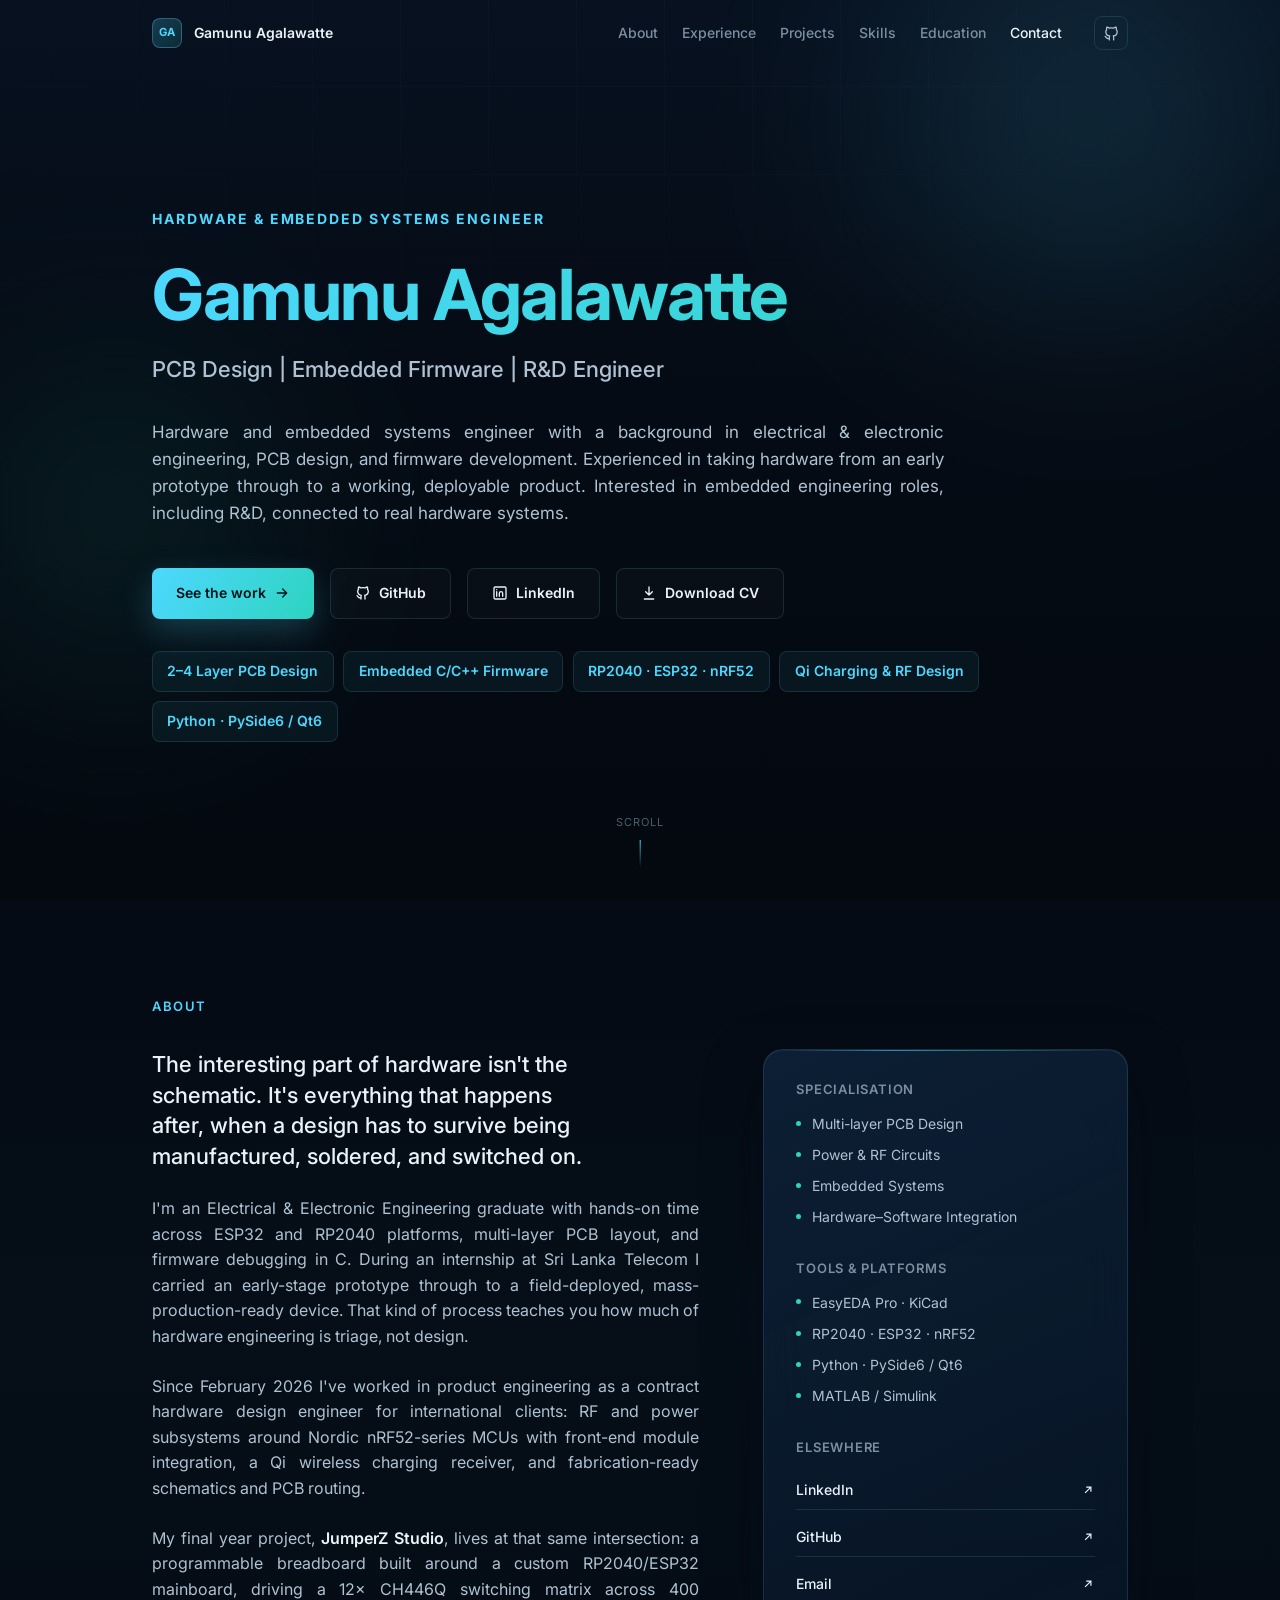
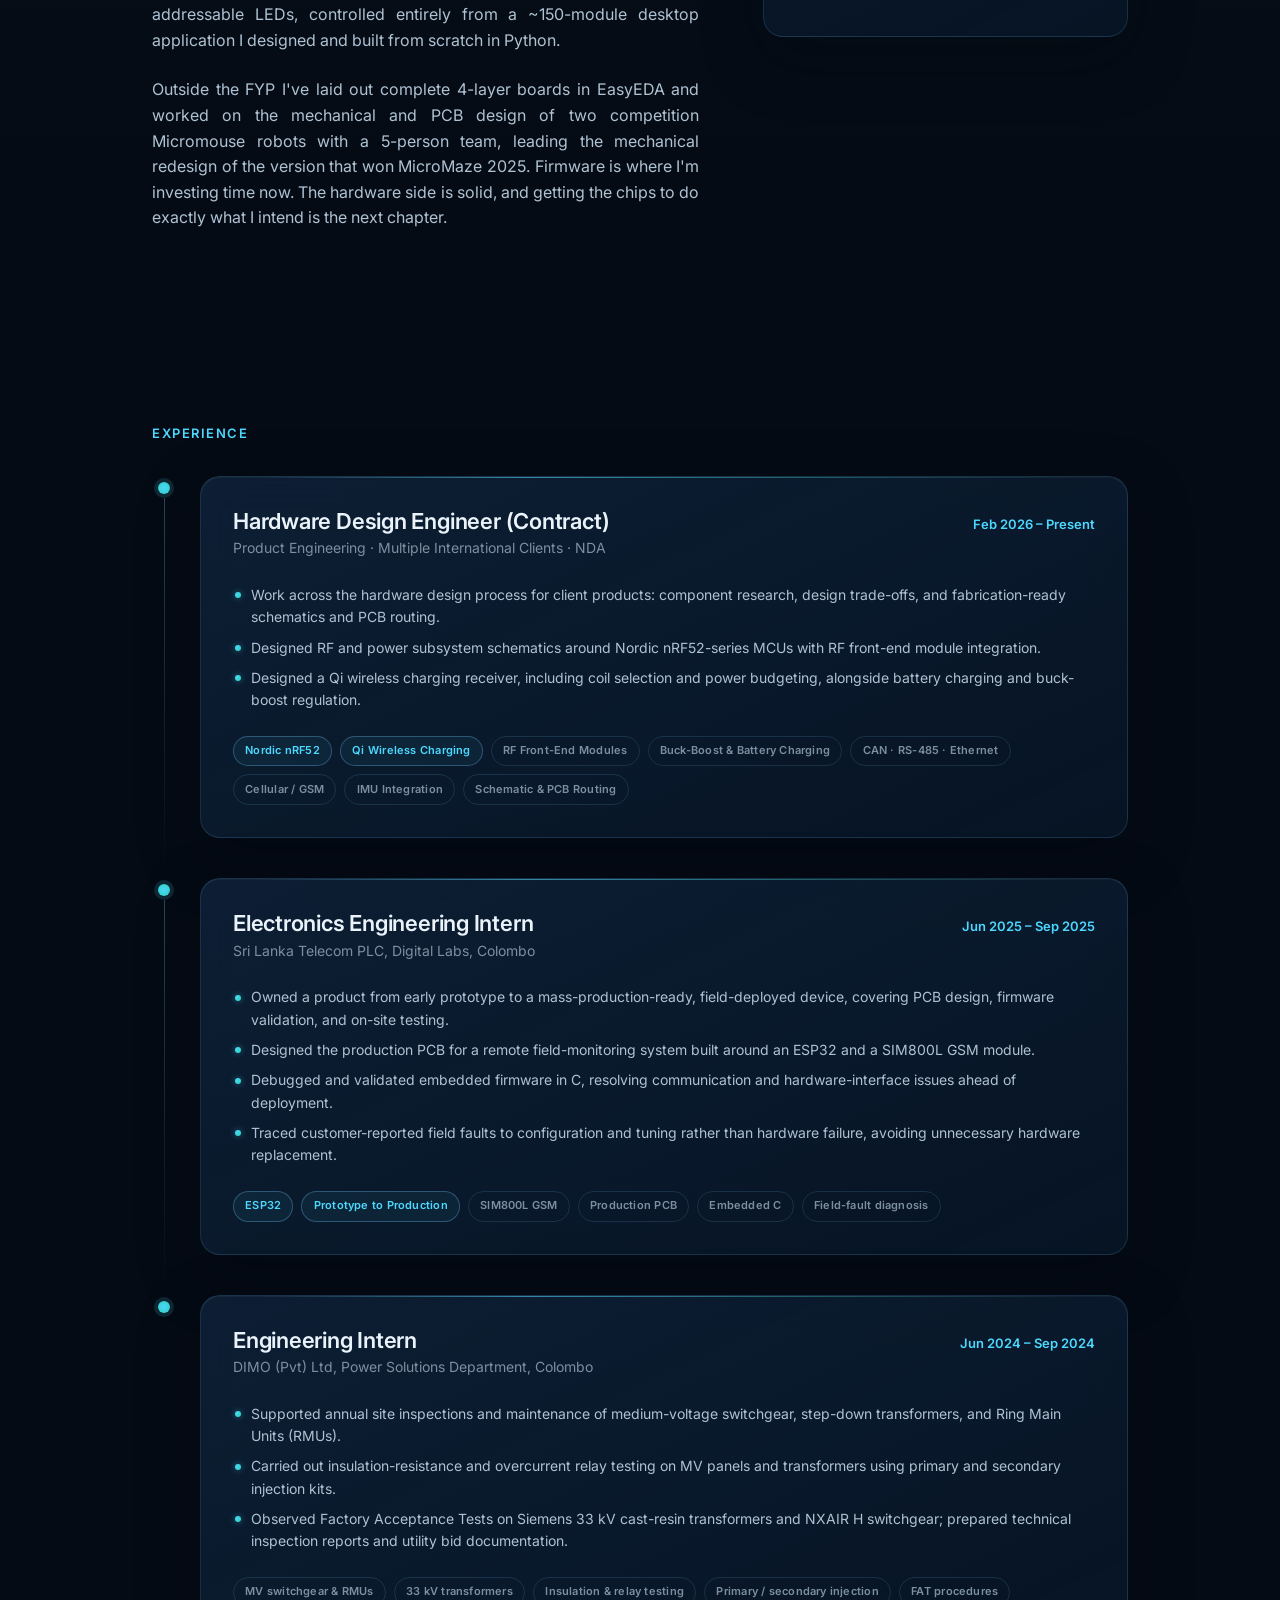
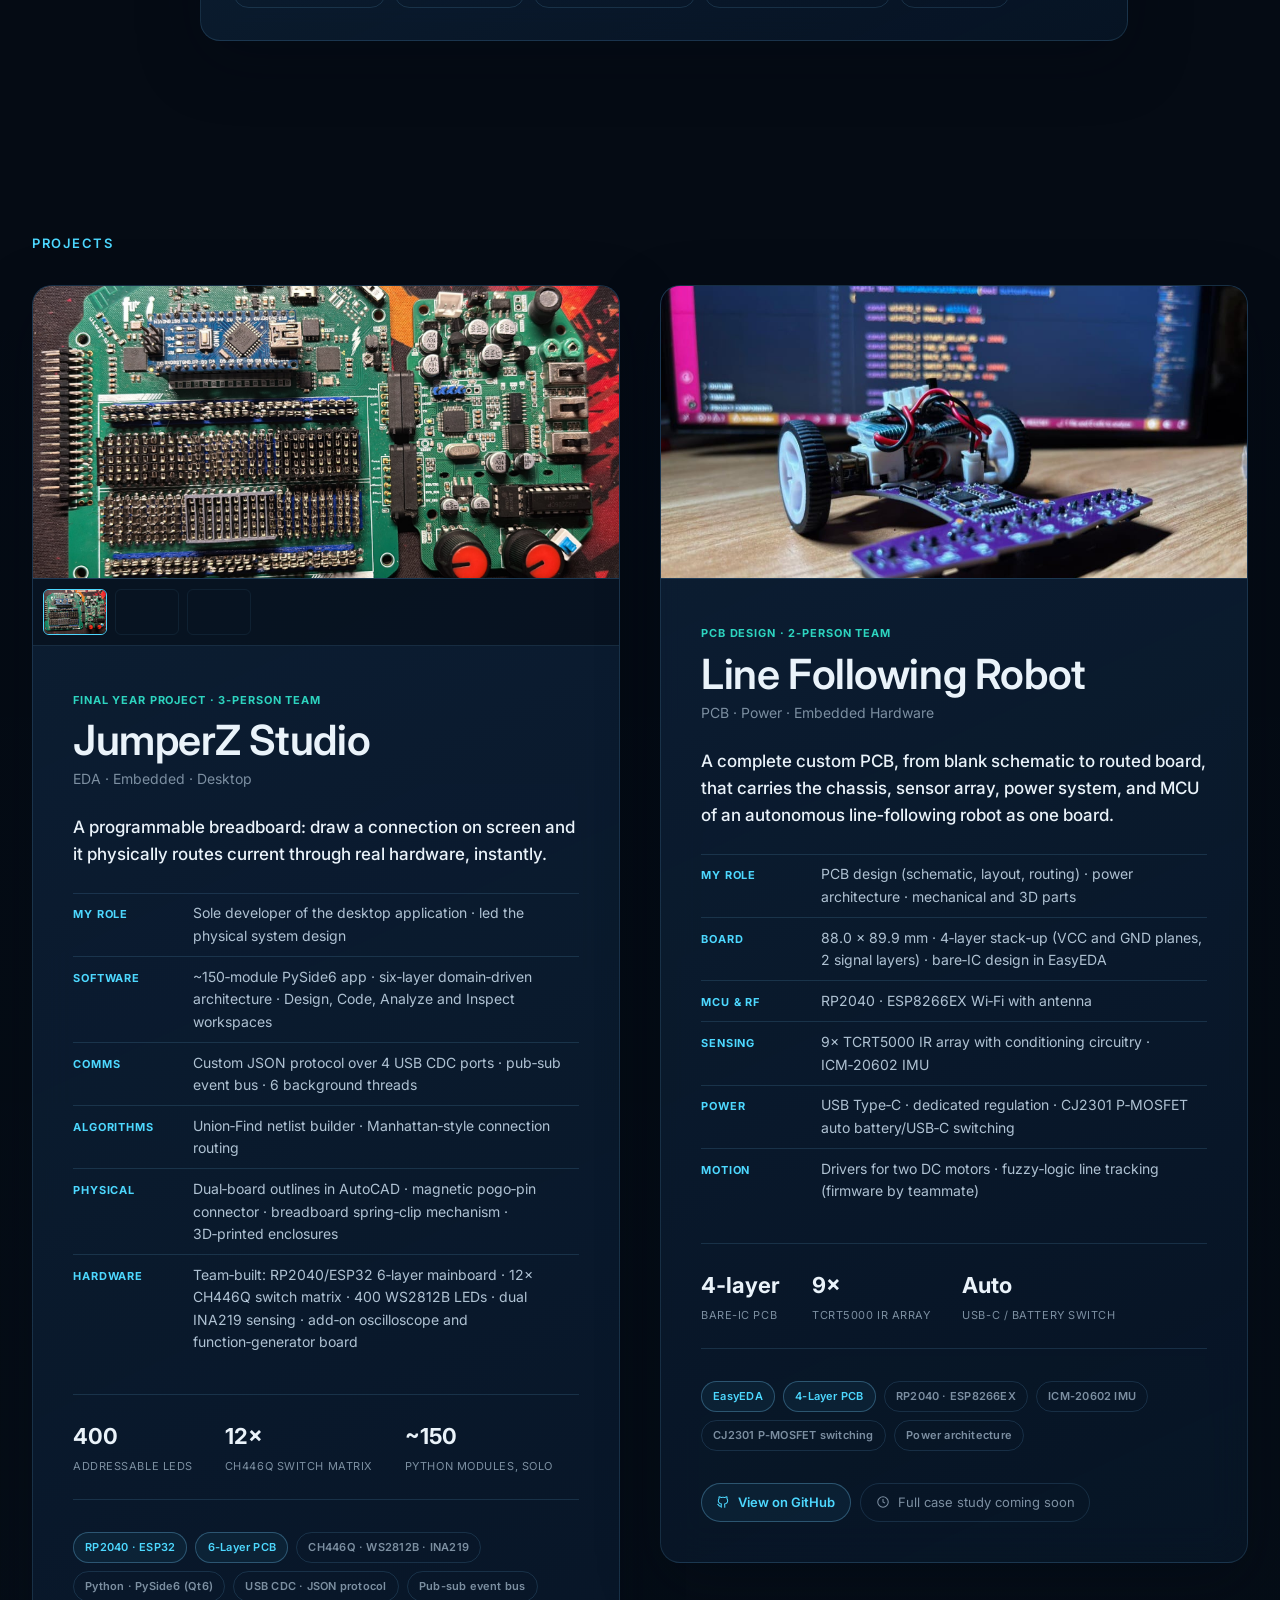
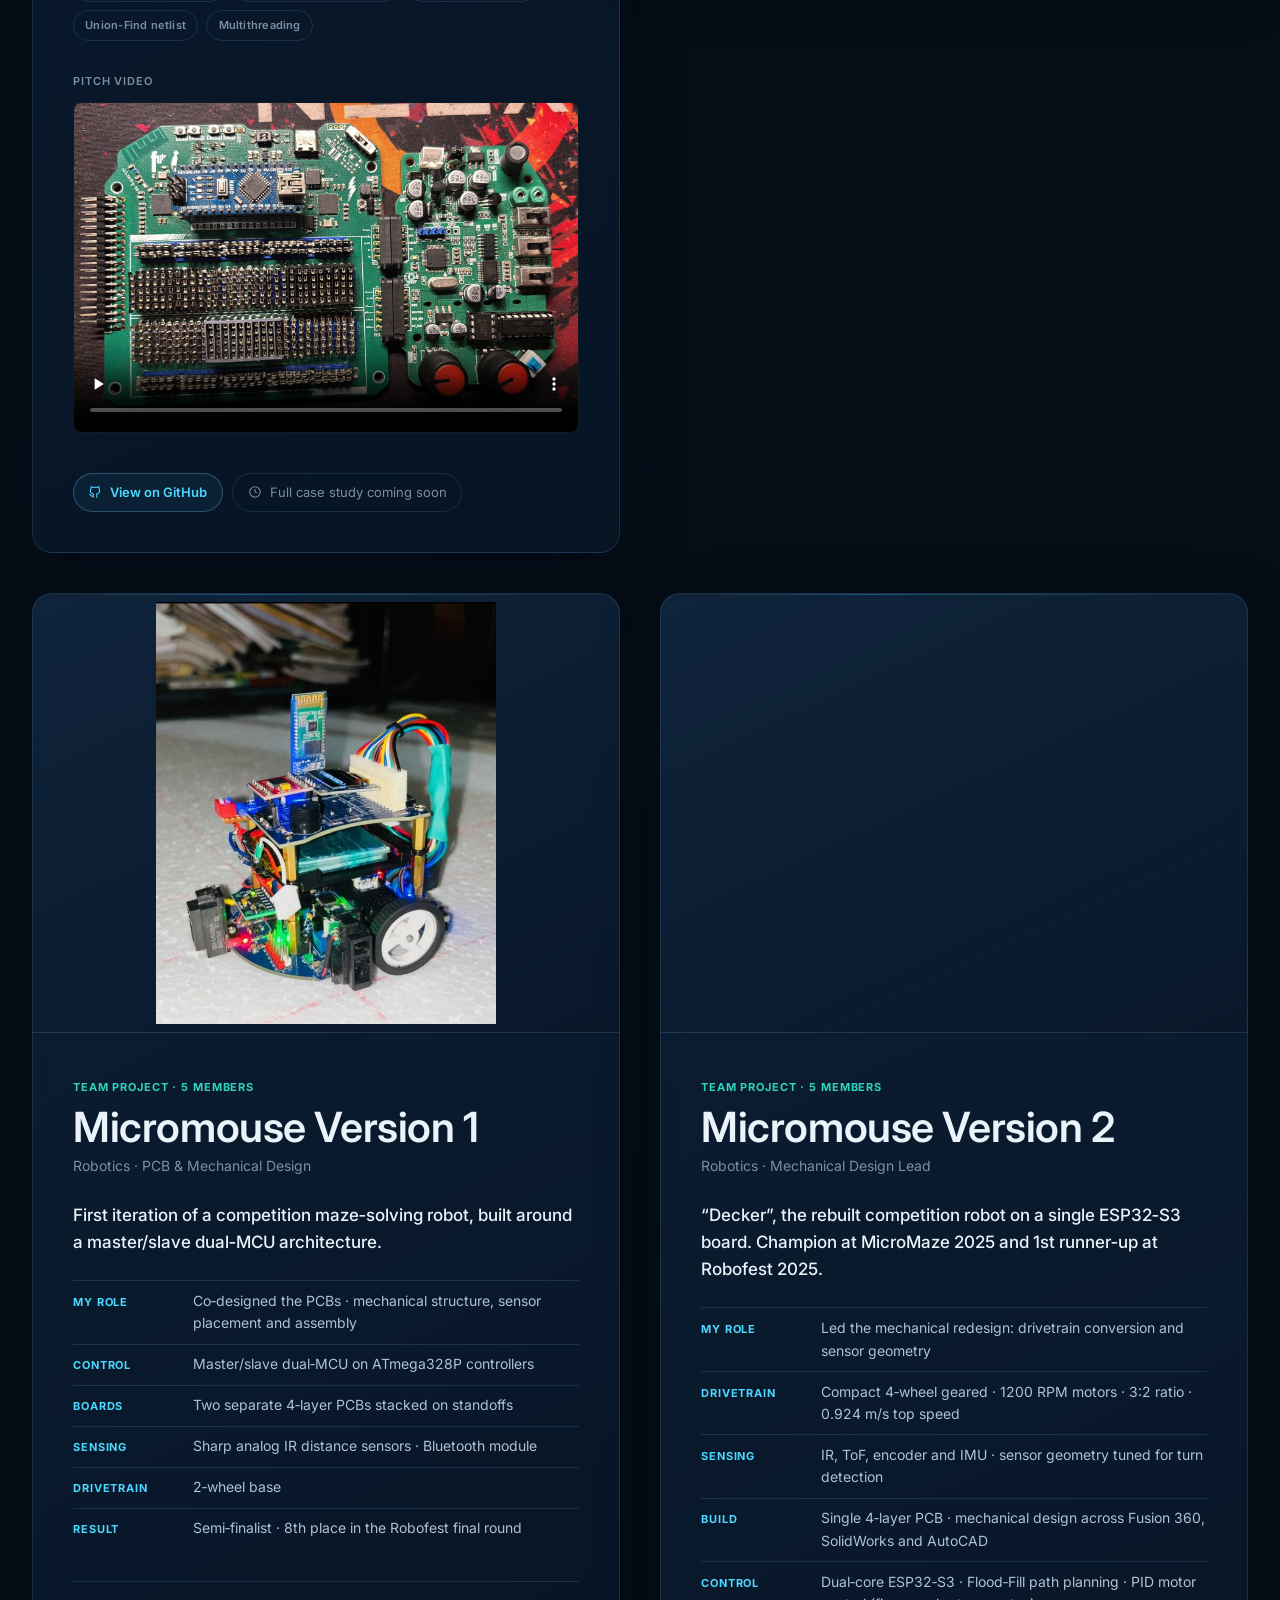
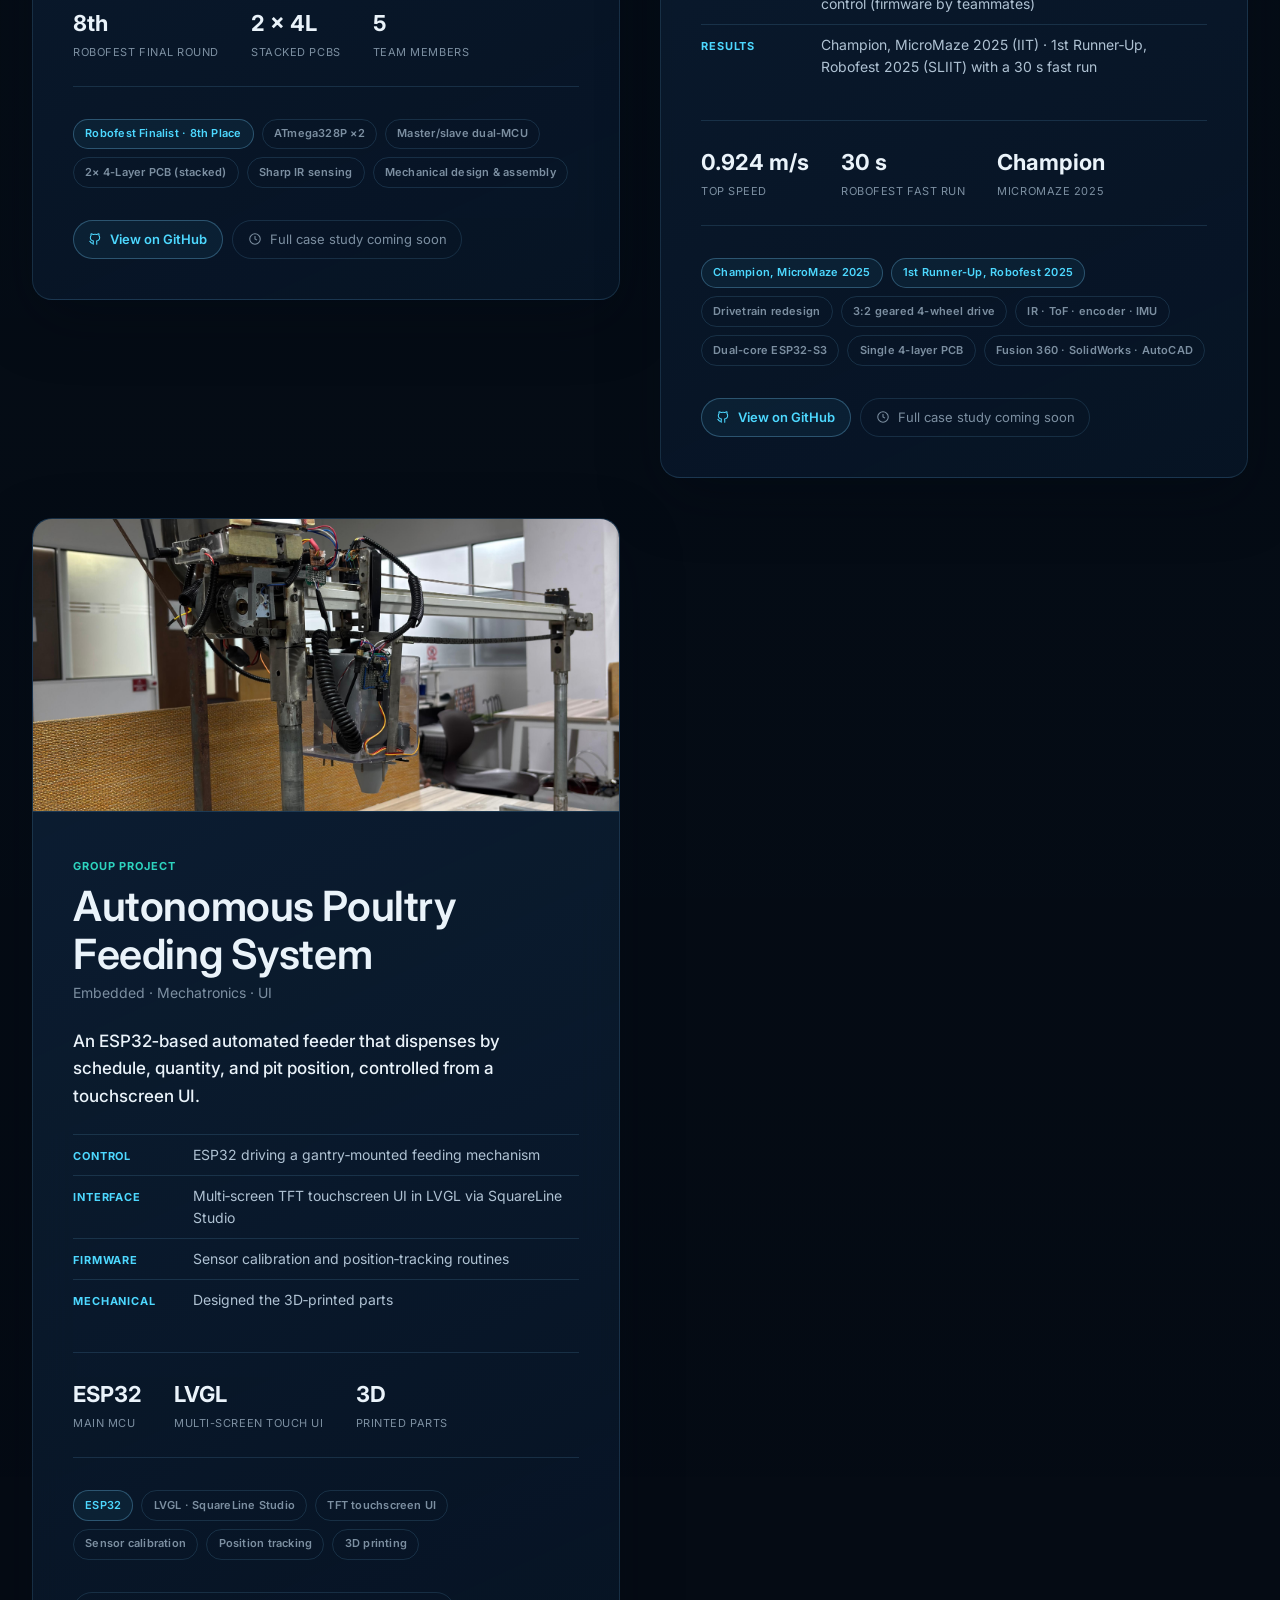
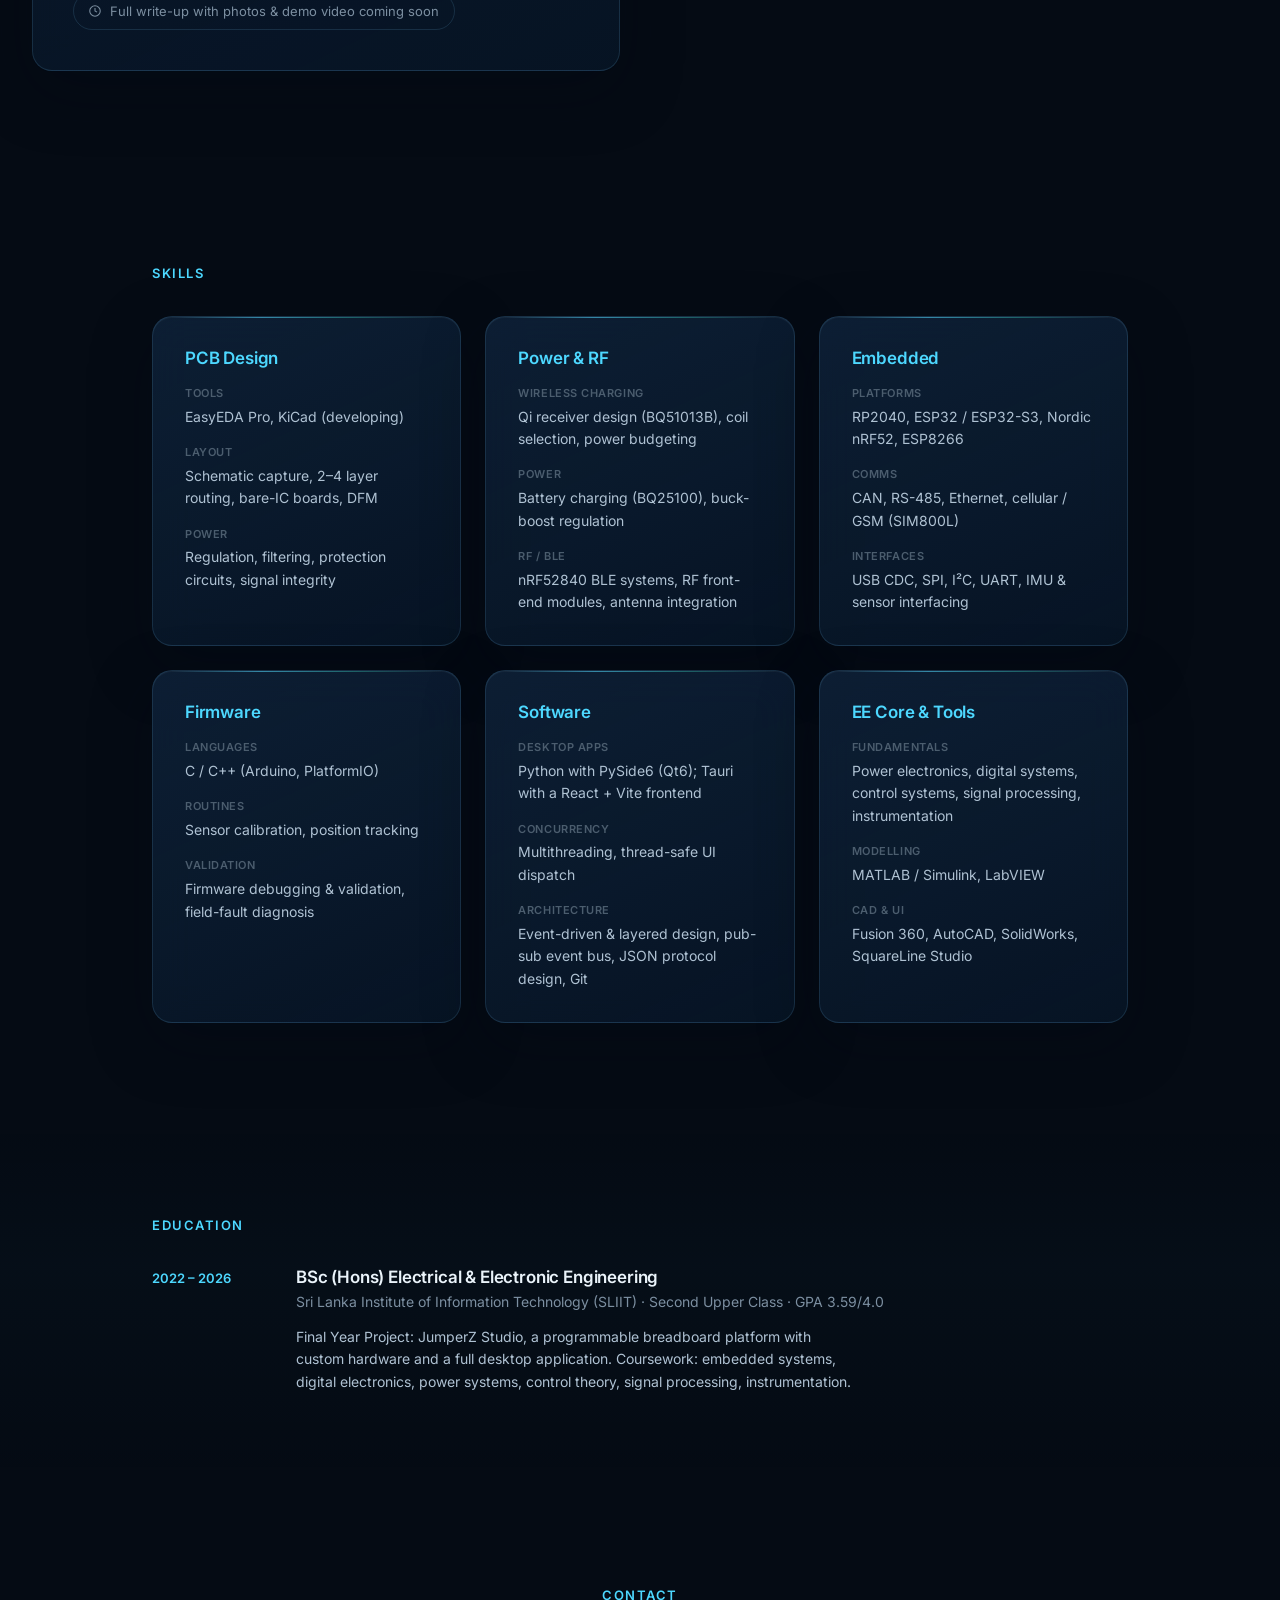
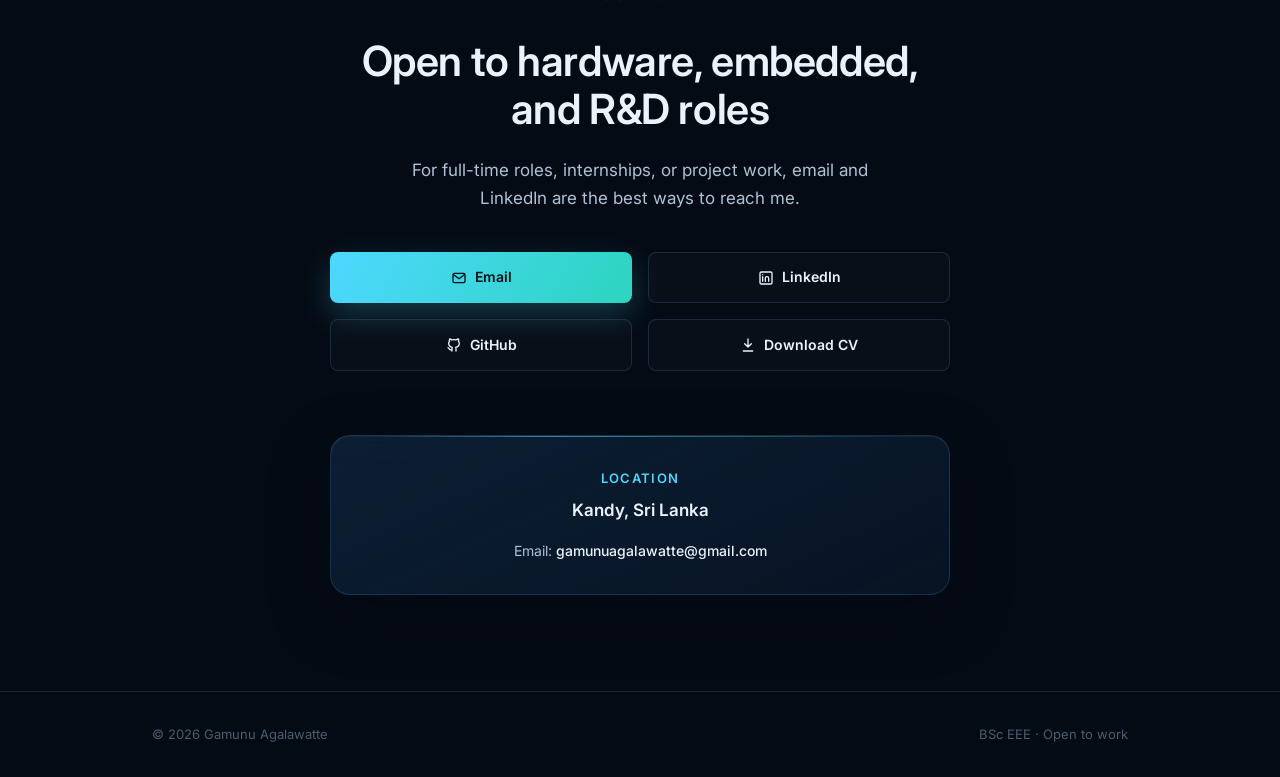
==== commit 7261e599: "Correct project roles from repo READMEs and add GitHub repo links" ====
--- a/index.html
+++ b/index.html
@@ -165,9 +165,10 @@
             application I designed and built from scratch in Python.
           </p>
           <p>
-            Outside the FYP I've laid out complete boards in EasyEDA and led
-            the mechanical and sensor design across two competition
-            Micromouse robots, built with a 5-person team over two years.
+            Outside the FYP I've laid out complete 4-layer boards in EasyEDA
+            and worked on the mechanical and PCB design of two competition
+            Micromouse robots with a 5-person team, leading the mechanical
+            redesign of the version that won MicroMaze 2025.
             Firmware is where I'm investing time now. The hardware side is
             solid, and getting the chips to do exactly what I intend is the next
             chapter.
@@ -335,12 +336,12 @@
             physically routes current through real hardware, instantly.
           </p>
           <dl class="spec-list">
-            <div><dt>Hardware</dt><dd>Custom RP2040/ESP32 mainboard · 12× CH446Q analog switch matrix · 400 WS2812B LEDs · 6&#8209;layer PCB</dd></div>
-            <div><dt>Sensing</dt><dd>Dual INA219 for live current and voltage readings</dd></div>
-            <div><dt>Software</dt><dd>Sole developer · ~150&#8209;module PySide6 app · six&#8209;layer domain&#8209;driven architecture</dd></div>
+            <div><dt>My role</dt><dd>Sole developer of the desktop application · led the physical system design</dd></div>
+            <div><dt>Software</dt><dd>~150&#8209;module PySide6 app · six&#8209;layer domain&#8209;driven architecture · Design, Code, Analyze and Inspect workspaces</dd></div>
             <div><dt>Comms</dt><dd>Custom JSON protocol over 4 USB CDC ports · pub&#8209;sub event bus · 6 background threads</dd></div>
             <div><dt>Algorithms</dt><dd>Union&#8209;Find netlist builder · Manhattan&#8209;style connection routing</dd></div>
-            <div><dt>Physical</dt><dd>Dual&#8209;board outlines in AutoCAD · magnetic pogo&#8209;pin connector · 3D&#8209;printed enclosure</dd></div>
+            <div><dt>Physical</dt><dd>Dual&#8209;board outlines in AutoCAD · magnetic pogo&#8209;pin connector · breadboard spring&#8209;clip mechanism · 3D&#8209;printed enclosures</dd></div>
+            <div><dt>Hardware</dt><dd>Team&#8209;built: RP2040/ESP32 6&#8209;layer mainboard · 12× CH446Q switch matrix · 400 WS2812B LEDs · dual INA219 sensing · add&#8209;on oscilloscope and function&#8209;generator board</dd></div>
           </dl>
           <div class="metric-row">
             <div class="metric"><span class="metric-num">400</span><span class="metric-label">Addressable LEDs</span></div>
@@ -364,9 +365,15 @@
                    src="assets/images/projects/jumperz-studio/pitch.mp4">
             </video>
           </div>
-          <div class="proj-status-pill">
-            <svg viewBox="0 0 24 24" aria-hidden="true"><circle cx="12" cy="12" r="9"/><path d="M12 7v5l3.5 2"/></svg>
-            Full write-up with photos &amp; demo video coming soon
+          <div class="proj-actions">
+            <a class="proj-repo-link" href="https://github.com/gamunuagalawatte/jumperz-studio" target="_blank" rel="noopener" aria-label="View JumperZ Studio on GitHub">
+              <svg viewBox="0 0 24 24" aria-hidden="true"><path d="M9 19c-4.3 1.4-4.3-2.5-6-3m12 5v-3.5c0-1 .1-1.4-.5-2 2.8-.3 5.5-1.4 5.5-6a4.6 4.6 0 0 0-1.3-3.2 4.2 4.2 0 0 0-.1-3.2s-1.1-.3-3.5 1.3a12.3 12.3 0 0 0-6.2 0C6.5 2.8 5.4 3.1 5.4 3.1a4.2 4.2 0 0 0-.1 3.2A4.6 4.6 0 0 0 4 9.5c0 4.6 2.7 5.7 5.5 6-.6.6-.6 1.2-.5 2V21"/></svg>
+              View on GitHub
+            </a>
+            <div class="proj-status-pill">
+              <svg viewBox="0 0 24 24" aria-hidden="true"><circle cx="12" cy="12" r="9"/><path d="M12 7v5l3.5 2"/></svg>
+              Full case study coming soon
+            </div>
           </div>
         </div>
       </article>
@@ -386,20 +393,22 @@
         </div>
         <div class="project-body">
           <div class="project-head">
-            <span class="eyebrow-tag">PCB Design</span>
+            <span class="eyebrow-tag">PCB Design · 2-Person Team</span>
             <h3 class="project-name">Line Following Robot</h3>
-            <p class="project-type">PCB · Embedded Hardware</p>
+            <p class="project-type">PCB · Power · Embedded Hardware</p>
           </div>
           <p class="project-summary">
-            A complete custom PCB, from blank schematic to routed board, for an
-            autonomous line&#8209;following robot.
+            A complete custom PCB, from blank schematic to routed board, that
+            carries the chassis, sensor array, power system, and MCU of an
+            autonomous line&#8209;following robot as one board.
           </p>
           <dl class="spec-list">
-            <div><dt>Board</dt><dd>4&#8209;layer stack&#8209;up (VCC and GND planes, 2 signal layers) · bare&#8209;IC design in EasyEDA</dd></div>
+            <div><dt>My role</dt><dd>PCB design (schematic, layout, routing) · power architecture · mechanical and 3D parts</dd></div>
+            <div><dt>Board</dt><dd>88.0 × 89.9 mm · 4&#8209;layer stack&#8209;up (VCC and GND planes, 2 signal layers) · bare&#8209;IC design in EasyEDA</dd></div>
             <div><dt>MCU &amp; RF</dt><dd>RP2040 · ESP8266EX Wi&#8209;Fi with antenna</dd></div>
-            <div><dt>Sensing</dt><dd>9× TCRT5000 IR array · ICM&#8209;20602 IMU</dd></div>
+            <div><dt>Sensing</dt><dd>9× TCRT5000 IR array with conditioning circuitry · ICM&#8209;20602 IMU</dd></div>
             <div><dt>Power</dt><dd>USB Type&#8209;C · dedicated regulation · CJ2301 P&#8209;MOSFET auto battery/USB&#8209;C switching</dd></div>
-            <div><dt>Control</dt><dd>Dual motor drivers · fuzzy&#8209;logic line&#8209;tracking firmware</dd></div>
+            <div><dt>Motion</dt><dd>Drivers for two DC motors · fuzzy&#8209;logic line tracking (firmware by teammate)</dd></div>
           </dl>
           <div class="metric-row">
             <div class="metric"><span class="metric-num">4-layer</span><span class="metric-label">Bare-IC PCB</span></div>
@@ -412,11 +421,17 @@
             <span class="chip">RP2040 · ESP8266EX</span>
             <span class="chip">ICM-20602 IMU</span>
             <span class="chip">CJ2301 P-MOSFET switching</span>
-            <span class="chip">Fuzzy-logic control</span>
-          </div>
-          <div class="proj-status-pill">
-            <svg viewBox="0 0 24 24" aria-hidden="true"><circle cx="12" cy="12" r="9"/><path d="M12 7v5l3.5 2"/></svg>
-            Full write-up with photos &amp; demo video coming soon
+            <span class="chip">Power architecture</span>
+          </div>
+          <div class="proj-actions">
+            <a class="proj-repo-link" href="https://github.com/gamunuagalawatte/RP2040-line-following-robot" target="_blank" rel="noopener" aria-label="View Line Following Robot on GitHub">
+              <svg viewBox="0 0 24 24" aria-hidden="true"><path d="M9 19c-4.3 1.4-4.3-2.5-6-3m12 5v-3.5c0-1 .1-1.4-.5-2 2.8-.3 5.5-1.4 5.5-6a4.6 4.6 0 0 0-1.3-3.2 4.2 4.2 0 0 0-.1-3.2s-1.1-.3-3.5 1.3a12.3 12.3 0 0 0-6.2 0C6.5 2.8 5.4 3.1 5.4 3.1a4.2 4.2 0 0 0-.1 3.2A4.6 4.6 0 0 0 4 9.5c0 4.6 2.7 5.7 5.5 6-.6.6-.6 1.2-.5 2V21"/></svg>
+              View on GitHub
+            </a>
+            <div class="proj-status-pill">
+              <svg viewBox="0 0 24 24" aria-hidden="true"><circle cx="12" cy="12" r="9"/><path d="M12 7v5l3.5 2"/></svg>
+              Full case study coming soon
+            </div>
           </div>
         </div>
       </article>
@@ -438,33 +453,42 @@
           <div class="project-head">
             <span class="eyebrow-tag">Team Project · 5 Members</span>
             <h3 class="project-name">Micromouse Version 1</h3>
-            <p class="project-type">Robotics · Mechanical &amp; Sensor Design Lead</p>
+            <p class="project-type">Robotics · PCB &amp; Mechanical Design</p>
           </div>
           <p class="project-summary">
             First iteration of a competition maze&#8209;solving robot, built
             around a master/slave dual&#8209;MCU architecture.
           </p>
           <dl class="spec-list">
-            <div><dt>My role</dt><dd>Led mechanical structure and sensor placement</dd></div>
+            <div><dt>My role</dt><dd>Co&#8209;designed the PCBs · mechanical structure, sensor placement and assembly</dd></div>
             <div><dt>Control</dt><dd>Master/slave dual&#8209;MCU on ATmega328P controllers</dd></div>
-            <div><dt>Boards</dt><dd>Custom two&#8209;board PCB set, each a 4&#8209;layer design</dd></div>
+            <div><dt>Boards</dt><dd>Two separate 4&#8209;layer PCBs stacked on standoffs</dd></div>
+            <div><dt>Sensing</dt><dd>Sharp analog IR distance sensors · Bluetooth module</dd></div>
+            <div><dt>Drivetrain</dt><dd>2&#8209;wheel base</dd></div>
             <div><dt>Result</dt><dd>Semi&#8209;finalist · 8th place in the Robofest final round</dd></div>
           </dl>
           <div class="metric-row">
             <div class="metric"><span class="metric-num">8th</span><span class="metric-label">Robofest Final Round</span></div>
-            <div class="metric"><span class="metric-num">2 × 4L</span><span class="metric-label">Custom PCBs</span></div>
+            <div class="metric"><span class="metric-num">2 × 4L</span><span class="metric-label">Stacked PCBs</span></div>
             <div class="metric"><span class="metric-num">5</span><span class="metric-label">Team Members</span></div>
           </div>
           <div class="chip-row">
             <span class="chip chip--accent">Robofest Finalist · 8th Place</span>
             <span class="chip">ATmega328P ×2</span>
             <span class="chip">Master/slave dual-MCU</span>
-            <span class="chip">2× 4-Layer PCB</span>
-            <span class="chip">Mechanical &amp; sensor layout</span>
-          </div>
-          <div class="proj-status-pill">
-            <svg viewBox="0 0 24 24" aria-hidden="true"><circle cx="12" cy="12" r="9"/><path d="M12 7v5l3.5 2"/></svg>
-            Full write-up with photos &amp; demo video coming soon
+            <span class="chip">2× 4-Layer PCB (stacked)</span>
+            <span class="chip">Sharp IR sensing</span>
+            <span class="chip">Mechanical design &amp; assembly</span>
+          </div>
+          <div class="proj-actions">
+            <a class="proj-repo-link" href="https://github.com/gamunuagalawatte/Micromouse" target="_blank" rel="noopener" aria-label="View Micromouse Version 1 on GitHub">
+              <svg viewBox="0 0 24 24" aria-hidden="true"><path d="M9 19c-4.3 1.4-4.3-2.5-6-3m12 5v-3.5c0-1 .1-1.4-.5-2 2.8-.3 5.5-1.4 5.5-6a4.6 4.6 0 0 0-1.3-3.2 4.2 4.2 0 0 0-.1-3.2s-1.1-.3-3.5 1.3a12.3 12.3 0 0 0-6.2 0C6.5 2.8 5.4 3.1 5.4 3.1a4.2 4.2 0 0 0-.1 3.2A4.6 4.6 0 0 0 4 9.5c0 4.6 2.7 5.7 5.5 6-.6.6-.6 1.2-.5 2V21"/></svg>
+              View on GitHub
+            </a>
+            <div class="proj-status-pill">
+              <svg viewBox="0 0 24 24" aria-hidden="true"><circle cx="12" cy="12" r="9"/><path d="M12 7v5l3.5 2"/></svg>
+              Full case study coming soon
+            </div>
           </div>
         </div>
       </article>
@@ -474,7 +498,7 @@
           <!-- Drop "overview.jpg" (or video, see JumperZ example above) into assets/images/projects/micromouse-v2/ -->
           <img class="project-media__img project-media__img--contain"
                src="assets/images/projects/micromouse-v2/overview.jpg"
-               alt="Micromouse V2: ESP32-S3 competition robot with sensor fusion"
+               alt="Micromouse V2 &quot;Decker&quot;: ESP32-S3 competition robot on a single 4-layer PCB"
                loading="lazy" decoding="async"
                onerror="this.style.display='none'; this.nextElementSibling.style.display='flex'; this.parentElement.classList.add('is-empty');">
           <div class="project-media__empty" style="display:none">
@@ -486,17 +510,19 @@
           <div class="project-head">
             <span class="eyebrow-tag">Team Project · 5 Members</span>
             <h3 class="project-name">Micromouse Version 2</h3>
-            <p class="project-type">Robotics · Mechanical &amp; Sensor Design Lead</p>
+            <p class="project-type">Robotics · Mechanical Design Lead</p>
           </div>
           <p class="project-summary">
-            A rebuilt version of the competition robot around an ESP32&#8209;S3.
-            Champion at MicroMaze 2025 and 1st runner&#8209;up at Robofest 2025.
+            &ldquo;Decker&rdquo;, the rebuilt competition robot on a single
+            ESP32&#8209;S3 board. Champion at MicroMaze 2025 and 1st
+            runner&#8209;up at Robofest 2025.
           </p>
           <dl class="spec-list">
-            <div><dt>Control</dt><dd>Dual&#8209;core ESP32&#8209;S3 · Flood&#8209;Fill path planning · PID motor control, tuned in MATLAB</dd></div>
-            <div><dt>Sensing</dt><dd>IR, ToF, encoder and IMU fusion · sensor geometry tuned for turn detection</dd></div>
+            <div><dt>My role</dt><dd>Led the mechanical redesign: drivetrain conversion and sensor geometry</dd></div>
             <div><dt>Drivetrain</dt><dd>Compact 4&#8209;wheel geared · 1200 RPM motors · 3:2 ratio · 0.924 m/s top speed</dd></div>
-            <div><dt>Build</dt><dd>SolidWorks and AutoCAD mechanical design · custom 4&#8209;layer PCB</dd></div>
+            <div><dt>Sensing</dt><dd>IR, ToF, encoder and IMU · sensor geometry tuned for turn detection</dd></div>
+            <div><dt>Build</dt><dd>Single 4&#8209;layer PCB · mechanical design across Fusion 360, SolidWorks and AutoCAD</dd></div>
+            <div><dt>Control</dt><dd>Dual&#8209;core ESP32&#8209;S3 · Flood&#8209;Fill path planning · PID motor control (firmware by teammates)</dd></div>
             <div><dt>Results</dt><dd>Champion, MicroMaze 2025 (IIT) · 1st Runner&#8209;Up, Robofest 2025 (SLIIT) with a 30 s fast run</dd></div>
           </dl>
           <div class="metric-row">
@@ -507,16 +533,22 @@
           <div class="chip-row">
             <span class="chip chip--accent">Champion, MicroMaze 2025</span>
             <span class="chip chip--accent">1st Runner-Up, Robofest 2025</span>
-            <span class="chip">Flood Fill + PID</span>
+            <span class="chip">Drivetrain redesign</span>
+            <span class="chip">3:2 geared 4-wheel drive</span>
+            <span class="chip">IR · ToF · encoder · IMU</span>
             <span class="chip">Dual-core ESP32-S3</span>
-            <span class="chip">Sensor fusion (IR · ToF · encoder · IMU)</span>
-            <span class="chip">MATLAB PID tuning</span>
-            <span class="chip">3:2 geared drivetrain</span>
-            <span class="chip">Custom 4-layer PCB</span>
-          </div>
-          <div class="proj-status-pill">
-            <svg viewBox="0 0 24 24" aria-hidden="true"><circle cx="12" cy="12" r="9"/><path d="M12 7v5l3.5 2"/></svg>
-            Full write-up with photos &amp; demo video coming soon
+            <span class="chip">Single 4-layer PCB</span>
+            <span class="chip">Fusion 360 · SolidWorks · AutoCAD</span>
+          </div>
+          <div class="proj-actions">
+            <a class="proj-repo-link" href="https://github.com/gamunuagalawatte/Micromouse" target="_blank" rel="noopener" aria-label="View Micromouse Version 2 on GitHub">
+              <svg viewBox="0 0 24 24" aria-hidden="true"><path d="M9 19c-4.3 1.4-4.3-2.5-6-3m12 5v-3.5c0-1 .1-1.4-.5-2 2.8-.3 5.5-1.4 5.5-6a4.6 4.6 0 0 0-1.3-3.2 4.2 4.2 0 0 0-.1-3.2s-1.1-.3-3.5 1.3a12.3 12.3 0 0 0-6.2 0C6.5 2.8 5.4 3.1 5.4 3.1a4.2 4.2 0 0 0-.1 3.2A4.6 4.6 0 0 0 4 9.5c0 4.6 2.7 5.7 5.5 6-.6.6-.6 1.2-.5 2V21"/></svg>
+              View on GitHub
+            </a>
+            <div class="proj-status-pill">
+              <svg viewBox="0 0 24 24" aria-hidden="true"><circle cx="12" cy="12" r="9"/><path d="M12 7v5l3.5 2"/></svg>
+              Full case study coming soon
+            </div>
           </div>
         </div>
       </article>
@@ -606,8 +638,8 @@
           <h3 class="skill-tile-name">Firmware</h3>
           <dl class="skill-facts">
             <div><dt>Languages</dt><dd>C / C++ (Arduino, PlatformIO)</dd></div>
-            <div><dt>Control</dt><dd>PID, fuzzy logic, Flood-Fill path planning</dd></div>
-            <div><dt>Validation</dt><dd>Firmware debugging, field-fault diagnosis</dd></div>
+            <div><dt>Routines</dt><dd>Sensor calibration, position tracking</dd></div>
+            <div><dt>Validation</dt><dd>Firmware debugging &amp; validation, field-fault diagnosis</dd></div>
           </dl>
         </div>
         <div class="skill-tile glass sr">
--- a/assets/css/style.css
+++ b/assets/css/style.css
@@ -173,7 +173,7 @@
   border-bottom-color: var(--line);
 }
 .nav-inner {
-  max-width: 1120px; margin-inline: auto; padding-inline: var(--space-lg);
+  max-width: 1040px; margin-inline: auto; padding-inline: var(--space-lg);
   display: flex; align-items: center; justify-content: space-between; gap: var(--space-md);
 }
 .nav-mark { display: flex; align-items: center; gap: var(--space-xs); }
@@ -228,9 +228,11 @@
   position: relative; z-index: 1;
   min-height: 100svh;
   display: flex; align-items: center;
-  padding: calc(var(--space-3xl) + 3rem) var(--space-lg) var(--space-2xl);
-}
-.hero-inner { max-width: 780px; margin-inline: auto; width: 100%; }
+  /* bottom padding keeps the content clear of the absolutely positioned scroll hint */
+  padding: calc(var(--space-3xl) + 3rem) var(--space-lg) calc(var(--space-2xl) + 2rem);
+}
+/* same content width as .wrap (1040px minus its side padding) so the hero shares the sections' left edge */
+.hero-inner { max-width: calc(1040px - 2 * var(--space-lg)); margin-inline: auto; width: 100%; }
 
 .eyebrow {
   display: inline-block;
@@ -257,9 +259,13 @@
 .hero-sub {
   font-size: var(--text-md);
   color: var(--text-2);
-  max-width: 56ch;
+  max-width: 72ch;
   margin-bottom: var(--space-xl);
 }
+/* justified body copy: hyphenation keeps word spacing even; reverts to left-aligned on phones */
+.hero-sub,
+.about-copy p:not(.about-lede) { text-align: justify; hyphens: auto; -webkit-hyphens: auto; }
+.about-lede { text-wrap: balance; }
 
 .hero-actions { display: flex; flex-wrap: wrap; gap: var(--space-sm); margin-bottom: var(--space-lg); }
 
@@ -343,7 +349,12 @@
 .timeline-period { font-size: var(--text-xs); font-weight: 600; color: var(--cyan); white-space: nowrap; }
 .timeline-points { display: flex; flex-direction: column; gap: 0.5rem; margin-bottom: var(--space-md); }
 .timeline-points li { font-size: var(--text-sm); color: var(--text-2); padding-left: 1.1rem; position: relative; }
-.timeline-points li::before { content: "—"; position: absolute; left: 0; color: var(--text-4); }
+.timeline-points li::before {
+  content: ""; position: absolute; left: 0.1rem; top: 0.6em;
+  width: 6px; height: 6px; border-radius: 50%;
+  background: linear-gradient(135deg, var(--cyan), var(--teal));
+  box-shadow: 0 0 6px rgba(77,216,255,0.45);
+}
 
 .chip-row { display: flex; flex-wrap: wrap; gap: 0.5rem; }
 .chip {
@@ -403,7 +414,18 @@
 .project-name { font-size: var(--text-2xl); margin-block: 0.35rem 0.2rem; }
 .project-type { font-size: var(--text-sm); color: var(--text-3); }
 .project-summary { font-size: var(--text-md); color: var(--text); font-weight: 500; margin-bottom: var(--space-md); }
-.project-desc { font-size: var(--text-sm); color: var(--text-2); margin-bottom: var(--space-lg); max-width: 68ch; }
+
+/* spec sheet: scannable label / fact rows replacing paragraph descriptions */
+.spec-list { margin-bottom: var(--space-lg); }
+.spec-list > div {
+  display: grid; grid-template-columns: 6.5rem 1fr; gap: var(--space-sm); align-items: baseline;
+  padding-block: 0.55rem; border-top: 1px solid var(--line);
+}
+.spec-list dt {
+  font-size: var(--text-2xs); font-weight: 700; letter-spacing: 0.08em; text-transform: uppercase;
+  color: var(--cyan);
+}
+.spec-list dd { font-size: var(--text-sm); color: var(--text-2); }
 
 .metric-row { display: flex; flex-wrap: wrap; gap: var(--space-lg); margin-bottom: var(--space-lg); padding: var(--space-md) 0; border-top: 1px solid var(--line); border-bottom: 1px solid var(--line); }
 .metric { display: flex; flex-direction: column; gap: 0.2rem; }
@@ -417,6 +439,19 @@
   padding: 0.5rem 0.9rem; border-radius: 999px; border: 1px solid var(--line);
 }
 .proj-status-pill svg { width: 14px; height: 14px; fill: none; stroke: currentColor; stroke-width: 1.8; }
+
+/* repo link + status pill, side by side */
+.proj-actions { display: flex; flex-wrap: wrap; align-items: center; gap: 0.6rem; margin-top: var(--space-lg); }
+.proj-actions .proj-status-pill { margin-top: 0; }
+.proj-repo-link {
+  display: inline-flex; align-items: center; gap: var(--space-2xs);
+  font-size: var(--text-xs); font-weight: 600; color: var(--cyan);
+  padding: 0.5rem 0.9rem; border-radius: 999px;
+  border: 1px solid var(--line-strong); background: rgba(77,216,255,0.06);
+  transition: background .2s var(--ease), border-color .2s var(--ease), transform .2s var(--ease);
+}
+.proj-repo-link:hover { background: rgba(77,216,255,0.14); border-color: var(--cyan); transform: translateY(-1px); }
+.proj-repo-link svg { width: 14px; height: 14px; fill: none; stroke: currentColor; stroke-width: 1.8; stroke-linecap: round; stroke-linejoin: round; }
 
 /* ─── SKILLS ─────────────────────────────────────────── */
 .skills-grid { display: grid; grid-template-columns: repeat(3, 1fr); gap: var(--space-md); }
@@ -456,7 +491,7 @@
 /* ─── FOOTER ─────────────────────────────────────────── */
 .site-footer { position: relative; z-index: 1; border-top: 1px solid var(--line); padding: var(--space-lg) 0; }
 .footer-inner {
-  max-width: 1120px; margin-inline: auto; padding-inline: var(--space-lg);
+  max-width: 1040px; margin-inline: auto; padding-inline: var(--space-lg);
   display: flex; justify-content: space-between; flex-wrap: wrap; gap: var(--space-sm);
   font-size: var(--text-xs); color: var(--text-4);
 }
@@ -477,12 +512,15 @@
   .project-grid { grid-template-columns: 1fr; }
 }
 @media (max-width: 640px) {
+  .hero-sub,
+  .about-copy p:not(.about-lede) { text-align: left; hyphens: manual; -webkit-hyphens: manual; }
   .wrap { padding-inline: var(--space-md); }
   .hero { padding-inline: var(--space-md); }
   .skills-grid { grid-template-columns: 1fr; }
   .timeline-item { grid-template-columns: 16px 1fr; }
   .edu-row { grid-template-columns: 1fr; gap: var(--space-2xs); }
   .project-body { padding: var(--space-lg); }
+  .spec-list > div { grid-template-columns: 1fr; gap: 0.15rem; }
   .contact-buttons { grid-template-columns: 1fr; }
   .contact-detail { padding: var(--space-lg); }
 }
